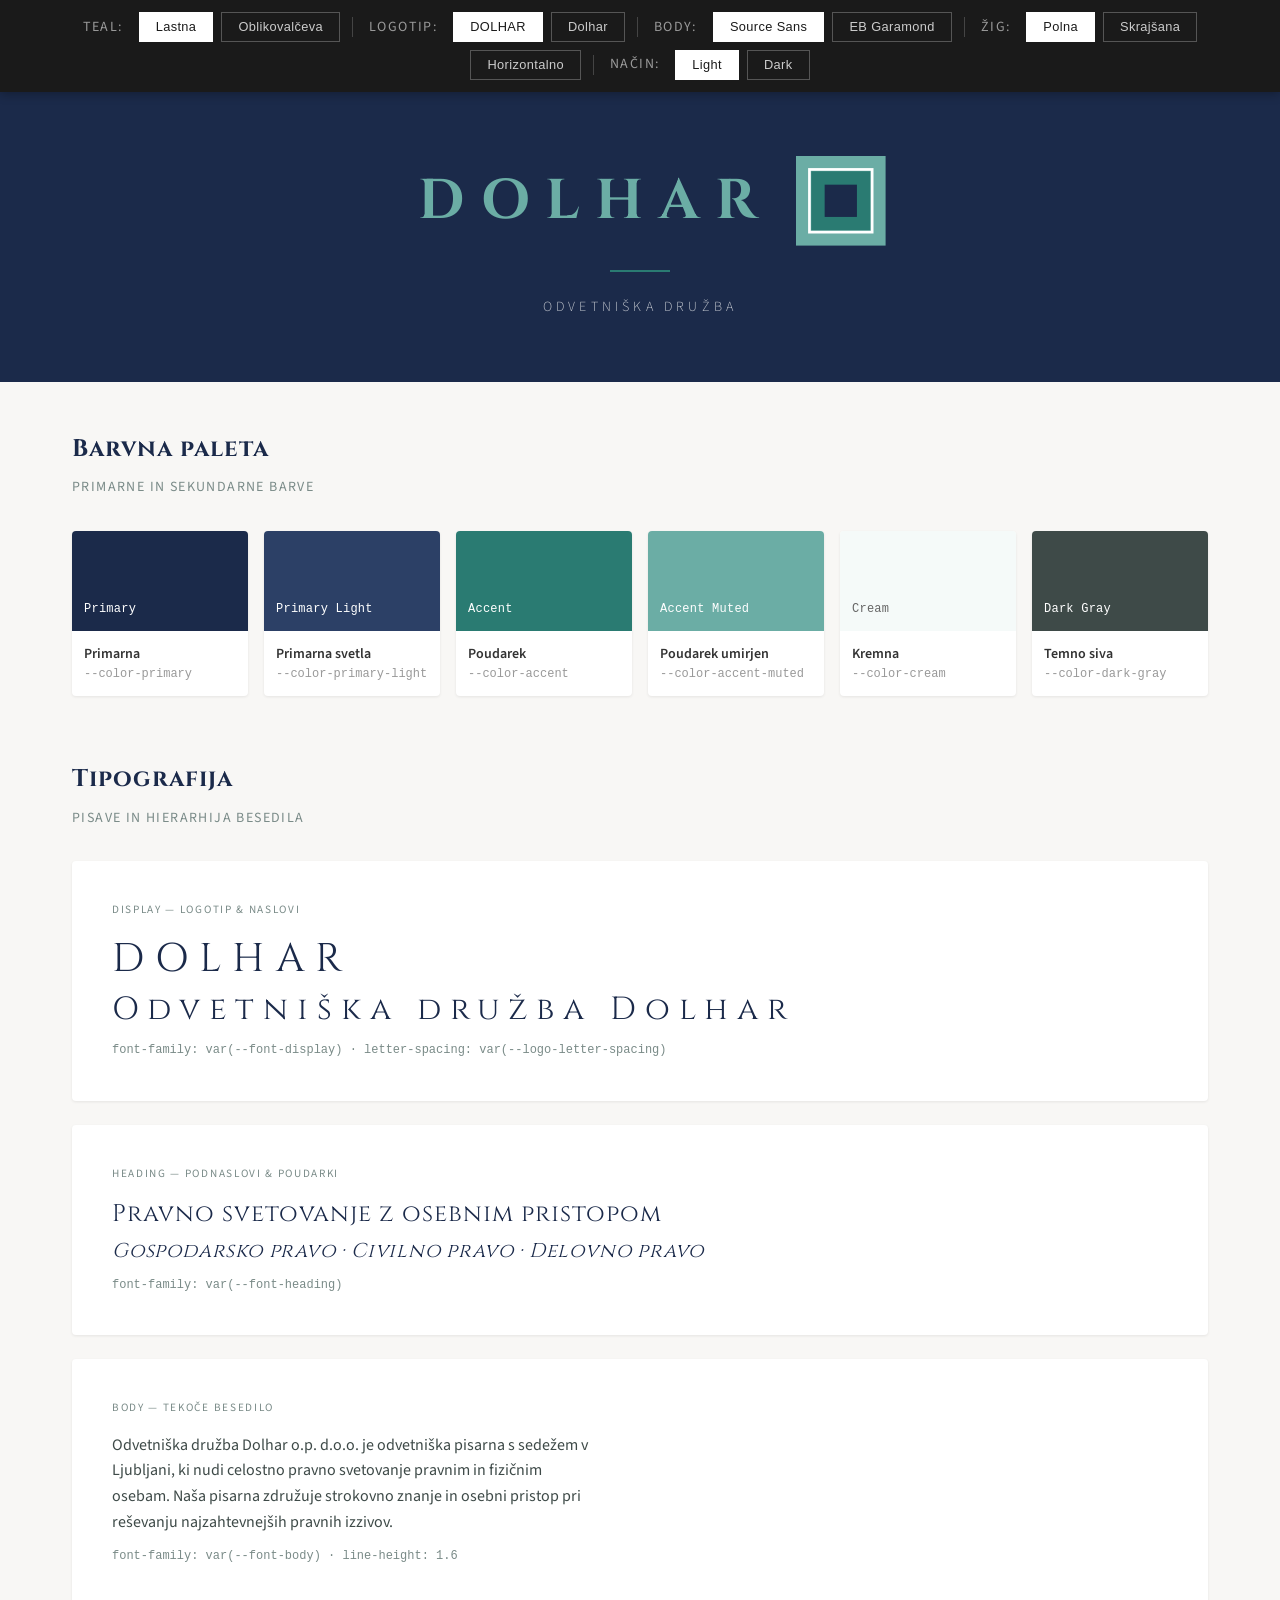
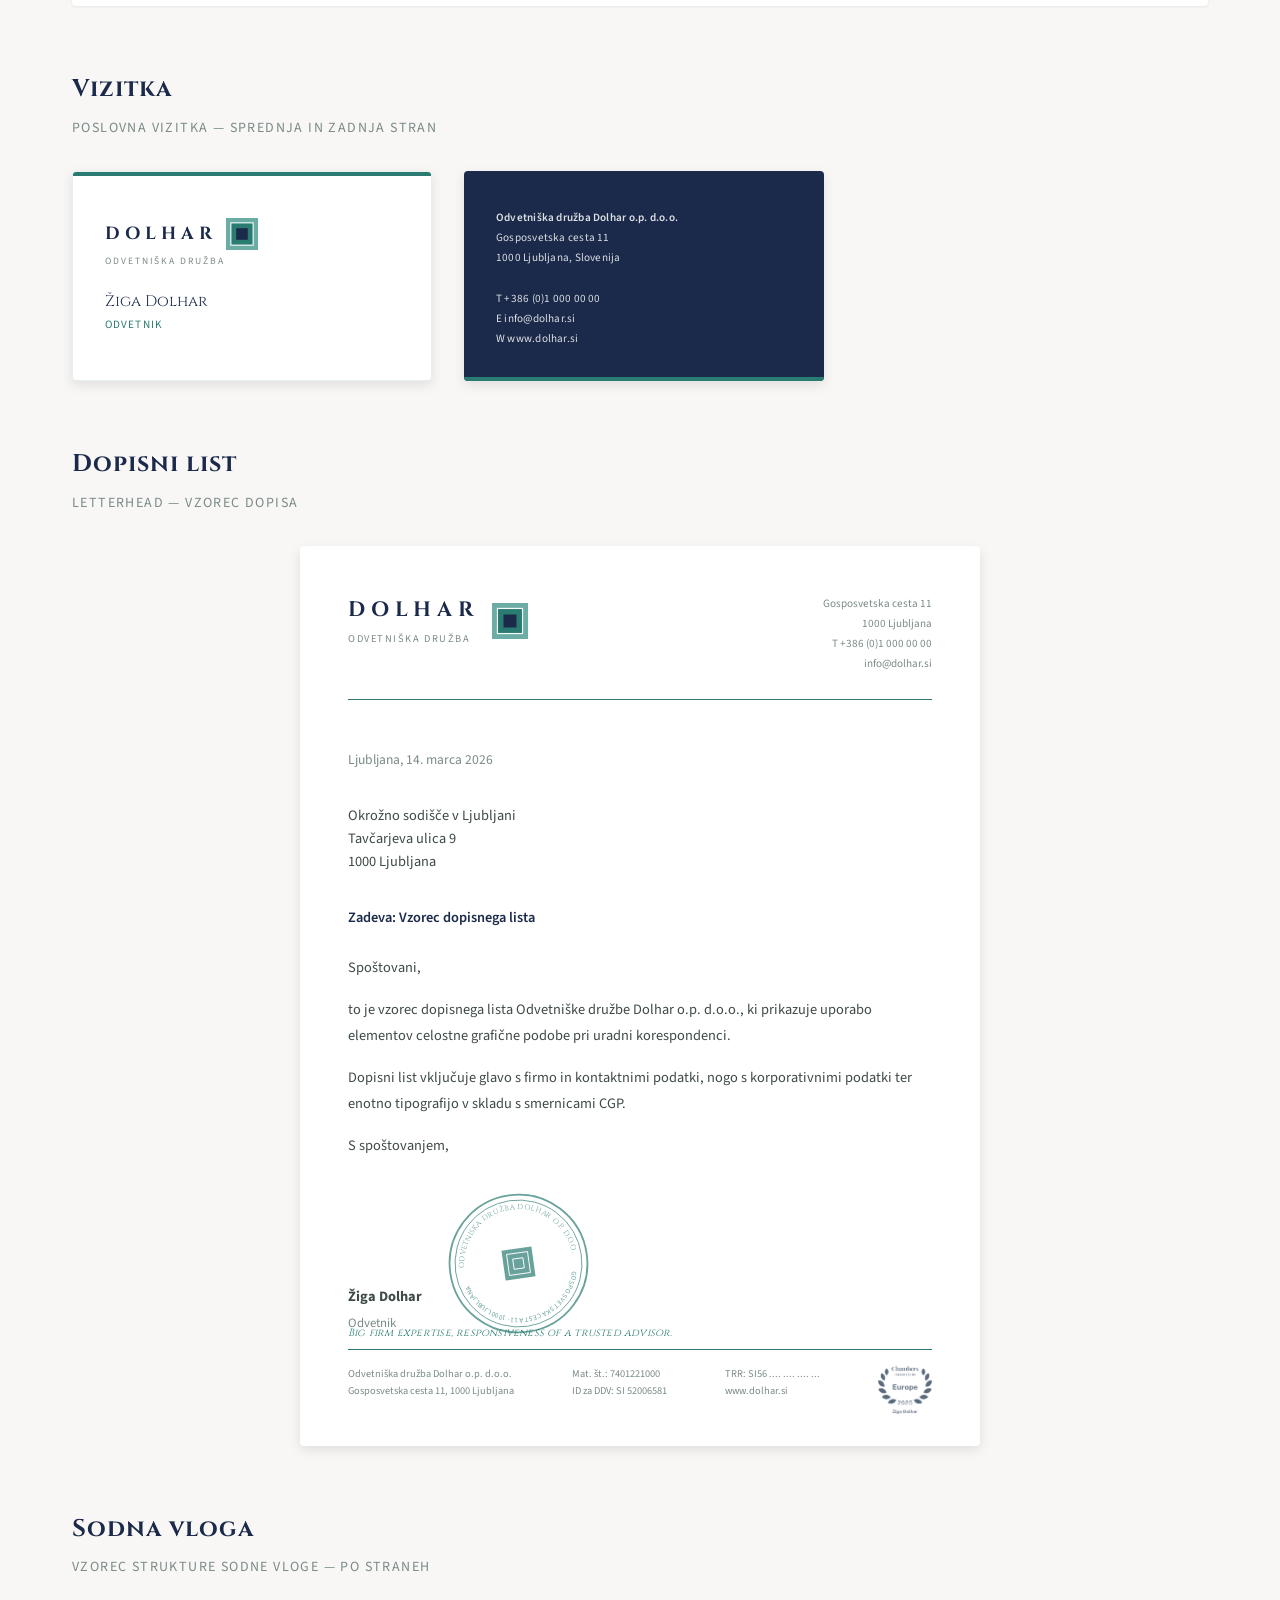
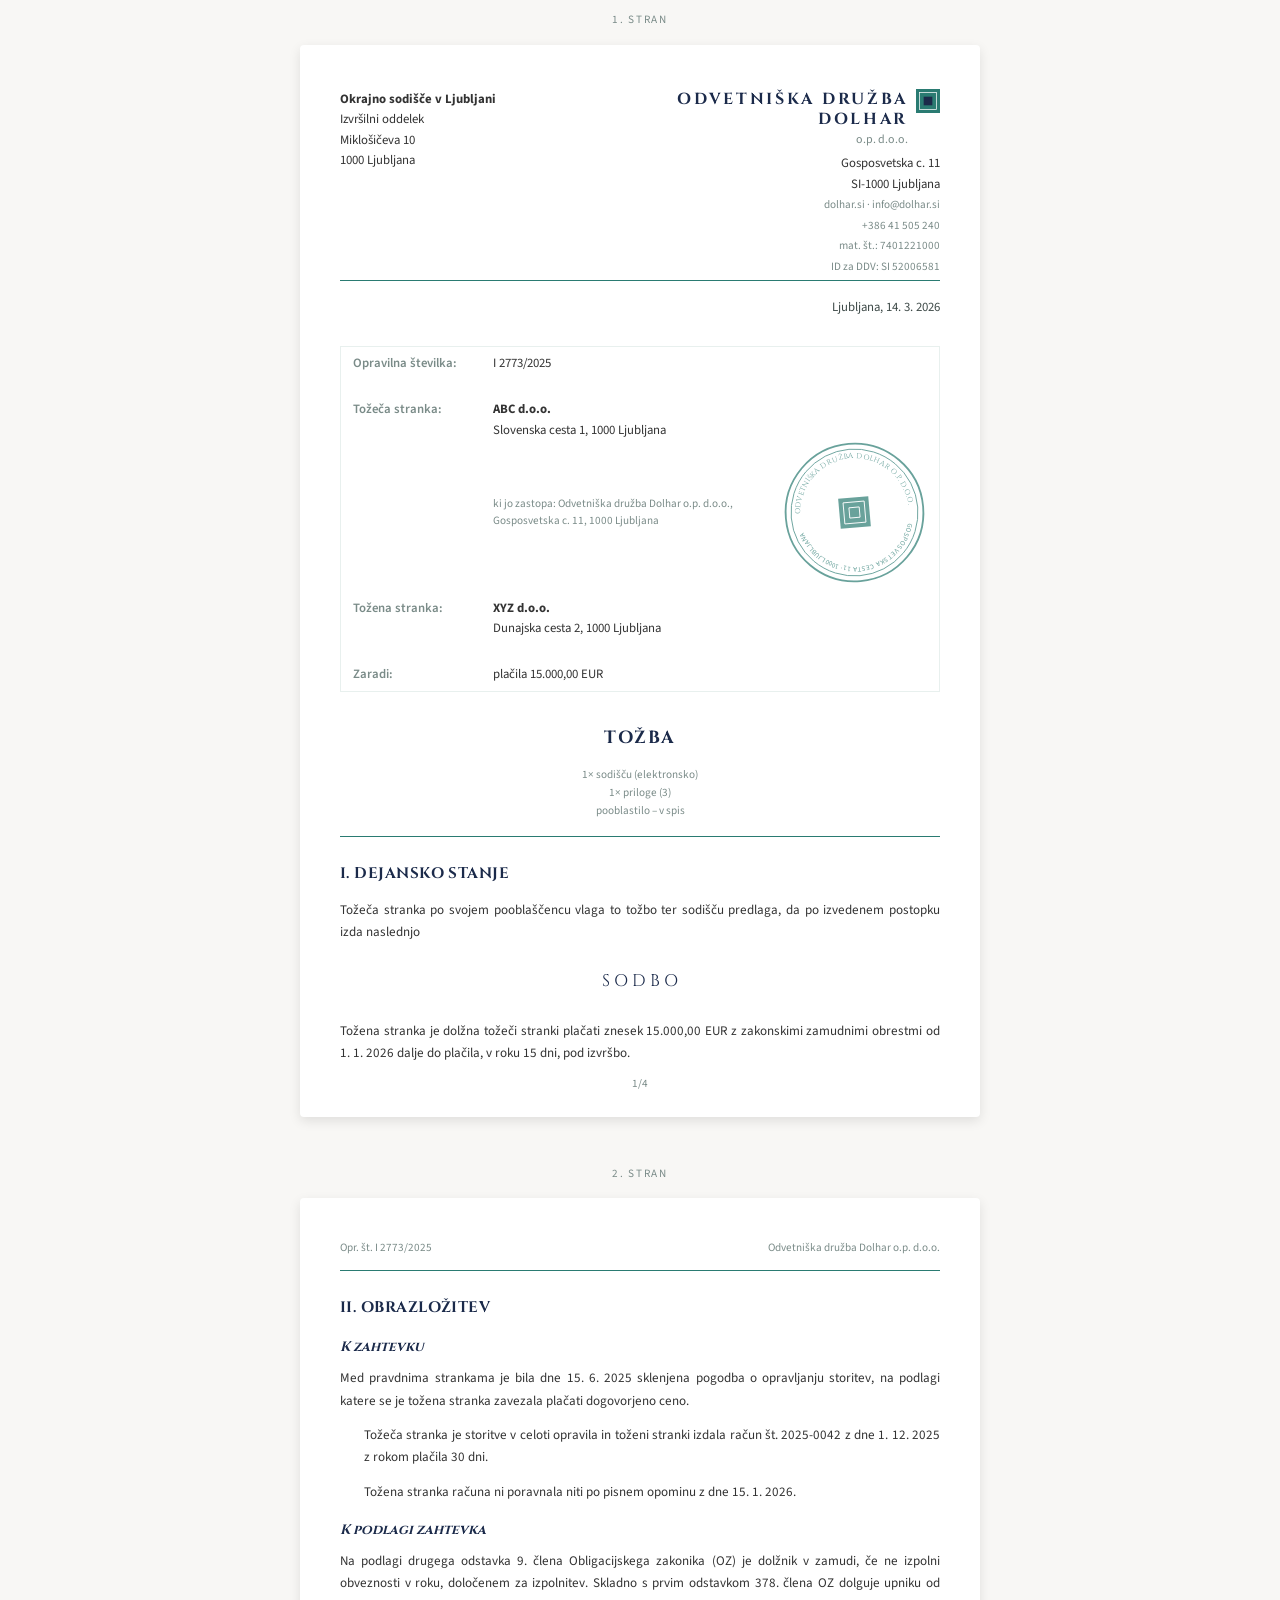
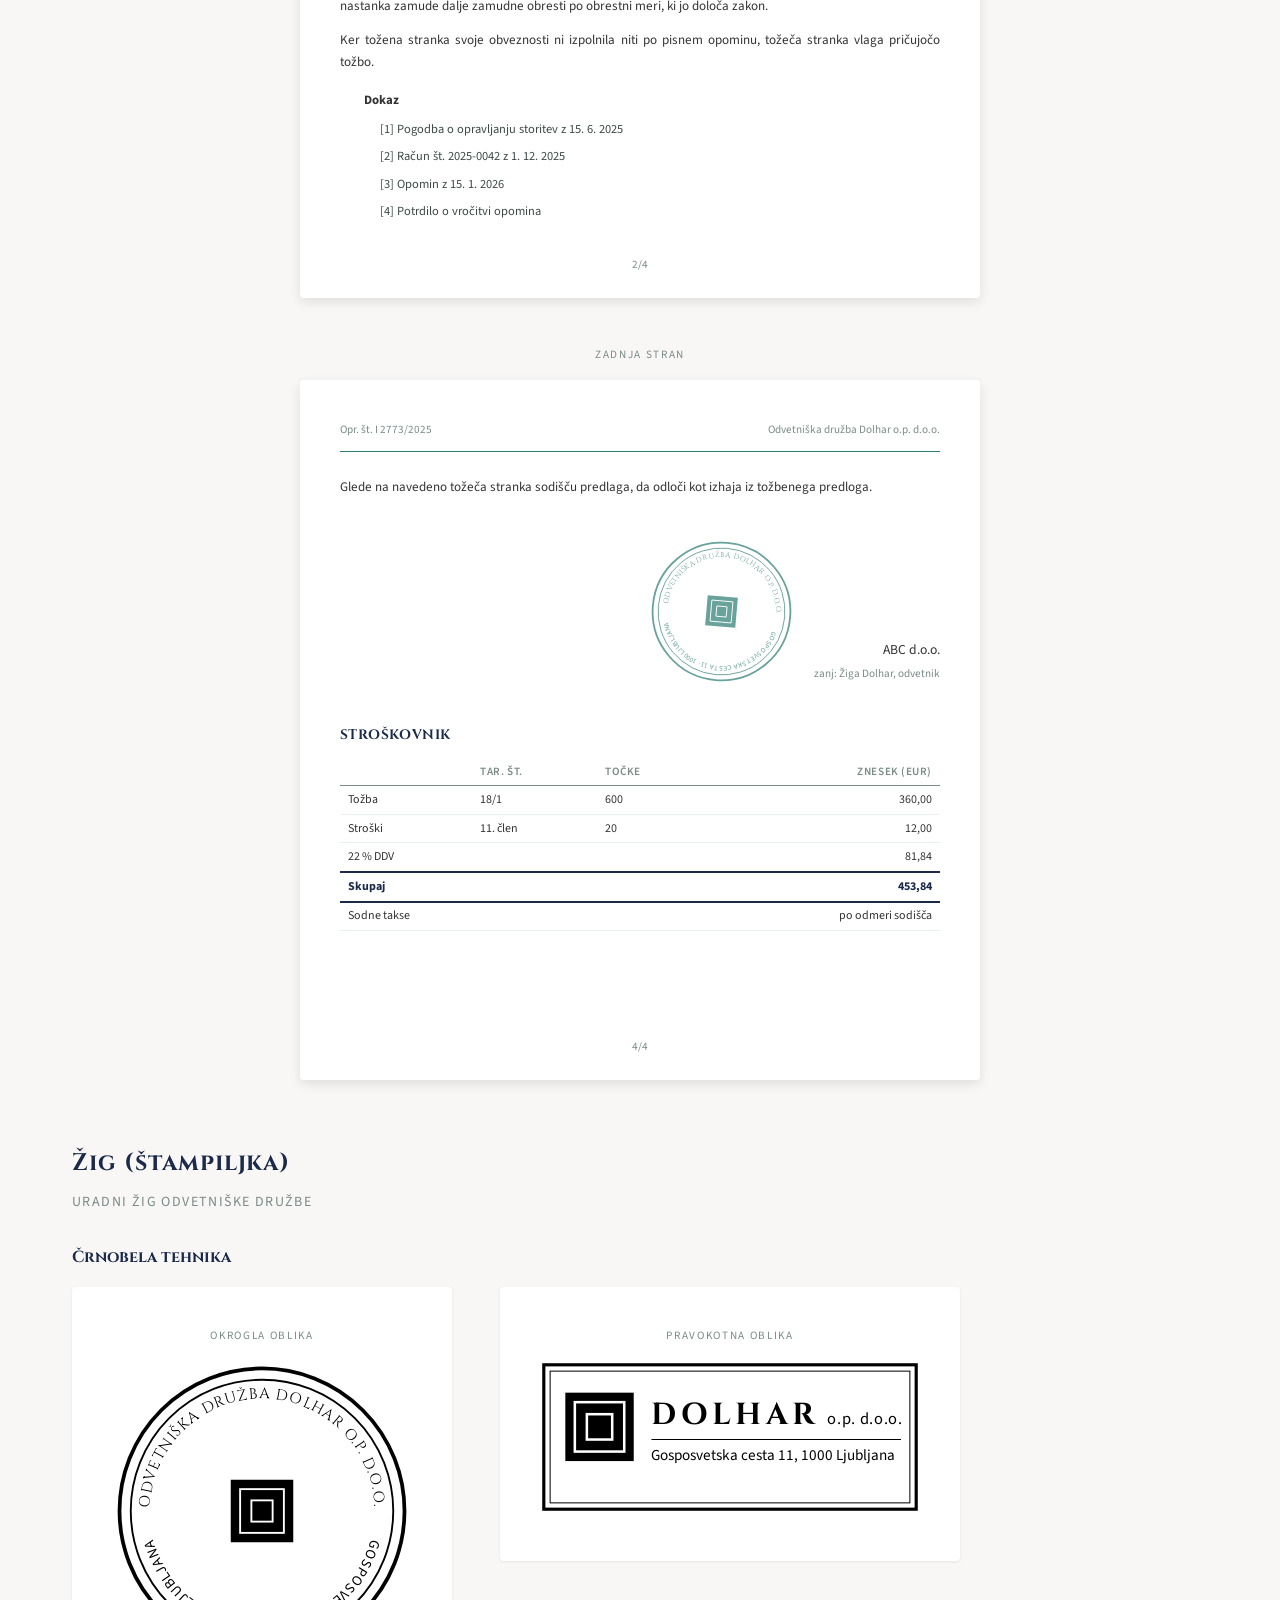
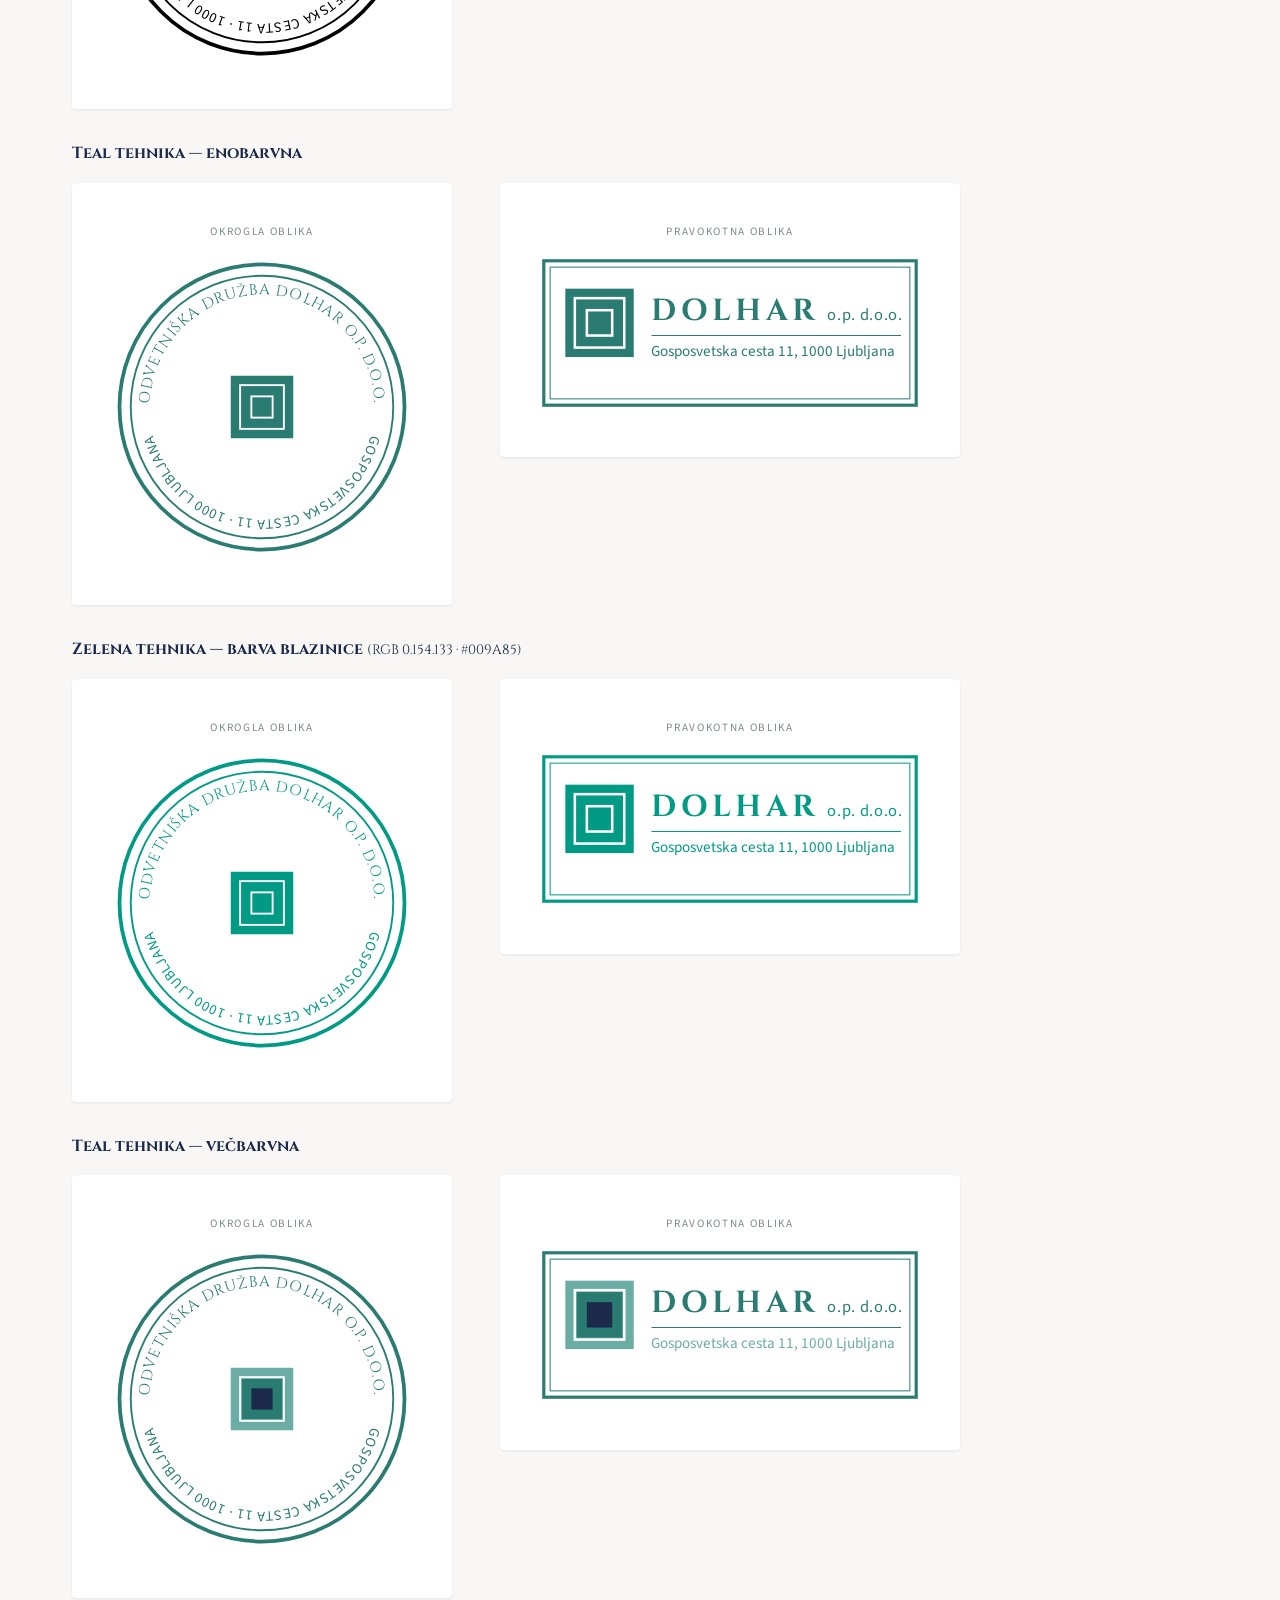
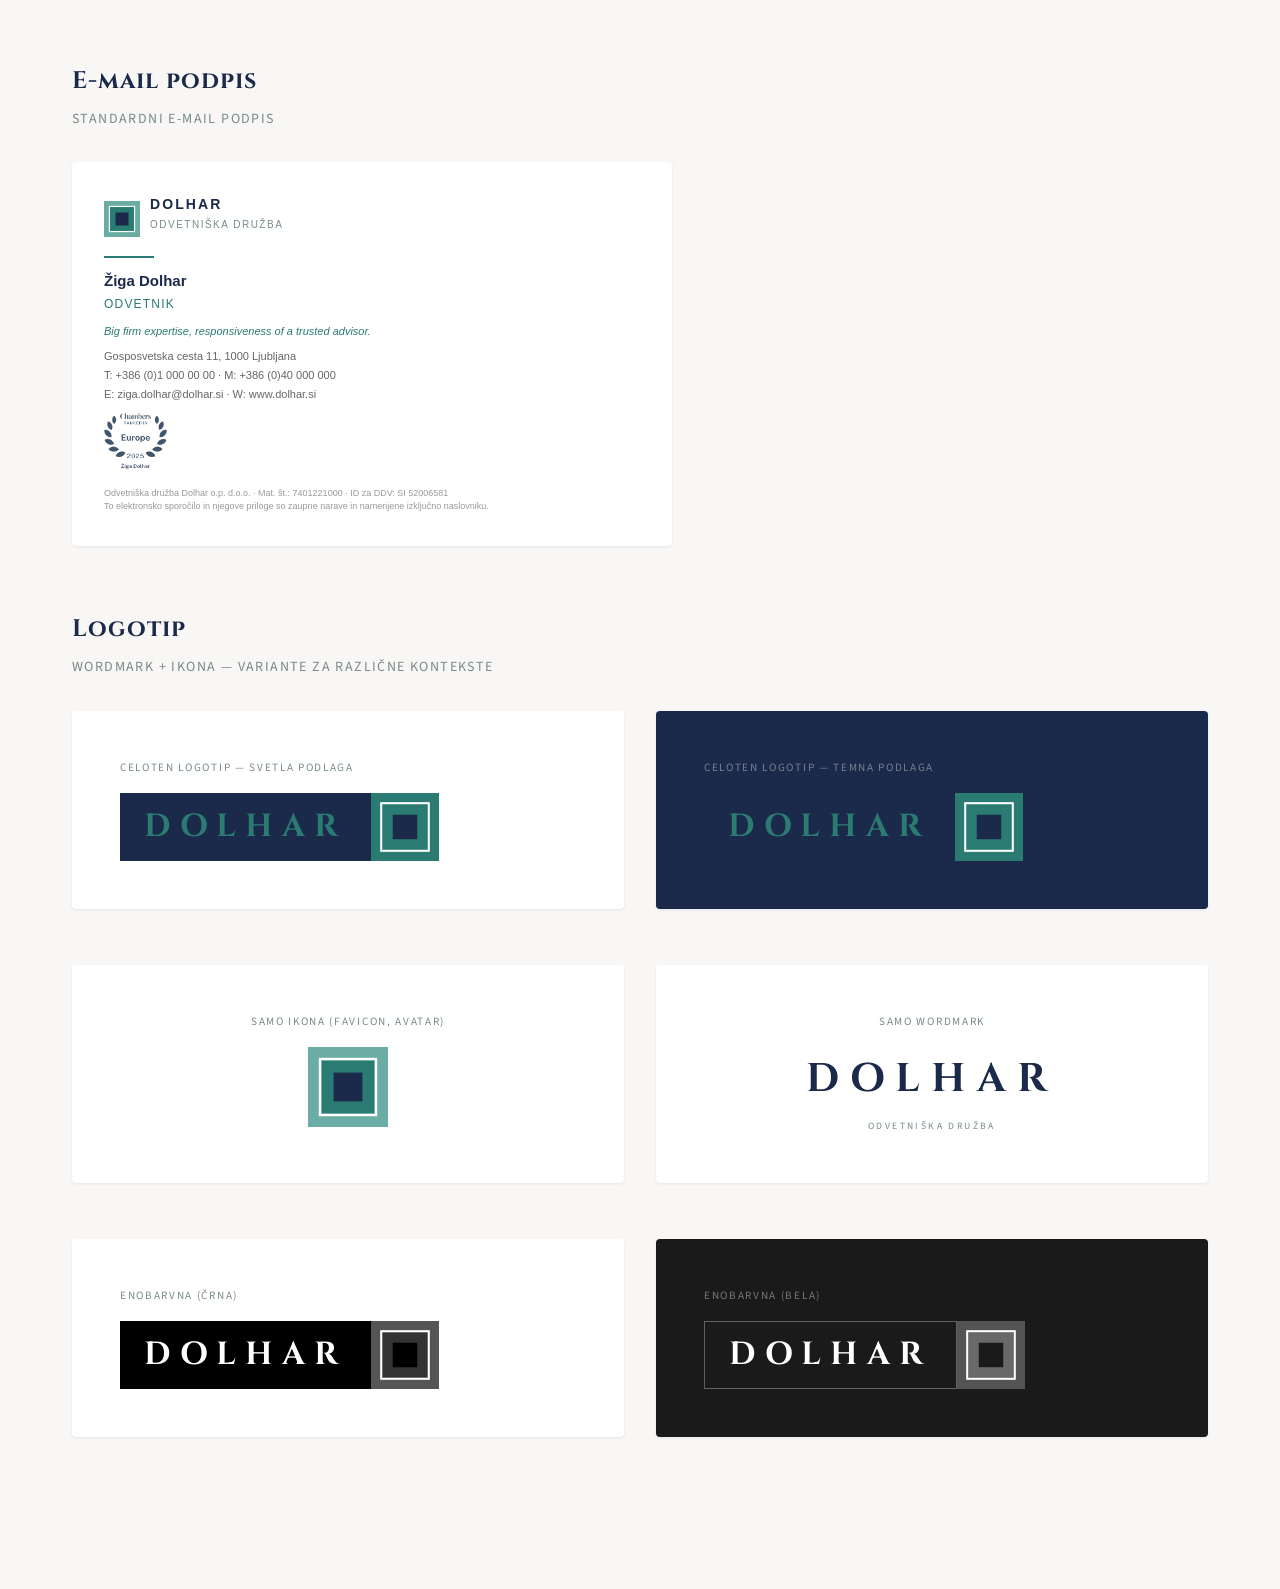
==== Sample7/website/index.html @ cb7139bb "Update stamps on document examples with inner square stroke Apply the same white stroke fix to stamp" ====
<!DOCTYPE html>
<html lang="sl" data-theme="classic-teal" data-teal="custom" data-mode="light" data-typo="cinzel" data-logocase="upper">
<head>
  <meta charset="UTF-8">
  <meta name="viewport" content="width=device-width, initial-scale=1.0">
  <title>Dolhar — Celostna grafična podoba</title>

  <!-- Google Fonts -->
  <link rel="preconnect" href="https://fonts.googleapis.com">
  <link rel="preconnect" href="https://fonts.gstatic.com" crossorigin>
  <link href="https://fonts.googleapis.com/css2?family=Cinzel:wght@400;500;600;700;900&family=EB+Garamond:ital,wght@0,400;0,500;0,600;0,700;1,400&family=Source+Sans+3:ital,wght@0,300;0,400;0,600;0,700;1,400&display=swap" rel="stylesheet">

  <link rel="icon" type="image/svg+xml" href="[data-uri]">
  <link rel="stylesheet" href="css/tokens.css">
  <link rel="stylesheet" href="css/style.css">
</head>
<body>

  <!-- Theme Switcher -->
  <nav class="theme-switcher">
    <span>Teal:</span>
    <button class="teal-btn active" data-teal="custom">Lastna</button>
    <button class="teal-btn" data-teal="designer">Oblikovalčeva</button>
    <span class="switcher-divider"></span>
    <span>Logotip:</span>
    <button class="logocase-btn active" data-logocase="upper">DOLHAR</button>
    <button class="logocase-btn" data-logocase="sentence">Dolhar</button>
    <span class="switcher-divider"></span>
    <span>Body:</span>
    <button class="bodyfont-btn active" data-bodyfont="sans">Source Sans</button>
    <button class="bodyfont-btn" data-bodyfont="serif">EB Garamond</button>
    <span class="switcher-divider"></span>
    <span>Žig:</span>
    <button class="stampfirm-btn active" data-stampfirm="full">Polna</button>
    <button class="stampfirm-btn" data-stampfirm="short">Skrajšana</button>
    <button class="stampfirm-btn" data-stampfirm="horiz">Horizontalno</button>
    <span class="switcher-divider"></span>
    <span>Način:</span>
    <button class="mode-btn active" data-mode="light">Light</button>
    <button class="mode-btn" data-mode="dark">Dark</button>
  </nav>

  <!-- ======================== HERO ======================== -->
  <!-- Varianta A: Širok banner (navy ozadje) -->
  <div class="hero hero-full">
    <div class="logo-lockup hero-logo">
      <div class="logo-wordmark-area">
        <div class="wordmark">Dolhar</div>
      </div>
      <div class="logo-icon-area">
        <svg class="logo-icon" viewBox="0 0 100 100" xmlns="http://www.w3.org/2000/svg">
          <rect width="100" height="100" fill="var(--color-accent-muted)"/>
          <rect x="17" y="17" width="66" height="66" fill="var(--color-accent)"/>
          <rect x="15" y="15" width="70" height="70" fill="none" stroke="#fff" stroke-width="3"/>
          <rect x="32" y="32" width="36" height="36" fill="var(--color-primary)"/>
        </svg>
      </div>
    </div>
    <div class="divider"></div>
    <div class="firm-type">Odvetniška družba</div>
  </div>

  <!-- Ozek banner — prikaže se ob scrollu -->
  <div class="hero hero-slim">
    <div class="hero-slim-inner">
      <svg class="hero-slim-icon" viewBox="0 0 100 100" xmlns="http://www.w3.org/2000/svg">
        <rect width="100" height="100" fill="var(--color-accent-muted)"/>
        <rect x="17" y="17" width="66" height="66" fill="var(--color-accent)"/>
        <rect x="15" y="15" width="70" height="70" fill="none" stroke="#fff" stroke-width="3"/>
        <rect x="32" y="32" width="36" height="36" fill="var(--color-primary)"/>
      </svg>
      <div class="hero-slim-text">
        <div class="hero-slim-wordmark logo-case">Dolhar</div>
        <div class="hero-slim-rule"></div>
        <div class="hero-slim-subtitle">Odvetniška družba</div>
      </div>
    </div>
  </div>

  <div class="page">

    <!-- ======================== BARVNA PALETA ======================== -->
    <section id="barve">
      <h2 class="section-title">Barvna paleta</h2>
      <p class="section-subtitle">Primarne in sekundarne barve</p>

      <div class="color-grid">
        <div class="color-swatch">
          <div class="swatch-color" style="background: var(--color-primary);">
            <span style="color: #fff;">Primary</span>
          </div>
          <div class="swatch-info">
            <div class="swatch-name">Primarna</div>
            <div class="swatch-var">--color-primary</div>
          </div>
        </div>

        <div class="color-swatch">
          <div class="swatch-color" style="background: var(--color-primary-light);">
            <span style="color: #fff;">Primary Light</span>
          </div>
          <div class="swatch-info">
            <div class="swatch-name">Primarna svetla</div>
            <div class="swatch-var">--color-primary-light</div>
          </div>
        </div>

        <div class="color-swatch">
          <div class="swatch-color" style="background: var(--color-accent);">
            <span style="color: #fff;">Accent</span>
          </div>
          <div class="swatch-info">
            <div class="swatch-name">Poudarek</div>
            <div class="swatch-var">--color-accent</div>
          </div>
        </div>

        <div class="color-swatch">
          <div class="swatch-color" style="background: var(--color-accent-muted);">
            <span style="color: #fff;">Accent Muted</span>
          </div>
          <div class="swatch-info">
            <div class="swatch-name">Poudarek umirjen</div>
            <div class="swatch-var">--color-accent-muted</div>
          </div>
        </div>

        <div class="color-swatch">
          <div class="swatch-color" style="background: var(--color-cream);">
            <span style="color: #666;">Cream</span>
          </div>
          <div class="swatch-info">
            <div class="swatch-name">Kremna</div>
            <div class="swatch-var">--color-cream</div>
          </div>
        </div>

        <div class="color-swatch">
          <div class="swatch-color" style="background: var(--color-dark-gray);">
            <span style="color: #fff;">Dark Gray</span>
          </div>
          <div class="swatch-info">
            <div class="swatch-name">Temno siva</div>
            <div class="swatch-var">--color-dark-gray</div>
          </div>
        </div>
      </div>
    </section>


    <!-- ======================== TIPOGRAFIJA ======================== -->
    <section id="tipografija">
      <h2 class="section-title">Tipografija</h2>
      <p class="section-subtitle">Pisave in hierarhija besedila</p>

      <div class="type-specimen">
        <div class="type-label">Display — Logotip & naslovi</div>
        <div class="type-sample-display logo-case">Dolhar</div>
        <div class="type-sample-display" style="font-size: var(--text-3xl); text-transform: none;">Odvetniška družba Dolhar</div>
        <div class="type-meta">font-family: var(--font-display) · letter-spacing: var(--logo-letter-spacing)</div>
      </div>

      <div class="type-specimen">
        <div class="type-label">Heading — Podnaslovi & poudarki</div>
        <div class="type-sample-heading">Pravno svetovanje z osebnim pristopom</div>
        <div class="type-sample-heading" style="font-style: italic; font-size: var(--text-xl);">Gospodarsko pravo · Civilno pravo · Delovno pravo</div>
        <div class="type-meta">font-family: var(--font-heading)</div>
      </div>

      <div class="type-specimen">
        <div class="type-label">Body — Tekoče besedilo</div>
        <div class="type-sample-body">
          Odvetniška družba Dolhar o.p. d.o.o. je odvetniška pisarna s sedežem v Ljubljani,
          ki nudi celostno pravno svetovanje pravnim in fizičnim osebam. Naša pisarna združuje
          strokovno znanje in osebni pristop pri reševanju najzahtevnejših pravnih izzivov.
        </div>
        <div class="type-meta">font-family: var(--font-body) · line-height: 1.6</div>
      </div>
    </section>


    <!-- ======================== VIZITKA ======================== -->
    <section id="vizitka">
      <h2 class="section-title">Vizitka</h2>
      <p class="section-subtitle">Poslovna vizitka — sprednja in zadnja stran</p>

      <div class="card-container">
        <div class="business-card front">
          <div class="card-logo-row">
            <div class="card-firm">Dolhar</div>
            <svg class="card-icon" viewBox="0 0 100 100" xmlns="http://www.w3.org/2000/svg">
              <rect width="100" height="100" fill="var(--color-accent-muted)"/>
              <rect x="17" y="17" width="66" height="66" fill="var(--color-accent)"/>
              <rect x="15" y="15" width="70" height="70" fill="none" stroke="#fff" stroke-width="3"/>
              <rect x="32" y="32" width="36" height="36" fill="var(--color-primary)"/>
            </svg>
          </div>
          <div class="card-type">Odvetniška družba</div>
          <div class="card-name">Žiga Dolhar</div>
          <div class="card-title">Odvetnik</div>
        </div>

        <div class="business-card back">
          <div class="card-detail">
            <strong>Odvetniška družba Dolhar o.p. d.o.o.</strong><br>
            Gosposvetska cesta 11<br>
            1000 Ljubljana, Slovenija<br><br>
            T +386 (0)1 000 00 00<br>
            E info@dolhar.si<br>
            W www.dolhar.si
          </div>
        </div>
      </div>
    </section>


    <!-- ======================== DOPISNI LIST ======================== -->
    <section id="dopisni-list">
      <h2 class="section-title">Dopisni list</h2>
      <p class="section-subtitle">Letterhead — vzorec dopisa</p>

      <div class="letterhead-mock">
        <div class="lh-header">
          <div class="lh-logo-row">
            <div>
              <div class="lh-firm">Dolhar</div>
              <div class="lh-firm-sub">Odvetniška družba</div>
            </div>
            <svg class="lh-icon" viewBox="0 0 100 100" xmlns="http://www.w3.org/2000/svg">
              <rect width="100" height="100" fill="var(--color-accent-muted)"/>
              <rect x="17" y="17" width="66" height="66" fill="var(--color-accent)"/>
              <rect x="15" y="15" width="70" height="70" fill="none" stroke="#fff" stroke-width="3"/>
              <rect x="32" y="32" width="36" height="36" fill="var(--color-primary)"/>
            </svg>
          </div>
          <div class="lh-contact">
            Gosposvetska cesta 11<br>
            1000 Ljubljana<br>
            T +386 (0)1 000 00 00<br>
            info@dolhar.si
          </div>
        </div>

        <div class="lh-body">
          <div class="lh-date">Ljubljana, 14. marca 2026</div>

          <div class="lh-recipient">
            Okrožno sodišče v Ljubljani<br>
            Tavčarjeva ulica 9<br>
            1000 Ljubljana
          </div>

          <div class="lh-subject">Zadeva: Vzorec dopisnega lista</div>

          <p>Spoštovani,</p>

          <p>
            to je vzorec dopisnega lista Odvetniške družbe Dolhar o.p. d.o.o.,
            ki prikazuje uporabo elementov celostne grafične podobe pri uradni
            korespondenci.
          </p>

          <p>
            Dopisni list vključuje glavo s firmo in kontaktnimi podatki,
            nogo s korporativnimi podatki ter enotno tipografijo v skladu
            s smernicami CGP.
          </p>

          <p>S spoštovanjem,</p>
          <div style="margin-top: 2rem; display: flex; align-items: flex-end; gap: 1.5rem;">
            <div>
              <strong>Žiga Dolhar</strong><br>
              <span style="font-size: 0.8rem; color: var(--color-mid-gray);">Odvetnik</span>
            </div>
            <svg viewBox="0 0 240 240" xmlns="http://www.w3.org/2000/svg" style="width: 145px; height: 145px; opacity: 0.7; transform: rotate(-8deg);">
              <circle cx="120" cy="120" r="114" fill="none" stroke="var(--color-accent)" stroke-width="3"/>
              <circle cx="120" cy="120" r="105" fill="none" stroke="var(--color-accent)" stroke-width="1.5"/>
              <defs>
                <path id="topArcLH" d="M 30,120 a 90,90 0 1,1 180,0" fill="none"/>
                <path id="bottomArcLH" d="M 210,120 a 90,90 0 1,1 -180,0" fill="none"/>
              </defs>
              <text class="stamp-firm-text" font-family="var(--font-body)" font-size="13" fill="var(--color-accent)" letter-spacing="0.1em">
                <textPath href="#topArcLH" startOffset="50%" text-anchor="middle">ODVETNIŠKA DRUŽBA DOLHAR O.P. D.O.O.</textPath>
              </text>
              <text class="stamp-firm-horiz" font-family="var(--font-body)" font-size="18" fill="var(--color-accent)" letter-spacing="0.1em" text-anchor="middle" x="120" y="80" display="none" class="stamp-wordmark">DOLHAR<tspan font-family="var(--font-body)" font-size="11" font-weight="400" letter-spacing="0.04em" dx="4">o.p. d.o.o.</tspan></text>
              <text font-family="var(--font-body)" font-size="11.5" fill="var(--color-accent)" letter-spacing="0.05em">
                <textPath href="#bottomArcLH" startOffset="50%" text-anchor="middle">GOSPOSVETSKA CESTA 11 · 1000 LJUBLJANA</textPath>
              </text>
              <rect x="95" y="95" width="50" height="50" fill="var(--color-accent)"/>
              <rect x="102.5" y="102.5" width="35" height="35" fill="none" stroke="#fff" stroke-width="1.5"/>
              <rect x="111.5" y="111.5" width="17" height="17" fill="var(--color-accent)" stroke="#fff" stroke-width="1.5"/>
            </svg>
          </div>
        </div>

        <div class="lh-motto">
          Big firm expertise, responsiveness of a trusted advisor.
        </div>

        <div class="lh-footer">
          <div>
            Odvetniška družba Dolhar o.p. d.o.o.<br>
            Gosposvetska cesta 11, 1000 Ljubljana
          </div>
          <div>
            Mat. št.: 7401221000<br>
            ID za DDV: SI 52006581
          </div>
          <div>
            TRR: SI56 .... .... .... ...<br>
            www.dolhar.si
          </div>
          <div class="lh-chambers">
            <img src="assets/images/Chambers-2025.png" alt="Chambers Ranked in Europe 2025" class="chambers-badge">
          </div>
        </div>
      </div>
    </section>


    <!-- ======================== SODNA VLOGA ======================== -->
    <section id="sodna-vloga">
      <h2 class="section-title">Sodna vloga</h2>
      <p class="section-subtitle">Vzorec strukture sodne vloge — po straneh</p>

      <div class="cf-pages">

        <!-- ——— 1. STRAN ——— -->
        <div class="cf-page-label">1. stran</div>
        <div class="court-filing-mock">
          <!-- Glava: tabela sodišče ↔ odvetnik -->
          <table class="cf-header-table">
            <tr>
              <td class="cf-court-cell">
                <strong>Okrajno sodišče v Ljubljani</strong><br>
                Izvršilni oddelek<br>
                Miklošičeva 10<br>
                1000 Ljubljana
              </td>
              <td class="cf-attorney-cell">
                <div class="cf-attorney-logo">
                  <div>
                    <div class="cf-firm">Odvetniška družba Dolhar</div>
                    <div class="cf-firm-detail">o.p. d.o.o.</div>
                  </div>
                  <svg class="cf-icon" viewBox="0 0 100 100" xmlns="http://www.w3.org/2000/svg">
                    <rect width="100" height="100" fill="var(--color-accent)"/>
                    <rect x="15" y="15" width="70" height="70" fill="none" stroke="#fff" stroke-width="3"/>
                    <rect x="32" y="32" width="36" height="36" fill="var(--color-primary)"/>
                  </svg>
                </div>
                Gosposvetska c. 11<br>
                SI-1000 Ljubljana<br>
                <span class="cf-small">
                  dolhar.si · info@dolhar.si<br>
                  +386 41 505 240<br>
                  mat. št.: 7401221000<br>
                  ID za DDV: SI 52006581
                </span>
              </td>
            </tr>
            <tr>
              <td class="cf-date-cell" colspan="2" style="text-align: right;">Ljubljana, 14. 3. 2026</td>
            </tr>
          </table>

          <!-- Podatki o zadevi -->
          <table class="cf-case-table">
            <tr>
              <td class="cf-label">Opravilna številka:</td>
              <td>I 2773/2025</td>
            </tr>
            <tr><td colspan="2" style="height: 0.5rem;"></td></tr>
            <tr>
              <td class="cf-label">Tožeča stranka:</td>
              <td>
                <strong>ABC d.o.o.</strong><br>
                Slovenska cesta 1, 1000 Ljubljana<br>
                <span class="cf-small" style="display: inline-flex; align-items: center; gap: 0.5rem;">
                  ki jo zastopa: Odvetniška družba Dolhar o.p. d.o.o., Gosposvetska c. 11, 1000 Ljubljana
                  <svg viewBox="0 0 240 240" xmlns="http://www.w3.org/2000/svg" style="width: 145px; height: 145px; opacity: 0.7; transform: rotate(-5deg); flex-shrink: 0;">
                    <circle cx="120" cy="120" r="114" fill="none" stroke="var(--color-accent)" stroke-width="3"/>
                    <circle cx="120" cy="120" r="105" fill="none" stroke="var(--color-accent)" stroke-width="1.5"/>
                    <defs><path id="topArcCF1" d="M 30,120 a 90,90 0 1,1 180,0" fill="none"/><path id="bottomArcCF1" d="M 210,120 a 90,90 0 1,1 -180,0" fill="none"/></defs>
                    <text class="stamp-firm-text" font-family="var(--font-body)" font-size="13" fill="var(--color-accent)" letter-spacing="0.1em"><textPath href="#topArcCF1" startOffset="50%" text-anchor="middle">ODVETNIŠKA DRUŽBA DOLHAR O.P. D.O.O.</textPath></text>
                    <text class="stamp-firm-horiz" font-family="var(--font-body)" font-size="18" fill="var(--color-accent)" letter-spacing="0.1em" text-anchor="middle" x="120" y="80" display="none" class="stamp-wordmark">DOLHAR<tspan font-family="var(--font-body)" font-size="11" font-weight="400" letter-spacing="0.04em" dx="4">o.p. d.o.o.</tspan></text>
                    <text font-family="var(--font-body)" font-size="11.5" fill="var(--color-accent)" letter-spacing="0.05em"><textPath href="#bottomArcCF1" startOffset="50%" text-anchor="middle">GOSPOSVETSKA CESTA 11 · 1000 LJUBLJANA</textPath></text>
                    <rect x="95" y="95" width="50" height="50" fill="var(--color-accent)"/>
                    <rect x="102.5" y="102.5" width="35" height="35" fill="none" stroke="#fff" stroke-width="1.5"/>
                    <rect x="111.5" y="111.5" width="17" height="17" fill="var(--color-accent)" stroke="#fff" stroke-width="1.5"/>
                  </svg>
                </span>
              </td>
            </tr>
            <tr>
              <td class="cf-label">Tožena stranka:</td>
              <td>
                <strong>XYZ d.o.o.</strong><br>
                Dunajska cesta 2, 1000 Ljubljana
              </td>
            </tr>
            <tr><td colspan="2" style="height: 0.5rem;"></td></tr>
            <tr>
              <td class="cf-label">Zaradi:</td>
              <td>plačila 15.000,00 EUR</td>
            </tr>
          </table>

          <!-- Naslov vloge -->
          <div class="cf-filing-title">
            Tožba<br>
            <span class="cf-filing-copies">1× sodišču (elektronsko)<br>1× priloge (3)<br>pooblastilo – v spis</span>
          </div>

          <!-- Začetek vsebine -->
          <div class="cf-body">
            <div class="cf-h1">I. Dejansko stanje</div>
            <p class="cf-l1">
              Tožeča stranka po svojem pooblaščencu vlaga to tožbo ter sodišču predlaga,
              da po izvedenem postopku izda naslednjo
            </p>
            <p style="text-align: center; font-family: var(--font-heading); font-size: 1.05rem; color: var(--color-primary); margin: 1.5rem 0;">
              S O D B O
            </p>
            <p class="cf-l1">
              Tožena stranka je dolžna tožeči stranki plačati znesek 15.000,00 EUR z zakonskimi
              zamudnimi obrestmi od 1. 1. 2026 dalje do plačila, v roku 15 dni, pod izvršbo.
            </p>
          </div>

          <div class="cf-page-number">1/4</div>
        </div>

        <!-- ——— 2. STRAN ——— -->
        <div class="cf-page-label">2. stran</div>
        <div class="court-filing-mock cf-continuation">
          <div class="cf-continuation-header">
            <span>Opr. št. I 2773/2025</span>
            <span>Odvetniška družba Dolhar o.p. d.o.o.</span>
          </div>

          <div class="cf-body">
            <div class="cf-h1">II. Obrazložitev</div>
            <div class="cf-h3">K zahtevku</div>
            <p class="cf-l1">
              Med pravdnima strankama je bila dne 15. 6. 2025 sklenjena pogodba o opravljanju
              storitev, na podlagi katere se je tožena stranka zavezala plačati dogovorjeno ceno.
            </p>
            <p class="cf-l2">
              Tožeča stranka je storitve v celoti opravila in toženi stranki izdala račun
              št. 2025-0042 z dne 1. 12. 2025 z rokom plačila 30 dni.
            </p>
            <p class="cf-l2">
              Tožena stranka računa ni poravnala niti po pisnem opominu z dne 15. 1. 2026.
            </p>

            <div class="cf-h3">K podlagi zahtevka</div>
            <p class="cf-l1">
              Na podlagi drugega odstavka 9. člena Obligacijskega zakonika (OZ) je dolžnik v zamudi,
              če ne izpolni obveznosti v roku, določenem za izpolnitev. Skladno s prvim odstavkom
              378. člena OZ dolguje upniku od nastanka zamude dalje zamudne obresti po obrestni meri,
              ki jo določa zakon.
            </p>
            <p class="cf-l1">
              Ker tožena stranka svoje obveznosti ni izpolnila niti po pisnem opominu, tožeča stranka
              vlaga pričujočo tožbo.
            </p>

            <!-- Dokazni predlog -->
            <div class="cf-evidence-title">Dokaz</div>
            <div class="cf-evidence-item">[1] Pogodba o opravljanju storitev z 15. 6. 2025</div>
            <div class="cf-evidence-item">[2] Račun št. 2025-0042 z 1. 12. 2025</div>
            <div class="cf-evidence-item">[3] Opomin z 15. 1. 2026</div>
            <div class="cf-evidence-item">[4] Potrdilo o vročitvi opomina</div>
          </div>

          <div class="cf-page-number">2/4</div>
        </div>

        <!-- ——— ZADNJA STRAN ——— -->
        <div class="cf-page-label">Zadnja stran</div>
        <div class="court-filing-mock cf-continuation">
          <div class="cf-continuation-header">
            <span>Opr. št. I 2773/2025</span>
            <span>Odvetniška družba Dolhar o.p. d.o.o.</span>
          </div>

          <div class="cf-body">
            <p class="cf-l1">
              Glede na navedeno tožeča stranka sodišču predlaga, da odloči kot izhaja iz tožbenega
              predloga.
            </p>
          </div>

          <!-- Podpis -->
          <div class="cf-signature" style="display: flex; align-items: flex-end; justify-content: flex-end; gap: 1.25rem;">
            <svg viewBox="0 0 240 240" xmlns="http://www.w3.org/2000/svg" style="width: 145px; height: 145px; opacity: 0.7; transform: rotate(5deg);">
              <circle cx="120" cy="120" r="114" fill="none" stroke="var(--color-accent)" stroke-width="3"/>
              <circle cx="120" cy="120" r="105" fill="none" stroke="var(--color-accent)" stroke-width="1.5"/>
              <defs>
                <path id="topArcCF" d="M 30,120 a 90,90 0 1,1 180,0" fill="none"/>
                <path id="bottomArcCF" d="M 210,120 a 90,90 0 1,1 -180,0" fill="none"/>
              </defs>
              <text class="stamp-firm-text" font-family="var(--font-body)" font-size="13" fill="var(--color-accent)" letter-spacing="0.1em">
                <textPath href="#topArcCF" startOffset="50%" text-anchor="middle">ODVETNIŠKA DRUŽBA DOLHAR O.P. D.O.O.</textPath>
              </text>
              <text class="stamp-firm-horiz" font-family="var(--font-body)" font-size="18" fill="var(--color-accent)" letter-spacing="0.1em" text-anchor="middle" x="120" y="80" display="none" class="stamp-wordmark">DOLHAR<tspan font-family="var(--font-body)" font-size="11" font-weight="400" letter-spacing="0.04em" dx="4">o.p. d.o.o.</tspan></text>
              <text font-family="var(--font-body)" font-size="11.5" fill="var(--color-accent)" letter-spacing="0.05em">
                <textPath href="#bottomArcCF" startOffset="50%" text-anchor="middle">GOSPOSVETSKA CESTA 11 · 1000 LJUBLJANA</textPath>
              </text>
              <rect x="95" y="95" width="50" height="50" fill="var(--color-accent)"/>
              <rect x="102.5" y="102.5" width="35" height="35" fill="none" stroke="#fff" stroke-width="1.5"/>
              <rect x="111.5" y="111.5" width="17" height="17" fill="var(--color-accent)" stroke="#fff" stroke-width="1.5"/>
            </svg>
            <div>
              ABC d.o.o.<br>
              <span class="cf-small">zanj: Žiga Dolhar, odvetnik</span>
            </div>
          </div>

          <!-- Stroškovnik -->
          <div class="cf-costs-title">Stroškovnik</div>
          <table class="cf-costs-table">
            <thead>
              <tr>
                <th></th>
                <th>Tar. št.</th>
                <th>Točke</th>
                <th>Znesek (EUR)</th>
              </tr>
            </thead>
            <tbody>
              <tr>
                <td>Tožba</td>
                <td>18/1</td>
                <td>600</td>
                <td>360,00</td>
              </tr>
              <tr>
                <td>Stroški</td>
                <td>11. člen</td>
                <td>20</td>
                <td>12,00</td>
              </tr>
              <tr>
                <td>22 % DDV</td>
                <td></td>
                <td></td>
                <td>81,84</td>
              </tr>
              <tr class="cf-costs-total">
                <td>Skupaj</td>
                <td></td>
                <td></td>
                <td>453,84</td>
              </tr>
              <tr>
                <td colspan="3">Sodne takse</td>
                <td>po odmeri sodišča</td>
              </tr>
            </tbody>
          </table>

          <div class="cf-page-number">4/4</div>
        </div>

      </div>
    </section>


    <!-- ======================== ŽIG / ŠTAMPILJKA ======================== -->
    <section id="zig">
      <h2 class="section-title">Žig (štampiljka)</h2>
      <p class="section-subtitle">Uradni žig odvetniške družbe</p>

      <!-- Črnobela tehnika -->
      <h3 class="stamp-group-title">Črnobela tehnika</h3>
      <div class="stamp-container">
        <div class="stamp-card">
          <div class="type-label">Okrogla oblika</div>
          <div class="stamp stamp-round">
            <svg viewBox="0 0 240 240" xmlns="http://www.w3.org/2000/svg" class="stamp-svg">
              <circle cx="120" cy="120" r="114" fill="none" stroke="#000" stroke-width="3"/>
              <circle cx="120" cy="120" r="105" fill="none" stroke="#000" stroke-width="1.5"/>
              <defs>
                <path id="topArcBW" d="M 30,120 a 90,90 0 1,1 180,0" fill="none"/>
                <path id="bottomArcBW" d="M 210,120 a 90,90 0 1,1 -180,0" fill="none"/>
              </defs>
              <text class="stamp-firm-text" font-family="var(--font-body)" font-size="13" fill="#000" letter-spacing="0.1em">
                <textPath href="#topArcBW" startOffset="50%" text-anchor="middle">ODVETNIŠKA DRUŽBA DOLHAR O.P. D.O.O.</textPath>
              </text>
              <text class="stamp-firm-horiz" font-family="var(--font-body)" font-size="18" fill="#000" letter-spacing="0.1em" text-anchor="middle" x="120" y="80" display="none" class="stamp-wordmark">DOLHAR<tspan font-family="var(--font-body)" font-size="11" font-weight="400" letter-spacing="0.04em" dx="4">o.p. d.o.o.</tspan></text>
              <text font-family="var(--font-body)" font-size="11.5" fill="#000" letter-spacing="0.05em">
                <textPath href="#bottomArcBW" startOffset="50%" text-anchor="middle">GOSPOSVETSKA CESTA 11 · 1000 LJUBLJANA</textPath>
              </text>
              <rect x="95" y="95" width="50" height="50" fill="#000"/>
              <rect x="102.5" y="102.5" width="35" height="35" fill="none" stroke="#fff" stroke-width="1.5"/>
              <rect x="111.5" y="111.5" width="17" height="17" fill="#000" stroke="#fff" stroke-width="1.5"/>
            </svg>
          </div>
        </div>

        <div class="stamp-card">
          <div class="type-label">Pravokotna oblika</div>
          <div class="stamp stamp-rect">
            <svg viewBox="0 0 300 120" xmlns="http://www.w3.org/2000/svg" class="stamp-svg">
              <rect x="3" y="3" width="294" height="114" fill="none" stroke="#000" stroke-width="2.5"/>
              <rect x="8" y="8" width="284" height="104" fill="none" stroke="#000" stroke-width="0.8"/>
              <rect x="20" y="25" width="54" height="54" fill="#000"/>
              <rect x="27.5" y="32.5" width="39" height="39" fill="none" stroke="#fff" stroke-width="2"/>
              <rect x="37" y="42" width="20" height="20" fill="#000" stroke="#fff" stroke-width="2"/>
              <text x="88" y="50" font-family="var(--font-display)" font-size="24" font-weight="700" fill="#000" letter-spacing="0.15em" class="stamp-wordmark">DOLHAR<tspan font-family="var(--font-body)" font-size="13" font-weight="400" letter-spacing="0.04em" dx="6">o.p. d.o.o.</tspan></text>
              <line x1="88" y1="62" x2="285" y2="62" stroke="#000" stroke-width="0.8"/>
              <text x="88" y="78" font-family="var(--font-body)" font-size="12" fill="#000">Gosposvetska cesta 11, 1000 Ljubljana</text>
            </svg>
          </div>
        </div>
      </div>

      <!-- Teal tehnika — enobarvna -->
      <h3 class="stamp-group-title">Teal tehnika — enobarvna</h3>
      <div class="stamp-container">
        <div class="stamp-card">
          <div class="type-label">Okrogla oblika</div>
          <div class="stamp stamp-round">
            <svg viewBox="0 0 240 240" xmlns="http://www.w3.org/2000/svg" class="stamp-svg">
              <circle cx="120" cy="120" r="114" fill="none" stroke="var(--color-accent)" stroke-width="3"/>
              <circle cx="120" cy="120" r="105" fill="none" stroke="var(--color-accent)" stroke-width="1.5"/>
              <defs>
                <path id="topArcTM" d="M 30,120 a 90,90 0 1,1 180,0" fill="none"/>
                <path id="bottomArcTM" d="M 210,120 a 90,90 0 1,1 -180,0" fill="none"/>
              </defs>
              <text class="stamp-firm-text" font-family="var(--font-body)" font-size="13" fill="var(--color-accent)" letter-spacing="0.1em">
                <textPath href="#topArcTM" startOffset="50%" text-anchor="middle">ODVETNIŠKA DRUŽBA DOLHAR O.P. D.O.O.</textPath>
              </text>
              <text class="stamp-firm-horiz" font-family="var(--font-body)" font-size="18" fill="var(--color-accent)" letter-spacing="0.1em" text-anchor="middle" x="120" y="80" display="none" class="stamp-wordmark">DOLHAR<tspan font-family="var(--font-body)" font-size="11" font-weight="400" letter-spacing="0.04em" dx="4">o.p. d.o.o.</tspan></text>
              <text font-family="var(--font-body)" font-size="11.5" fill="var(--color-accent)" letter-spacing="0.05em">
                <textPath href="#bottomArcTM" startOffset="50%" text-anchor="middle">GOSPOSVETSKA CESTA 11 · 1000 LJUBLJANA</textPath>
              </text>
              <rect x="95" y="95" width="50" height="50" fill="var(--color-accent)"/>
              <rect x="102.5" y="102.5" width="35" height="35" fill="none" stroke="#fff" stroke-width="1.5"/>
              <rect x="111.5" y="111.5" width="17" height="17" fill="var(--color-accent)" stroke="#fff" stroke-width="1.5"/>
            </svg>
          </div>
        </div>

        <div class="stamp-card">
          <div class="type-label">Pravokotna oblika</div>
          <div class="stamp stamp-rect">
            <svg viewBox="0 0 300 120" xmlns="http://www.w3.org/2000/svg" class="stamp-svg">
              <rect x="3" y="3" width="294" height="114" fill="none" stroke="var(--color-accent)" stroke-width="2.5"/>
              <rect x="8" y="8" width="284" height="104" fill="none" stroke="var(--color-accent)" stroke-width="0.8"/>
              <rect x="20" y="25" width="54" height="54" fill="var(--color-accent)"/>
              <rect x="27.5" y="32.5" width="39" height="39" fill="none" stroke="#fff" stroke-width="2"/>
              <rect x="37" y="42" width="20" height="20" fill="var(--color-accent)" stroke="#fff" stroke-width="2"/>
              <text x="88" y="50" font-family="var(--font-display)" font-size="24" font-weight="700" fill="var(--color-accent)" letter-spacing="0.15em" class="stamp-wordmark">DOLHAR<tspan font-family="var(--font-body)" font-size="13" font-weight="400" letter-spacing="0.04em" dx="6">o.p. d.o.o.</tspan></text>
              <line x1="88" y1="62" x2="285" y2="62" stroke="var(--color-accent)" stroke-width="0.8"/>
              <text x="88" y="78" font-family="var(--font-body)" font-size="12" fill="var(--color-accent)">Gosposvetska cesta 11, 1000 Ljubljana</text>
            </svg>
          </div>
        </div>
      </div>

      <!-- Zelena tehnika — barva blazinice #009A85 -->
      <h3 class="stamp-group-title">Zelena tehnika — barva blazinice <span style="font-weight:400; font-size:0.85em;">(RGB 0.154.133 · #009A85)</span></h3>
      <div class="stamp-container">
        <div class="stamp-card">
          <div class="type-label">Okrogla oblika</div>
          <div class="stamp stamp-round">
            <svg viewBox="0 0 240 240" xmlns="http://www.w3.org/2000/svg" class="stamp-svg">
              <circle cx="120" cy="120" r="114" fill="none" stroke="#009A85" stroke-width="3"/>
              <circle cx="120" cy="120" r="105" fill="none" stroke="#009A85" stroke-width="1.5"/>
              <defs>
                <path id="topArcINK" d="M 30,120 a 90,90 0 1,1 180,0" fill="none"/>
                <path id="bottomArcINK" d="M 210,120 a 90,90 0 1,1 -180,0" fill="none"/>
              </defs>
              <text class="stamp-firm-text" font-family="var(--font-body)" font-size="13" fill="#009A85" letter-spacing="0.1em">
                <textPath href="#topArcINK" startOffset="50%" text-anchor="middle">ODVETNIŠKA DRUŽBA DOLHAR O.P. D.O.O.</textPath>
              </text>
              <text class="stamp-firm-horiz" font-family="var(--font-body)" font-size="18" fill="#009A85" letter-spacing="0.1em" text-anchor="middle" x="120" y="80" display="none" class="stamp-wordmark">DOLHAR<tspan font-family="var(--font-body)" font-size="11" font-weight="400" letter-spacing="0.04em" dx="4">o.p. d.o.o.</tspan></text>
              <text font-family="var(--font-body)" font-size="11.5" fill="#009A85" letter-spacing="0.05em">
                <textPath href="#bottomArcINK" startOffset="50%" text-anchor="middle">GOSPOSVETSKA CESTA 11 · 1000 LJUBLJANA</textPath>
              </text>
              <rect x="95" y="95" width="50" height="50" fill="#009A85"/>
              <rect x="102.5" y="102.5" width="35" height="35" fill="none" stroke="#fff" stroke-width="1.5"/>
              <rect x="111.5" y="111.5" width="17" height="17" fill="#009A85" stroke="#fff" stroke-width="1.5"/>
            </svg>
          </div>
        </div>

        <div class="stamp-card">
          <div class="type-label">Pravokotna oblika</div>
          <div class="stamp stamp-rect">
            <svg viewBox="0 0 300 120" xmlns="http://www.w3.org/2000/svg" class="stamp-svg">
              <rect x="3" y="3" width="294" height="114" fill="none" stroke="#009A85" stroke-width="2.5"/>
              <rect x="8" y="8" width="284" height="104" fill="none" stroke="#009A85" stroke-width="0.8"/>
              <rect x="20" y="25" width="54" height="54" fill="#009A85"/>
              <rect x="27.5" y="32.5" width="39" height="39" fill="none" stroke="#fff" stroke-width="2"/>
              <rect x="37" y="42" width="20" height="20" fill="#009A85" stroke="#fff" stroke-width="2"/>
              <text x="88" y="50" font-family="var(--font-display)" font-size="24" font-weight="700" fill="#009A85" letter-spacing="0.15em" class="stamp-wordmark">DOLHAR<tspan font-family="var(--font-body)" font-size="13" font-weight="400" letter-spacing="0.04em" dx="6">o.p. d.o.o.</tspan></text>
              <line x1="88" y1="62" x2="285" y2="62" stroke="#009A85" stroke-width="0.8"/>
              <text x="88" y="78" font-family="var(--font-body)" font-size="12" fill="#009A85">Gosposvetska cesta 11, 1000 Ljubljana</text>
            </svg>
          </div>
        </div>
      </div>

      <!-- Teal tehnika — večbarvna -->
      <h3 class="stamp-group-title">Teal tehnika — večbarvna</h3>
      <div class="stamp-container">
        <div class="stamp-card">
          <div class="type-label">Okrogla oblika</div>
          <div class="stamp stamp-round">
            <svg viewBox="0 0 240 240" xmlns="http://www.w3.org/2000/svg" class="stamp-svg">
              <circle cx="120" cy="120" r="114" fill="none" stroke="var(--color-accent)" stroke-width="3"/>
              <circle cx="120" cy="120" r="105" fill="none" stroke="var(--color-accent)" stroke-width="1.5"/>
              <defs>
                <path id="topArcT" d="M 30,120 a 90,90 0 1,1 180,0" fill="none"/>
                <path id="bottomArcT" d="M 210,120 a 90,90 0 1,1 -180,0" fill="none"/>
              </defs>
              <text class="stamp-firm-text" font-family="var(--font-body)" font-size="13" fill="var(--color-accent)" letter-spacing="0.1em">
                <textPath href="#topArcT" startOffset="50%" text-anchor="middle">ODVETNIŠKA DRUŽBA DOLHAR O.P. D.O.O.</textPath>
              </text>
              <text class="stamp-firm-horiz" font-family="var(--font-body)" font-size="18" fill="var(--color-accent)" letter-spacing="0.1em" text-anchor="middle" x="120" y="80" display="none" class="stamp-wordmark">DOLHAR<tspan font-family="var(--font-body)" font-size="11" font-weight="400" letter-spacing="0.04em" dx="4">o.p. d.o.o.</tspan></text>
              <text font-family="var(--font-body)" font-size="11.5" fill="var(--color-accent)" letter-spacing="0.05em">
                <textPath href="#bottomArcT" startOffset="50%" text-anchor="middle">GOSPOSVETSKA CESTA 11 · 1000 LJUBLJANA</textPath>
              </text>
              <rect x="95" y="95" width="50" height="50" fill="var(--color-accent-muted)"/>
              <rect x="104" y="104" width="32" height="32" fill="var(--color-accent)"/>
              <rect x="102.5" y="102.5" width="35" height="35" fill="none" stroke="#fff" stroke-width="1.5"/>
              <rect x="111.5" y="111.5" width="17" height="17" fill="var(--color-primary)"/>
            </svg>
          </div>
        </div>

        <div class="stamp-card">
          <div class="type-label">Pravokotna oblika</div>
          <div class="stamp stamp-rect">
            <svg viewBox="0 0 300 120" xmlns="http://www.w3.org/2000/svg" class="stamp-svg">
              <rect x="3" y="3" width="294" height="114" fill="none" stroke="var(--color-accent)" stroke-width="2.5"/>
              <rect x="8" y="8" width="284" height="104" fill="none" stroke="var(--color-accent)" stroke-width="0.8"/>
              <rect x="20" y="25" width="54" height="54" fill="var(--color-accent-muted)"/>
              <rect x="29" y="34" width="36" height="36" fill="var(--color-accent)"/>
              <rect x="27.5" y="32.5" width="39" height="39" fill="none" stroke="#fff" stroke-width="2"/>
              <rect x="37" y="42" width="20" height="20" fill="var(--color-primary)"/>
              <text x="88" y="50" font-family="var(--font-display)" font-size="24" font-weight="700" fill="var(--color-accent)" letter-spacing="0.15em" class="stamp-wordmark">DOLHAR<tspan font-family="var(--font-body)" font-size="13" font-weight="400" letter-spacing="0.04em" dx="6">o.p. d.o.o.</tspan></text>
              <line x1="88" y1="62" x2="285" y2="62" stroke="var(--color-accent)" stroke-width="0.8"/>
              <text x="88" y="78" font-family="var(--font-body)" font-size="12" fill="var(--color-accent-muted)">Gosposvetska cesta 11, 1000 Ljubljana</text>
            </svg>
          </div>
        </div>
      </div>
    </section>


    <!-- ======================== E-MAIL PODPIS ======================== -->
    <section id="email-podpis">
      <h2 class="section-title">E-mail podpis</h2>
      <p class="section-subtitle">Standardni e-mail podpis</p>

      <div class="email-sig-container">
        <div class="email-sig">
          <div class="sig-logo-row">
            <svg class="sig-icon" viewBox="0 0 100 100" xmlns="http://www.w3.org/2000/svg">
              <rect width="100" height="100" fill="var(--color-accent-muted)"/>
              <rect x="17" y="17" width="66" height="66" fill="var(--color-accent)"/>
              <rect x="15" y="15" width="70" height="70" fill="none" stroke="#fff" stroke-width="3"/>
              <rect x="32" y="32" width="36" height="36" fill="var(--color-primary)"/>
            </svg>
            <div>
              <div class="sig-firm" style="color: var(--wordmark-color, var(--color-primary));">Dolhar</div>
              <div class="sig-firm-sub" style="color: var(--color-mid-gray);">Odvetniška družba</div>
            </div>
          </div>
          <div class="sig-divider" style="background: var(--color-accent);"></div>
          <div class="sig-name" style="color: var(--color-primary);">Žiga Dolhar</div>
          <div class="sig-title" style="color: var(--color-accent);">Odvetnik</div>
          <div class="sig-motto" style="color: var(--color-accent); font-style: italic; font-size: 11px; margin-bottom: 8px;">
            Big firm expertise, responsiveness of a trusted advisor.
          </div>
          <div class="sig-details" style="color: #666;">
            Gosposvetska cesta 11, 1000 Ljubljana<br>
            T: +386 (0)1 000 00 00 · M: +386 (0)40 000 000<br>
            E: ziga.dolhar@dolhar.si · W: www.dolhar.si
          </div>
          <div class="sig-chambers">
            <img src="assets/images/Chambers-2025.png" alt="Chambers Ranked in Europe 2025" class="chambers-badge-sig">
          </div>
          <div class="sig-legal" style="color: #999;">
            Odvetniška družba Dolhar o.p. d.o.o. · Mat. št.: 7401221000 · ID za DDV: SI 52006581<br>
            To elektronsko sporočilo in njegove priloge so zaupne narave in namenjene izključno naslovniku.
          </div>
        </div>
      </div>
    </section>


    <!-- ======================== LOGOTIP VARIANTE ======================== -->
    <section id="logotip">
      <h2 class="section-title">Logotip</h2>
      <p class="section-subtitle">Wordmark + ikona — variante za različne kontekste</p>

      <div class="grid-2">
        <!-- Full lockup light bg -->
        <div class="type-specimen" style="padding: 3rem;">
          <div class="type-label">Celoten logotip — svetla podlaga</div>
          <div class="logo-lockup logo-variant">
            <div class="logo-wordmark-area" style="background: var(--color-primary);">
              <div class="wordmark" style="color: var(--color-accent);">Dolhar</div>
            </div>
            <div class="logo-icon-area">
              <svg class="logo-icon" viewBox="0 0 100 100" xmlns="http://www.w3.org/2000/svg">
                <rect width="100" height="100" fill="var(--color-accent)"/>
                <rect x="15" y="15" width="70" height="70" fill="none" stroke="#fff" stroke-width="3"/>
                <rect x="32" y="32" width="36" height="36" fill="var(--color-primary)"/>
              </svg>
            </div>
          </div>
        </div>

        <!-- Full lockup dark bg -->
        <div class="type-specimen" style="padding: 3rem; background: var(--color-primary);">
          <div class="type-label" style="color: rgba(255,255,255,0.4);">Celoten logotip — temna podlaga</div>
          <div class="logo-lockup logo-variant">
            <div class="logo-wordmark-area" style="background: transparent;">
              <div class="wordmark" style="color: var(--color-accent);">Dolhar</div>
            </div>
            <div class="logo-icon-area">
              <svg class="logo-icon" viewBox="0 0 100 100" xmlns="http://www.w3.org/2000/svg">
                <rect width="100" height="100" fill="var(--color-accent)"/>
                <rect x="15" y="15" width="70" height="70" fill="none" stroke="#fff" stroke-width="3"/>
                <rect x="32" y="32" width="36" height="36" fill="var(--color-primary)"/>
              </svg>
            </div>
          </div>
        </div>

        <!-- Icon only -->
        <div class="type-specimen" style="text-align: center; padding: 3rem;">
          <div class="type-label">Samo ikona (favicon, avatar)</div>
          <svg style="width: 80px; height: 80px;" viewBox="0 0 100 100" xmlns="http://www.w3.org/2000/svg">
            <rect width="100" height="100" fill="var(--color-accent-muted)"/>
            <rect x="17" y="17" width="66" height="66" fill="var(--color-accent)"/>
            <rect x="15" y="15" width="70" height="70" fill="none" stroke="#fff" stroke-width="3"/>
            <rect x="32" y="32" width="36" height="36" fill="var(--color-primary)"/>
          </svg>
        </div>

        <!-- Wordmark only -->
        <div class="type-specimen" style="text-align: center; padding: 3rem;">
          <div class="type-label">Samo wordmark</div>
          <div class="logo-case" style="font-family: var(--font-display); font-size: 2.5rem; font-weight: 700; color: var(--color-primary); letter-spacing: var(--logo-letter-spacing);">Dolhar</div>
          <div style="font-family: var(--font-body); font-size: 0.6rem; color: var(--color-mid-gray); letter-spacing: 0.25em; text-transform: uppercase; margin-top: 0.5rem;">Odvetniška družba</div>
        </div>

        <!-- Monochrome -->
        <div class="type-specimen" style="padding: 3rem; background: #fff;">
          <div class="type-label">Enobarvna (črna)</div>
          <div class="logo-lockup logo-variant">
            <div class="logo-wordmark-area" style="background: #000;">
              <div class="wordmark" style="color: #fff;">Dolhar</div>
            </div>
            <div class="logo-icon-area">
              <svg class="logo-icon" viewBox="0 0 100 100" xmlns="http://www.w3.org/2000/svg">
                <rect width="100" height="100" fill="#555"/>
                <rect x="17" y="17" width="66" height="66" fill="#333"/>
                <rect x="15" y="15" width="70" height="70" fill="none" stroke="#fff" stroke-width="3"/>
                <rect x="32" y="32" width="36" height="36" fill="#000"/>
              </svg>
            </div>
          </div>
        </div>

        <!-- White on dark -->
        <div class="type-specimen" style="padding: 3rem; background: #1a1a1a;">
          <div class="type-label" style="color: rgba(255,255,255,0.4);">Enobarvna (bela)</div>
          <div class="logo-lockup logo-variant">
            <div class="logo-wordmark-area" style="background: transparent; border: 1px solid rgba(255,255,255,0.3);">
              <div class="wordmark" style="color: #fff;">Dolhar</div>
            </div>
            <div class="logo-icon-area">
              <svg class="logo-icon" viewBox="0 0 100 100" xmlns="http://www.w3.org/2000/svg">
                <rect width="100" height="100" fill="rgba(255,255,255,0.25)"/>
                <rect x="17" y="17" width="66" height="66" fill="rgba(255,255,255,0.12)"/>
                <rect x="15" y="15" width="70" height="70" fill="none" stroke="#fff" stroke-width="3"/>
                <rect x="32" y="32" width="36" height="36" fill="#1a1a1a"/>
              </svg>
            </div>
          </div>
        </div>
      </div>
    </section>

  </div>

  <script src="js/main.js"></script>
</body>
</html>
---- Sample7/website/css/tokens.css ----
/*
 * Dolhar o.p. d.o.o. — Brand Design Tokens
 * Three style variants for comparison
 */

/* ============================================
   VARIANT A: Klasičen & konservativen
   Inspired by heritage law firm branding
   (old Freshfields, classic Burberry)
   ============================================ */
[data-theme="classic"] {
  /* Primary palette */
  --color-primary:       #1B2A4A;  /* Deep navy */
  --color-primary-light: #2C4066;
  --color-primary-dark:  #111D33;
  --color-accent:        #B8860B;  /* Dark goldenrod */
  --color-accent-light:  #D4A017;
  --color-accent-muted:  #C9B06B;

  /* Neutrals */
  --color-white:         #FFFFFF;
  --color-cream:         #FAF7F2;
  --color-light-gray:    #F0ECE4;
  --color-mid-gray:      #8C8578;
  --color-dark-gray:     #4A4540;
  --color-black:         #1A1714;

  /* Typography */
  --font-display:        'Playfair Display', 'Georgia', serif;
  --font-heading:        'Libre Baskerville', 'Georgia', serif;
  --font-body:           'Source Sans 3', 'Helvetica Neue', sans-serif;
  --font-mono:           'JetBrains Mono', monospace;

  /* Spacing & sizing */
  --logo-letter-spacing: 0.25em;
  --heading-letter-spacing: 0.02em;
  --border-style:        2px solid var(--color-primary);
  --border-accent:       1px solid var(--color-accent);
}

/* ============================================
   VARIANT A-T: Klasičen & konservativen — Teal
   Heritage serif branding with teal accent
   ============================================ */
[data-theme="classic-teal"] {
  --color-primary:       #1B2A4A;  /* Deep navy */
  --color-primary-light: #2C4066;
  --color-primary-dark:  #111D33;
  --color-accent:        #2A7B72;  /* Deep teal */
  --color-accent-light:  #3A9E93;
  --color-accent-muted:  #6BADA5;

  --color-white:         #FFFFFF;
  --color-cream:         #F5FAF9;
  --color-light-gray:    #E8F0EE;
  --color-mid-gray:      #7A8B88;
  --color-dark-gray:     #3E4A48;
  --color-black:         #1A1F1E;

  --font-display:        'Playfair Display', 'Georgia', serif;
  --font-heading:        'Libre Baskerville', 'Georgia', serif;
  --font-body:           'Source Sans 3', 'Helvetica Neue', sans-serif;
  --font-mono:           'JetBrains Mono', monospace;

  --logo-letter-spacing: 0.25em;
  --heading-letter-spacing: 0.02em;
  --border-style:        2px solid var(--color-primary);
  --border-accent:       1px solid var(--color-accent);
}

/* ============================================
   VARIANT B: Moderen & minimalen
   Clean lines, contemporary sans-serif
   ============================================ */
[data-theme="modern"] {
  --color-primary:       #2D2D2D;  /* Anthracite */
  --color-primary-light: #484848;
  --color-primary-dark:  #1A1A1A;
  --color-accent:        #1A3A5C;  /* Steel blue */
  --color-accent-light:  #2A5580;
  --color-accent-muted:  #6B8FAD;

  --color-white:         #FFFFFF;
  --color-cream:         #FAFAFA;
  --color-light-gray:    #F5F5F5;
  --color-mid-gray:      #9E9E9E;
  --color-dark-gray:     #616161;
  --color-black:         #212121;

  --font-display:        'DM Sans', 'Helvetica Neue', sans-serif;
  --font-heading:        'DM Sans', 'Helvetica Neue', sans-serif;
  --font-body:           'DM Sans', 'Helvetica Neue', sans-serif;
  --font-mono:           'JetBrains Mono', monospace;

  --logo-letter-spacing: 0.35em;
  --heading-letter-spacing: 0.01em;
  --border-style:        1px solid var(--color-primary);
  --border-accent:       1px solid var(--color-accent);
}

/* ============================================
   VARIANT B-T: Moderen & minimalen — Teal
   Contemporary sans-serif with teal accent
   ============================================ */
[data-theme="modern-teal"] {
  --color-primary:       #2D2D2D;  /* Anthracite */
  --color-primary-light: #484848;
  --color-primary-dark:  #1A1A1A;
  --color-accent:        #1A7B72;  /* Vivid teal */
  --color-accent-light:  #24A196;
  --color-accent-muted:  #5BB8B0;

  --color-white:         #FFFFFF;
  --color-cream:         #F7FCFB;
  --color-light-gray:    #F0F7F6;
  --color-mid-gray:      #9E9E9E;
  --color-dark-gray:     #616161;
  --color-black:         #212121;

  --font-display:        'DM Sans', 'Helvetica Neue', sans-serif;
  --font-heading:        'DM Sans', 'Helvetica Neue', sans-serif;
  --font-body:           'DM Sans', 'Helvetica Neue', sans-serif;
  --font-mono:           'JetBrains Mono', monospace;

  --logo-letter-spacing: 0.35em;
  --heading-letter-spacing: 0.01em;
  --border-style:        1px solid var(--color-primary);
  --border-accent:       1px solid var(--color-accent);
}

/* ============================================
   VARIANT C: Eleganten & sofisticiran
   Refined serif + sans-serif pairing
   ============================================ */
[data-theme="elegant"] {
  --color-primary:       #1C2951;  /* Deep royal blue */
  --color-primary-light: #2A3D6B;
  --color-primary-dark:  #121B38;
  --color-accent:        #6B2D3E;  /* Burgundy */
  --color-accent-light:  #8B3D52;
  --color-accent-muted:  #9E7080;

  --color-white:         #FFFFFF;
  --color-cream:         #FAF8F5;
  --color-light-gray:    #F0EDE8;
  --color-mid-gray:      #8A8480;
  --color-dark-gray:     #4A4644;
  --color-black:         #1C1A18;

  --font-display:        'Cormorant Garamond', 'Garamond', serif;
  --font-heading:        'Cormorant Garamond', 'Garamond', serif;
  --font-body:           'Source Sans 3', 'Helvetica Neue', sans-serif;
  --font-mono:           'JetBrains Mono', monospace;

  --logo-letter-spacing: 0.30em;
  --heading-letter-spacing: 0.03em;
  --border-style:        1px solid var(--color-primary);
  --border-accent:       1px solid var(--color-accent);
}

/* ============================================
   VARIANT C-T: Eleganten & sofisticiran — Teal
   Refined serif + sans-serif with teal accent
   ============================================ */
[data-theme="elegant-teal"] {
  --color-primary:       #1C2951;  /* Deep royal blue */
  --color-primary-light: #2A3D6B;
  --color-primary-dark:  #121B38;
  --color-accent:        #1F6B6B;  /* Dark teal */
  --color-accent-light:  #2D8A8A;
  --color-accent-muted:  #6BAAAA;

  --color-white:         #FFFFFF;
  --color-cream:         #F5FAF9;
  --color-light-gray:    #ECF2F0;
  --color-mid-gray:      #8A8E8D;
  --color-dark-gray:     #4A4E4D;
  --color-black:         #1C1E1D;

  --font-display:        'Cormorant Garamond', 'Garamond', serif;
  --font-heading:        'Cormorant Garamond', 'Garamond', serif;
  --font-body:           'Source Sans 3', 'Helvetica Neue', sans-serif;
  --font-mono:           'JetBrains Mono', monospace;

  --logo-letter-spacing: 0.30em;
  --heading-letter-spacing: 0.03em;
  --border-style:        1px solid var(--color-primary);
  --border-accent:       1px solid var(--color-accent);
}

/* ============================================
   TYPOGRAPHY OVERRIDES (data-typo)
   "auto" = inherit from theme; others override
   ============================================ */

/* Playfair — bold classic serif (Playfair Display + Libre Baskerville + Source Sans 3) */
[data-typo="playfair"] {
  --font-display:        'Playfair Display', 'Georgia', serif;
  --font-heading:        'Libre Baskerville', 'Georgia', serif;
  --font-body:           'Source Sans 3', 'Helvetica Neue', sans-serif;
  --logo-letter-spacing: 0.25em;
  --heading-letter-spacing: 0.02em;
}

/* Cormorant — refined European serif (Cormorant Garamond + Source Sans 3) */
[data-typo="cormorant"] {
  --font-display:        'Cormorant Garamond', 'Garamond', serif;
  --font-heading:        'Cormorant Garamond', 'Garamond', serif;
  --font-body:           'Source Sans 3', 'Helvetica Neue', sans-serif;
  --logo-letter-spacing: 0.30em;
  --heading-letter-spacing: 0.03em;
}

/* DM Sans — clean minimalist sans-serif */
[data-typo="dmsans"] {
  --font-display:        'DM Sans', 'Helvetica Neue', sans-serif;
  --font-heading:        'DM Sans', 'Helvetica Neue', sans-serif;
  --font-body:           'DM Sans', 'Helvetica Neue', sans-serif;
  --logo-letter-spacing: 0.35em;
  --heading-letter-spacing: 0.01em;
}

/* EB Garamond — traditional legal serif (EB Garamond + Inter) */
[data-typo="ebgaramond"] {
  --font-display:        'EB Garamond', 'Garamond', serif;
  --font-heading:        'EB Garamond', 'Garamond', serif;
  --font-body:           'Inter', 'Helvetica Neue', sans-serif;
  --logo-letter-spacing: 0.20em;
  --heading-letter-spacing: 0.02em;
}

/* Lora — warm, readable transitional serif (Lora + Source Sans 3) */
[data-typo="lora"] {
  --font-display:        'Lora', 'Georgia', serif;
  --font-heading:        'Lora', 'Georgia', serif;
  --font-body:           'Source Sans 3', 'Helvetica Neue', sans-serif;
  --logo-letter-spacing: 0.22em;
  --heading-letter-spacing: 0.02em;
}

/* Cinzel — monumental all-caps serif (Cinzel + Source Sans 3) */
[data-typo="cinzel"] {
  --font-display:        'Cinzel', 'Georgia', serif;
  --font-heading:        'Cinzel', 'Georgia', serif;
  --font-body:           'Source Sans 3', 'Helvetica Neue', sans-serif;
  --logo-letter-spacing: 0.28em;
  --heading-letter-spacing: 0.04em;
}

/* ============================================
   LOGO CASE (data-logocase)
   ============================================ */
[data-logocase="upper"]   { --logo-text-transform: uppercase; }
[data-logocase="sentence"]{ --logo-text-transform: none; }

/* Helper class for elements not covered by CSS selectors (e.g. type specimens) */
.logo-case { text-transform: var(--logo-text-transform, uppercase); }

/* ============================================
   BODY FONT (data-bodyfont)
   ============================================ */
[data-bodyfont="serif"] {
  --font-body: 'EB Garamond', 'Georgia', serif;
}

/* ============================================
   Common tokens (all themes)
   ============================================ */
:root {
  --space-xs:   0.25rem;
  --space-sm:   0.5rem;
  --space-md:   1rem;
  --space-lg:   2rem;
  --space-xl:   4rem;
  --space-2xl:  6rem;

  --text-xs:    0.75rem;
  --text-sm:    0.875rem;
  --text-base:  1rem;
  --text-lg:    1.125rem;
  --text-xl:    1.25rem;
  --text-2xl:   1.5rem;
  --text-3xl:   2rem;
  --text-4xl:   2.5rem;
  --text-5xl:   3.5rem;

  --line-height-tight:   1.2;
  --line-height-normal:  1.6;
  --line-height-loose:   1.8;

  --radius-sm:  2px;
  --radius-md:  4px;

  --shadow-sm:  0 1px 3px rgba(0,0,0,0.08);
  --shadow-md:  0 4px 12px rgba(0,0,0,0.1);
  --shadow-lg:  0 8px 30px rgba(0,0,0,0.12);

  --page-max-width: 1200px;
}

/* ============================================
   Designer's teal palette override
   Source: Dolhar-elementi.ai (Dec 2025)
   Navy #081D31, Teal #0CA69E
   ============================================ */

/* Classic-teal → designer colors */
[data-teal="designer"][data-theme="classic-teal"] {
  --color-primary:       #081D31;
  --color-primary-light: #0F2E4A;
  --color-primary-dark:  #041220;
  --color-accent:        #0CA69E;
  --color-accent-light:  #14BFB6;
  --color-accent-muted:  #5DC9C3;
  --color-cream:         #F5FAFA;
  --color-light-gray:    #E6F2F1;
  --color-mid-gray:      #6E8A88;
  --color-dark-gray:     #354543;
  --color-black:         #0A1A18;
}

/* Modern-teal → designer teal, keep anthracite primary */
[data-teal="designer"][data-theme="modern-teal"] {
  --color-accent:        #0CA69E;
  --color-accent-light:  #14BFB6;
  --color-accent-muted:  #5DC9C3;
}

/* Elegant-teal → designer colors */
[data-teal="designer"][data-theme="elegant-teal"] {
  --color-primary:       #081D31;
  --color-primary-light: #0F2E4A;
  --color-primary-dark:  #041220;
  --color-accent:        #0CA69E;
  --color-accent-light:  #14BFB6;
  --color-accent-muted:  #5DC9C3;
  --color-cream:         #F5FAFA;
  --color-light-gray:    #E6F2F1;
  --color-mid-gray:      #6E8A88;
  --color-dark-gray:     #354543;
  --color-black:         #0A1A18;
}
---- Sample7/website/css/style.css ----
/*
 * Dolhar o.p. d.o.o. — Corporate Design Comparison
 */

/* === Reset & Base === */
*, *::before, *::after {
  box-sizing: border-box;
  margin: 0;
  padding: 0;
}

html {
  font-size: 16px;
  -webkit-font-smoothing: antialiased;
  -moz-osx-font-smoothing: grayscale;
}

body {
  font-family: 'Source Sans 3', 'Helvetica Neue', sans-serif;
  color: #333;
  background: #F8F7F5;
  line-height: 1.6;
}

/* === Theme Switcher === */
.theme-switcher {
  position: fixed;
  top: 0;
  left: 0;
  right: 0;
  z-index: 100;
  background: #1a1a1a;
  padding: 0.75rem 2rem;
  display: flex;
  align-items: center;
  justify-content: center;
  gap: 0.5rem;
  flex-wrap: wrap;
  box-shadow: 0 2px 10px rgba(0,0,0,0.3);
}

.theme-switcher span {
  color: #999;
  font-size: 0.875rem;
  text-transform: uppercase;
  letter-spacing: 0.1em;
  margin-right: 0.5rem;
}

.theme-btn {
  padding: 0.4rem 1rem;
  border: 1px solid #555;
  background: transparent;
  color: #ccc;
  font-size: 0.8rem;
  cursor: pointer;
  transition: all 0.3s ease;
  letter-spacing: 0.03em;
}

.theme-btn:hover {
  border-color: #fff;
  color: #fff;
}

.theme-btn.active {
  background: #fff;
  color: #1a1a1a;
  border-color: #fff;
}

.switcher-divider {
  width: 1px;
  height: 20px;
  background: #444;
  margin: 0 0.25rem;
}

.teal-btn {
  padding: 0.4rem 1rem;
  border: 1px solid #555;
  background: transparent;
  color: #ccc;
  font-size: 0.8rem;
  cursor: pointer;
  transition: all 0.3s ease;
  letter-spacing: 0.03em;
}

.teal-btn:hover {
  border-color: #fff;
  color: #fff;
}

.teal-btn.active {
  background: #fff;
  color: #1a1a1a;
  border-color: #fff;
}

.logocase-btn {
  padding: 0.4rem 1rem;
  border: 1px solid #555;
  background: transparent;
  color: #ccc;
  font-size: 0.8rem;
  cursor: pointer;
  transition: all 0.3s ease;
  letter-spacing: 0.03em;
}

.logocase-btn:hover {
  border-color: #fff;
  color: #fff;
}

.logocase-btn.active {
  background: #fff;
  color: #1a1a1a;
  border-color: #fff;
}

.bodyfont-btn {
  padding: 0.4rem 1rem;
  border: 1px solid #555;
  background: transparent;
  color: #ccc;
  font-size: 0.8rem;
  cursor: pointer;
  transition: all 0.3s ease;
  letter-spacing: 0.03em;
}

.bodyfont-btn:hover {
  border-color: #fff;
  color: #fff;
}

.bodyfont-btn.active {
  background: #fff;
  color: #1a1a1a;
  border-color: #fff;
}

.stampfirm-btn {
  padding: 0.4rem 1rem;
  border: 1px solid #555;
  background: transparent;
  color: #ccc;
  font-size: 0.8rem;
  cursor: pointer;
  transition: all 0.3s ease;
  letter-spacing: 0.03em;
}

.stampfirm-btn:hover {
  border-color: #fff;
  color: #fff;
}

.stampfirm-btn.active {
  background: #fff;
  color: #1a1a1a;
  border-color: #fff;
}

.mode-btn {
  padding: 0.4rem 1rem;
  border: 1px solid #555;
  background: transparent;
  color: #ccc;
  font-size: 0.8rem;
  cursor: pointer;
  transition: all 0.3s ease;
  letter-spacing: 0.03em;
}

.mode-btn:hover {
  border-color: #fff;
  color: #fff;
}

.mode-btn.active {
  background: #fff;
  color: #1a1a1a;
  border-color: #fff;
}

/* === Layout === */
.page {
  max-width: var(--page-max-width, 1200px);
  margin: 0 auto;
  padding: 0 2rem 4rem;
}

section {
  margin-bottom: 4rem;
}

/* === Logo Lockup === */
.logo-lockup {
  display: inline-flex;
  align-items: stretch;
  overflow: hidden;
}

.logo-wordmark-area {
  background: var(--color-primary);
  display: flex;
  align-items: center;
  padding: 0 1.5em;
}

.logo-lockup .wordmark {
  font-family: var(--font-display);
  font-weight: 700;
  letter-spacing: var(--logo-letter-spacing);
  color: var(--wordmark-color, var(--color-accent));
  line-height: 1;
  white-space: nowrap;
  text-transform: var(--logo-text-transform, uppercase);
}

.logo-icon-area {
  display: flex;
  align-items: center;
}

.logo-icon {
  display: block;
}

/* Hero logo */
.hero-logo .wordmark {
  font-size: var(--text-5xl);
}

.hero-logo .logo-icon {
  width: calc(var(--text-5xl) * 1.6);
  height: calc(var(--text-5xl) * 1.6);
}

/* Variant logos (in grid) */
.logo-variant .wordmark {
  font-size: 2rem;
}

.logo-variant .logo-icon {
  width: 68px;
  height: 68px;
}

/* === Hero / Header === */

/* Full (wide) hero — navy background */
.hero-full {
  text-align: center;
  padding: 4rem 2rem;
  background: var(--color-primary);
  color: var(--color-white);
  margin-bottom: 3rem;
  display: flex;
  flex-direction: column;
  align-items: center;
  gap: 1.5rem;
}

.hero-full .logo-wordmark-area {
  background: transparent;
}

.hero-full .wordmark {
  color: var(--color-accent-muted);
}

.hero-full .divider {
  width: 60px;
  height: 2px;
  background: var(--color-accent);
}

.hero-full .firm-type {
  font-family: var(--font-body);
  font-size: var(--text-sm);
  letter-spacing: 0.3em;
  text-transform: uppercase;
  opacity: 0.7;
  font-weight: 300;
}

/* Slim hero — fixed, hidden by default, appears on scroll */
.hero-slim {
  position: fixed;
  top: 0; /* JS overrides with actual nav height */
  left: 0;
  right: 0;
  width: 100%;
  z-index: 90;
  background: #FFFFFF;
  border-bottom: 1px solid var(--color-light-gray, #E8F0EE);
  opacity: 0;
  transform: translateY(-100%);
  transition: opacity 0.3s ease, transform 0.3s ease;
  pointer-events: none;
}

.hero-slim.visible {
  opacity: 1;
  transform: translateY(0);
  pointer-events: auto;
}

.hero-slim-inner {
  max-width: var(--page-max-width, 1200px);
  margin: 0 auto;
  padding: 1.5rem 2rem;
  display: flex;
  align-items: center;
  gap: 1.25rem;
}

.hero-slim-icon {
  width: 40px;
  height: 40px;
  flex-shrink: 0;
}

.hero-slim-text {
  display: flex;
  align-items: baseline;
  gap: 1.25rem;
}

.hero-slim-wordmark {
  font-family: var(--font-display);
  font-weight: 700;
  font-size: 1.75rem;
  color: var(--color-primary);
  letter-spacing: var(--logo-letter-spacing);
  line-height: 1;
  white-space: nowrap;
}

.hero-slim-rule {
  width: 1px;
  height: 1.25rem;
  background: var(--color-mid-gray);
  opacity: 0.4;
  flex-shrink: 0;
  align-self: center;
}

.hero-slim-subtitle {
  font-family: var(--font-body);
  font-size: 0.7rem;
  letter-spacing: 0.25em;
  text-transform: uppercase;
  color: var(--color-mid-gray);
  white-space: nowrap;
}

/* === Section headers === */
.section-title {
  font-family: var(--font-heading);
  font-size: var(--text-2xl);
  color: var(--color-primary);
  letter-spacing: var(--heading-letter-spacing);
  margin-bottom: 0.5rem;
}

.section-subtitle {
  font-family: var(--font-body);
  font-size: var(--text-sm);
  color: var(--color-mid-gray);
  margin-bottom: 2rem;
  text-transform: uppercase;
  letter-spacing: 0.1em;
}

/* === Color Palette === */
.color-grid {
  display: grid;
  grid-template-columns: repeat(auto-fill, minmax(160px, 1fr));
  gap: 1rem;
}

.color-swatch {
  border-radius: var(--radius-md);
  overflow: hidden;
  box-shadow: var(--shadow-sm);
  background: #fff;
}

.color-swatch .swatch-color {
  height: 100px;
  display: flex;
  align-items: flex-end;
  padding: 0.75rem;
}

.color-swatch .swatch-color span {
  font-size: 0.75rem;
  font-family: var(--font-mono, monospace);
  letter-spacing: 0.02em;
}

.color-swatch .swatch-info {
  padding: 0.75rem;
}

.color-swatch .swatch-name {
  font-size: 0.875rem;
  font-weight: 600;
  color: #333;
}

.color-swatch .swatch-var {
  font-size: 0.75rem;
  color: #999;
  font-family: monospace;
}

/* === Typography === */
.type-specimen {
  background: #fff;
  padding: 2.5rem;
  border-radius: var(--radius-md);
  box-shadow: var(--shadow-sm);
  margin-bottom: 1.5rem;
}

.type-specimen .type-label {
  font-size: 0.7rem;
  text-transform: uppercase;
  letter-spacing: 0.15em;
  color: var(--color-mid-gray);
  margin-bottom: 1rem;
  font-family: var(--font-body);
}

.type-specimen .type-sample-display {
  font-family: var(--font-display);
  font-size: var(--text-4xl);
  color: var(--color-primary);
  letter-spacing: var(--logo-letter-spacing);
  line-height: 1.2;
  margin-bottom: 0.5rem;
}

.type-specimen .type-sample-heading {
  font-family: var(--font-heading);
  font-size: var(--text-2xl);
  color: var(--color-primary);
  letter-spacing: var(--heading-letter-spacing);
  line-height: 1.3;
  margin-bottom: 0.5rem;
}

.type-specimen .type-sample-body {
  font-family: var(--font-body);
  font-size: var(--text-base);
  color: var(--color-dark-gray);
  line-height: var(--line-height-normal);
  max-width: 60ch;
}

.type-specimen .type-meta {
  font-size: 0.75rem;
  color: var(--color-mid-gray);
  margin-top: 0.75rem;
  font-family: monospace;
}

/* === Business Card Mock === */
.card-container {
  display: flex;
  gap: 2rem;
  flex-wrap: wrap;
}

.business-card {
  width: 360px;
  height: 210px;
  border-radius: var(--radius-md);
  box-shadow: var(--shadow-md);
  overflow: hidden;
  flex-shrink: 0;
}

.business-card.front {
  background: var(--color-white);
  border: 1px solid var(--color-light-gray);
  display: flex;
  flex-direction: column;
  justify-content: center;
  padding: 2rem;
  position: relative;
}

.business-card.front::before {
  content: '';
  position: absolute;
  top: 0;
  left: 0;
  right: 0;
  height: 4px;
  background: var(--color-accent);
}

.card-logo-row {
  display: flex;
  align-items: center;
  gap: 0.6rem;
  margin-bottom: 0.25rem;
}

.card-icon {
  width: 32px;
  height: 32px;
  flex-shrink: 0;
}

.business-card.front .card-firm {
  font-family: var(--font-display);
  font-size: 1.1rem;
  color: var(--wordmark-color, var(--color-primary));
  letter-spacing: var(--logo-letter-spacing);
  font-weight: 700;
  text-transform: var(--logo-text-transform, uppercase);
}

.business-card.front .card-type {
  font-family: var(--font-body);
  font-size: 0.6rem;
  letter-spacing: 0.2em;
  text-transform: uppercase;
  color: var(--color-mid-gray);
  margin-bottom: 1.25rem;
}

.business-card.front .card-name {
  font-family: var(--font-heading);
  font-size: 0.95rem;
  color: var(--color-primary);
  margin-bottom: 0.15rem;
}

.business-card.front .card-title {
  font-family: var(--font-body);
  font-size: 0.7rem;
  color: var(--color-accent);
  text-transform: uppercase;
  letter-spacing: 0.1em;
}

.business-card.back {
  background: var(--color-primary);
  color: var(--color-white);
  display: flex;
  flex-direction: column;
  justify-content: flex-end;
  padding: 2rem;
  position: relative;
}

.business-card.back::before {
  content: '';
  position: absolute;
  bottom: 0;
  left: 0;
  right: 0;
  height: 4px;
  background: var(--color-accent);
}

.business-card.back .card-detail {
  font-family: var(--font-body);
  font-size: 0.7rem;
  line-height: 1.8;
  opacity: 0.85;
  letter-spacing: 0.02em;
}

.business-card.back .card-detail strong {
  font-weight: 600;
  opacity: 1;
}

/* === Letterhead Mock === */
.letterhead-mock {
  background: #fff;
  width: 100%;
  max-width: 680px;
  min-height: 900px;
  padding: 3rem;
  box-shadow: var(--shadow-md);
  border-radius: var(--radius-md);
  position: relative;
  margin: 0 auto;
}

.letterhead-mock .lh-header {
  display: flex;
  justify-content: space-between;
  align-items: flex-start;
  margin-bottom: 3rem;
  padding-bottom: 1.5rem;
  border-bottom: var(--border-accent);
}

.lh-logo-row {
  display: flex;
  align-items: center;
  gap: 0.75rem;
}

.lh-icon {
  width: 36px;
  height: 36px;
  flex-shrink: 0;
}

.letterhead-mock .lh-firm {
  font-family: var(--font-display);
  font-size: 1.3rem;
  color: var(--wordmark-color, var(--color-primary));
  letter-spacing: var(--logo-letter-spacing);
  font-weight: 700;
  text-transform: var(--logo-text-transform, uppercase);
}

.letterhead-mock .lh-firm-sub {
  font-family: var(--font-body);
  font-size: 0.65rem;
  color: var(--color-mid-gray);
  letter-spacing: 0.15em;
  text-transform: uppercase;
  margin-top: 0.25rem;
}

.letterhead-mock .lh-contact {
  text-align: right;
  font-family: var(--font-body);
  font-size: 0.7rem;
  color: var(--color-mid-gray);
  line-height: 1.8;
}

.letterhead-mock .lh-body {
  font-family: var(--font-body);
  font-size: 0.9rem;
  color: var(--color-dark-gray);
  line-height: 1.8;
}

.letterhead-mock .lh-body .lh-date {
  margin-bottom: 2rem;
  color: var(--color-mid-gray);
  font-size: 0.85rem;
}

.letterhead-mock .lh-body .lh-recipient {
  margin-bottom: 2rem;
  line-height: 1.6;
}

.letterhead-mock .lh-body .lh-subject {
  font-weight: 600;
  color: var(--color-primary);
  margin-bottom: 1.5rem;
}

.letterhead-mock .lh-body p {
  margin-bottom: 1rem;
}

.letterhead-mock .lh-motto {
  position: absolute;
  bottom: 6.5rem;
  left: 3rem;
  right: 3rem;
  font-family: var(--font-heading);
  font-size: 0.65rem;
  font-style: italic;
  color: var(--color-accent);
  letter-spacing: 0.02em;
}

.chambers-badge {
  height: 48px;
  width: auto;
  opacity: 0.7;
}

.lh-chambers {
  display: flex;
  align-items: center;
}

.letterhead-mock .lh-footer {
  position: absolute;
  bottom: 2rem;
  left: 3rem;
  right: 3rem;
  border-top: var(--border-accent);
  padding-top: 1rem;
  font-family: var(--font-body);
  font-size: 0.65rem;
  color: var(--color-mid-gray);
  display: flex;
  justify-content: space-between;
  gap: 2rem;
}

.letterhead-mock .lh-footer div {
  line-height: 1.6;
}

/* === Email Signature === */
.email-sig-container {
  background: #fff;
  padding: 2rem;
  border-radius: var(--radius-md);
  box-shadow: var(--shadow-sm);
  max-width: 600px;
}

.email-sig {
  font-family: Arial, Helvetica, sans-serif; /* Email-safe */
  font-size: 13px;
  color: #333;
  line-height: 1.5;
}

.sig-logo-row {
  display: flex;
  align-items: center;
  gap: 10px;
  margin-bottom: 12px;
}

.sig-icon {
  width: 36px;
  height: 36px;
  flex-shrink: 0;
}

.sig-logo-row .sig-firm {
  margin-bottom: 0;
}

.sig-logo-row .sig-firm-sub {
  margin-bottom: 0;
}

.email-sig .sig-divider {
  width: 50px;
  height: 2px;
  margin-bottom: 12px;
}

.email-sig .sig-name {
  font-size: 15px;
  font-weight: 700;
  margin-bottom: 2px;
}

.email-sig .sig-title {
  font-size: 12px;
  text-transform: uppercase;
  letter-spacing: 0.1em;
  margin-bottom: 10px;
}

.email-sig .sig-firm {
  font-size: 14px;
  font-weight: 700;
  letter-spacing: 0.15em;
  text-transform: var(--logo-text-transform, uppercase);
  margin-bottom: 2px;
}

.email-sig .sig-firm-sub {
  font-size: 10px;
  text-transform: uppercase;
  letter-spacing: 0.15em;
  margin-bottom: 12px;
}

.email-sig .sig-details {
  font-size: 11px;
  line-height: 1.7;
}

.sig-chambers {
  margin: 10px 0;
}

.chambers-badge-sig {
  height: 56px;
  width: auto;
  opacity: 0.8;
}

.email-sig .sig-legal {
  margin-top: 12px;
  font-size: 9px;
  line-height: 1.5;
}

/* === Court Filing Mock === */
.cf-pages {
  display: flex;
  flex-direction: column;
  align-items: center;
  gap: 1rem;
}

.cf-page-label {
  font-family: var(--font-body);
  font-size: 0.7rem;
  text-transform: uppercase;
  letter-spacing: 0.15em;
  color: var(--color-mid-gray);
  margin-top: 2rem;
}

.cf-page-label:first-child {
  margin-top: 0;
}

.court-filing-mock {
  background: #fff;
  width: 100%;
  max-width: 680px;
  min-height: 700px;
  padding: 2.5rem;
  box-shadow: var(--shadow-md);
  border-radius: var(--radius-md);
  margin: 0 auto;
  font-family: var(--font-body);
  font-size: 0.82rem;
  color: #333;
  line-height: 1.7;
  position: relative;
}

.cf-page-number {
  position: absolute;
  bottom: 1.5rem;
  left: 0;
  right: 0;
  text-align: center;
  font-family: var(--font-body);
  font-size: 0.7rem;
  color: var(--color-mid-gray);
}

.cf-continuation-header {
  display: flex;
  justify-content: space-between;
  font-size: 0.7rem;
  color: var(--color-mid-gray);
  padding-bottom: 0.75rem;
  margin-bottom: 1.5rem;
  border-bottom: var(--border-accent);
}

/* Header table: court ↔ attorney */
.cf-header-table {
  width: 100%;
  border-collapse: collapse;
  margin-bottom: 1.5rem;
  font-size: 0.8rem;
  line-height: 1.6;
}

.cf-header-table td {
  vertical-align: top;
  padding: 0.25rem 0;
}

.cf-court-cell {
  width: 50%;
}

.cf-attorney-cell {
  text-align: right;
}

.cf-attorney-logo {
  display: flex;
  align-items: flex-start;
  justify-content: flex-end;
  gap: 0.5rem;
}

.cf-icon {
  width: 24px;
  height: 24px;
  flex-shrink: 0;
}

.court-filing-mock .cf-firm {
  font-family: var(--font-display);
  font-size: 1rem;
  color: var(--wordmark-color, var(--color-primary));
  letter-spacing: calc(var(--logo-letter-spacing) * 0.6);
  text-transform: var(--logo-text-transform, uppercase);
  font-weight: 700;
  line-height: 1.3;
}

.court-filing-mock .cf-firm-detail {
  font-family: var(--font-body);
  font-size: 0.75rem;
  color: var(--color-mid-gray);
  margin-bottom: 0.25rem;
}

.cf-small {
  font-size: 0.7rem;
  color: var(--color-mid-gray);
  line-height: 1.5;
}

.cf-date-cell {
  padding-top: 1rem !important;
  font-size: 0.8rem;
  color: var(--color-dark-gray);
  border-top: var(--border-accent);
}

/* Case info table */
.cf-case-table {
  width: 100%;
  border-collapse: collapse;
  margin-bottom: 1.5rem;
  font-size: 0.8rem;
  line-height: 1.6;
  border: 1px solid var(--color-light-gray);
}

.cf-case-table td {
  padding: 0.4rem 0.75rem;
  vertical-align: top;
}

.cf-case-table .cf-label {
  width: 140px;
  color: var(--color-mid-gray);
  font-weight: 600;
  white-space: nowrap;
}

/* Filing title */
.cf-filing-title {
  text-align: center;
  font-family: var(--font-heading);
  font-size: 1.1rem;
  font-weight: 700;
  color: var(--color-primary);
  text-transform: uppercase;
  letter-spacing: 0.08em;
  margin: 2rem 0 1rem;
  padding-bottom: 1rem;
  border-bottom: var(--border-accent);
}

.cf-filing-copies {
  font-family: var(--font-body);
  font-size: 0.7rem;
  font-weight: 400;
  color: var(--color-mid-gray);
  text-transform: none;
  letter-spacing: 0;
  display: block;
  margin-top: 0.75rem;
  line-height: 1.6;
}

/* Body hierarchy */
.cf-body {
  margin-top: 1.5rem;
}

.cf-h1 {
  font-family: var(--font-heading);
  font-size: 0.95rem;
  font-weight: 700;
  color: var(--color-primary);
  margin: 1.5rem 0 0.75rem;
  text-transform: uppercase;
  letter-spacing: 0.03em;
}

.cf-h3 {
  font-family: var(--font-heading);
  font-size: 0.85rem;
  font-weight: 700;
  color: var(--color-primary);
  margin: 1rem 0 0.5rem;
  font-style: italic;
}

.cf-l1 {
  margin-bottom: 0.75rem;
  text-align: justify;
}

.cf-l2 {
  margin-bottom: 0.75rem;
  margin-left: 1.5rem;
  text-align: justify;
}

.cf-l3 {
  margin-bottom: 0.5rem;
  margin-left: 3rem;
  text-align: justify;
}

/* Evidence */
.cf-evidence-title {
  font-weight: 700;
  font-size: 0.8rem;
  margin-top: 1rem;
  margin-bottom: 0.25rem;
  text-indent: 1.5rem;
}

.cf-evidence-item {
  font-size: 0.78rem;
  padding: 0.2rem 0 0.2rem 2.5rem;
  color: var(--color-dark-gray);
}

/* Signature */
.cf-signature {
  margin-top: 2.5rem;
  font-size: 0.85rem;
  text-align: right;
}

/* Cost table */
.cf-costs-title {
  font-family: var(--font-heading);
  font-weight: 700;
  font-size: 0.85rem;
  color: var(--color-primary);
  margin-top: 2.5rem;
  margin-bottom: 0.75rem;
  text-transform: uppercase;
  letter-spacing: 0.03em;
}

.cf-costs-table {
  width: 100%;
  border-collapse: collapse;
  font-size: 0.75rem;
  line-height: 1.5;
}

.cf-costs-table th {
  text-align: left;
  font-weight: 600;
  color: var(--color-mid-gray);
  border-bottom: 1px solid var(--color-mid-gray);
  padding: 0.3rem 0.5rem;
  font-size: 0.7rem;
  text-transform: uppercase;
  letter-spacing: 0.05em;
}

.cf-costs-table th:last-child,
.cf-costs-table td:last-child {
  text-align: right;
}

.cf-costs-table td {
  padding: 0.3rem 0.5rem;
  border-bottom: 1px solid var(--color-light-gray);
}

.cf-costs-total td {
  font-weight: 700;
  border-top: 2px solid var(--color-primary);
  border-bottom: 2px solid var(--color-primary);
  color: var(--color-primary);
}

/* === Stamp / Žig === */
.stamp-container {
  display: flex;
  gap: 3rem;
  flex-wrap: wrap;
  align-items: flex-start;
}

.stamp-card {
  background: #fff;
  padding: 2.5rem;
  border-radius: var(--radius-md);
  box-shadow: var(--shadow-sm);
  display: flex;
  flex-direction: column;
  align-items: center;
  gap: 1rem;
}

.stamp-group-title {
  font-family: var(--font-heading);
  font-size: 1rem;
  color: var(--color-primary);
  margin-top: 2rem;
  margin-bottom: 1rem;
}

.stamp-group-title:first-of-type {
  margin-top: 0;
}

.stamp-card .type-label {
  font-size: 0.7rem;
  text-transform: uppercase;
  letter-spacing: 0.15em;
  color: var(--color-mid-gray);
  font-family: var(--font-body);
}

.stamp-round .stamp-svg {
  width: 300px;
  height: 300px;
}

.stamp-rect .stamp-svg {
  width: 380px;
  height: auto;
}

/* === Utility === */
.grid-2 {
  display: grid;
  grid-template-columns: 1fr 1fr;
  gap: 2rem;
}

@media (max-width: 768px) {
  .grid-2 {
    grid-template-columns: 1fr;
  }
  .card-container {
    justify-content: center;
  }
  .letterhead-mock {
    min-height: auto;
  }
  .letterhead-mock .lh-footer {
    position: static;
    margin-top: 3rem;
  }
}

/* ============================================
   DARK MODE
   ============================================ */
[data-mode="dark"] body {
  background: #111;
  color: #ddd;
}

[data-mode="dark"] .section-title {
  color: var(--color-accent);
}

[data-mode="dark"] .section-subtitle {
  color: #888;
}

/* Typography specimens & cards */
[data-mode="dark"] .type-specimen {
  background: #1a1a1a;
  box-shadow: 0 2px 8px rgba(0,0,0,0.3);
}

[data-mode="dark"] .type-specimen .type-label {
  color: #666;
}

[data-mode="dark"] .type-specimen .type-sample-body {
  color: #bbb;
}

[data-mode="dark"] .type-specimen .type-meta {
  color: #666;
}

/* Color swatches */
[data-mode="dark"] .color-swatch {
  background: #1a1a1a;
}

[data-mode="dark"] .color-swatch .swatch-name {
  color: #ddd;
}

[data-mode="dark"] .color-swatch .swatch-var {
  color: #777;
}

/* Business cards */
[data-mode="dark"] .business-card.front {
  background: #1a1a1a;
  border-color: #333;
}

[data-mode="dark"] .business-card.front .card-type {
  color: #777;
}

/* Letterhead — ostane bel (papir) */

/* Court filing — ostane bel (papir) */

/* Stamps */
[data-mode="dark"] .stamp-card {
  background: #1a1a1a;
  box-shadow: 0 2px 8px rgba(0,0,0,0.3);
}

[data-mode="dark"] .stamp-group-title {
  color: var(--color-accent);
}

/* Email sig */
[data-mode="dark"] .email-sig-container {
  background: #1a1a1a;
  box-shadow: 0 2px 8px rgba(0,0,0,0.3);
}

[data-mode="dark"] .email-sig {
  color: #ccc;
}

[data-mode="dark"] .email-sig .sig-details {
  color: #999 !important;
}

[data-mode="dark"] .email-sig .sig-legal {
  color: #666 !important;
}

/* Logo variants — adjust text-only specimens */
[data-mode="dark"] .type-specimen .type-sample-display {
  color: var(--color-accent);
}

[data-mode="dark"] .type-specimen .type-sample-heading {
  color: var(--color-accent);
}

/* Page label */
[data-mode="dark"] .cf-page-label {
  color: #666;
}
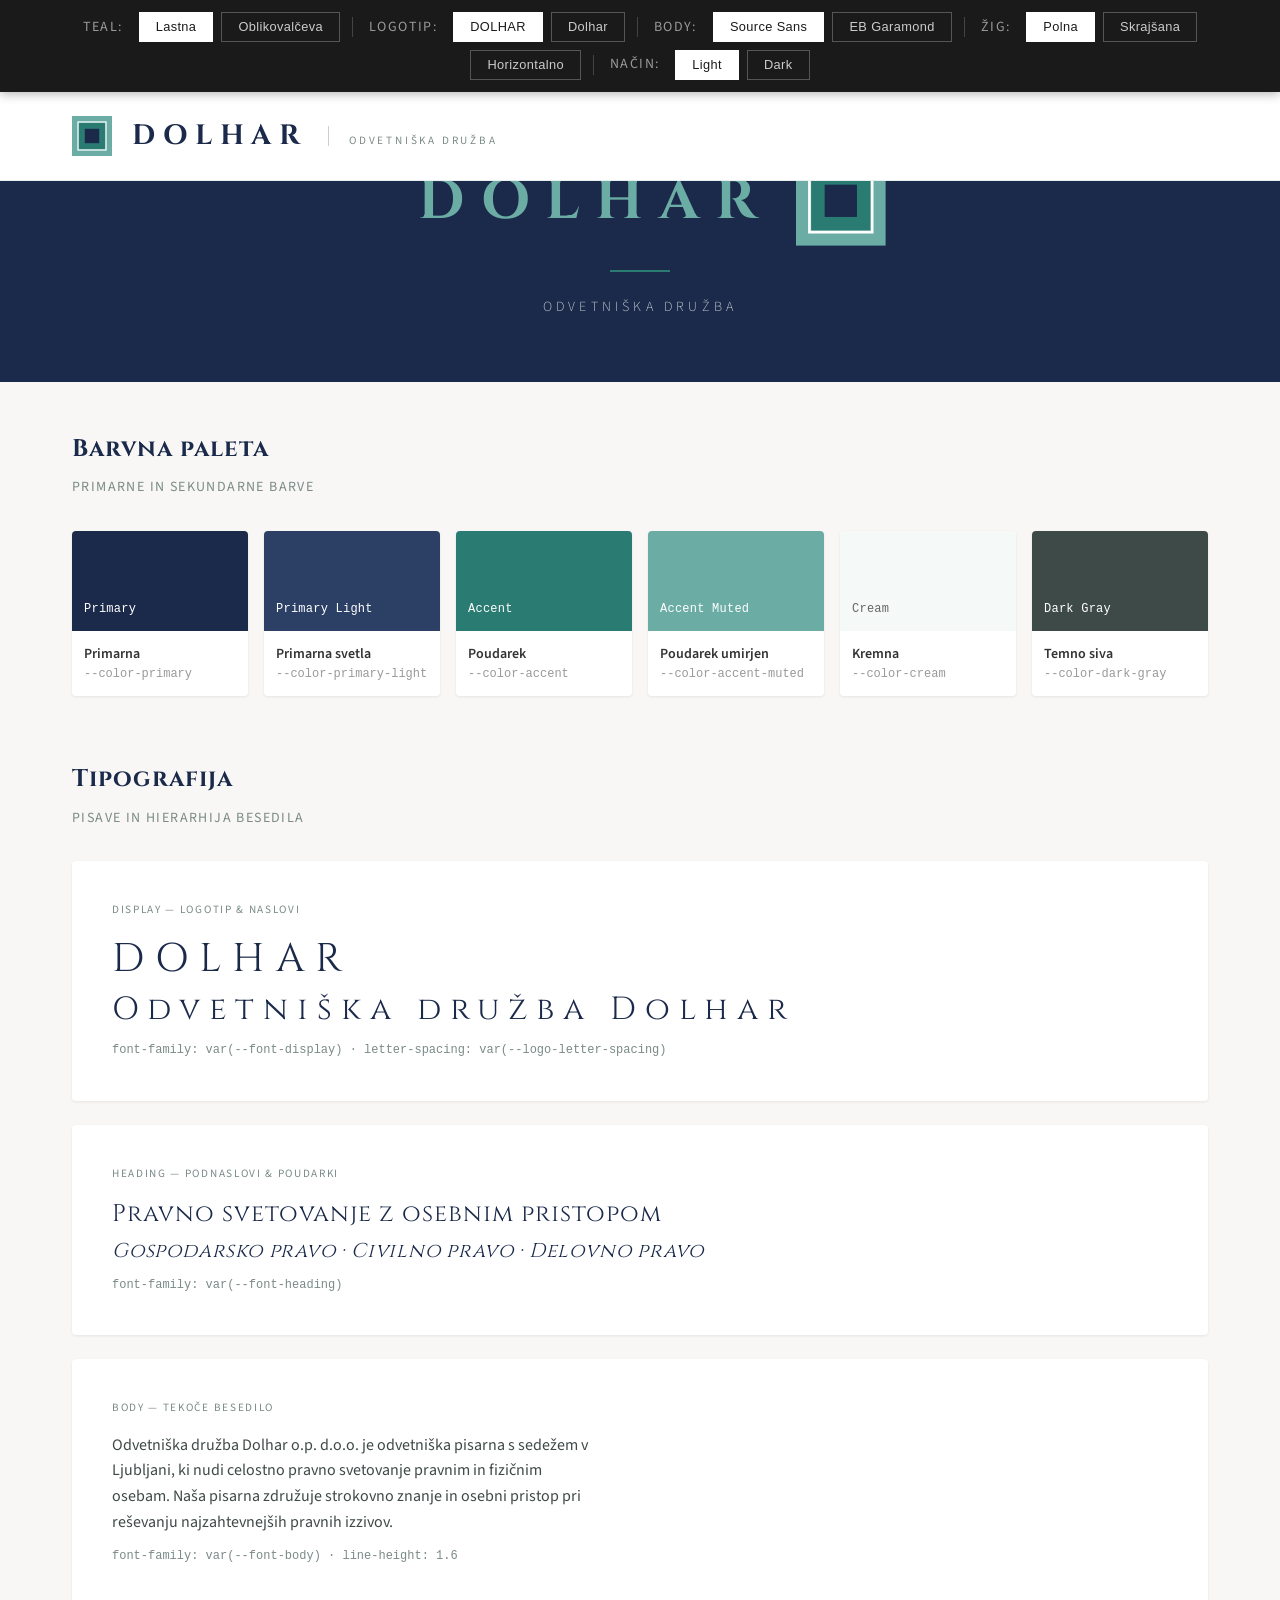
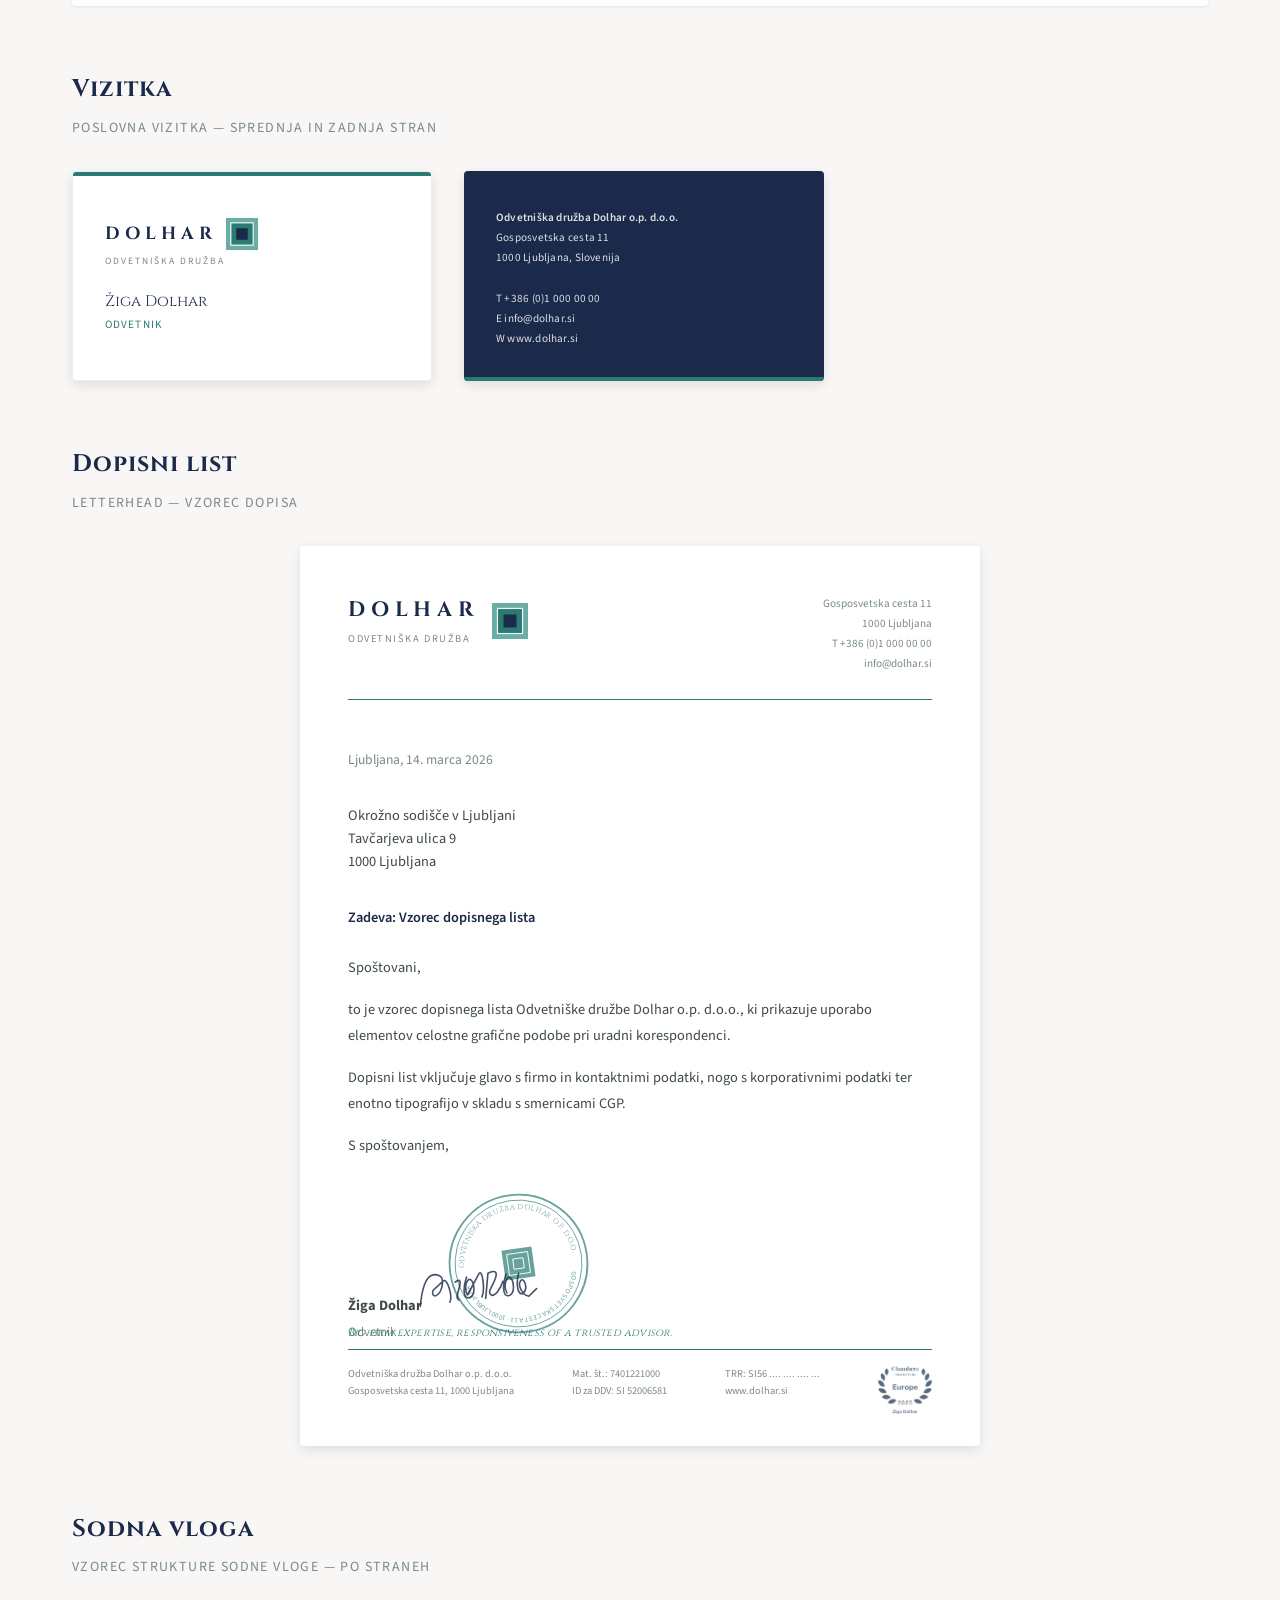
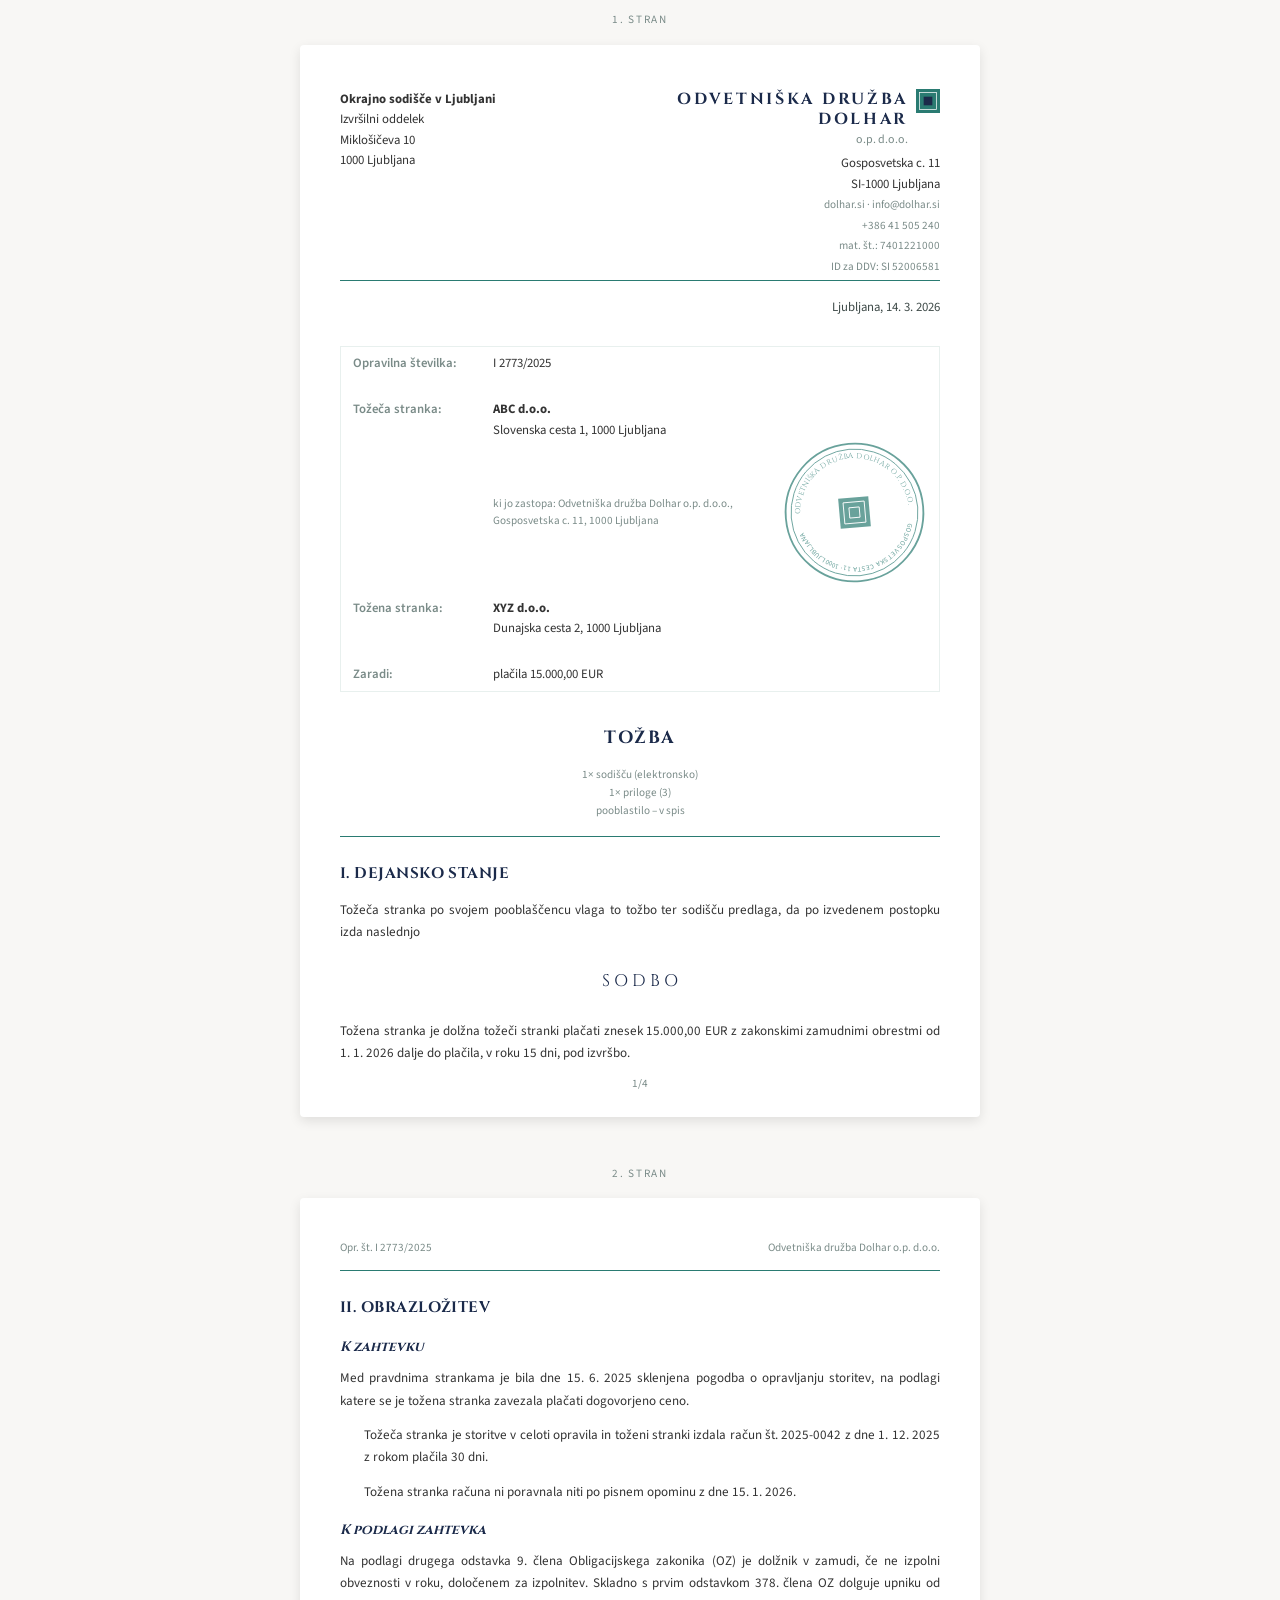
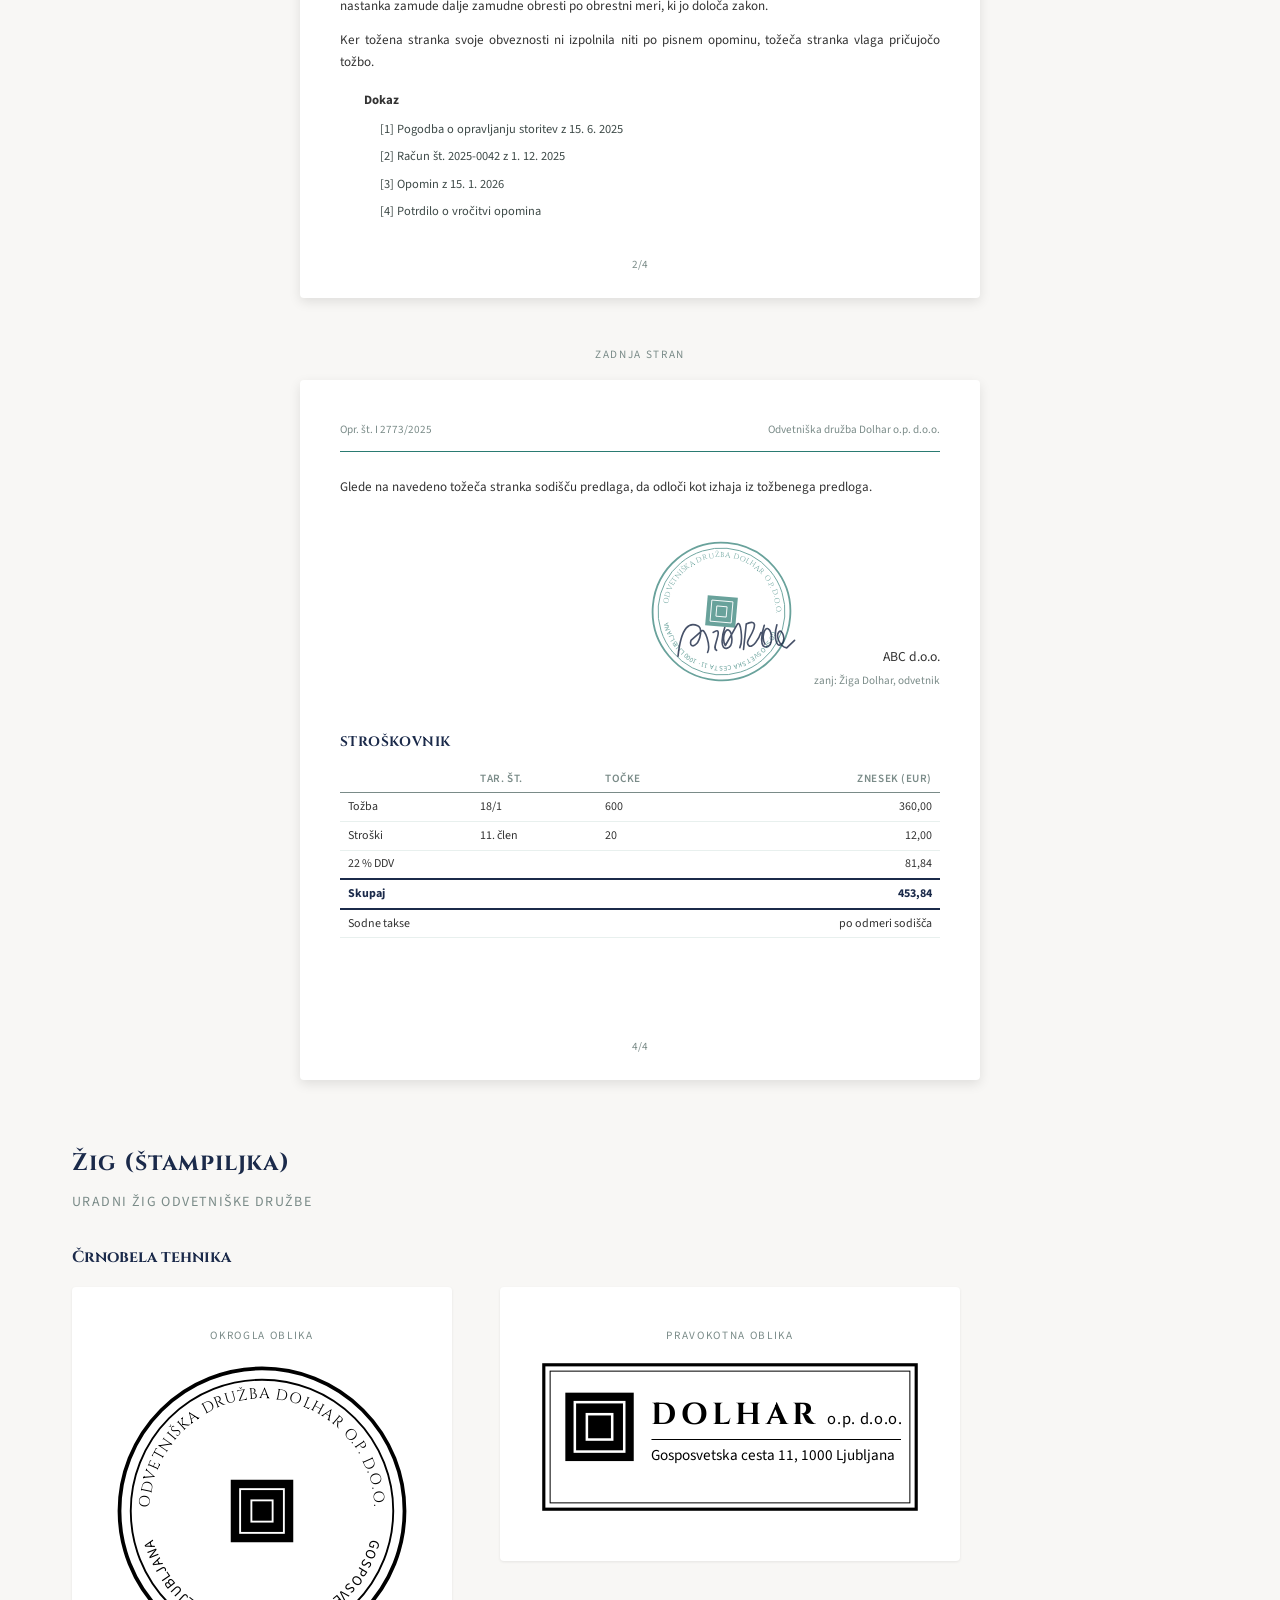
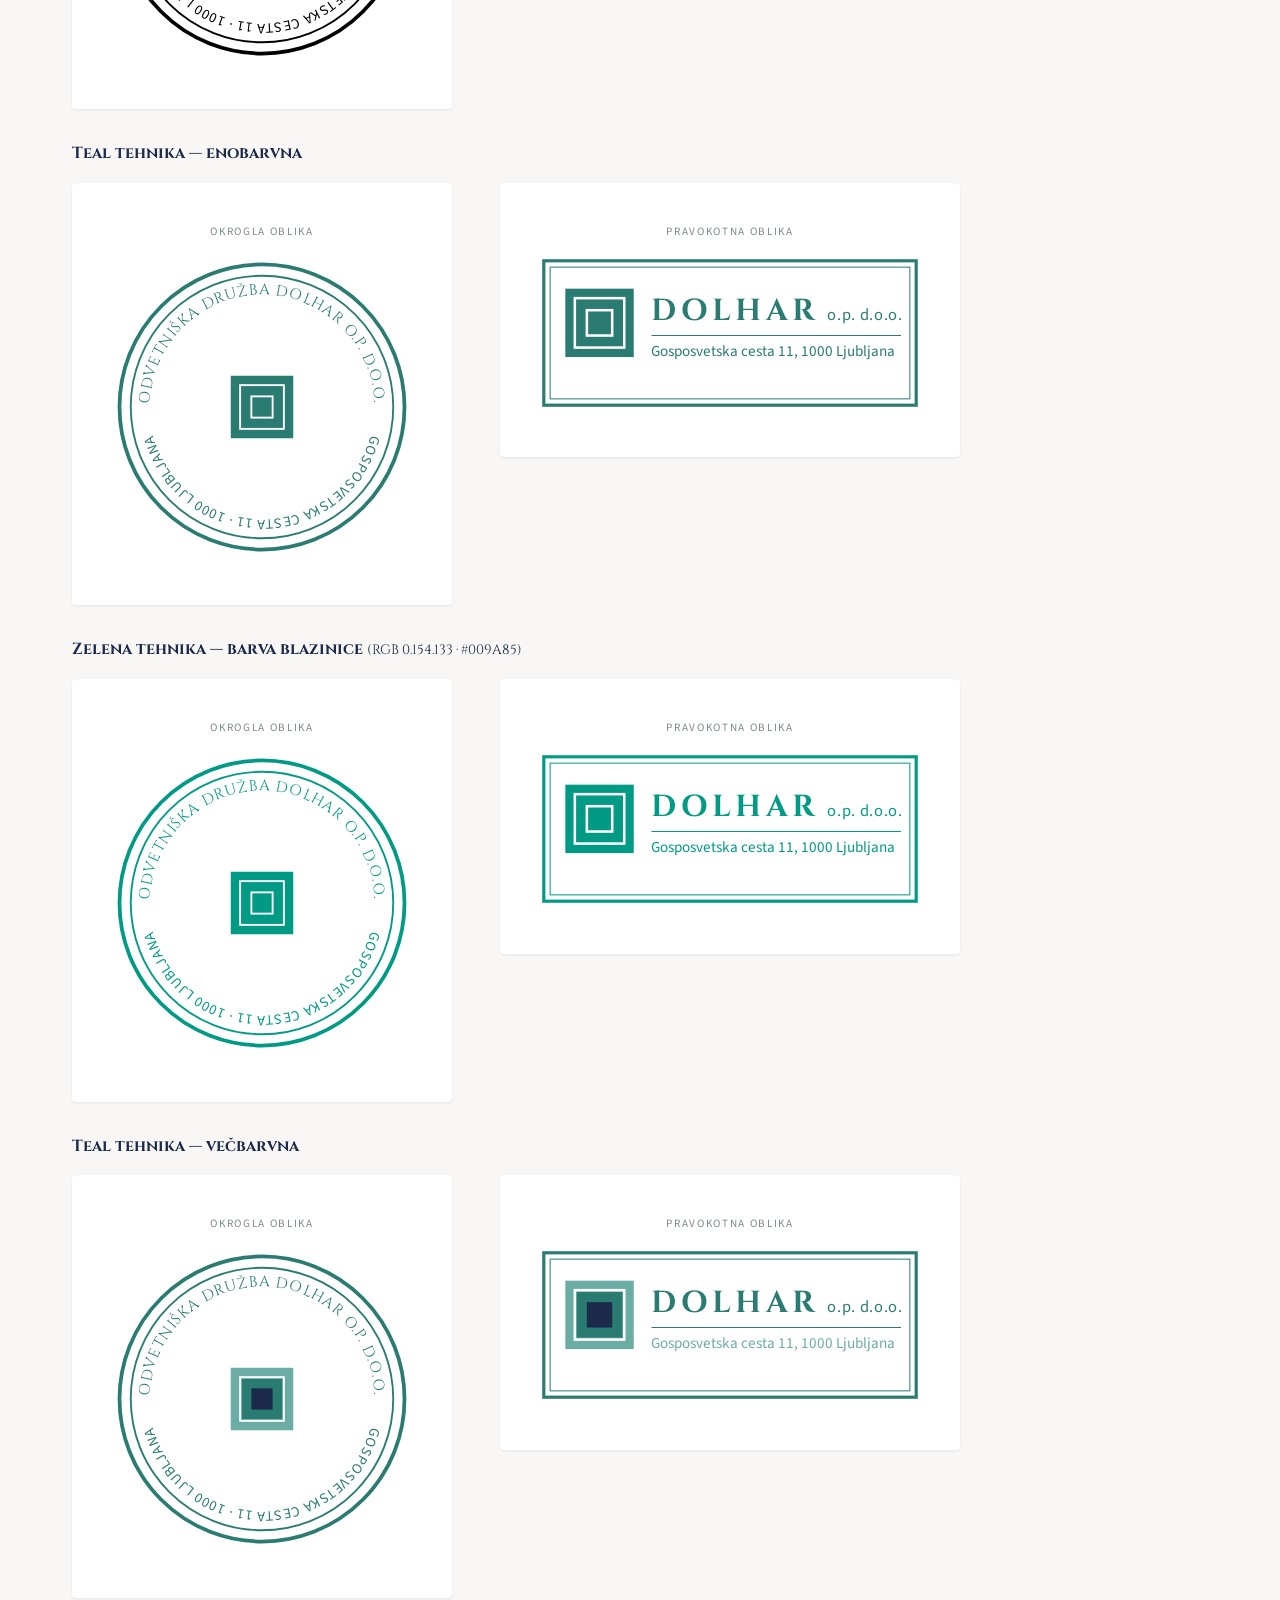
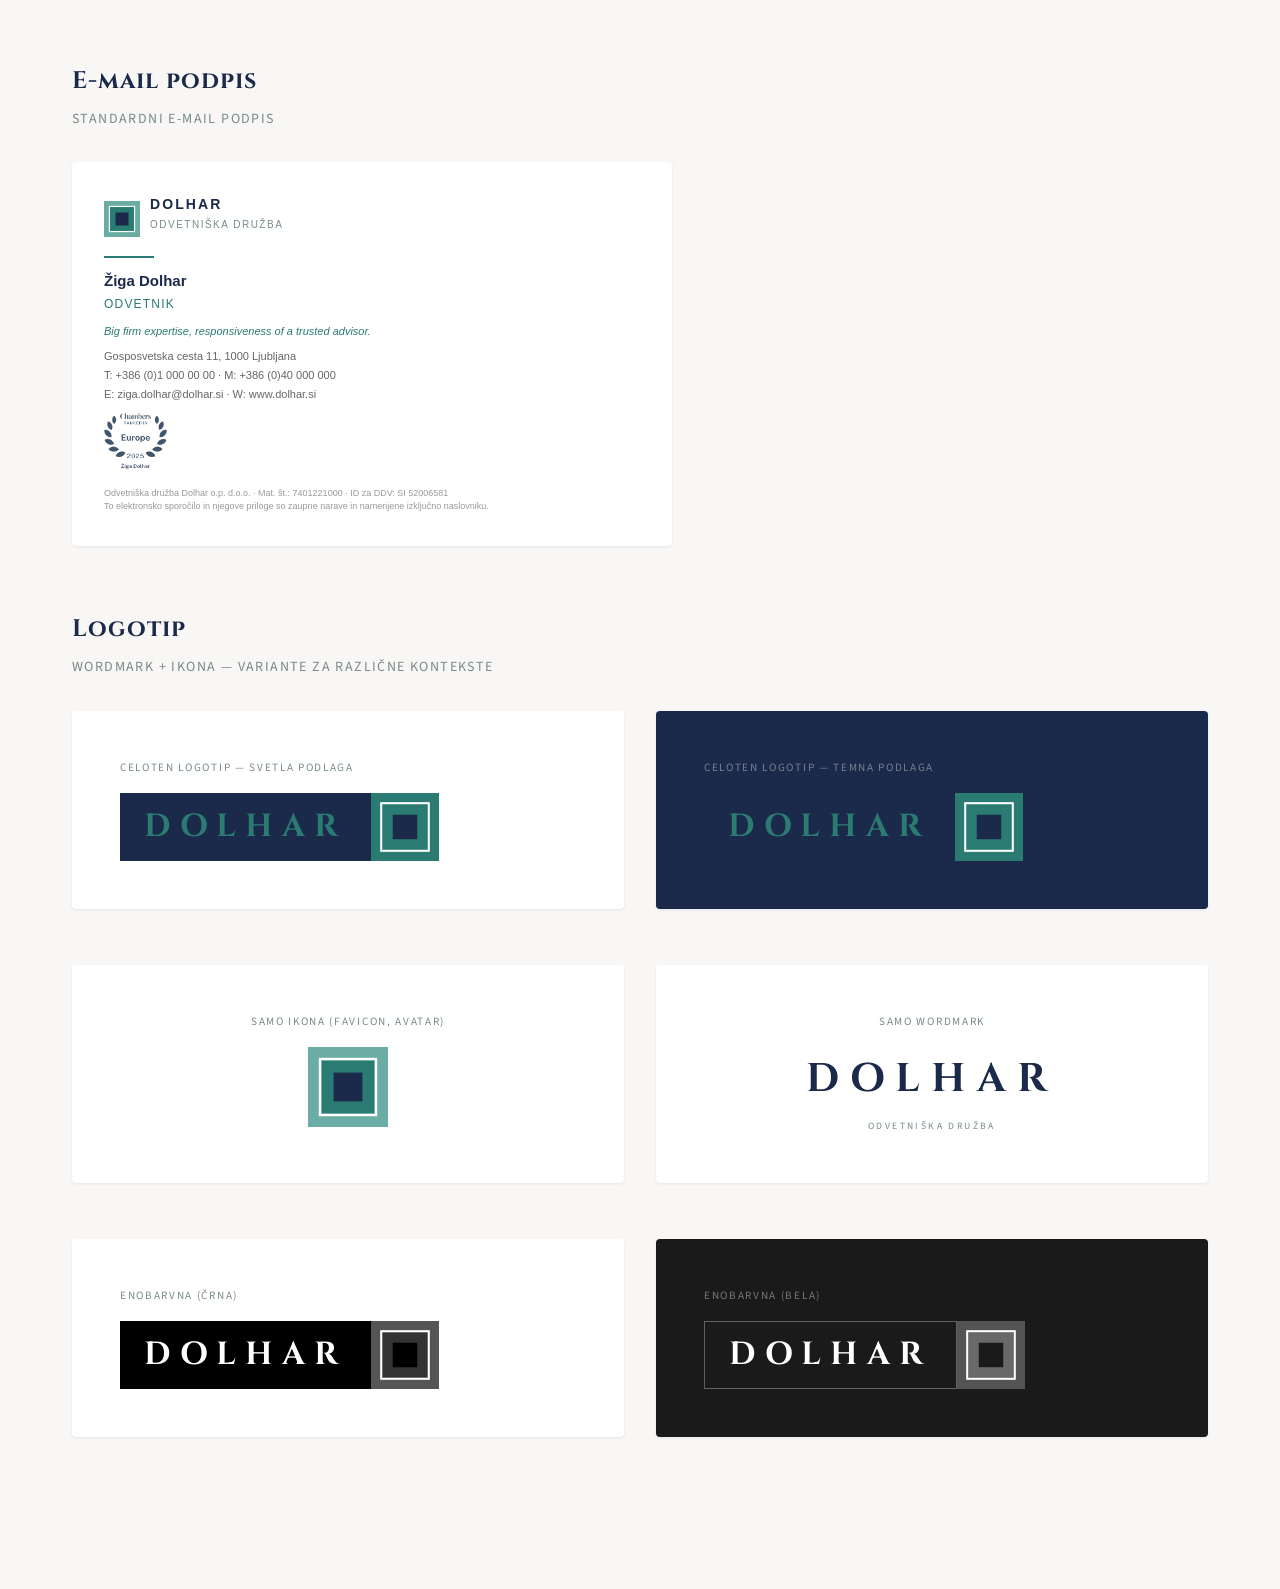
==== commit 0b5f21ab: "Add fake facsimile signature overlapping stamps on documents Adds a mock handwritten signature SVG o" ====
--- a/Sample7/website/index.html
+++ b/Sample7/website/index.html
@@ -272,24 +272,30 @@
               <strong>Žiga Dolhar</strong><br>
               <span style="font-size: 0.8rem; color: var(--color-mid-gray);">Odvetnik</span>
             </div>
-            <svg viewBox="0 0 240 240" xmlns="http://www.w3.org/2000/svg" style="width: 145px; height: 145px; opacity: 0.7; transform: rotate(-8deg);">
-              <circle cx="120" cy="120" r="114" fill="none" stroke="var(--color-accent)" stroke-width="3"/>
-              <circle cx="120" cy="120" r="105" fill="none" stroke="var(--color-accent)" stroke-width="1.5"/>
-              <defs>
-                <path id="topArcLH" d="M 30,120 a 90,90 0 1,1 180,0" fill="none"/>
-                <path id="bottomArcLH" d="M 210,120 a 90,90 0 1,1 -180,0" fill="none"/>
-              </defs>
-              <text class="stamp-firm-text" font-family="var(--font-body)" font-size="13" fill="var(--color-accent)" letter-spacing="0.1em">
-                <textPath href="#topArcLH" startOffset="50%" text-anchor="middle">ODVETNIŠKA DRUŽBA DOLHAR O.P. D.O.O.</textPath>
-              </text>
-              <text class="stamp-firm-horiz" font-family="var(--font-body)" font-size="18" fill="var(--color-accent)" letter-spacing="0.1em" text-anchor="middle" x="120" y="80" display="none" class="stamp-wordmark">DOLHAR<tspan font-family="var(--font-body)" font-size="11" font-weight="400" letter-spacing="0.04em" dx="4">o.p. d.o.o.</tspan></text>
-              <text font-family="var(--font-body)" font-size="11.5" fill="var(--color-accent)" letter-spacing="0.05em">
-                <textPath href="#bottomArcLH" startOffset="50%" text-anchor="middle">GOSPOSVETSKA CESTA 11 · 1000 LJUBLJANA</textPath>
-              </text>
-              <rect x="95" y="95" width="50" height="50" fill="var(--color-accent)"/>
-              <rect x="102.5" y="102.5" width="35" height="35" fill="none" stroke="#fff" stroke-width="1.5"/>
-              <rect x="111.5" y="111.5" width="17" height="17" fill="var(--color-accent)" stroke="#fff" stroke-width="1.5"/>
-            </svg>
+            <div style="position: relative;">
+              <svg viewBox="0 0 240 240" xmlns="http://www.w3.org/2000/svg" style="width: 145px; height: 145px; opacity: 0.7; transform: rotate(-8deg);">
+                <circle cx="120" cy="120" r="114" fill="none" stroke="var(--color-accent)" stroke-width="3"/>
+                <circle cx="120" cy="120" r="105" fill="none" stroke="var(--color-accent)" stroke-width="1.5"/>
+                <defs>
+                  <path id="topArcLH" d="M 30,120 a 90,90 0 1,1 180,0" fill="none"/>
+                  <path id="bottomArcLH" d="M 210,120 a 90,90 0 1,1 -180,0" fill="none"/>
+                </defs>
+                <text class="stamp-firm-text" font-family="var(--font-body)" font-size="13" fill="var(--color-accent)" letter-spacing="0.1em">
+                  <textPath href="#topArcLH" startOffset="50%" text-anchor="middle">ODVETNIŠKA DRUŽBA DOLHAR O.P. D.O.O.</textPath>
+                </text>
+                <text class="stamp-firm-horiz" font-family="var(--font-body)" font-size="18" fill="var(--color-accent)" letter-spacing="0.1em" text-anchor="middle" x="120" y="80" display="none" class="stamp-wordmark">DOLHAR<tspan font-family="var(--font-body)" font-size="11" font-weight="400" letter-spacing="0.04em" dx="4">o.p. d.o.o.</tspan></text>
+                <text font-family="var(--font-body)" font-size="11.5" fill="var(--color-accent)" letter-spacing="0.05em">
+                  <textPath href="#bottomArcLH" startOffset="50%" text-anchor="middle">GOSPOSVETSKA CESTA 11 · 1000 LJUBLJANA</textPath>
+                </text>
+                <rect x="95" y="95" width="50" height="50" fill="var(--color-accent)"/>
+                <rect x="102.5" y="102.5" width="35" height="35" fill="none" stroke="#fff" stroke-width="1.5"/>
+                <rect x="111.5" y="111.5" width="17" height="17" fill="var(--color-accent)" stroke="#fff" stroke-width="1.5"/>
+              </svg>
+              <!-- Faksimile podpisa -->
+              <svg viewBox="0 0 200 80" xmlns="http://www.w3.org/2000/svg" style="position: absolute; bottom: 20px; left: -40px; width: 180px; opacity: 0.8; transform: rotate(-3deg); pointer-events: none;">
+                <path d="M 15,55 C 20,20 30,18 38,22 C 44,25 40,38 36,42 C 32,46 28,44 30,38 L 42,28 C 46,24 52,45 48,52 M 55,30 C 58,28 62,26 60,34 C 58,42 54,48 58,50 M 68,25 C 64,35 62,50 70,48 C 78,46 76,30 72,28 C 68,26 64,38 68,45 L 82,22 C 86,16 88,40 84,48 M 92,22 L 88,50 M 92,22 C 96,20 104,18 100,28 C 96,38 90,42 94,46 C 98,50 106,38 108,32 M 112,24 C 108,34 106,50 114,48 C 122,46 120,30 116,28 C 112,26 108,38 112,45 M 126,24 C 122,36 124,50 130,46 C 136,42 132,28 128,32 C 124,36 128,48 136,50 L 145,42" fill="none" stroke="#1a2744" stroke-width="1.8" stroke-linecap="round" stroke-linejoin="round"/>
+              </svg>
+            </div>
           </div>
         </div>
 
@@ -494,24 +500,30 @@
 
           <!-- Podpis -->
           <div class="cf-signature" style="display: flex; align-items: flex-end; justify-content: flex-end; gap: 1.25rem;">
-            <svg viewBox="0 0 240 240" xmlns="http://www.w3.org/2000/svg" style="width: 145px; height: 145px; opacity: 0.7; transform: rotate(5deg);">
-              <circle cx="120" cy="120" r="114" fill="none" stroke="var(--color-accent)" stroke-width="3"/>
-              <circle cx="120" cy="120" r="105" fill="none" stroke="var(--color-accent)" stroke-width="1.5"/>
-              <defs>
-                <path id="topArcCF" d="M 30,120 a 90,90 0 1,1 180,0" fill="none"/>
-                <path id="bottomArcCF" d="M 210,120 a 90,90 0 1,1 -180,0" fill="none"/>
-              </defs>
-              <text class="stamp-firm-text" font-family="var(--font-body)" font-size="13" fill="var(--color-accent)" letter-spacing="0.1em">
-                <textPath href="#topArcCF" startOffset="50%" text-anchor="middle">ODVETNIŠKA DRUŽBA DOLHAR O.P. D.O.O.</textPath>
-              </text>
-              <text class="stamp-firm-horiz" font-family="var(--font-body)" font-size="18" fill="var(--color-accent)" letter-spacing="0.1em" text-anchor="middle" x="120" y="80" display="none" class="stamp-wordmark">DOLHAR<tspan font-family="var(--font-body)" font-size="11" font-weight="400" letter-spacing="0.04em" dx="4">o.p. d.o.o.</tspan></text>
-              <text font-family="var(--font-body)" font-size="11.5" fill="var(--color-accent)" letter-spacing="0.05em">
-                <textPath href="#bottomArcCF" startOffset="50%" text-anchor="middle">GOSPOSVETSKA CESTA 11 · 1000 LJUBLJANA</textPath>
-              </text>
-              <rect x="95" y="95" width="50" height="50" fill="var(--color-accent)"/>
-              <rect x="102.5" y="102.5" width="35" height="35" fill="none" stroke="#fff" stroke-width="1.5"/>
-              <rect x="111.5" y="111.5" width="17" height="17" fill="var(--color-accent)" stroke="#fff" stroke-width="1.5"/>
-            </svg>
+            <div style="position: relative;">
+              <svg viewBox="0 0 240 240" xmlns="http://www.w3.org/2000/svg" style="width: 145px; height: 145px; opacity: 0.7; transform: rotate(5deg);">
+                <circle cx="120" cy="120" r="114" fill="none" stroke="var(--color-accent)" stroke-width="3"/>
+                <circle cx="120" cy="120" r="105" fill="none" stroke="var(--color-accent)" stroke-width="1.5"/>
+                <defs>
+                  <path id="topArcCF" d="M 30,120 a 90,90 0 1,1 180,0" fill="none"/>
+                  <path id="bottomArcCF" d="M 210,120 a 90,90 0 1,1 -180,0" fill="none"/>
+                </defs>
+                <text class="stamp-firm-text" font-family="var(--font-body)" font-size="13" fill="var(--color-accent)" letter-spacing="0.1em">
+                  <textPath href="#topArcCF" startOffset="50%" text-anchor="middle">ODVETNIŠKA DRUŽBA DOLHAR O.P. D.O.O.</textPath>
+                </text>
+                <text class="stamp-firm-horiz" font-family="var(--font-body)" font-size="18" fill="var(--color-accent)" letter-spacing="0.1em" text-anchor="middle" x="120" y="80" display="none" class="stamp-wordmark">DOLHAR<tspan font-family="var(--font-body)" font-size="11" font-weight="400" letter-spacing="0.04em" dx="4">o.p. d.o.o.</tspan></text>
+                <text font-family="var(--font-body)" font-size="11.5" fill="var(--color-accent)" letter-spacing="0.05em">
+                  <textPath href="#bottomArcCF" startOffset="50%" text-anchor="middle">GOSPOSVETSKA CESTA 11 · 1000 LJUBLJANA</textPath>
+                </text>
+                <rect x="95" y="95" width="50" height="50" fill="var(--color-accent)"/>
+                <rect x="102.5" y="102.5" width="35" height="35" fill="none" stroke="#fff" stroke-width="1.5"/>
+                <rect x="111.5" y="111.5" width="17" height="17" fill="var(--color-accent)" stroke="#fff" stroke-width="1.5"/>
+              </svg>
+              <!-- Faksimile podpisa -->
+              <svg viewBox="0 0 200 80" xmlns="http://www.w3.org/2000/svg" style="position: absolute; bottom: 15px; right: -50px; width: 180px; opacity: 0.8; transform: rotate(-2deg); pointer-events: none;">
+                <path d="M 15,55 C 20,20 30,18 38,22 C 44,25 40,38 36,42 C 32,46 28,44 30,38 L 42,28 C 46,24 52,45 48,52 M 55,30 C 58,28 62,26 60,34 C 58,42 54,48 58,50 M 68,25 C 64,35 62,50 70,48 C 78,46 76,30 72,28 C 68,26 64,38 68,45 L 82,22 C 86,16 88,40 84,48 M 92,22 L 88,50 M 92,22 C 96,20 104,18 100,28 C 96,38 90,42 94,46 C 98,50 106,38 108,32 M 112,24 C 108,34 106,50 114,48 C 122,46 120,30 116,28 C 112,26 108,38 112,45 M 126,24 C 122,36 124,50 130,46 C 136,42 132,28 128,32 C 124,36 128,48 136,50 L 145,42" fill="none" stroke="#1a2744" stroke-width="1.8" stroke-linecap="round" stroke-linejoin="round"/>
+              </svg>
+            </div>
             <div>
               ABC d.o.o.<br>
               <span class="cf-small">zanj: Žiga Dolhar, odvetnik</span>
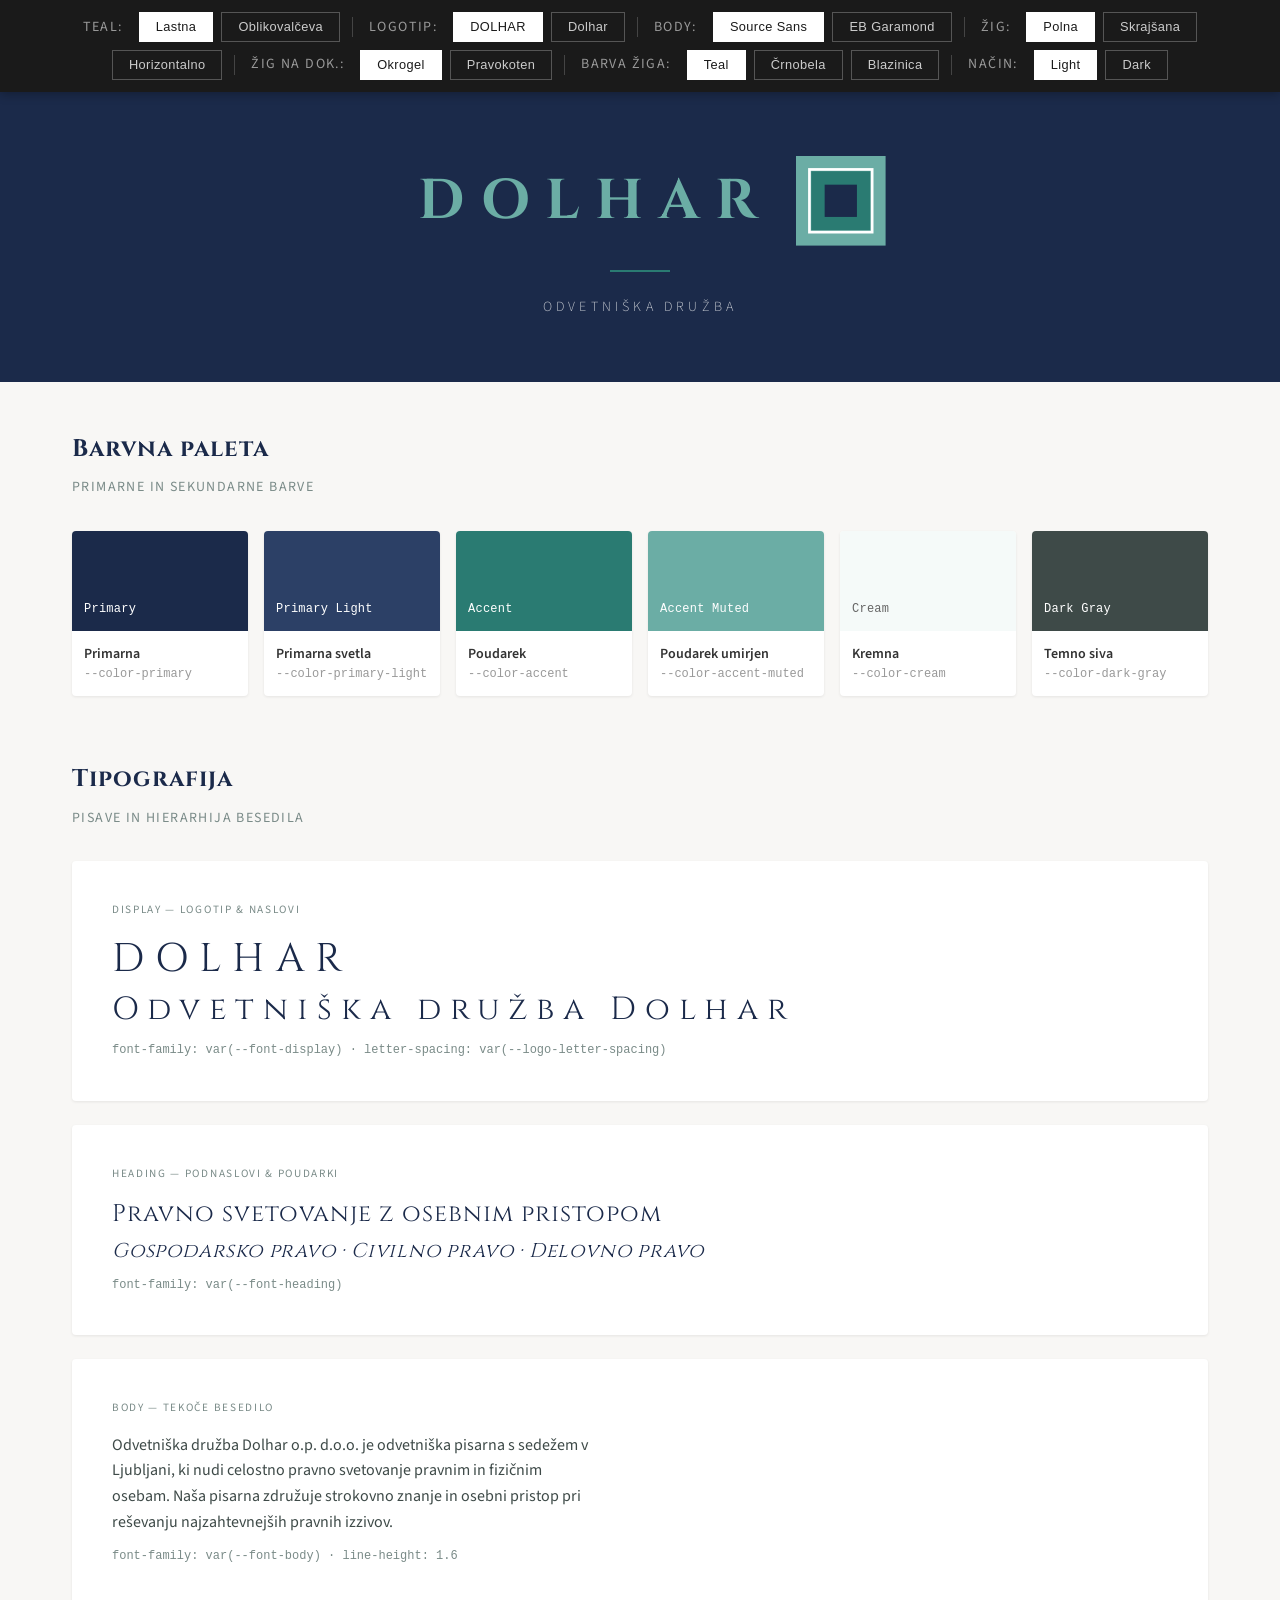
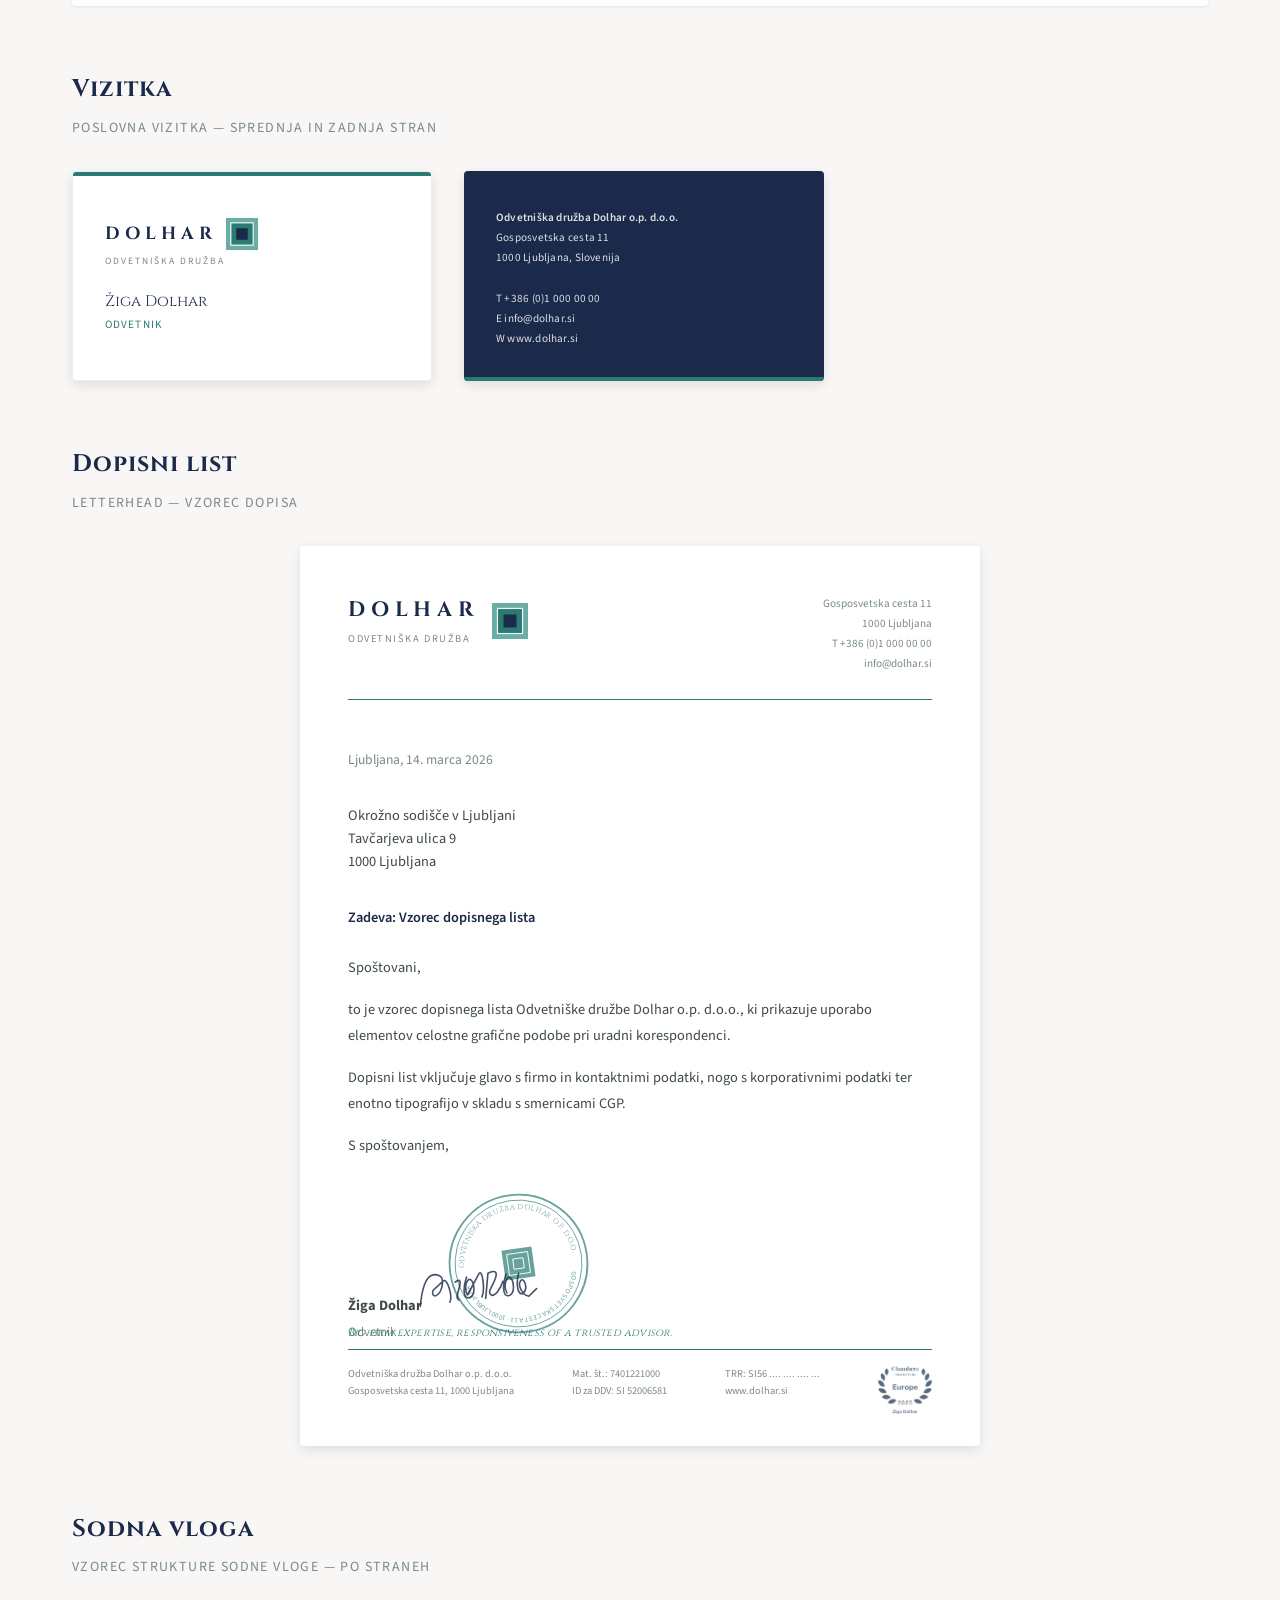
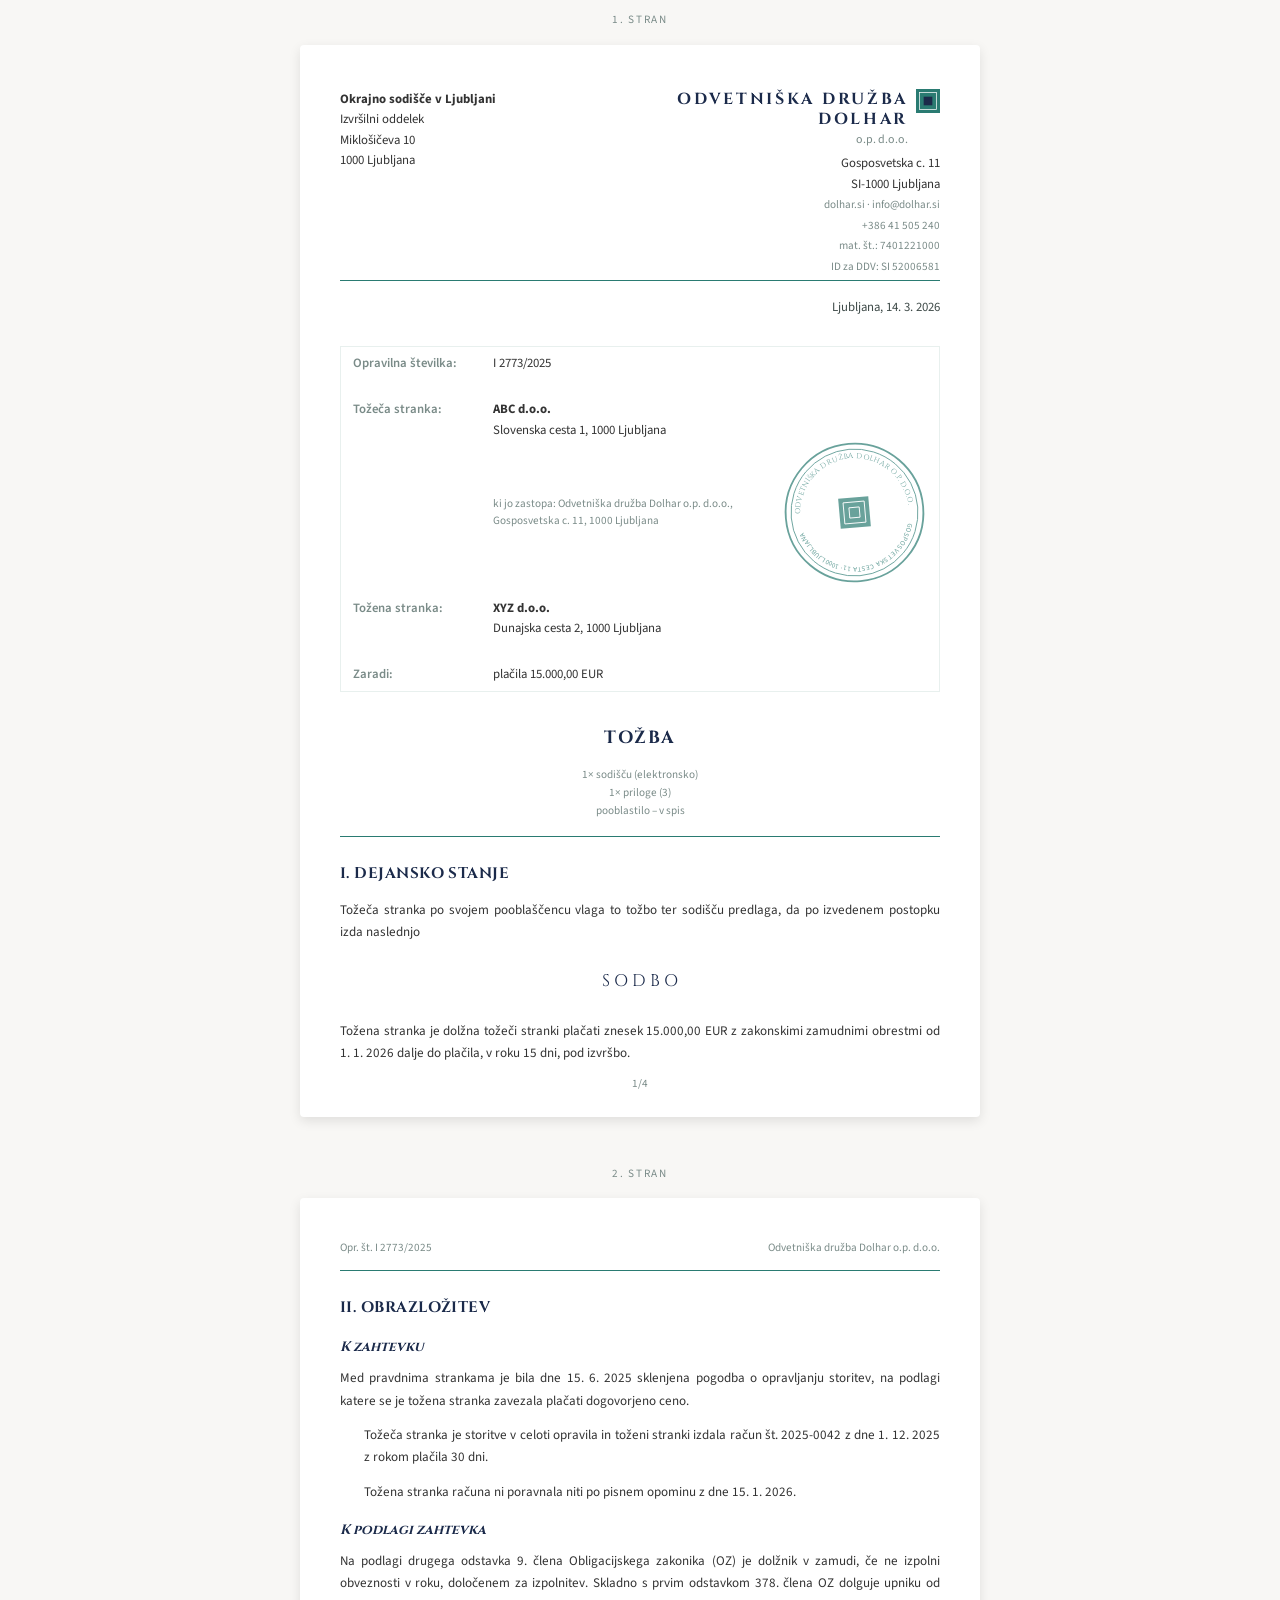
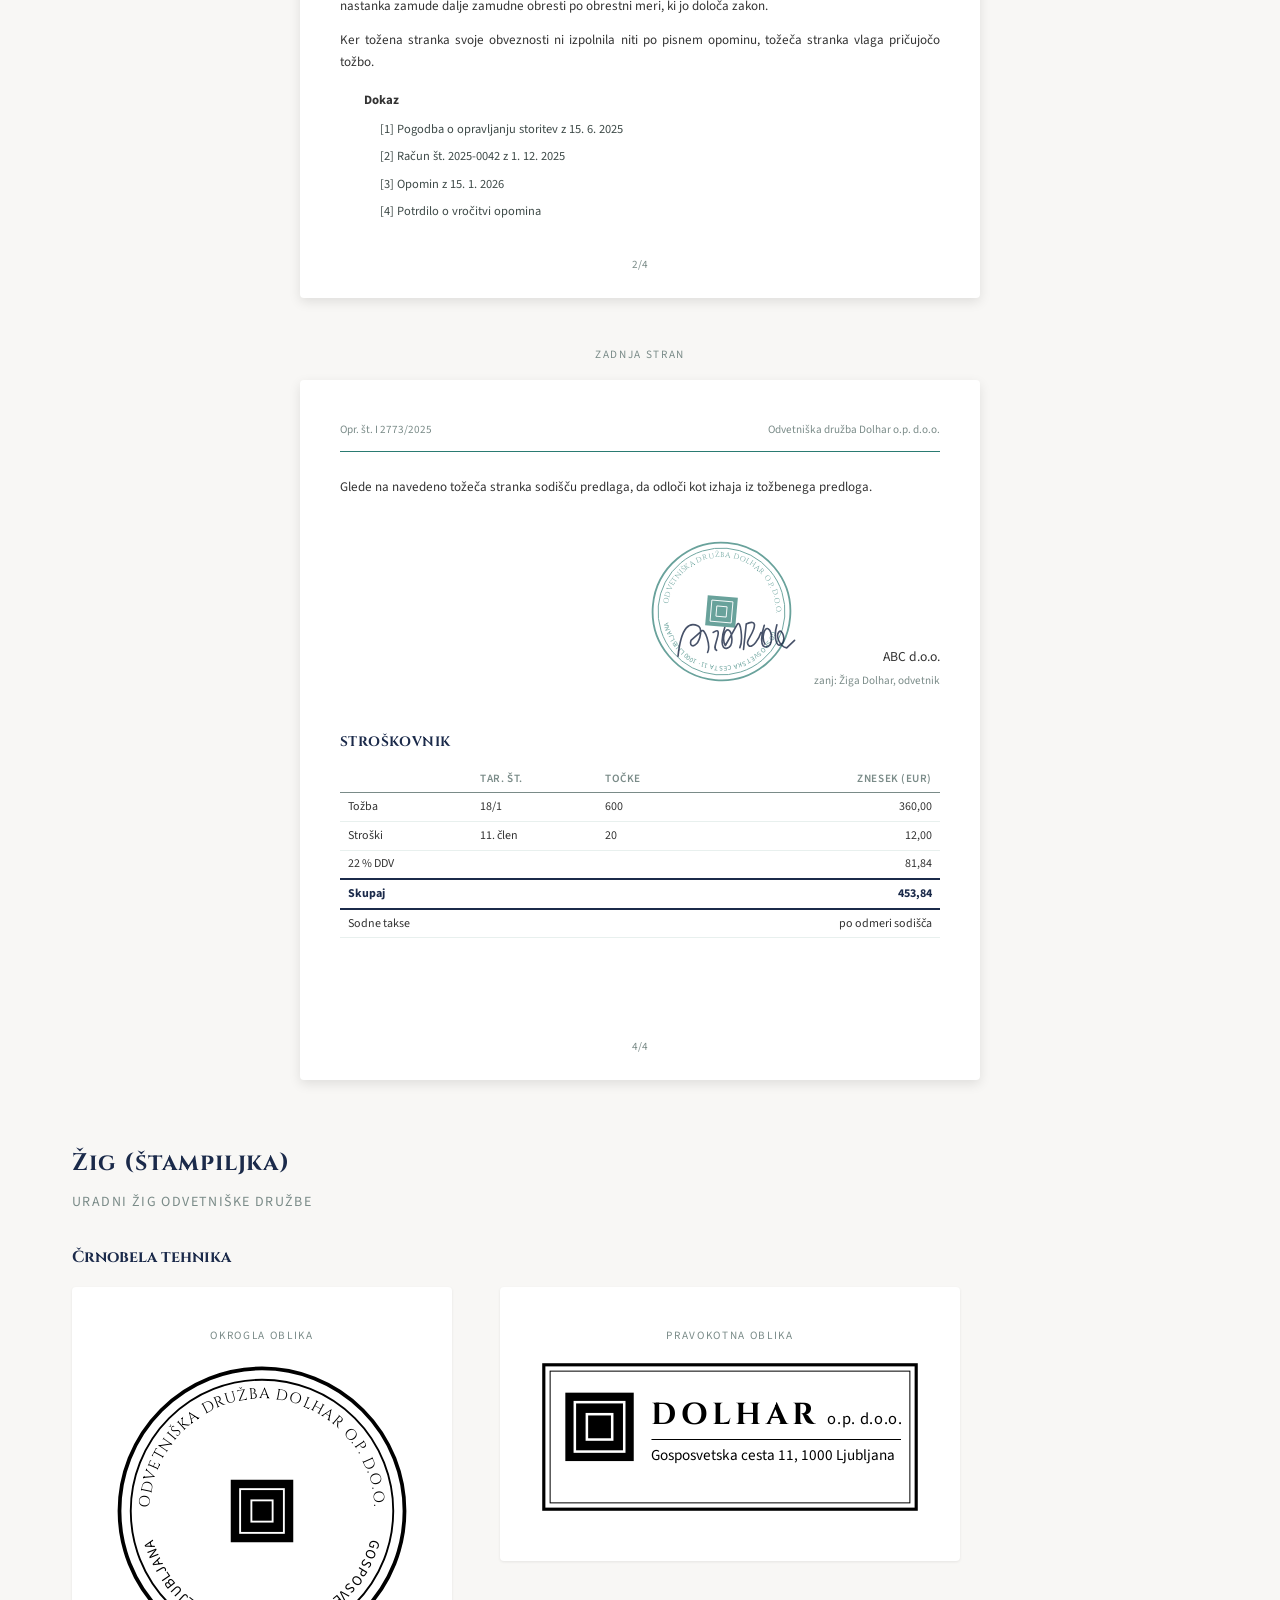
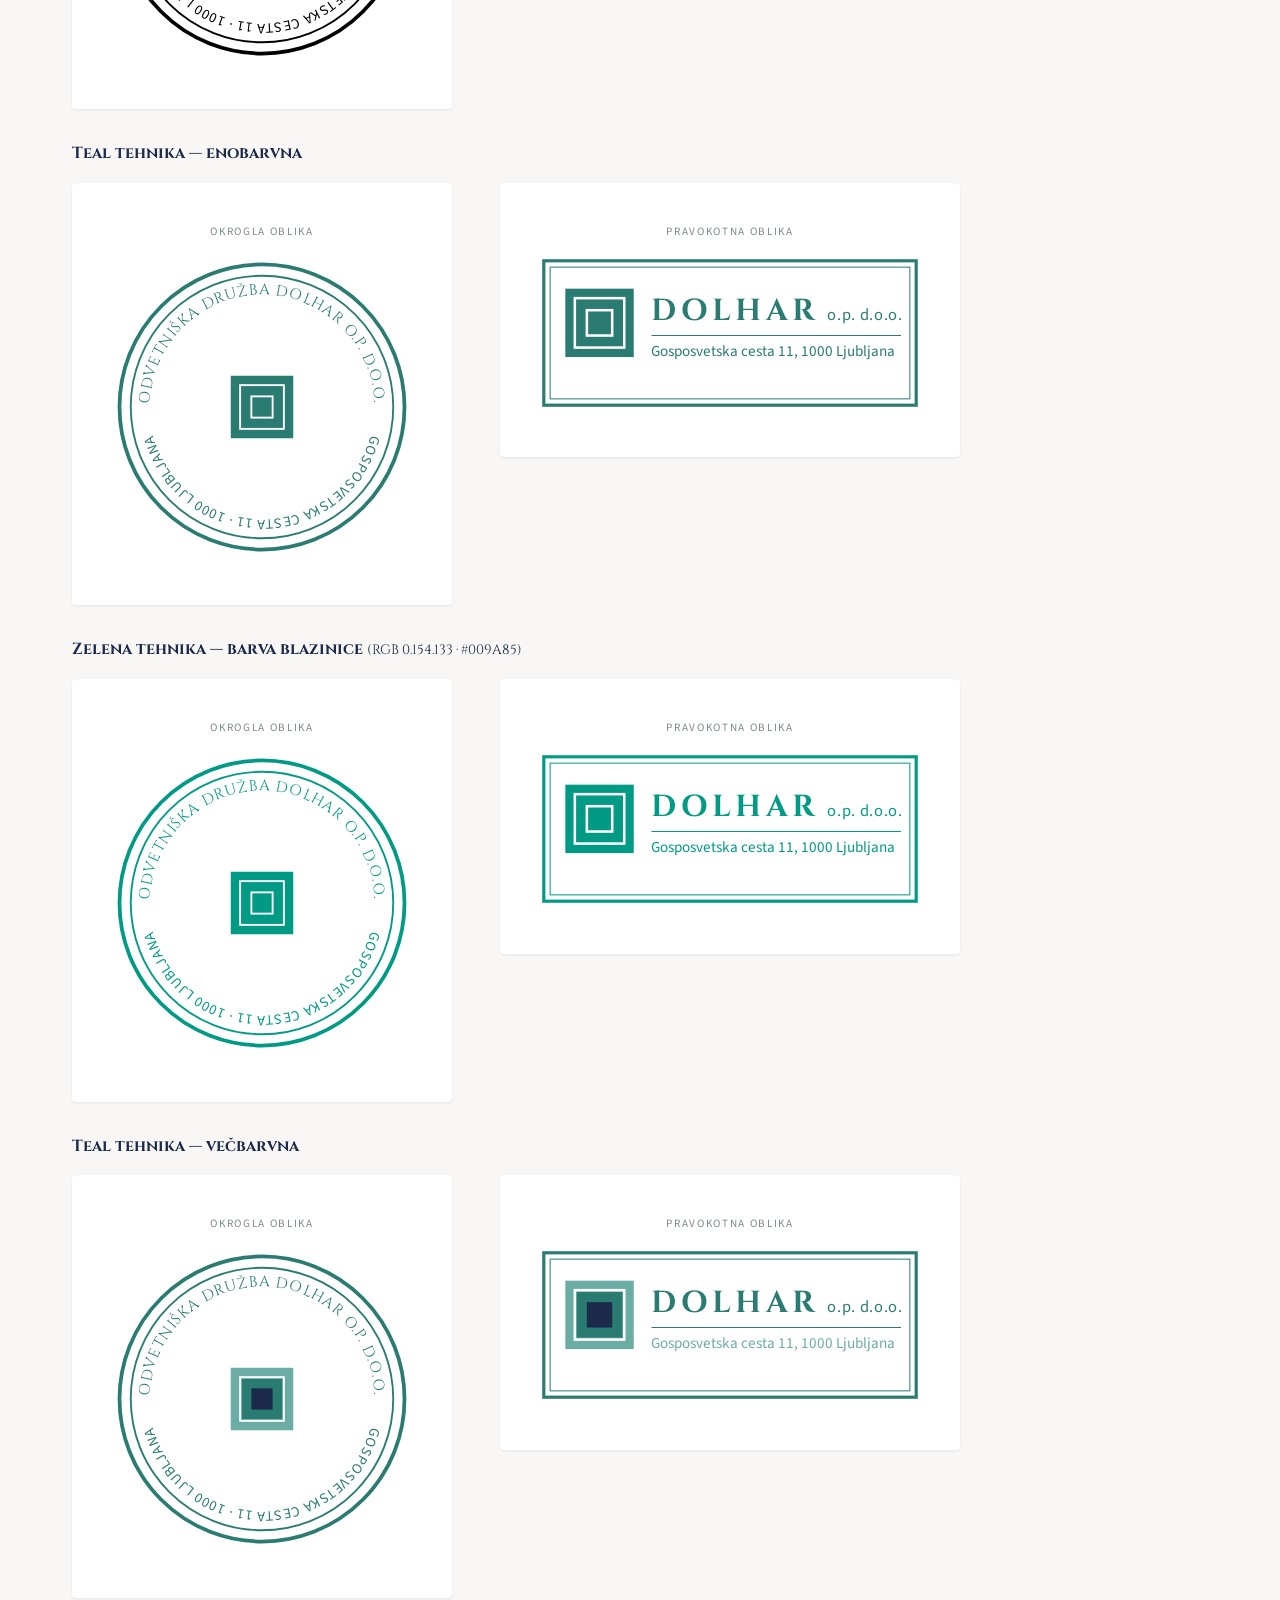
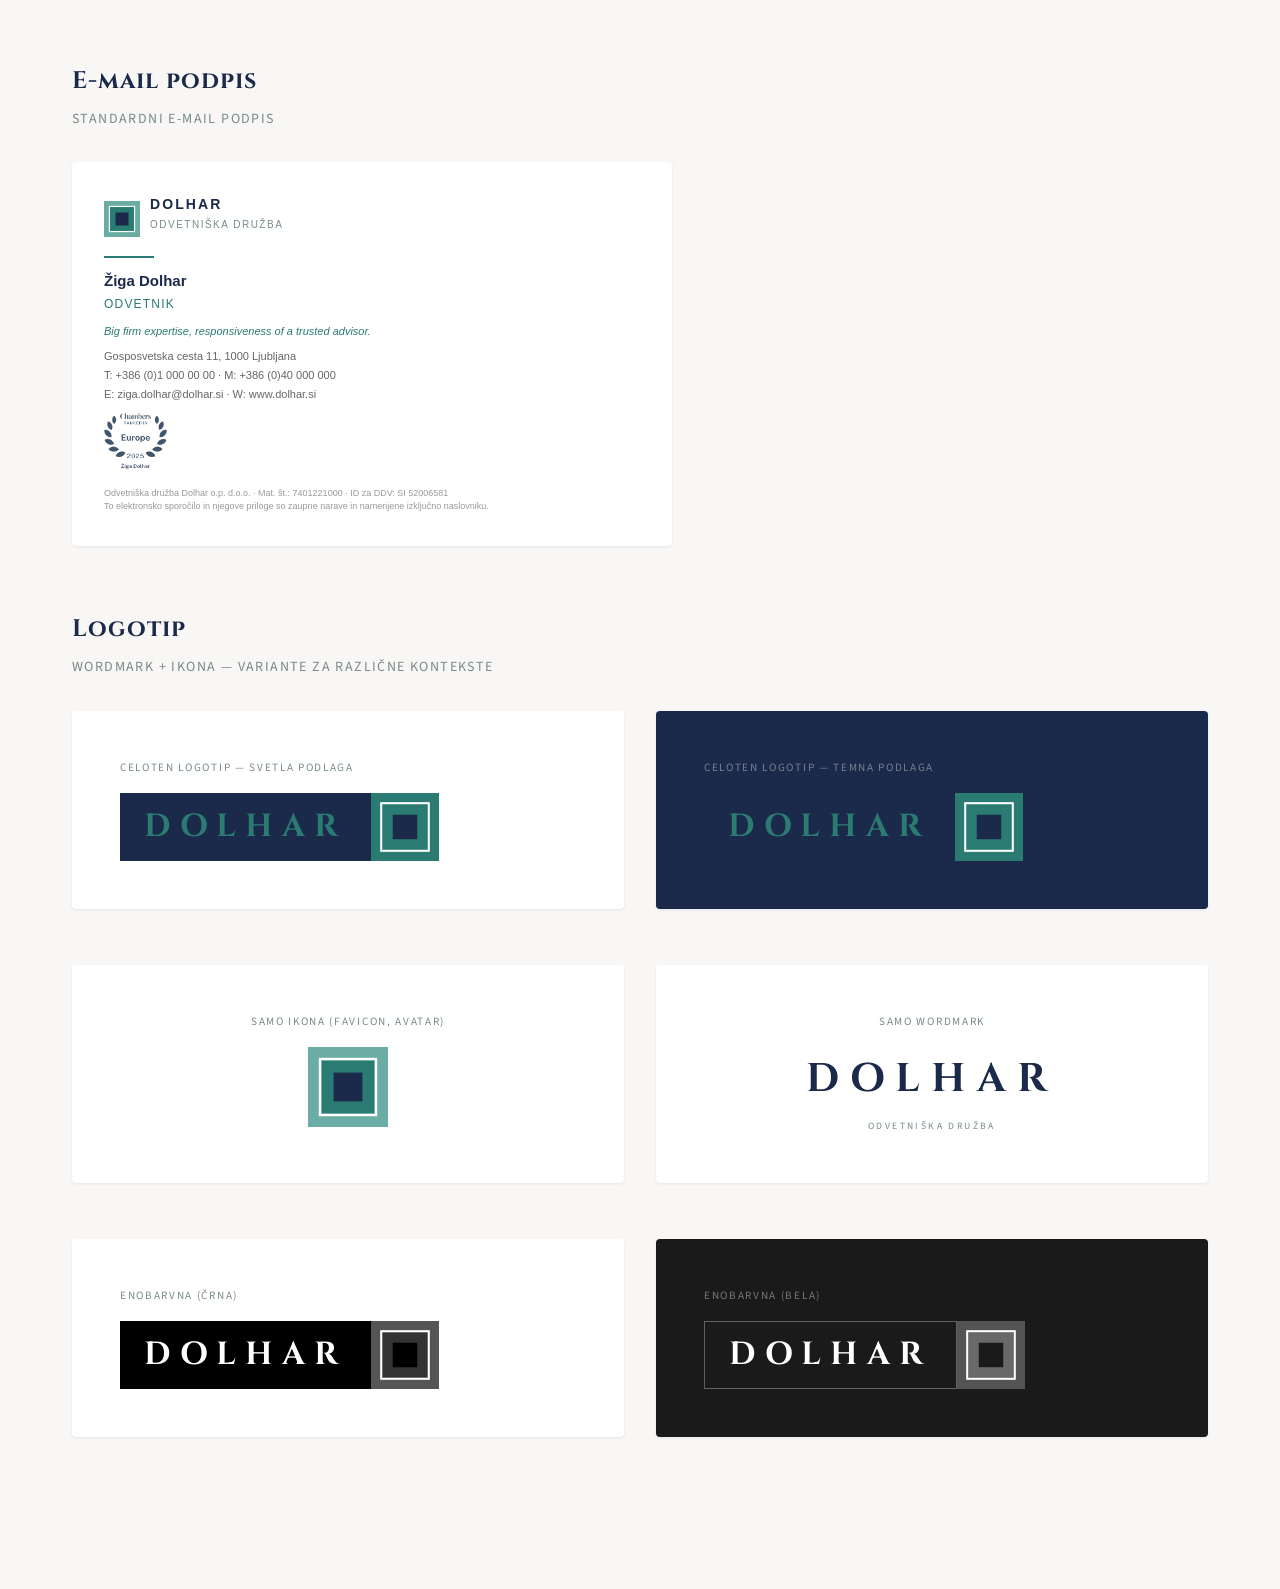
==== commit 539577fe: "Add document stamp shape and color toggles New menu controls: - "Žig na dok." toggles round vs recta" ====
--- a/Sample7/website/index.html
+++ b/Sample7/website/index.html
@@ -1,5 +1,5 @@
 <!DOCTYPE html>
-<html lang="sl" data-theme="classic-teal" data-teal="custom" data-mode="light" data-typo="cinzel" data-logocase="upper">
+<html lang="sl" data-theme="classic-teal" data-teal="custom" data-mode="light" data-typo="cinzel" data-logocase="upper" data-docstampshape="round" data-docstampcolor="teal">
 <head>
   <meta charset="UTF-8">
   <meta name="viewport" content="width=device-width, initial-scale=1.0">
@@ -35,6 +35,15 @@
     <button class="stampfirm-btn" data-stampfirm="short">Skrajšana</button>
     <button class="stampfirm-btn" data-stampfirm="horiz">Horizontalno</button>
     <span class="switcher-divider"></span>
+    <span>Žig na dok.:</span>
+    <button class="docstampshape-btn active" data-docstampshape="round">Okrogel</button>
+    <button class="docstampshape-btn" data-docstampshape="rect">Pravokoten</button>
+    <span class="switcher-divider"></span>
+    <span>Barva žiga:</span>
+    <button class="docstampcolor-btn active" data-docstampcolor="teal">Teal</button>
+    <button class="docstampcolor-btn" data-docstampcolor="bw">Črnobela</button>
+    <button class="docstampcolor-btn" data-docstampcolor="ink">Blazinica</button>
+    <span class="switcher-divider"></span>
     <span>Način:</span>
     <button class="mode-btn active" data-mode="light">Light</button>
     <button class="mode-btn" data-mode="dark">Dark</button>
@@ -273,23 +282,35 @@
               <span style="font-size: 0.8rem; color: var(--color-mid-gray);">Odvetnik</span>
             </div>
             <div style="position: relative;">
-              <svg viewBox="0 0 240 240" xmlns="http://www.w3.org/2000/svg" style="width: 145px; height: 145px; opacity: 0.7; transform: rotate(-8deg);">
-                <circle cx="120" cy="120" r="114" fill="none" stroke="var(--color-accent)" stroke-width="3"/>
-                <circle cx="120" cy="120" r="105" fill="none" stroke="var(--color-accent)" stroke-width="1.5"/>
+              <!-- Okrogel žig -->
+              <svg class="doc-stamp-round" viewBox="0 0 240 240" xmlns="http://www.w3.org/2000/svg" style="width: 145px; height: 145px; opacity: 0.7; transform: rotate(-8deg);">
+                <circle cx="120" cy="120" r="114" fill="none" stroke="var(--doc-stamp-color)" stroke-width="3"/>
+                <circle cx="120" cy="120" r="105" fill="none" stroke="var(--doc-stamp-color)" stroke-width="1.5"/>
                 <defs>
                   <path id="topArcLH" d="M 30,120 a 90,90 0 1,1 180,0" fill="none"/>
                   <path id="bottomArcLH" d="M 210,120 a 90,90 0 1,1 -180,0" fill="none"/>
                 </defs>
-                <text class="stamp-firm-text" font-family="var(--font-body)" font-size="13" fill="var(--color-accent)" letter-spacing="0.1em">
+                <text class="stamp-firm-text" font-family="var(--font-body)" font-size="13" fill="var(--doc-stamp-color)" letter-spacing="0.1em">
                   <textPath href="#topArcLH" startOffset="50%" text-anchor="middle">ODVETNIŠKA DRUŽBA DOLHAR O.P. D.O.O.</textPath>
                 </text>
-                <text class="stamp-firm-horiz" font-family="var(--font-body)" font-size="18" fill="var(--color-accent)" letter-spacing="0.1em" text-anchor="middle" x="120" y="80" display="none" class="stamp-wordmark">DOLHAR<tspan font-family="var(--font-body)" font-size="11" font-weight="400" letter-spacing="0.04em" dx="4">o.p. d.o.o.</tspan></text>
-                <text font-family="var(--font-body)" font-size="11.5" fill="var(--color-accent)" letter-spacing="0.05em">
+                <text class="stamp-firm-horiz" font-family="var(--font-body)" font-size="18" fill="var(--doc-stamp-color)" letter-spacing="0.1em" text-anchor="middle" x="120" y="80" display="none" class="stamp-wordmark">DOLHAR<tspan font-family="var(--font-body)" font-size="11" font-weight="400" letter-spacing="0.04em" dx="4">o.p. d.o.o.</tspan></text>
+                <text font-family="var(--font-body)" font-size="11.5" fill="var(--doc-stamp-color)" letter-spacing="0.05em">
                   <textPath href="#bottomArcLH" startOffset="50%" text-anchor="middle">GOSPOSVETSKA CESTA 11 · 1000 LJUBLJANA</textPath>
                 </text>
-                <rect x="95" y="95" width="50" height="50" fill="var(--color-accent)"/>
+                <rect x="95" y="95" width="50" height="50" fill="var(--doc-stamp-color)"/>
                 <rect x="102.5" y="102.5" width="35" height="35" fill="none" stroke="#fff" stroke-width="1.5"/>
-                <rect x="111.5" y="111.5" width="17" height="17" fill="var(--color-accent)" stroke="#fff" stroke-width="1.5"/>
+                <rect x="111.5" y="111.5" width="17" height="17" fill="var(--doc-stamp-color)" stroke="#fff" stroke-width="1.5"/>
+              </svg>
+              <!-- Pravokoten žig -->
+              <svg class="doc-stamp-rect" viewBox="0 0 300 120" xmlns="http://www.w3.org/2000/svg" style="width: 180px; opacity: 0.7; transform: rotate(-5deg);">
+                <rect x="3" y="3" width="294" height="114" fill="none" stroke="var(--doc-stamp-color)" stroke-width="2.5"/>
+                <rect x="8" y="8" width="284" height="104" fill="none" stroke="var(--doc-stamp-color)" stroke-width="0.8"/>
+                <rect x="20" y="25" width="54" height="54" fill="var(--doc-stamp-color)"/>
+                <rect x="27.5" y="32.5" width="39" height="39" fill="none" stroke="#fff" stroke-width="2"/>
+                <rect x="37" y="42" width="20" height="20" fill="var(--doc-stamp-color)" stroke="#fff" stroke-width="2"/>
+                <text x="88" y="50" font-family="var(--font-display)" font-size="24" font-weight="700" fill="var(--doc-stamp-color)" letter-spacing="0.15em" class="stamp-wordmark">DOLHAR<tspan font-family="var(--font-body)" font-size="13" font-weight="400" letter-spacing="0.04em" dx="6">o.p. d.o.o.</tspan></text>
+                <line x1="88" y1="62" x2="285" y2="62" stroke="var(--doc-stamp-color)" stroke-width="0.8"/>
+                <text x="88" y="78" font-family="var(--font-body)" font-size="12" fill="var(--doc-stamp-color)">Gosposvetska cesta 11, 1000 Ljubljana</text>
               </svg>
               <!-- Faksimile podpisa -->
               <svg viewBox="0 0 200 80" xmlns="http://www.w3.org/2000/svg" style="position: absolute; bottom: 20px; left: -40px; width: 180px; opacity: 0.8; transform: rotate(-3deg); pointer-events: none;">
@@ -384,16 +405,28 @@
                 Slovenska cesta 1, 1000 Ljubljana<br>
                 <span class="cf-small" style="display: inline-flex; align-items: center; gap: 0.5rem;">
                   ki jo zastopa: Odvetniška družba Dolhar o.p. d.o.o., Gosposvetska c. 11, 1000 Ljubljana
-                  <svg viewBox="0 0 240 240" xmlns="http://www.w3.org/2000/svg" style="width: 145px; height: 145px; opacity: 0.7; transform: rotate(-5deg); flex-shrink: 0;">
-                    <circle cx="120" cy="120" r="114" fill="none" stroke="var(--color-accent)" stroke-width="3"/>
-                    <circle cx="120" cy="120" r="105" fill="none" stroke="var(--color-accent)" stroke-width="1.5"/>
+                  <!-- Okrogel žig -->
+                  <svg class="doc-stamp-round" viewBox="0 0 240 240" xmlns="http://www.w3.org/2000/svg" style="width: 145px; height: 145px; opacity: 0.7; transform: rotate(-5deg); flex-shrink: 0;">
+                    <circle cx="120" cy="120" r="114" fill="none" stroke="var(--doc-stamp-color)" stroke-width="3"/>
+                    <circle cx="120" cy="120" r="105" fill="none" stroke="var(--doc-stamp-color)" stroke-width="1.5"/>
                     <defs><path id="topArcCF1" d="M 30,120 a 90,90 0 1,1 180,0" fill="none"/><path id="bottomArcCF1" d="M 210,120 a 90,90 0 1,1 -180,0" fill="none"/></defs>
-                    <text class="stamp-firm-text" font-family="var(--font-body)" font-size="13" fill="var(--color-accent)" letter-spacing="0.1em"><textPath href="#topArcCF1" startOffset="50%" text-anchor="middle">ODVETNIŠKA DRUŽBA DOLHAR O.P. D.O.O.</textPath></text>
-                    <text class="stamp-firm-horiz" font-family="var(--font-body)" font-size="18" fill="var(--color-accent)" letter-spacing="0.1em" text-anchor="middle" x="120" y="80" display="none" class="stamp-wordmark">DOLHAR<tspan font-family="var(--font-body)" font-size="11" font-weight="400" letter-spacing="0.04em" dx="4">o.p. d.o.o.</tspan></text>
-                    <text font-family="var(--font-body)" font-size="11.5" fill="var(--color-accent)" letter-spacing="0.05em"><textPath href="#bottomArcCF1" startOffset="50%" text-anchor="middle">GOSPOSVETSKA CESTA 11 · 1000 LJUBLJANA</textPath></text>
-                    <rect x="95" y="95" width="50" height="50" fill="var(--color-accent)"/>
+                    <text class="stamp-firm-text" font-family="var(--font-body)" font-size="13" fill="var(--doc-stamp-color)" letter-spacing="0.1em"><textPath href="#topArcCF1" startOffset="50%" text-anchor="middle">ODVETNIŠKA DRUŽBA DOLHAR O.P. D.O.O.</textPath></text>
+                    <text class="stamp-firm-horiz" font-family="var(--font-body)" font-size="18" fill="var(--doc-stamp-color)" letter-spacing="0.1em" text-anchor="middle" x="120" y="80" display="none" class="stamp-wordmark">DOLHAR<tspan font-family="var(--font-body)" font-size="11" font-weight="400" letter-spacing="0.04em" dx="4">o.p. d.o.o.</tspan></text>
+                    <text font-family="var(--font-body)" font-size="11.5" fill="var(--doc-stamp-color)" letter-spacing="0.05em"><textPath href="#bottomArcCF1" startOffset="50%" text-anchor="middle">GOSPOSVETSKA CESTA 11 · 1000 LJUBLJANA</textPath></text>
+                    <rect x="95" y="95" width="50" height="50" fill="var(--doc-stamp-color)"/>
                     <rect x="102.5" y="102.5" width="35" height="35" fill="none" stroke="#fff" stroke-width="1.5"/>
-                    <rect x="111.5" y="111.5" width="17" height="17" fill="var(--color-accent)" stroke="#fff" stroke-width="1.5"/>
+                    <rect x="111.5" y="111.5" width="17" height="17" fill="var(--doc-stamp-color)" stroke="#fff" stroke-width="1.5"/>
+                  </svg>
+                  <!-- Pravokoten žig -->
+                  <svg class="doc-stamp-rect" viewBox="0 0 300 120" xmlns="http://www.w3.org/2000/svg" style="width: 160px; opacity: 0.7; transform: rotate(-3deg); flex-shrink: 0;">
+                    <rect x="3" y="3" width="294" height="114" fill="none" stroke="var(--doc-stamp-color)" stroke-width="2.5"/>
+                    <rect x="8" y="8" width="284" height="104" fill="none" stroke="var(--doc-stamp-color)" stroke-width="0.8"/>
+                    <rect x="20" y="25" width="54" height="54" fill="var(--doc-stamp-color)"/>
+                    <rect x="27.5" y="32.5" width="39" height="39" fill="none" stroke="#fff" stroke-width="2"/>
+                    <rect x="37" y="42" width="20" height="20" fill="var(--doc-stamp-color)" stroke="#fff" stroke-width="2"/>
+                    <text x="88" y="50" font-family="var(--font-display)" font-size="24" font-weight="700" fill="var(--doc-stamp-color)" letter-spacing="0.15em" class="stamp-wordmark">DOLHAR<tspan font-family="var(--font-body)" font-size="13" font-weight="400" letter-spacing="0.04em" dx="6">o.p. d.o.o.</tspan></text>
+                    <line x1="88" y1="62" x2="285" y2="62" stroke="var(--doc-stamp-color)" stroke-width="0.8"/>
+                    <text x="88" y="78" font-family="var(--font-body)" font-size="12" fill="var(--doc-stamp-color)">Gosposvetska cesta 11, 1000 Ljubljana</text>
                   </svg>
                 </span>
               </td>
@@ -501,23 +534,35 @@
           <!-- Podpis -->
           <div class="cf-signature" style="display: flex; align-items: flex-end; justify-content: flex-end; gap: 1.25rem;">
             <div style="position: relative;">
-              <svg viewBox="0 0 240 240" xmlns="http://www.w3.org/2000/svg" style="width: 145px; height: 145px; opacity: 0.7; transform: rotate(5deg);">
-                <circle cx="120" cy="120" r="114" fill="none" stroke="var(--color-accent)" stroke-width="3"/>
-                <circle cx="120" cy="120" r="105" fill="none" stroke="var(--color-accent)" stroke-width="1.5"/>
+              <!-- Okrogel žig -->
+              <svg class="doc-stamp-round" viewBox="0 0 240 240" xmlns="http://www.w3.org/2000/svg" style="width: 145px; height: 145px; opacity: 0.7; transform: rotate(5deg);">
+                <circle cx="120" cy="120" r="114" fill="none" stroke="var(--doc-stamp-color)" stroke-width="3"/>
+                <circle cx="120" cy="120" r="105" fill="none" stroke="var(--doc-stamp-color)" stroke-width="1.5"/>
                 <defs>
                   <path id="topArcCF" d="M 30,120 a 90,90 0 1,1 180,0" fill="none"/>
                   <path id="bottomArcCF" d="M 210,120 a 90,90 0 1,1 -180,0" fill="none"/>
                 </defs>
-                <text class="stamp-firm-text" font-family="var(--font-body)" font-size="13" fill="var(--color-accent)" letter-spacing="0.1em">
+                <text class="stamp-firm-text" font-family="var(--font-body)" font-size="13" fill="var(--doc-stamp-color)" letter-spacing="0.1em">
                   <textPath href="#topArcCF" startOffset="50%" text-anchor="middle">ODVETNIŠKA DRUŽBA DOLHAR O.P. D.O.O.</textPath>
                 </text>
-                <text class="stamp-firm-horiz" font-family="var(--font-body)" font-size="18" fill="var(--color-accent)" letter-spacing="0.1em" text-anchor="middle" x="120" y="80" display="none" class="stamp-wordmark">DOLHAR<tspan font-family="var(--font-body)" font-size="11" font-weight="400" letter-spacing="0.04em" dx="4">o.p. d.o.o.</tspan></text>
-                <text font-family="var(--font-body)" font-size="11.5" fill="var(--color-accent)" letter-spacing="0.05em">
+                <text class="stamp-firm-horiz" font-family="var(--font-body)" font-size="18" fill="var(--doc-stamp-color)" letter-spacing="0.1em" text-anchor="middle" x="120" y="80" display="none" class="stamp-wordmark">DOLHAR<tspan font-family="var(--font-body)" font-size="11" font-weight="400" letter-spacing="0.04em" dx="4">o.p. d.o.o.</tspan></text>
+                <text font-family="var(--font-body)" font-size="11.5" fill="var(--doc-stamp-color)" letter-spacing="0.05em">
                   <textPath href="#bottomArcCF" startOffset="50%" text-anchor="middle">GOSPOSVETSKA CESTA 11 · 1000 LJUBLJANA</textPath>
                 </text>
-                <rect x="95" y="95" width="50" height="50" fill="var(--color-accent)"/>
+                <rect x="95" y="95" width="50" height="50" fill="var(--doc-stamp-color)"/>
                 <rect x="102.5" y="102.5" width="35" height="35" fill="none" stroke="#fff" stroke-width="1.5"/>
-                <rect x="111.5" y="111.5" width="17" height="17" fill="var(--color-accent)" stroke="#fff" stroke-width="1.5"/>
+                <rect x="111.5" y="111.5" width="17" height="17" fill="var(--doc-stamp-color)" stroke="#fff" stroke-width="1.5"/>
+              </svg>
+              <!-- Pravokoten žig -->
+              <svg class="doc-stamp-rect" viewBox="0 0 300 120" xmlns="http://www.w3.org/2000/svg" style="width: 180px; opacity: 0.7; transform: rotate(3deg);">
+                <rect x="3" y="3" width="294" height="114" fill="none" stroke="var(--doc-stamp-color)" stroke-width="2.5"/>
+                <rect x="8" y="8" width="284" height="104" fill="none" stroke="var(--doc-stamp-color)" stroke-width="0.8"/>
+                <rect x="20" y="25" width="54" height="54" fill="var(--doc-stamp-color)"/>
+                <rect x="27.5" y="32.5" width="39" height="39" fill="none" stroke="#fff" stroke-width="2"/>
+                <rect x="37" y="42" width="20" height="20" fill="var(--doc-stamp-color)" stroke="#fff" stroke-width="2"/>
+                <text x="88" y="50" font-family="var(--font-display)" font-size="24" font-weight="700" fill="var(--doc-stamp-color)" letter-spacing="0.15em" class="stamp-wordmark">DOLHAR<tspan font-family="var(--font-body)" font-size="13" font-weight="400" letter-spacing="0.04em" dx="6">o.p. d.o.o.</tspan></text>
+                <line x1="88" y1="62" x2="285" y2="62" stroke="var(--doc-stamp-color)" stroke-width="0.8"/>
+                <text x="88" y="78" font-family="var(--font-body)" font-size="12" fill="var(--doc-stamp-color)">Gosposvetska cesta 11, 1000 Ljubljana</text>
               </svg>
               <!-- Faksimile podpisa -->
               <svg viewBox="0 0 200 80" xmlns="http://www.w3.org/2000/svg" style="position: absolute; bottom: 15px; right: -50px; width: 180px; opacity: 0.8; transform: rotate(-2deg); pointer-events: none;">
--- a/Sample7/website/css/style.css
+++ b/Sample7/website/css/style.css
@@ -164,6 +164,31 @@
   border-color: #fff;
 }
 
+.docstampshape-btn,
+.docstampcolor-btn {
+  padding: 0.4rem 1rem;
+  border: 1px solid #555;
+  background: transparent;
+  color: #ccc;
+  font-size: 0.8rem;
+  cursor: pointer;
+  transition: all 0.3s ease;
+  letter-spacing: 0.03em;
+}
+
+.docstampshape-btn:hover,
+.docstampcolor-btn:hover {
+  border-color: #fff;
+  color: #fff;
+}
+
+.docstampshape-btn.active,
+.docstampcolor-btn.active {
+  background: #fff;
+  color: #1a1a1a;
+  border-color: #fff;
+}
+
 .mode-btn {
   padding: 0.4rem 1rem;
   border: 1px solid #555;
@@ -185,6 +210,15 @@
   color: #1a1a1a;
   border-color: #fff;
 }
+
+/* Document stamp shape toggle */
+[data-docstampshape="round"] .doc-stamp-rect { display: none !important; }
+[data-docstampshape="rect"] .doc-stamp-round { display: none !important; }
+
+/* Document stamp color */
+[data-docstampcolor="teal"] { --doc-stamp-color: var(--color-accent); }
+[data-docstampcolor="bw"] { --doc-stamp-color: #000; }
+[data-docstampcolor="ink"] { --doc-stamp-color: #009A85; }
 
 /* === Layout === */
 .page {
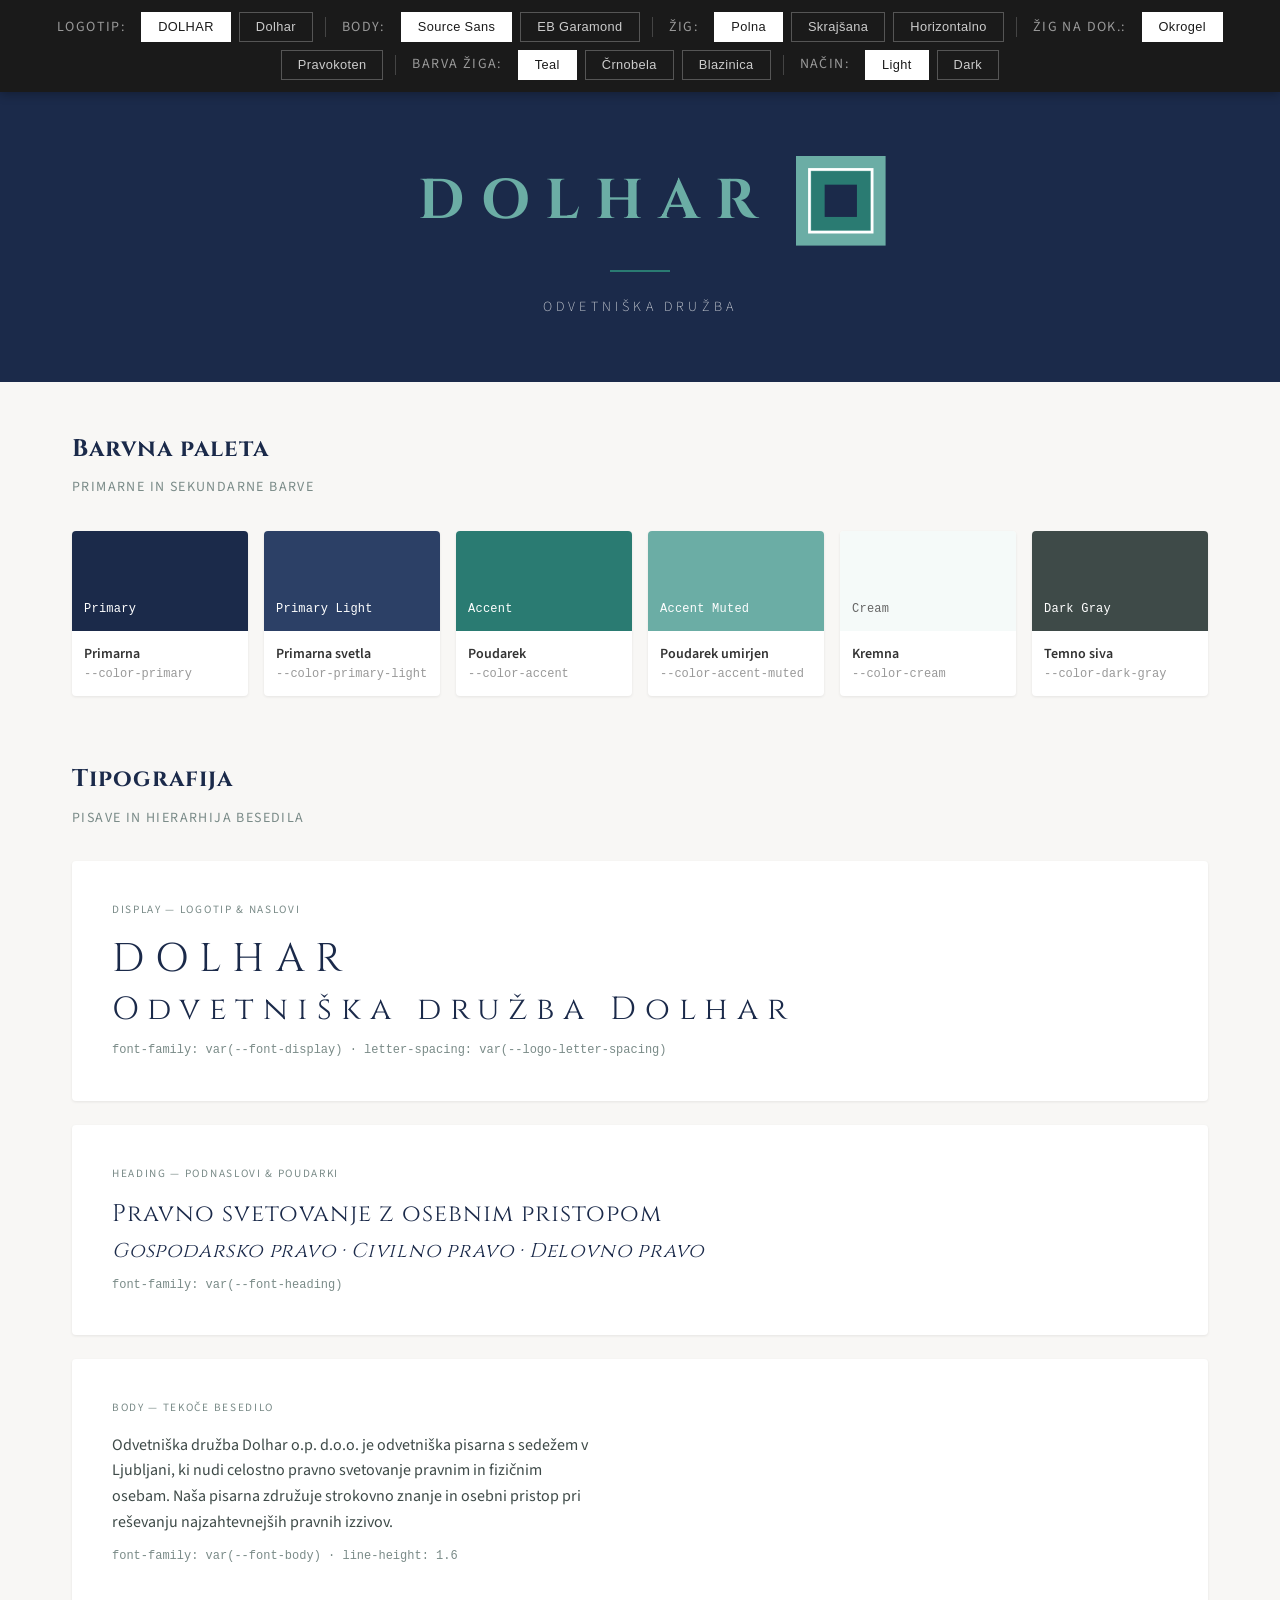
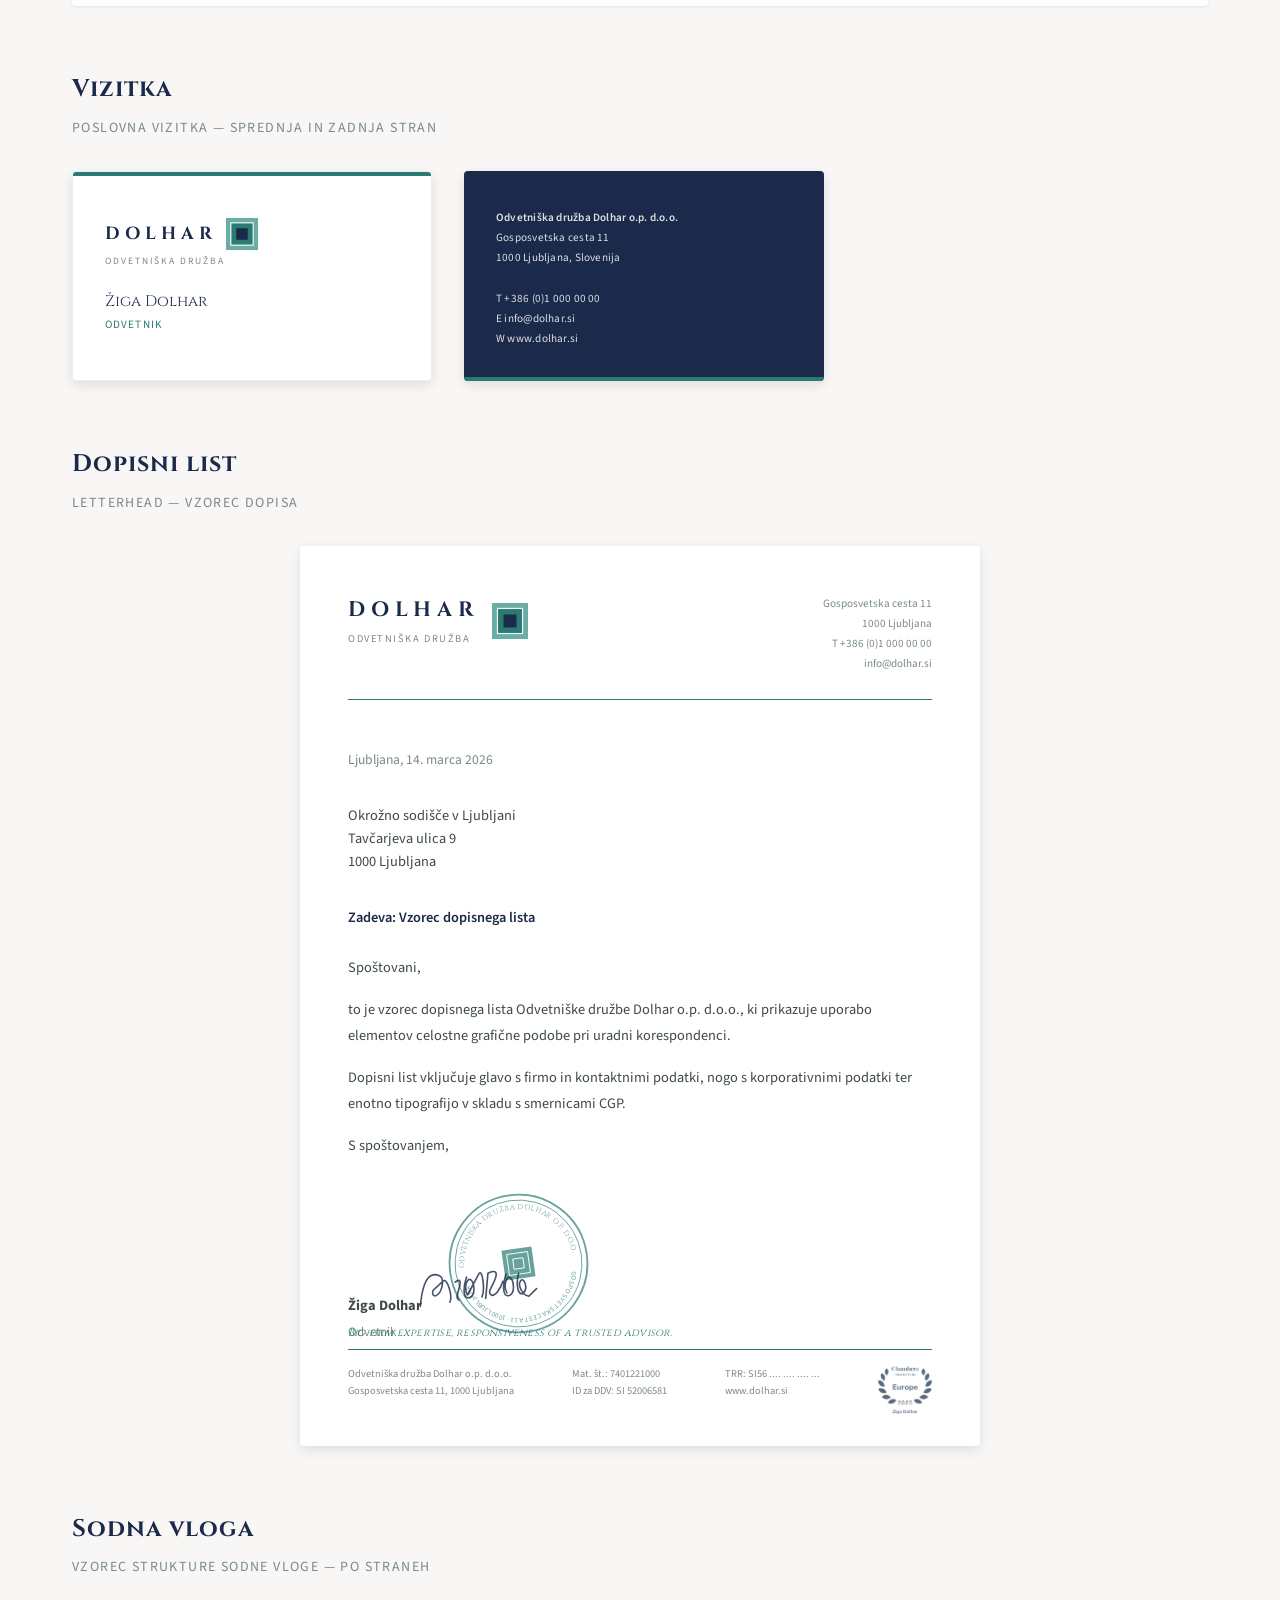
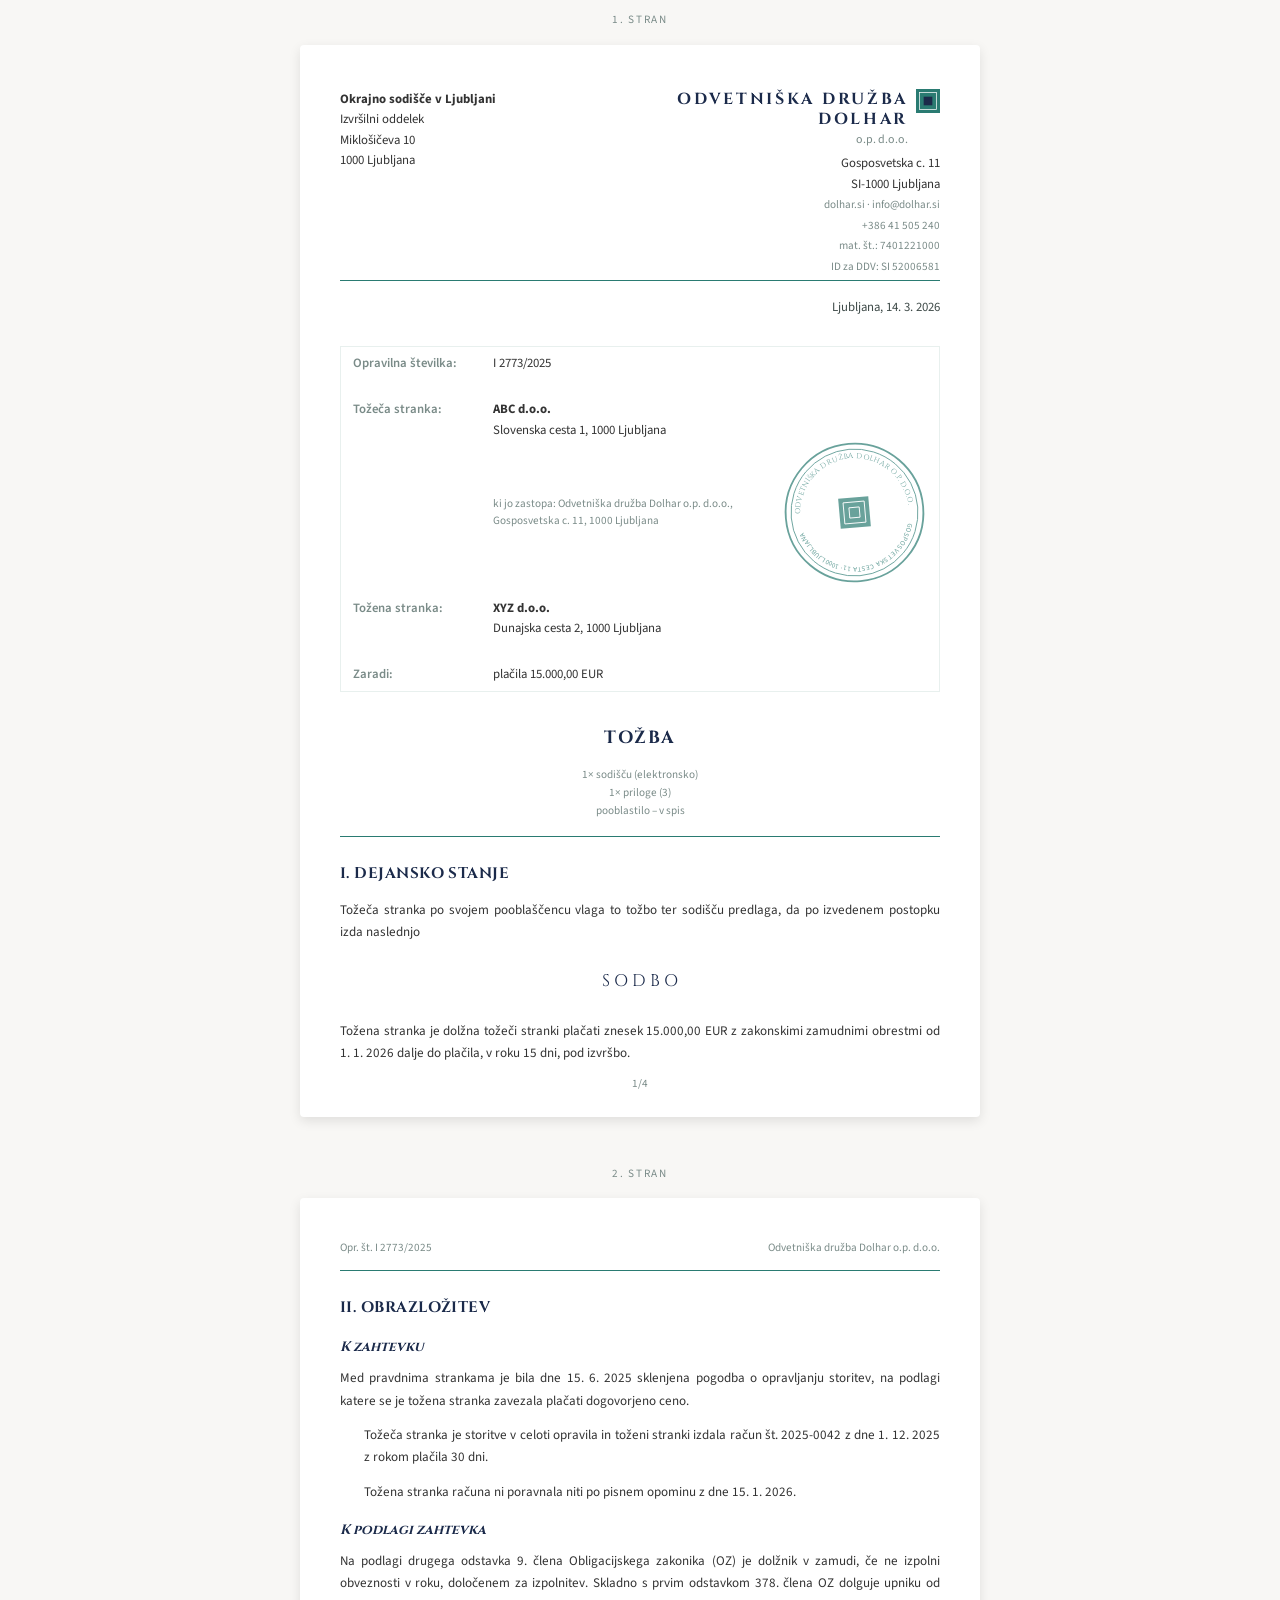
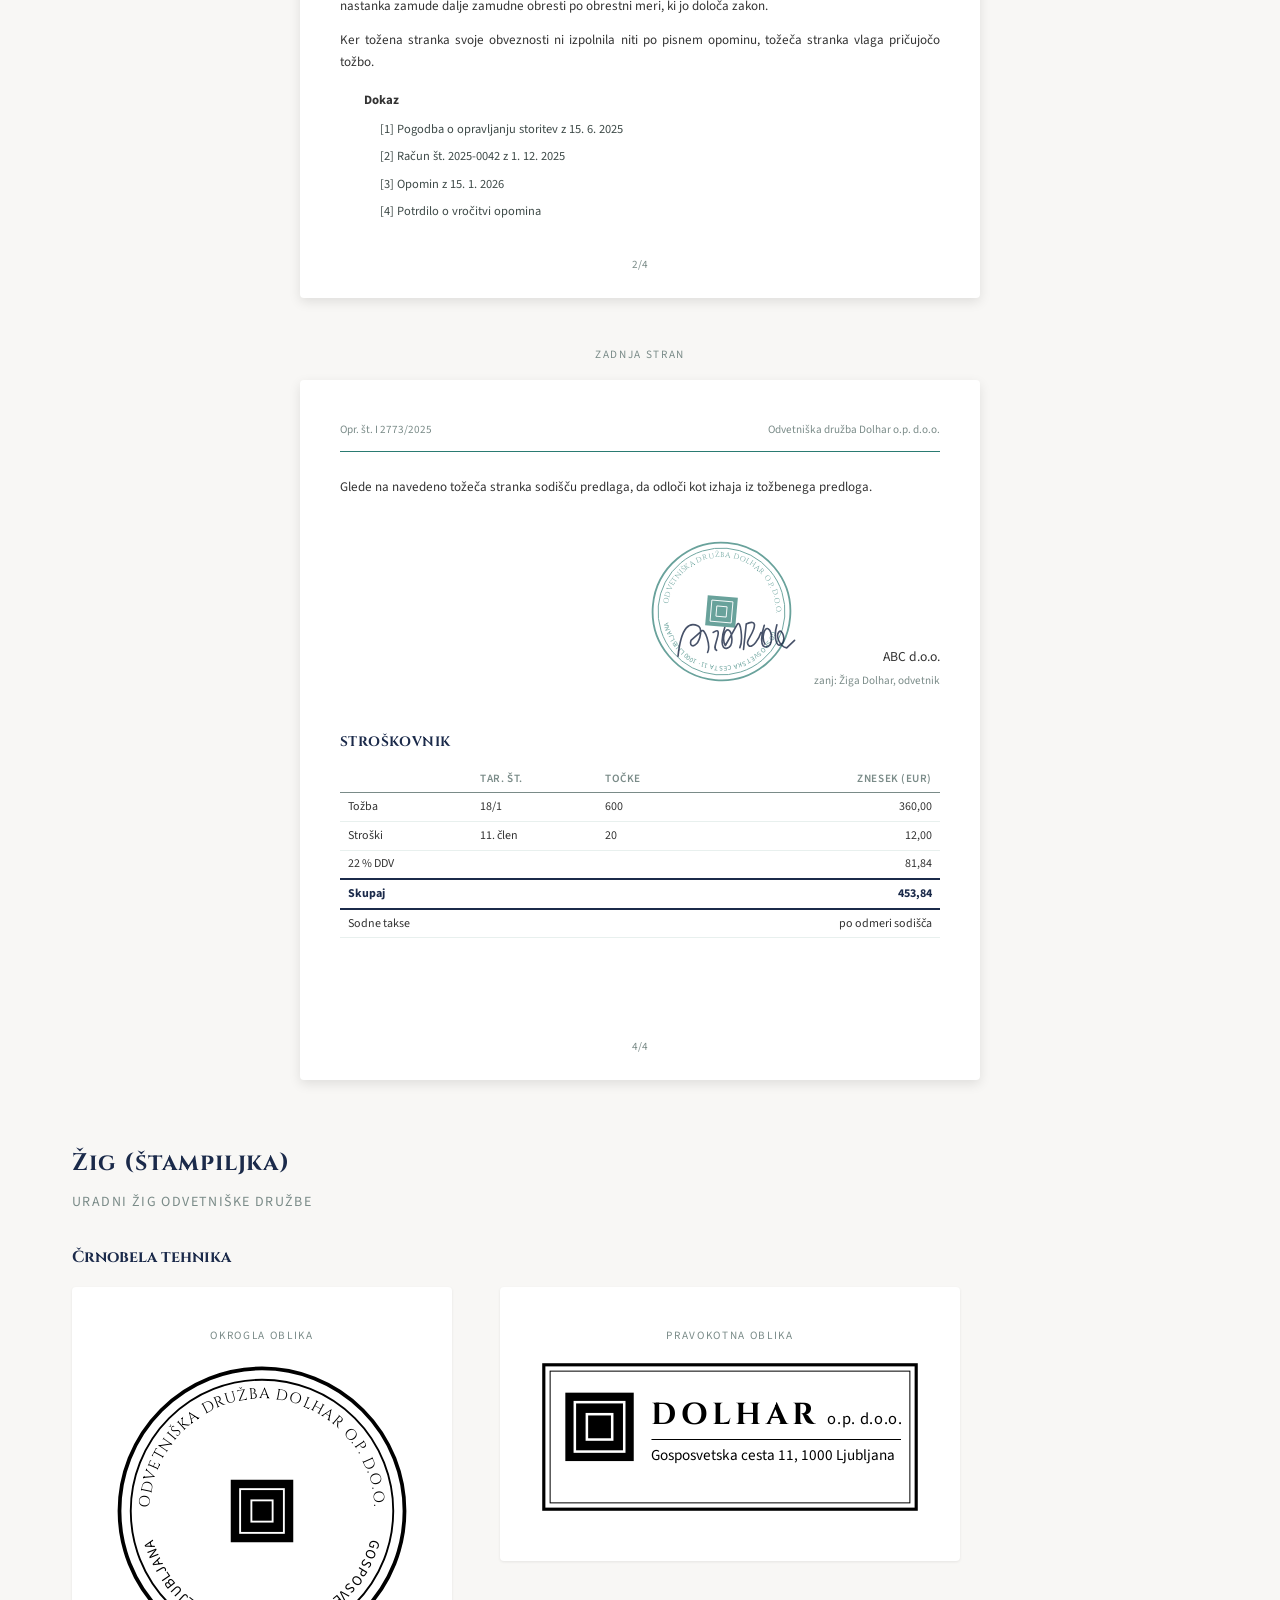
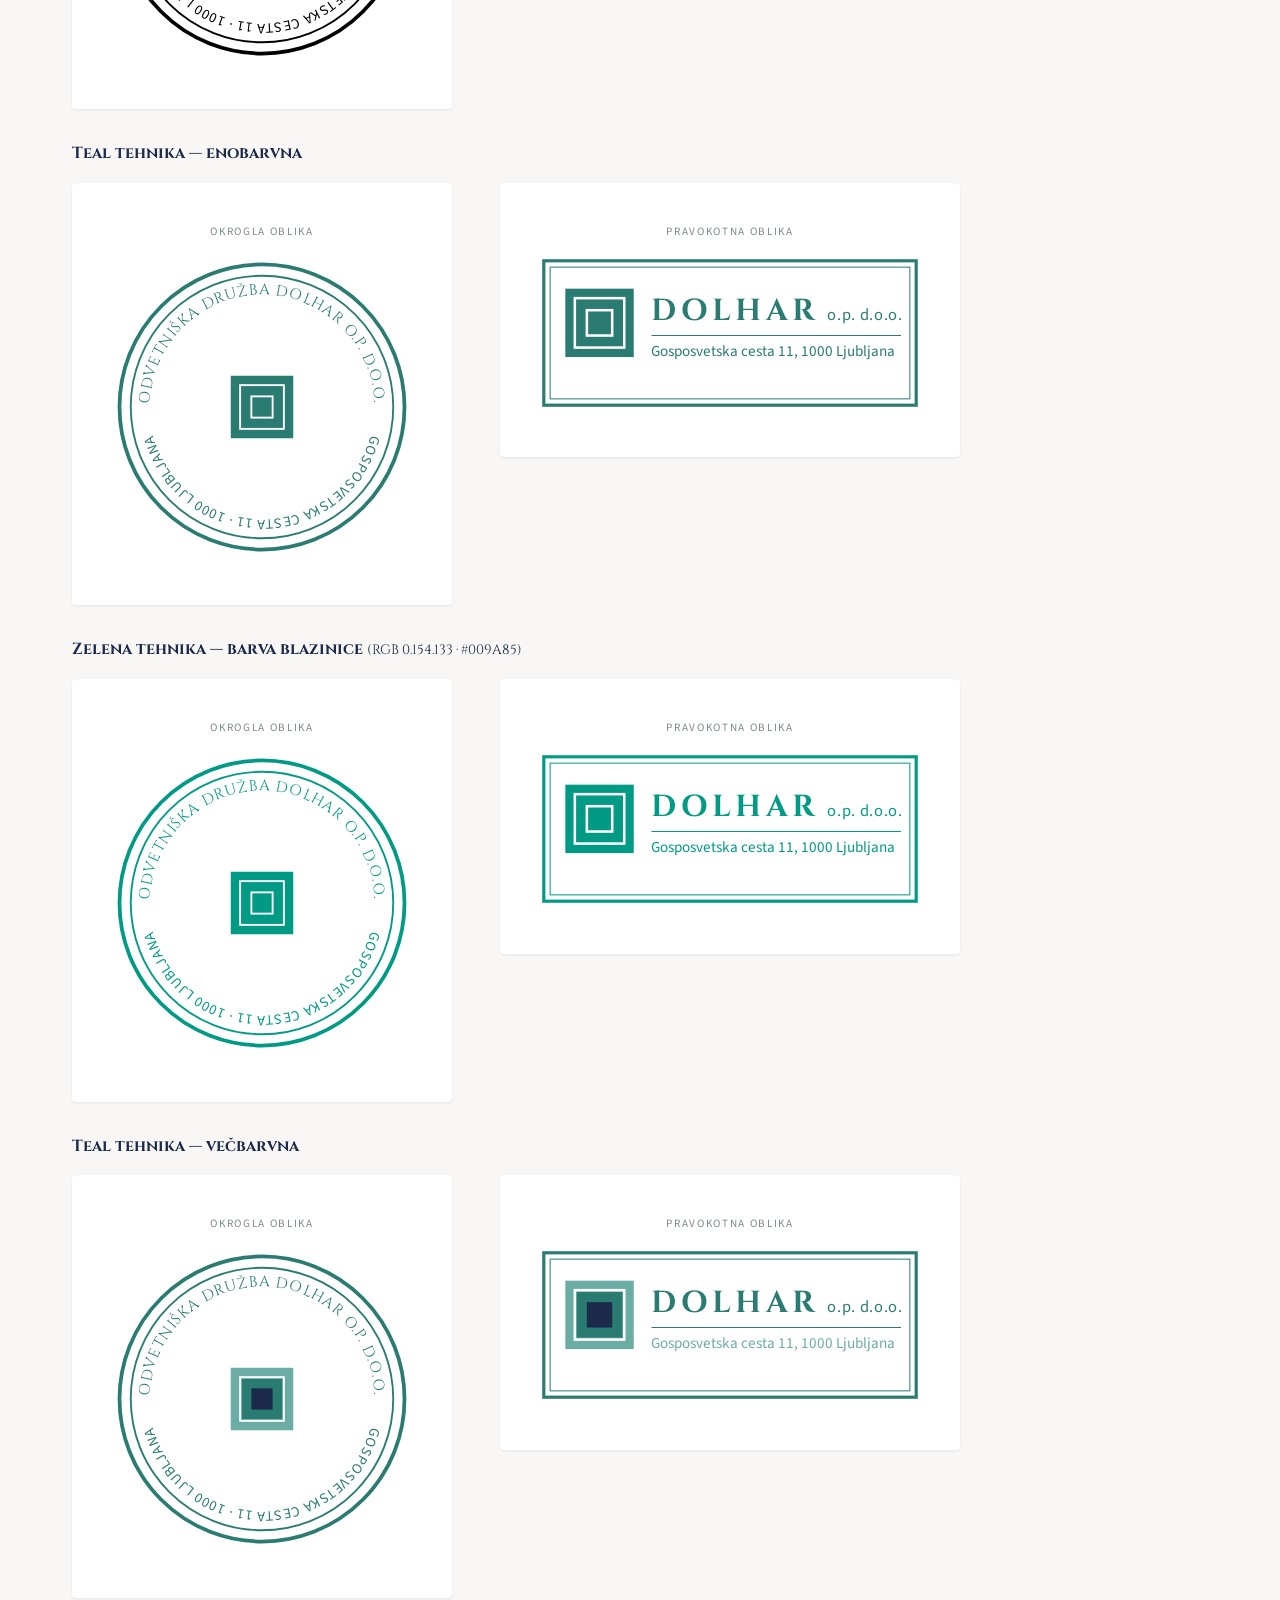
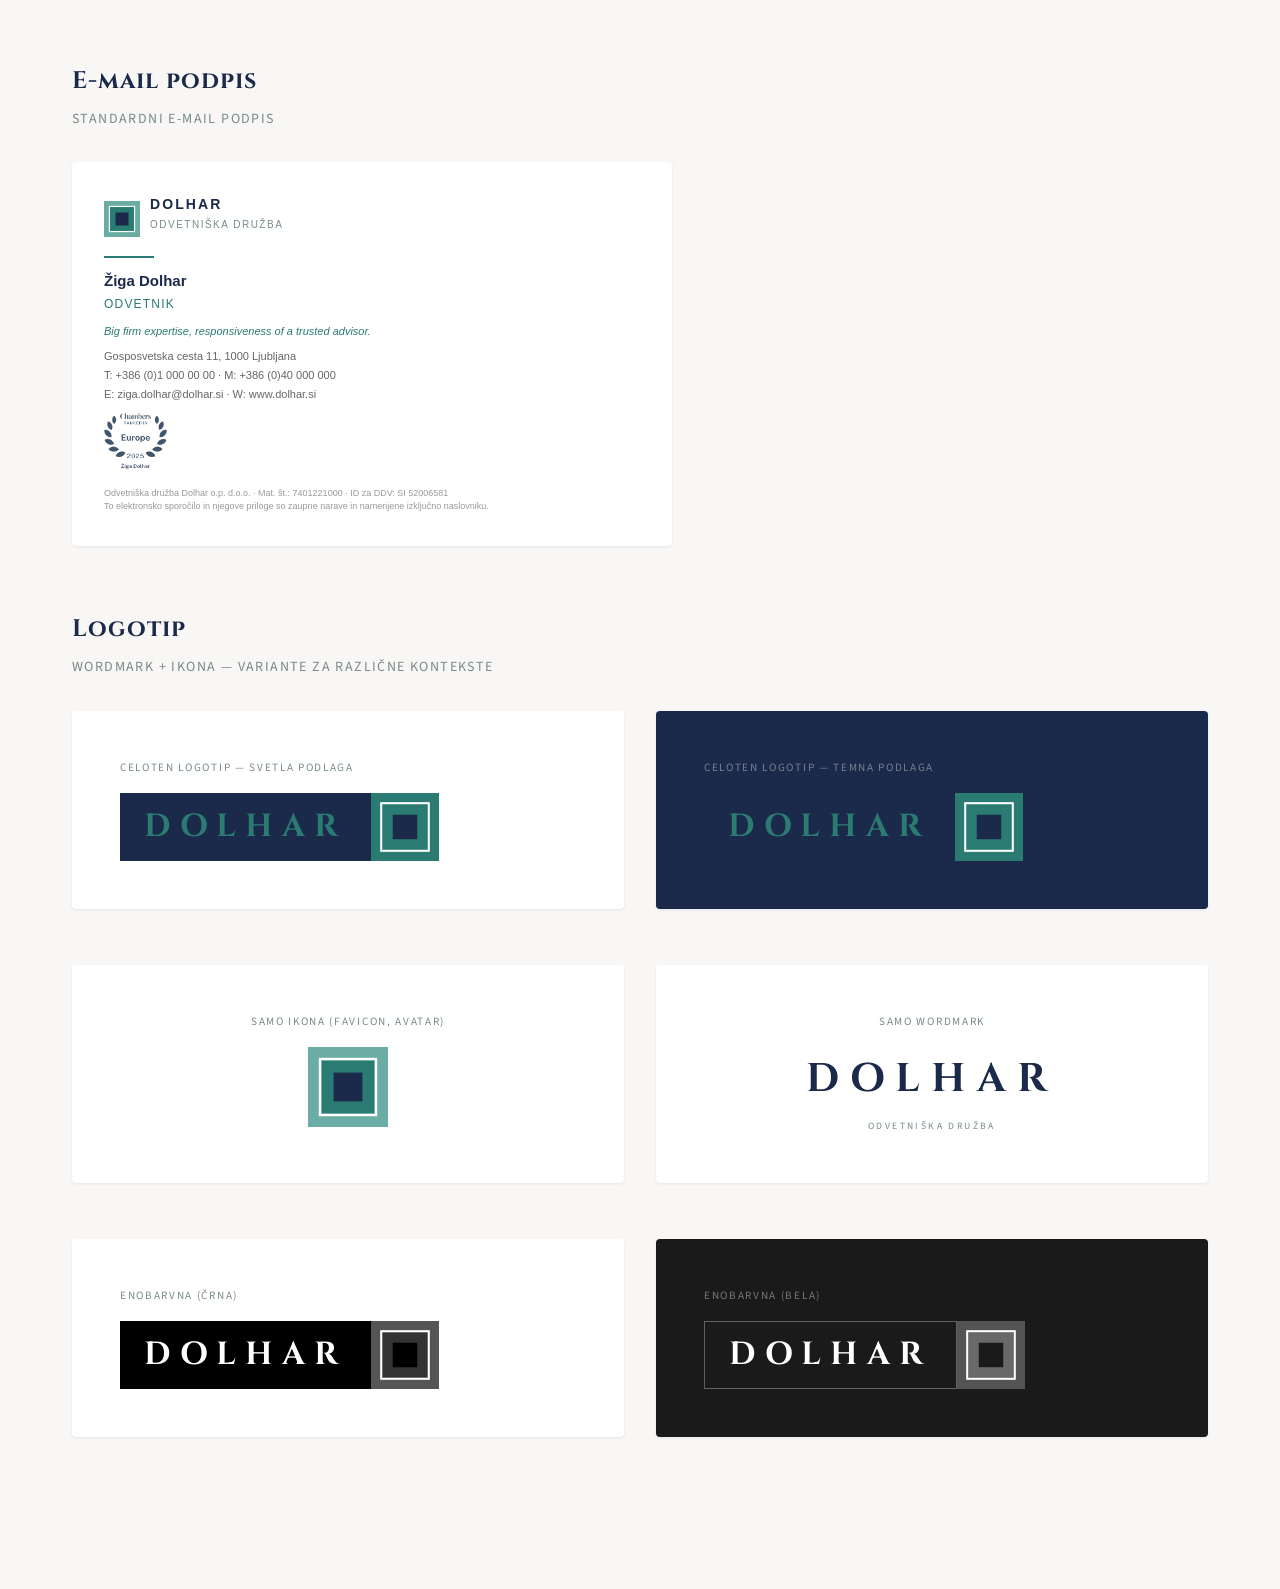
==== commit 82516bb6: "Remove teal variant toggle, keep custom only Co-Authored-By: Claude Opus 4.6 (1M context) <noreply@a" ====
--- a/Sample7/website/index.html
+++ b/Sample7/website/index.html
@@ -18,10 +18,6 @@
 
   <!-- Theme Switcher -->
   <nav class="theme-switcher">
-    <span>Teal:</span>
-    <button class="teal-btn active" data-teal="custom">Lastna</button>
-    <button class="teal-btn" data-teal="designer">Oblikovalčeva</button>
-    <span class="switcher-divider"></span>
     <span>Logotip:</span>
     <button class="logocase-btn active" data-logocase="upper">DOLHAR</button>
     <button class="logocase-btn" data-logocase="sentence">Dolhar</button>
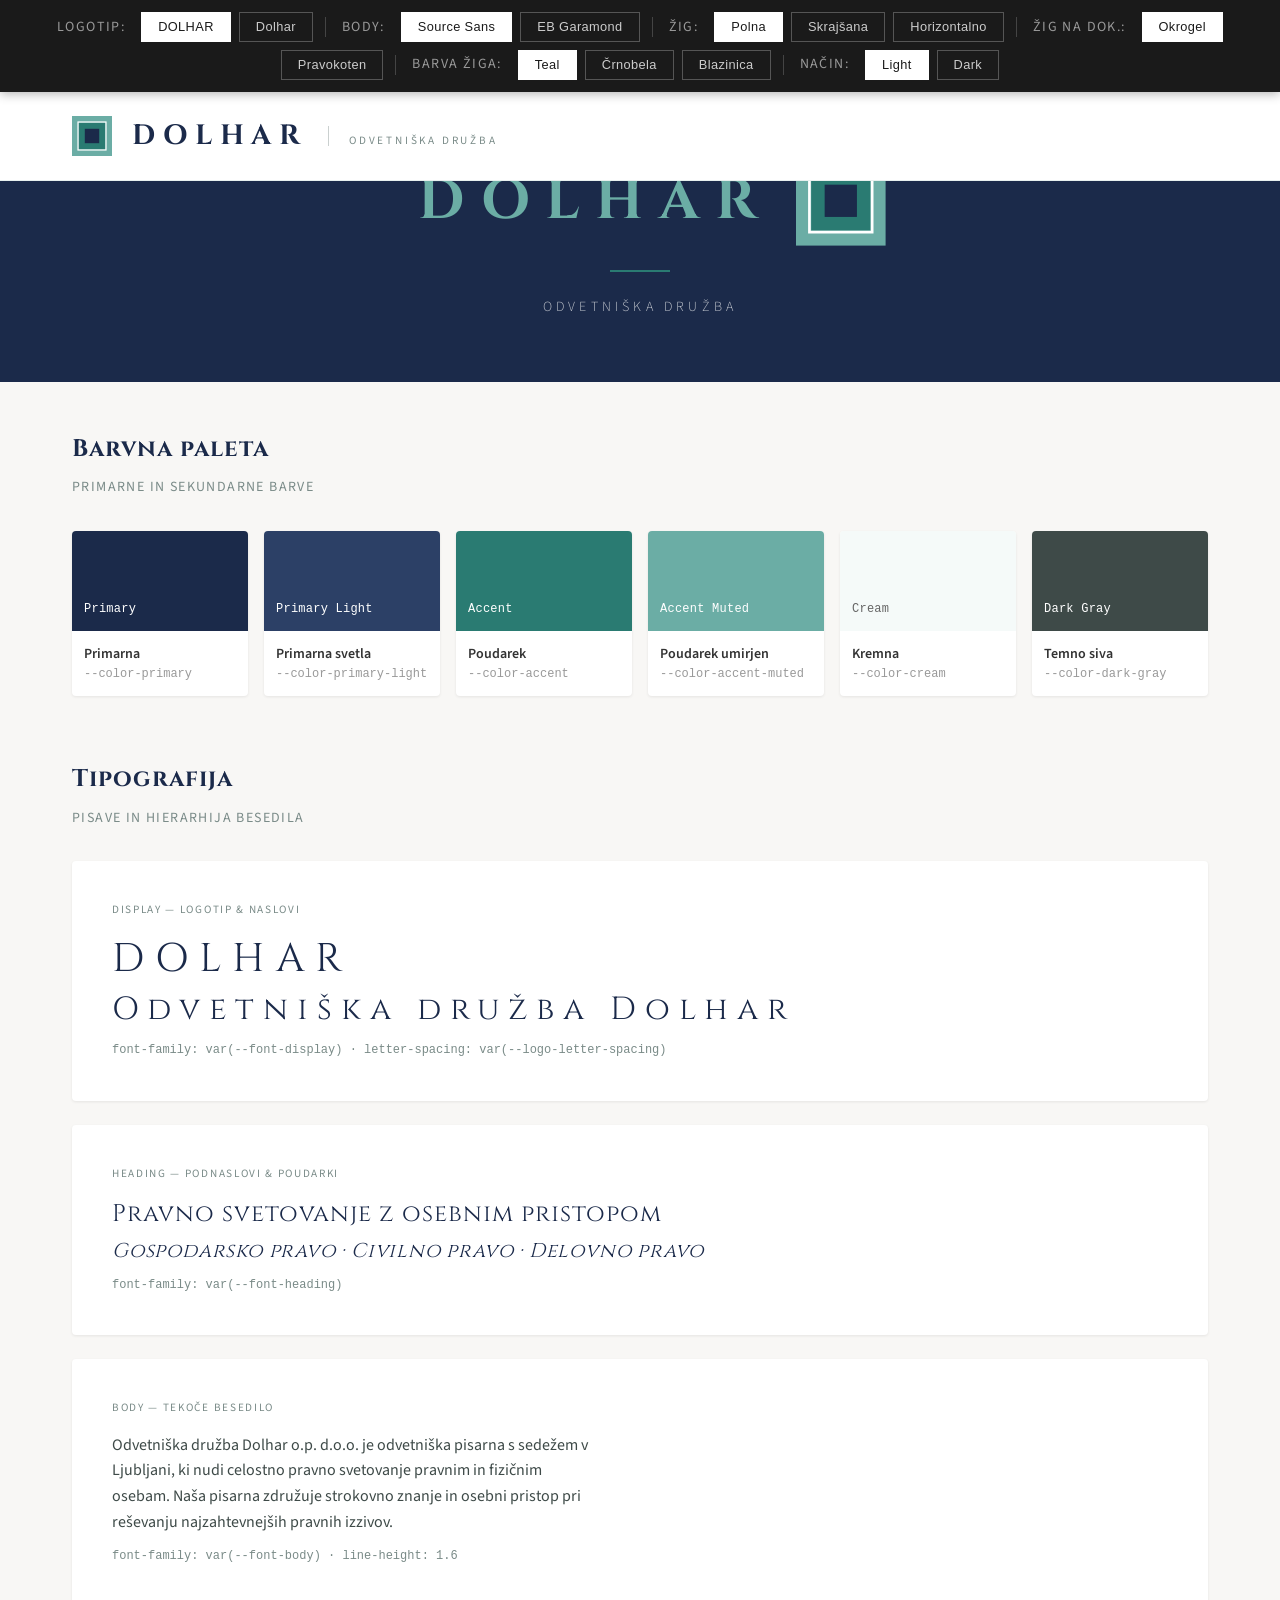
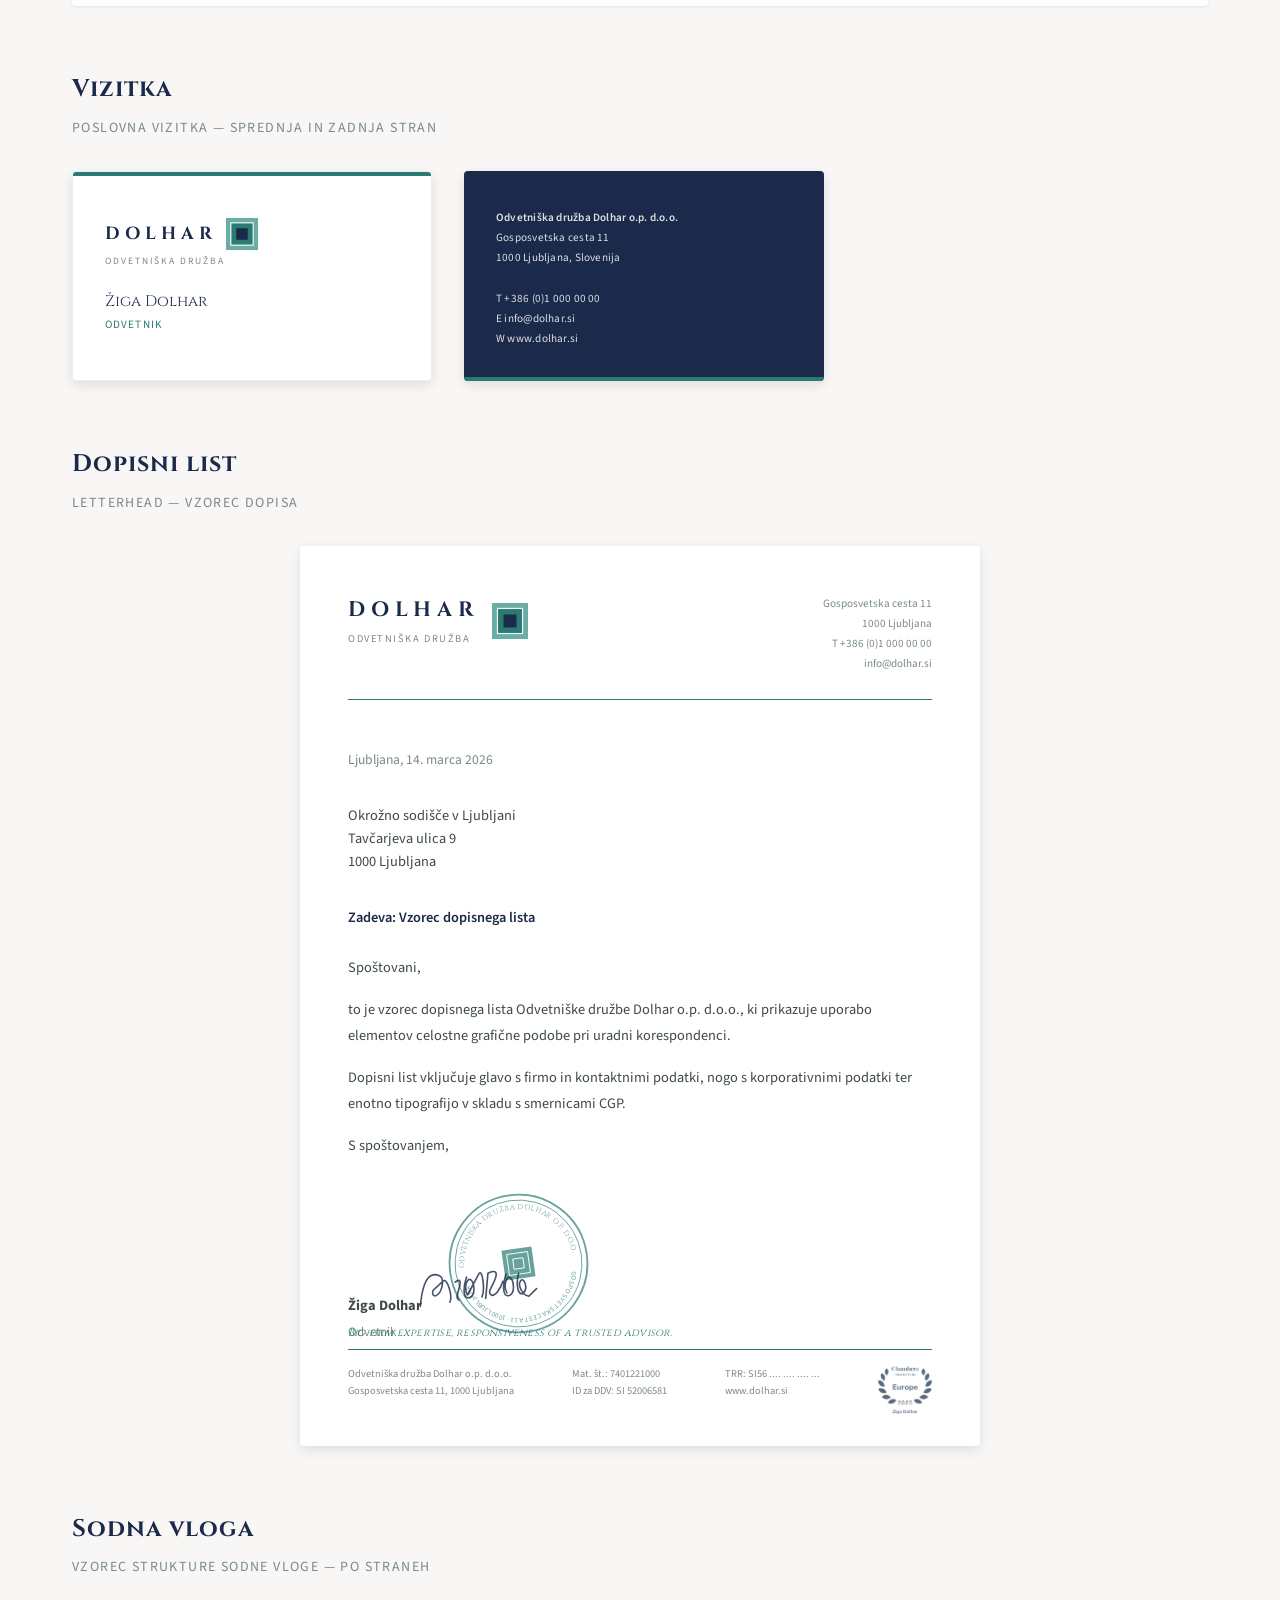
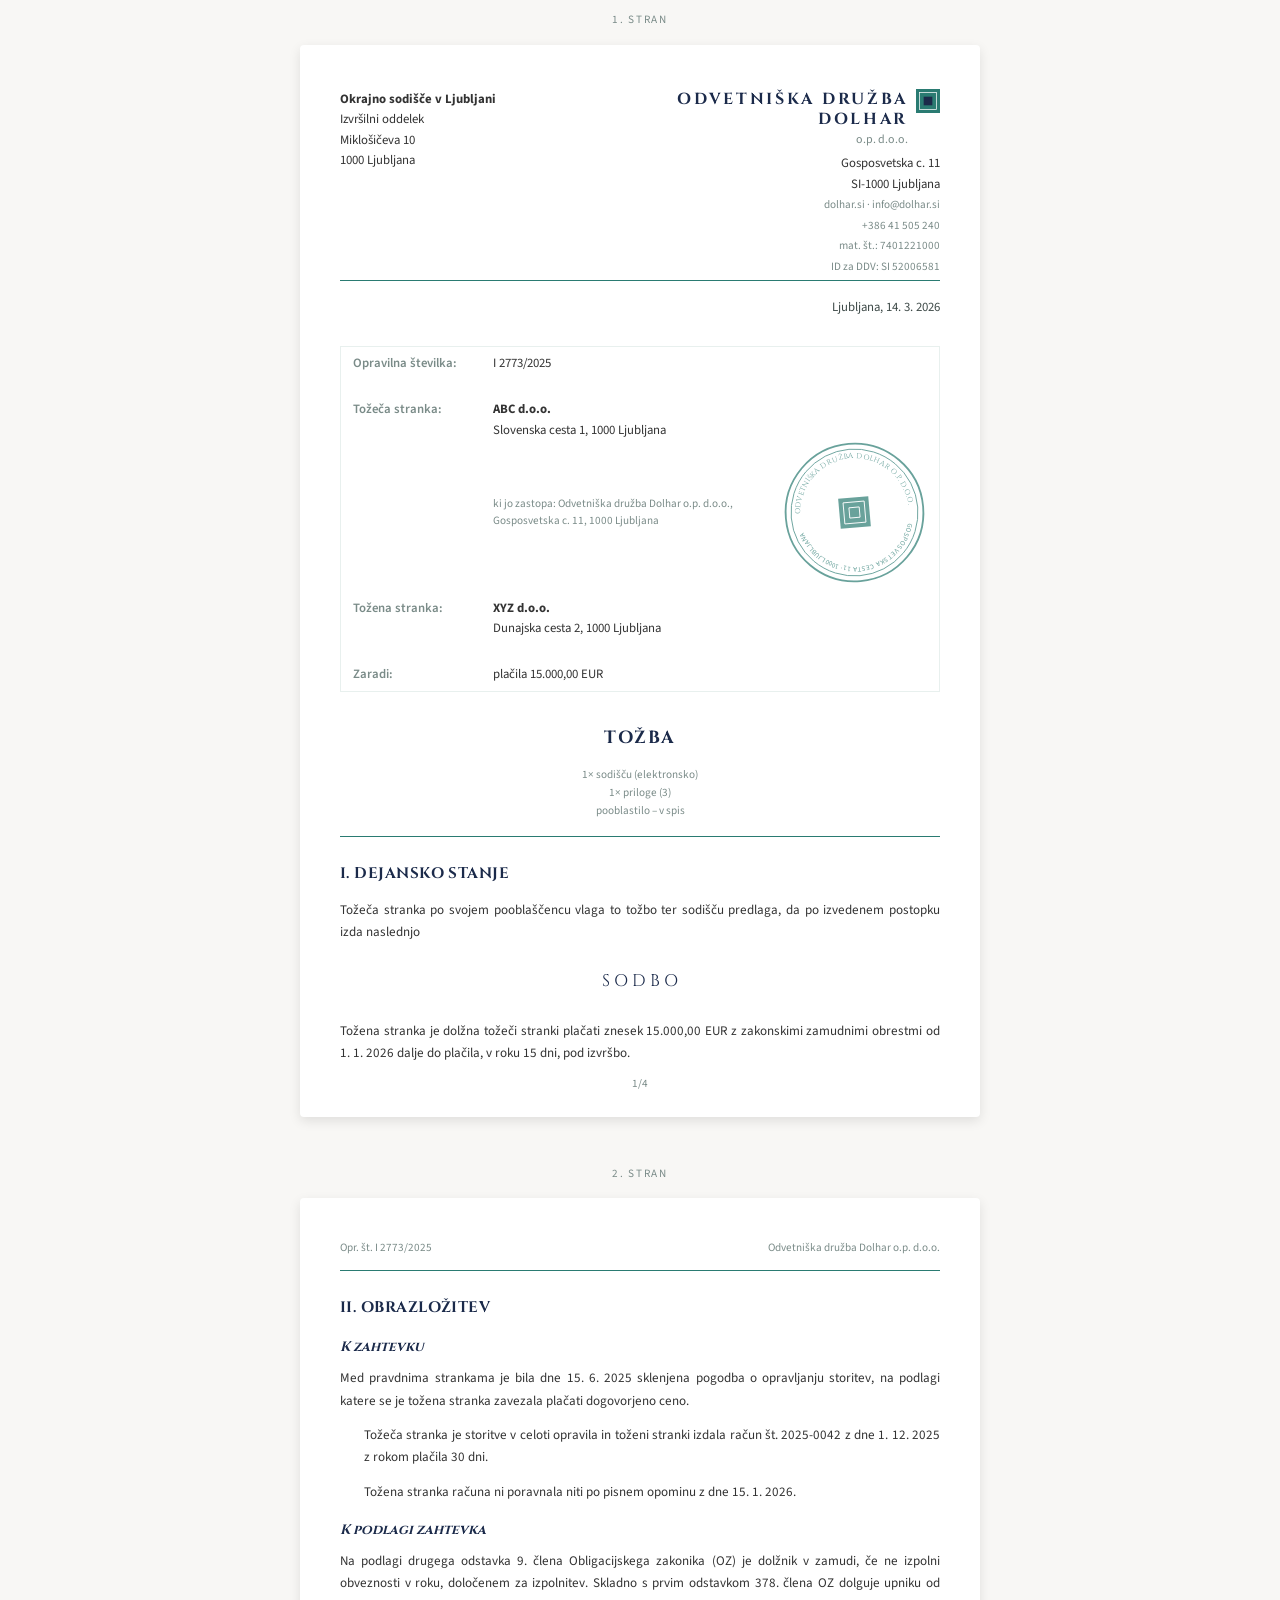
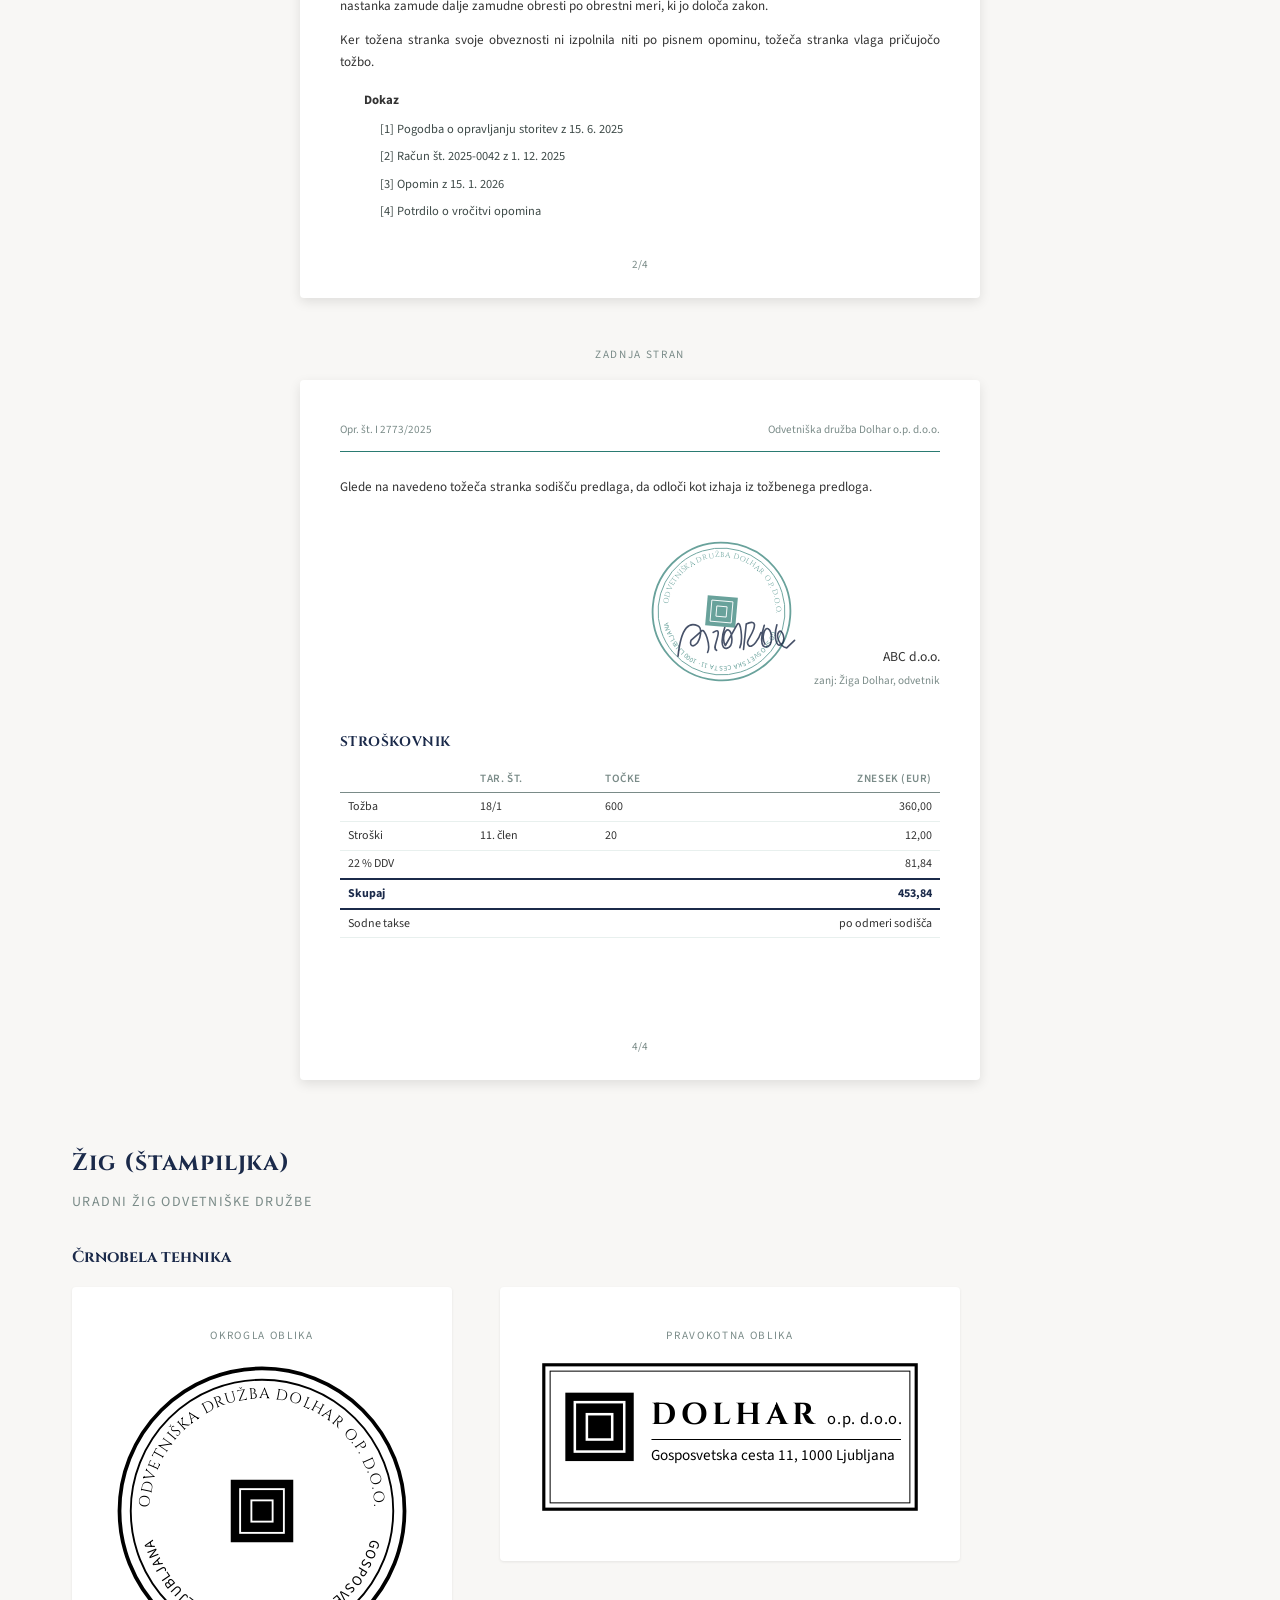
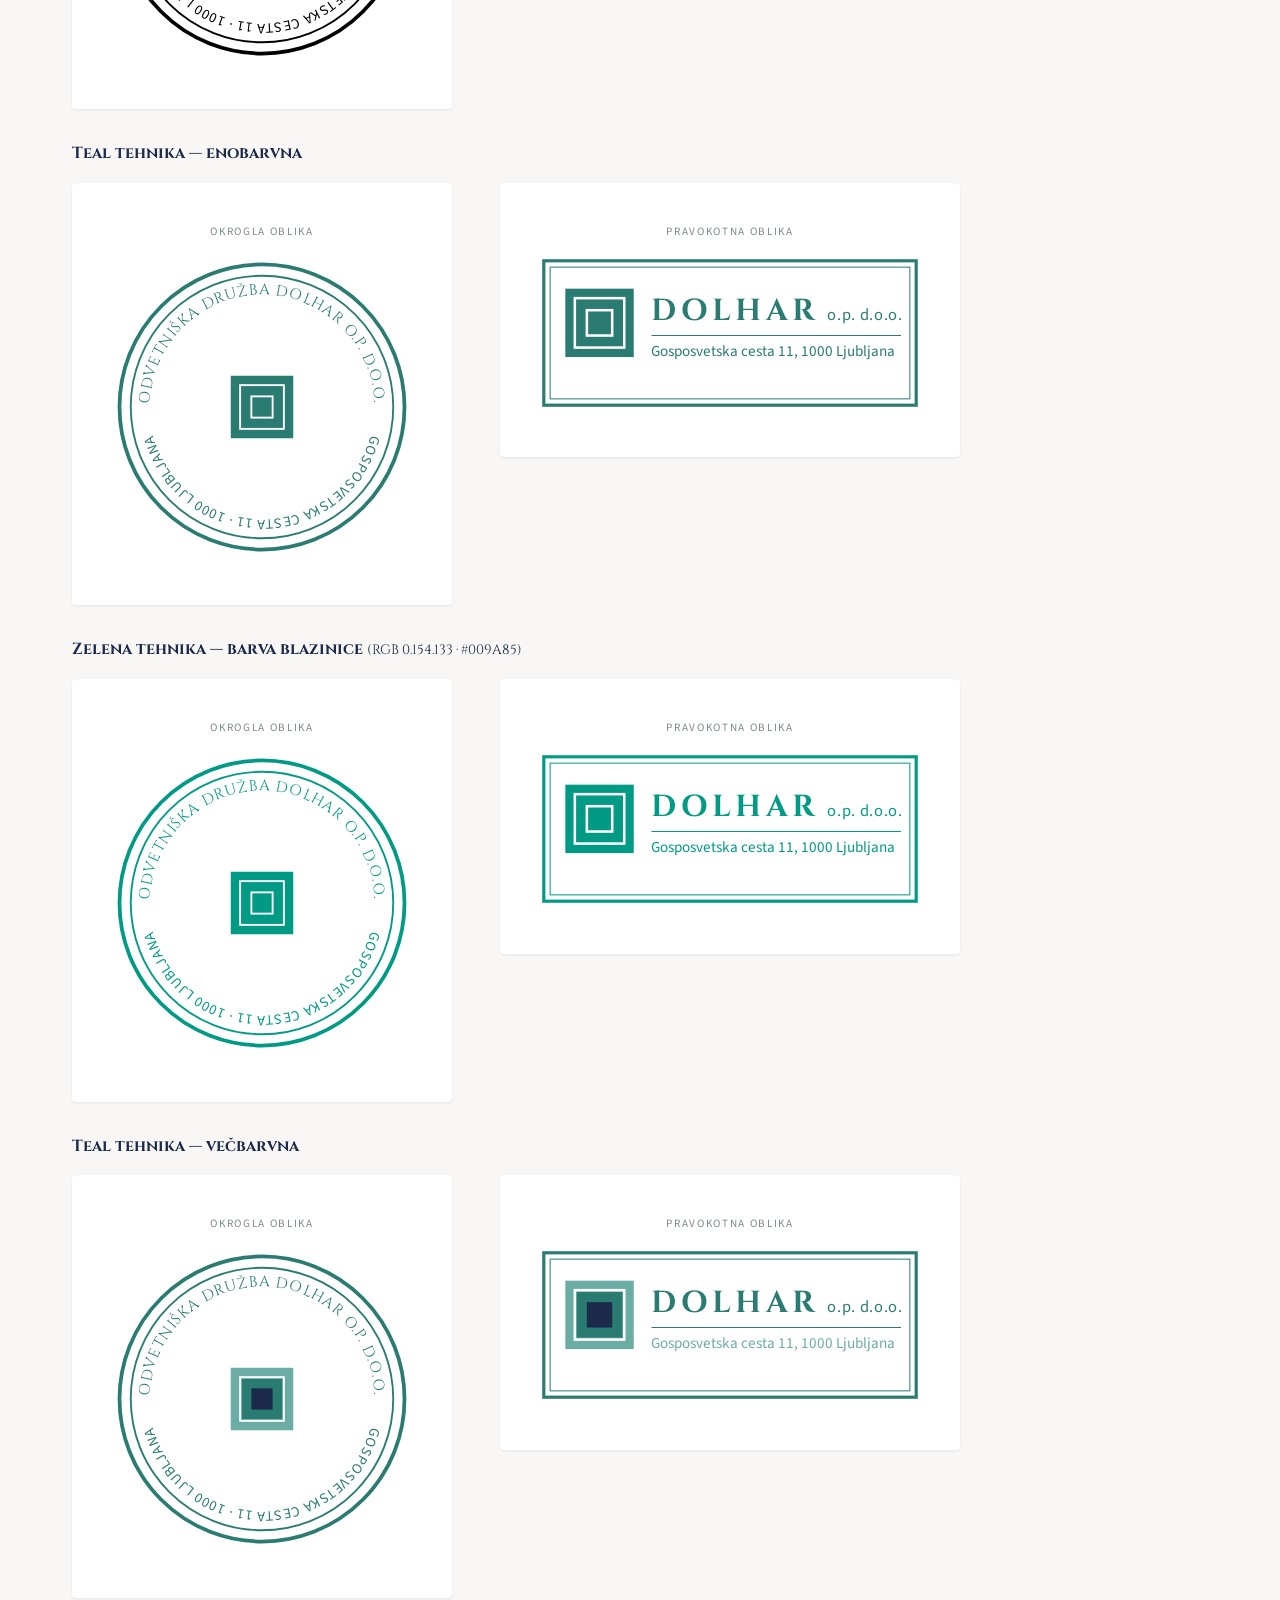
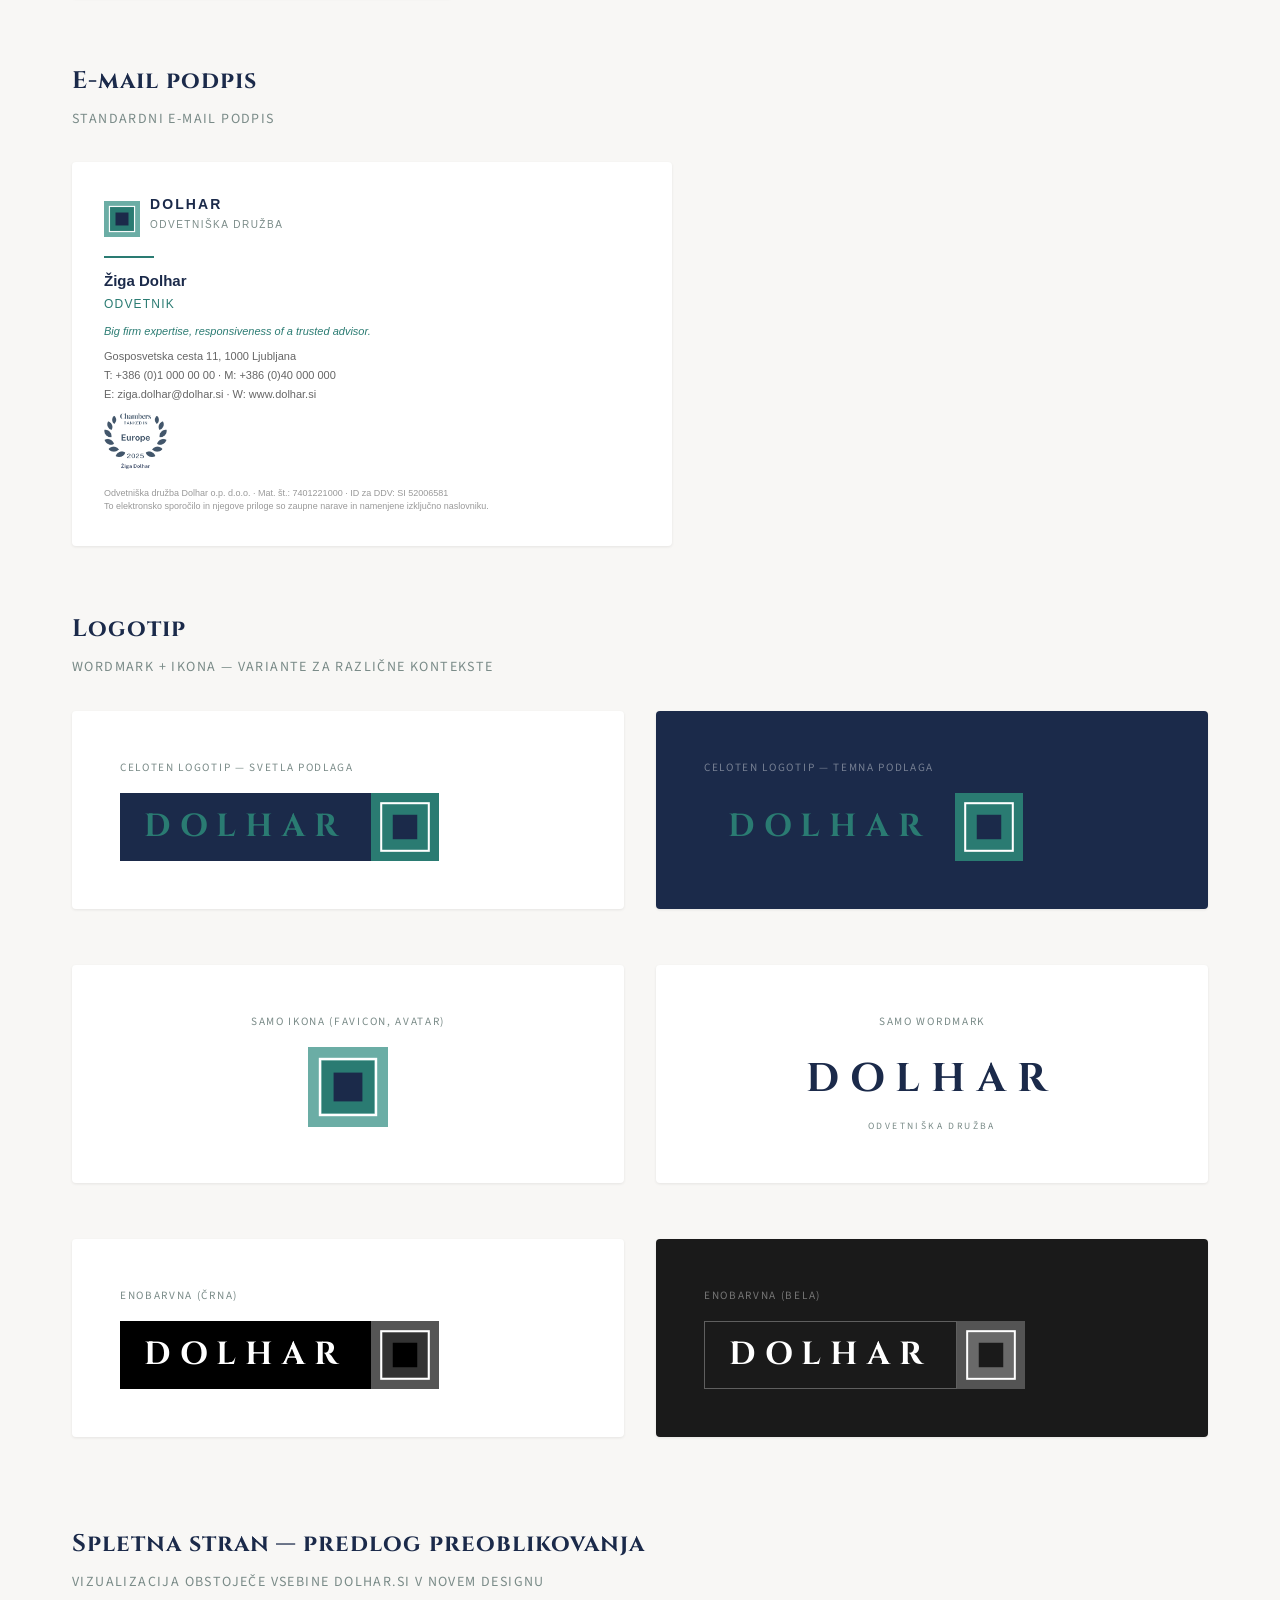
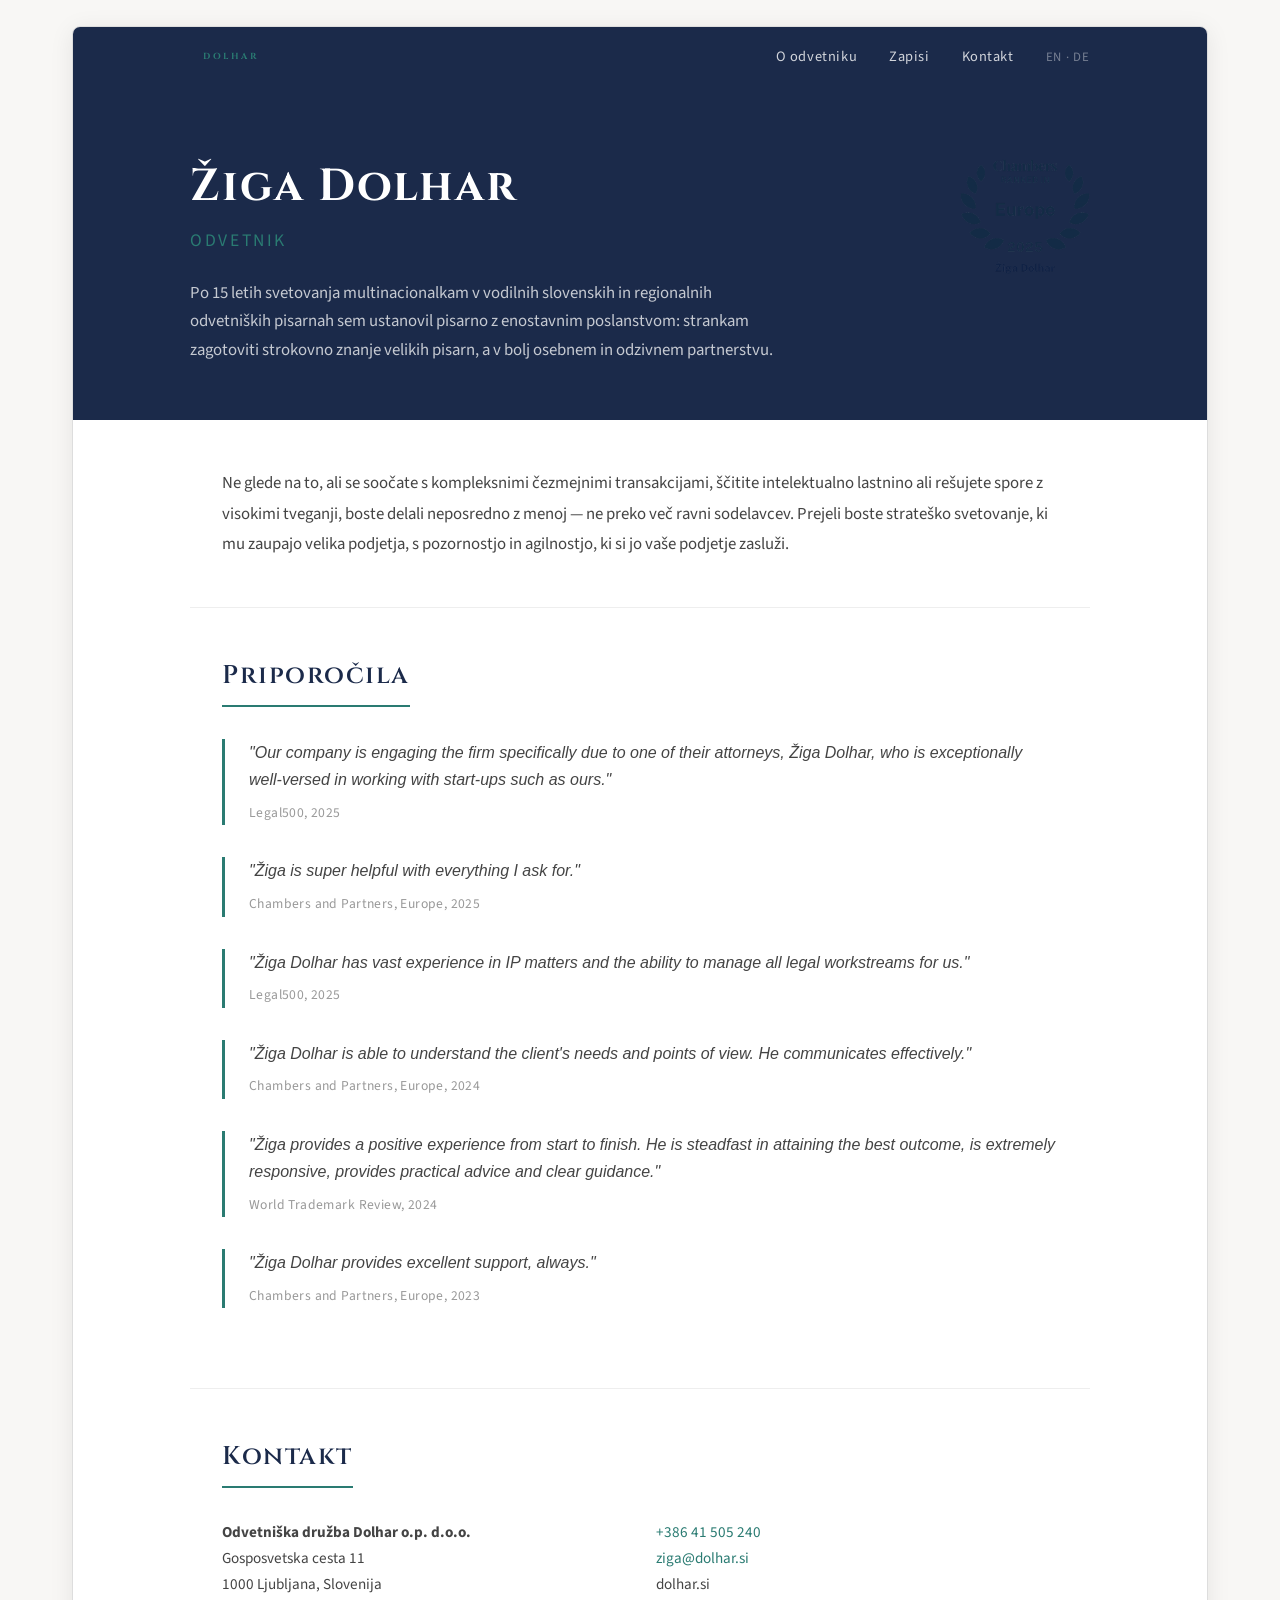
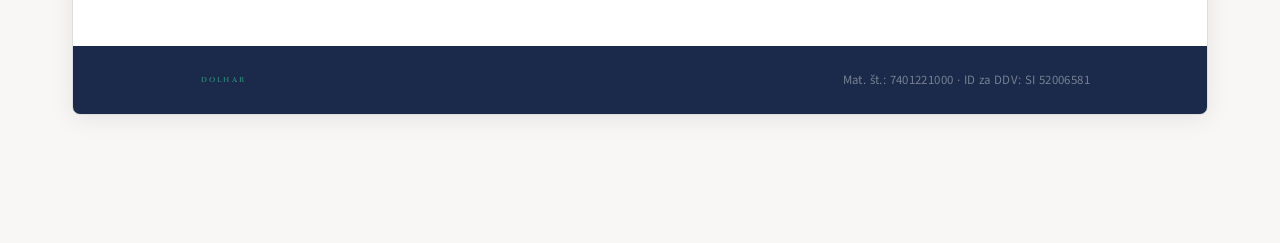
==== commit 67a000ef: "Add website redesign preview section Shows how existing dolhar.si content would look in the new corp" ====
--- a/Sample7/website/index.html
+++ b/Sample7/website/index.html
@@ -944,6 +944,142 @@
       </div>
     </section>
 
+
+    <!-- ======================== SPLETNA STRAN — REDESIGN ======================== -->
+    <section id="spletna-stran">
+      <h2 class="section-title">Spletna stran — predlog preoblikovanja</h2>
+      <p class="section-subtitle">Vizualizacija obstoječe vsebine dolhar.si v novem designu</p>
+
+      <div class="web-redesign">
+        <!-- NAV -->
+        <nav class="wr-nav">
+          <div class="wr-nav-inner">
+            <div class="wr-nav-logo">
+              <div class="logo-lockup" style="transform: scale(0.55); transform-origin: left center;">
+                <div class="logo-wordmark-area" style="background: transparent;">
+                  <div class="wordmark" style="color: var(--color-accent);">Dolhar</div>
+                </div>
+                <div class="logo-icon-area">
+                  <svg class="logo-icon" viewBox="0 0 100 100" xmlns="http://www.w3.org/2000/svg">
+                    <rect width="100" height="100" fill="var(--color-accent)"/>
+                    <rect x="15" y="15" width="70" height="70" fill="none" stroke="#fff" stroke-width="3"/>
+                    <rect x="32" y="32" width="36" height="36" fill="var(--color-primary)"/>
+                  </svg>
+                </div>
+              </div>
+            </div>
+            <div class="wr-nav-links">
+              <a href="#">O odvetniku</a>
+              <a href="#">Zapisi</a>
+              <a href="#">Kontakt</a>
+              <span class="wr-nav-lang">EN · DE</span>
+            </div>
+          </div>
+        </nav>
+
+        <!-- HERO -->
+        <div class="wr-hero">
+          <div class="wr-hero-inner">
+            <div class="wr-hero-text">
+              <h1 class="wr-hero-title">Žiga Dolhar</h1>
+              <p class="wr-hero-subtitle">Odvetnik</p>
+              <p class="wr-hero-lead">
+                Po 15 letih svetovanja multinacionalkam v vodilnih slovenskih in regionalnih odvetniških pisarnah
+                sem ustanovil pisarno z enostavnim poslanstvom: strankam zagotoviti strokovno znanje velikih pisarn,
+                a v bolj osebnem in odzivnem partnerstvu.
+              </p>
+            </div>
+            <div class="wr-hero-badge">
+              <img src="assets/images/Chambers-2025.png" alt="Chambers Ranked in Europe 2025" style="width: 130px; opacity: 0.9;">
+            </div>
+          </div>
+        </div>
+
+        <!-- O MENI -->
+        <div class="wr-section">
+          <p class="wr-body">
+            Ne glede na to, ali se soočate s kompleksnimi čezmejnimi transakcijami, ščitite intelektualno lastnino ali
+            rešujete spore z visokimi tveganji, boste delali neposredno z menoj — ne preko več ravni sodelavcev.
+            Prejeli boste strateško svetovanje, ki mu zaupajo velika podjetja, s pozornostjo in agilnostjo, ki si
+            jo vaše podjetje zasluži.
+          </p>
+        </div>
+
+        <!-- PRIPOROČILA -->
+        <div class="wr-section wr-testimonials">
+          <h2 class="wr-section-title">Priporočila</h2>
+
+          <blockquote class="wr-quote">
+            <p>"Our company is engaging the firm specifically due to one of their attorneys, Žiga Dolhar, who is exceptionally well-versed in working with start-ups such as ours."</p>
+            <cite>Legal500, 2025</cite>
+          </blockquote>
+
+          <blockquote class="wr-quote">
+            <p>"Žiga is super helpful with everything I ask for."</p>
+            <cite>Chambers and Partners, Europe, 2025</cite>
+          </blockquote>
+
+          <blockquote class="wr-quote">
+            <p>"Žiga Dolhar has vast experience in IP matters and the ability to manage all legal workstreams for us."</p>
+            <cite>Legal500, 2025</cite>
+          </blockquote>
+
+          <blockquote class="wr-quote">
+            <p>"Žiga Dolhar is able to understand the client's needs and points of view. He communicates effectively."</p>
+            <cite>Chambers and Partners, Europe, 2024</cite>
+          </blockquote>
+
+          <blockquote class="wr-quote">
+            <p>"Žiga provides a positive experience from start to finish. He is steadfast in attaining the best outcome, is extremely responsive, provides practical advice and clear guidance."</p>
+            <cite>World Trademark Review, 2024</cite>
+          </blockquote>
+
+          <blockquote class="wr-quote">
+            <p>"Žiga Dolhar provides excellent support, always."</p>
+            <cite>Chambers and Partners, Europe, 2023</cite>
+          </blockquote>
+        </div>
+
+        <!-- KONTAKT -->
+        <div class="wr-section wr-contact">
+          <h2 class="wr-section-title">Kontakt</h2>
+          <div class="wr-contact-grid">
+            <div>
+              <strong>Odvetniška družba Dolhar o.p. d.o.o.</strong><br>
+              Gosposvetska cesta 11<br>
+              1000 Ljubljana, Slovenija
+            </div>
+            <div>
+              <a href="tel:+38641505240">+386 41 505 240</a><br>
+              <a href="mailto:ziga@dolhar.si">ziga@dolhar.si</a><br>
+              dolhar.si
+            </div>
+          </div>
+        </div>
+
+        <!-- FOOTER -->
+        <div class="wr-footer">
+          <div class="wr-footer-inner">
+            <div class="logo-lockup" style="transform: scale(0.45); transform-origin: left center;">
+              <div class="logo-wordmark-area" style="background: transparent;">
+                <div class="wordmark" style="color: var(--color-accent);">Dolhar</div>
+              </div>
+              <div class="logo-icon-area">
+                <svg class="logo-icon" viewBox="0 0 100 100" xmlns="http://www.w3.org/2000/svg">
+                  <rect width="100" height="100" fill="var(--color-accent)"/>
+                  <rect x="15" y="15" width="70" height="70" fill="none" stroke="#fff" stroke-width="3"/>
+                  <rect x="32" y="32" width="36" height="36" fill="var(--color-primary)"/>
+                </svg>
+              </div>
+            </div>
+            <div class="wr-footer-legal">
+              Mat. št.: 7401221000 · ID za DDV: SI 52006581
+            </div>
+          </div>
+        </div>
+      </div>
+    </section>
+
   </div>
 
   <script src="js/main.js"></script>
--- a/Sample7/website/css/style.css
+++ b/Sample7/website/css/style.css
@@ -1297,3 +1297,197 @@
 [data-mode="dark"] .cf-page-label {
   color: #666;
 }
+
+/* ======================== WEB REDESIGN ======================== */
+.web-redesign {
+  border: 1px solid #ddd;
+  border-radius: 8px;
+  overflow: hidden;
+  background: #fff;
+  box-shadow: 0 4px 24px rgba(0,0,0,0.08);
+}
+
+/* Nav */
+.wr-nav {
+  background: var(--color-primary);
+  padding: 0 2rem;
+}
+
+.wr-nav-inner {
+  max-width: 900px;
+  margin: 0 auto;
+  display: flex;
+  align-items: center;
+  justify-content: space-between;
+  height: 60px;
+}
+
+.wr-nav-links {
+  display: flex;
+  align-items: center;
+  gap: 2rem;
+}
+
+.wr-nav-links a {
+  color: rgba(255,255,255,0.8);
+  text-decoration: none;
+  font-family: var(--font-body);
+  font-size: 0.9rem;
+  letter-spacing: 0.04em;
+  transition: color 0.2s;
+}
+
+.wr-nav-links a:hover {
+  color: var(--color-accent);
+}
+
+.wr-nav-lang {
+  color: rgba(255,255,255,0.4);
+  font-size: 0.8rem;
+  letter-spacing: 0.06em;
+}
+
+/* Hero */
+.wr-hero {
+  background: var(--color-primary);
+  padding: 4rem 2rem 3.5rem;
+}
+
+.wr-hero-inner {
+  max-width: 900px;
+  margin: 0 auto;
+  display: flex;
+  align-items: flex-start;
+  justify-content: space-between;
+  gap: 3rem;
+}
+
+.wr-hero-title {
+  font-family: var(--font-display);
+  font-size: 2.8rem;
+  font-weight: 700;
+  color: #fff;
+  letter-spacing: 0.04em;
+  margin-bottom: 0.25rem;
+}
+
+.wr-hero-subtitle {
+  font-family: var(--font-body);
+  font-size: 1.1rem;
+  color: var(--color-accent);
+  letter-spacing: 0.15em;
+  text-transform: uppercase;
+  margin-bottom: 1.5rem;
+}
+
+.wr-hero-lead {
+  font-family: var(--font-body);
+  font-size: 1.05rem;
+  color: rgba(255,255,255,0.75);
+  line-height: 1.7;
+  max-width: 600px;
+}
+
+.wr-hero-badge {
+  flex-shrink: 0;
+  padding-top: 0.5rem;
+}
+
+/* Sections */
+.wr-section {
+  max-width: 900px;
+  margin: 0 auto;
+  padding: 3rem 2rem;
+}
+
+.wr-section-title {
+  font-family: var(--font-display);
+  font-size: 1.6rem;
+  font-weight: 600;
+  color: var(--color-primary);
+  letter-spacing: 0.06em;
+  margin-bottom: 2rem;
+  padding-bottom: 0.5rem;
+  border-bottom: 2px solid var(--color-accent);
+  display: inline-block;
+}
+
+.wr-body {
+  font-family: var(--font-body);
+  font-size: 1.05rem;
+  color: #444;
+  line-height: 1.8;
+}
+
+/* Testimonials */
+.wr-testimonials {
+  border-top: 1px solid #eee;
+}
+
+.wr-quote {
+  margin: 0 0 2rem 0;
+  padding-left: 1.5rem;
+  border-left: 3px solid var(--color-accent);
+}
+
+.wr-quote p {
+  font-family: var(--font-body);
+  font-size: 1rem;
+  color: #444;
+  line-height: 1.7;
+  font-style: italic;
+  margin-bottom: 0.4rem;
+}
+
+.wr-quote cite {
+  font-family: var(--font-body);
+  font-size: 0.85rem;
+  color: #999;
+  font-style: normal;
+  letter-spacing: 0.03em;
+}
+
+/* Contact */
+.wr-contact {
+  border-top: 1px solid #eee;
+}
+
+.wr-contact-grid {
+  display: grid;
+  grid-template-columns: 1fr 1fr;
+  gap: 2rem;
+  font-family: var(--font-body);
+  font-size: 0.95rem;
+  color: #444;
+  line-height: 1.7;
+}
+
+.wr-contact-grid a {
+  color: var(--color-accent);
+  text-decoration: none;
+}
+
+.wr-contact-grid a:hover {
+  text-decoration: underline;
+}
+
+/* Footer */
+.wr-footer {
+  background: var(--color-primary);
+  padding: 1.5rem 2rem;
+}
+
+.wr-footer-inner {
+  max-width: 900px;
+  margin: 0 auto;
+  display: flex;
+  align-items: center;
+  justify-content: space-between;
+}
+
+.wr-footer-legal {
+  font-family: var(--font-body);
+  font-size: 0.8rem;
+  color: rgba(255,255,255,0.4);
+  letter-spacing: 0.03em;
+}
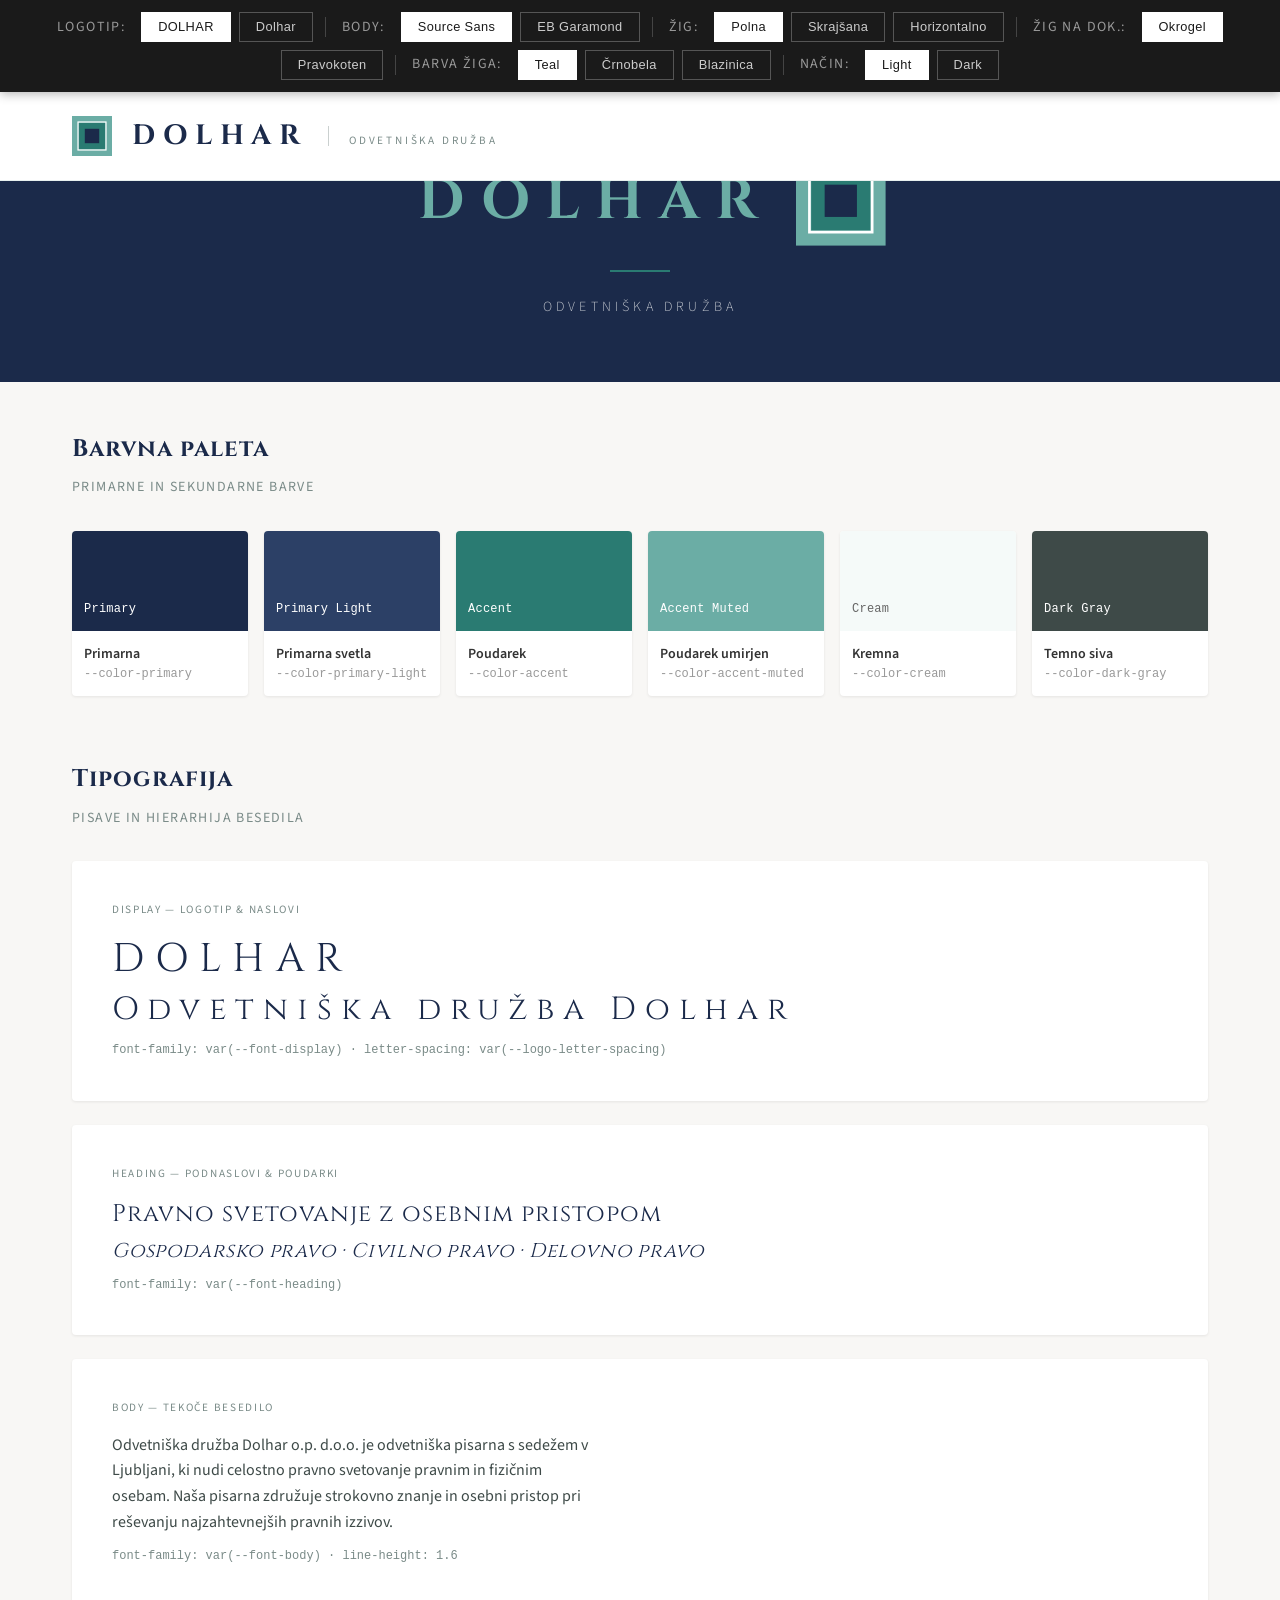
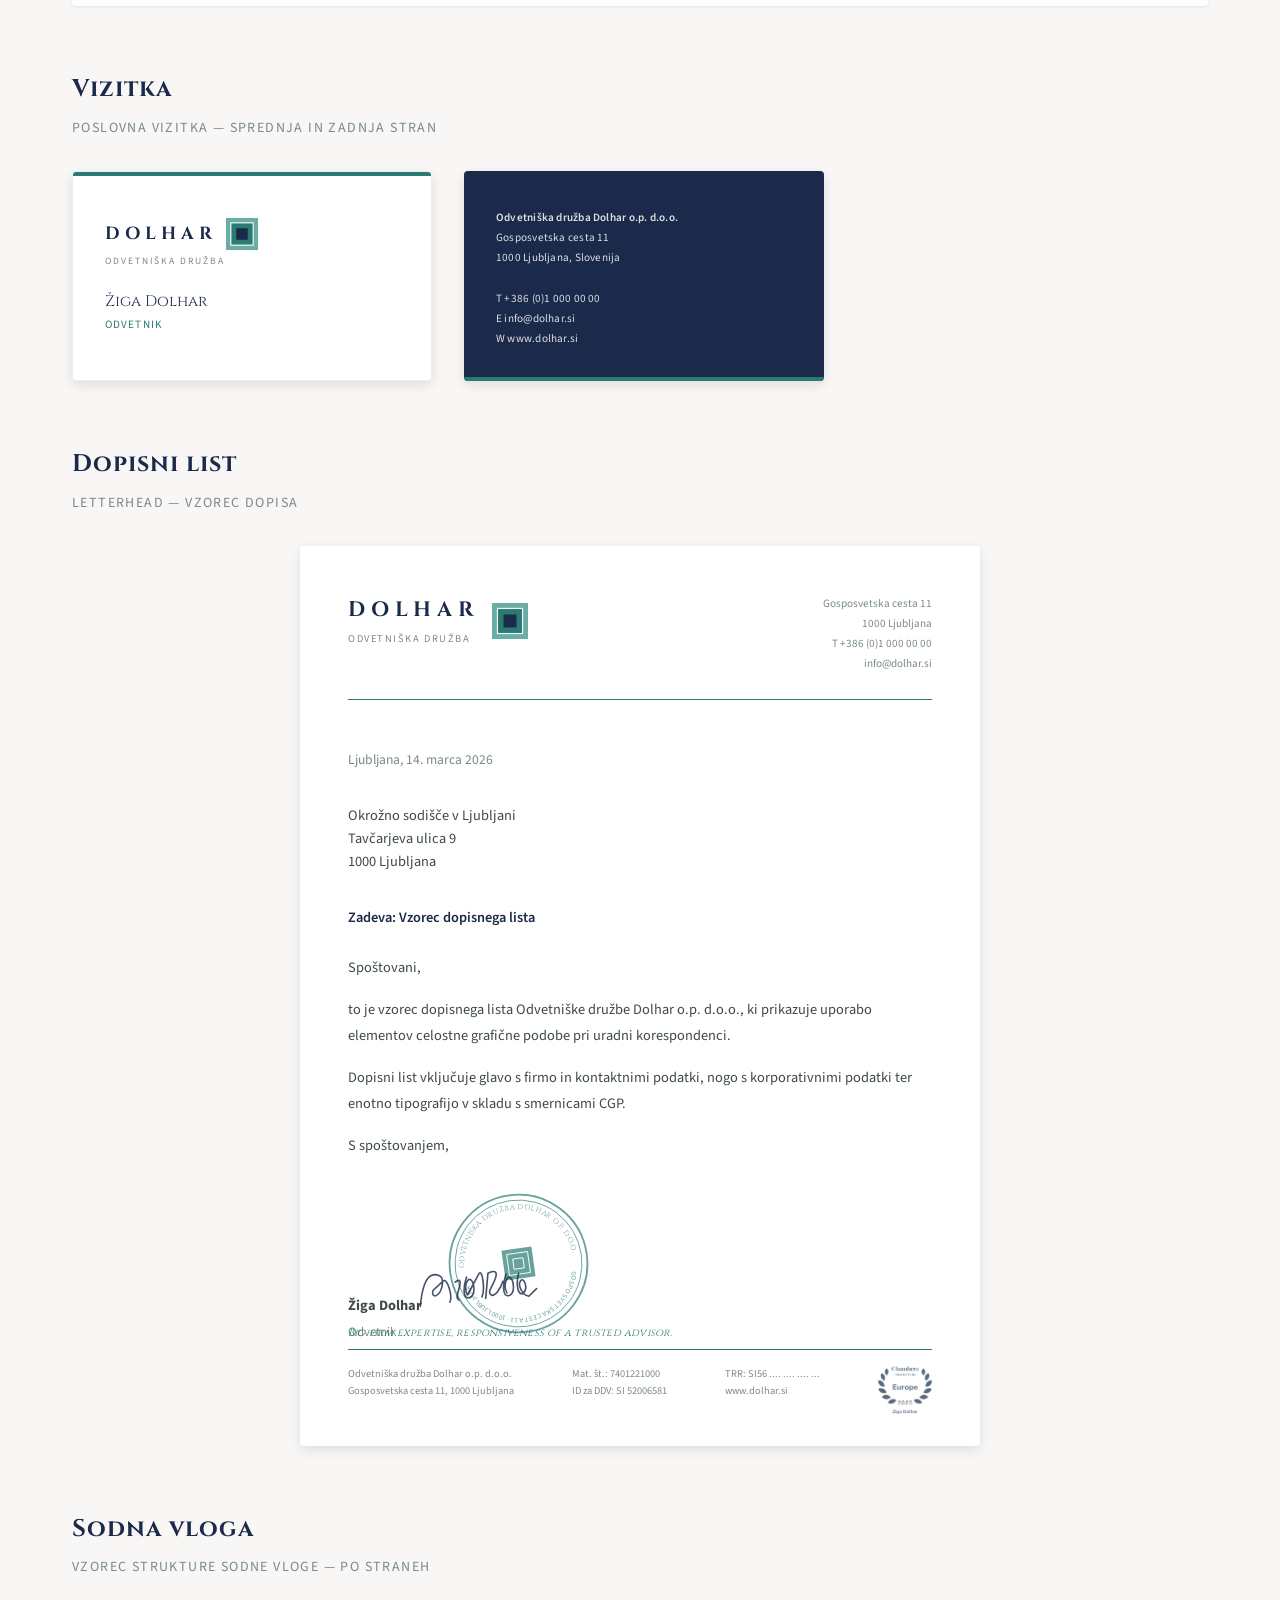
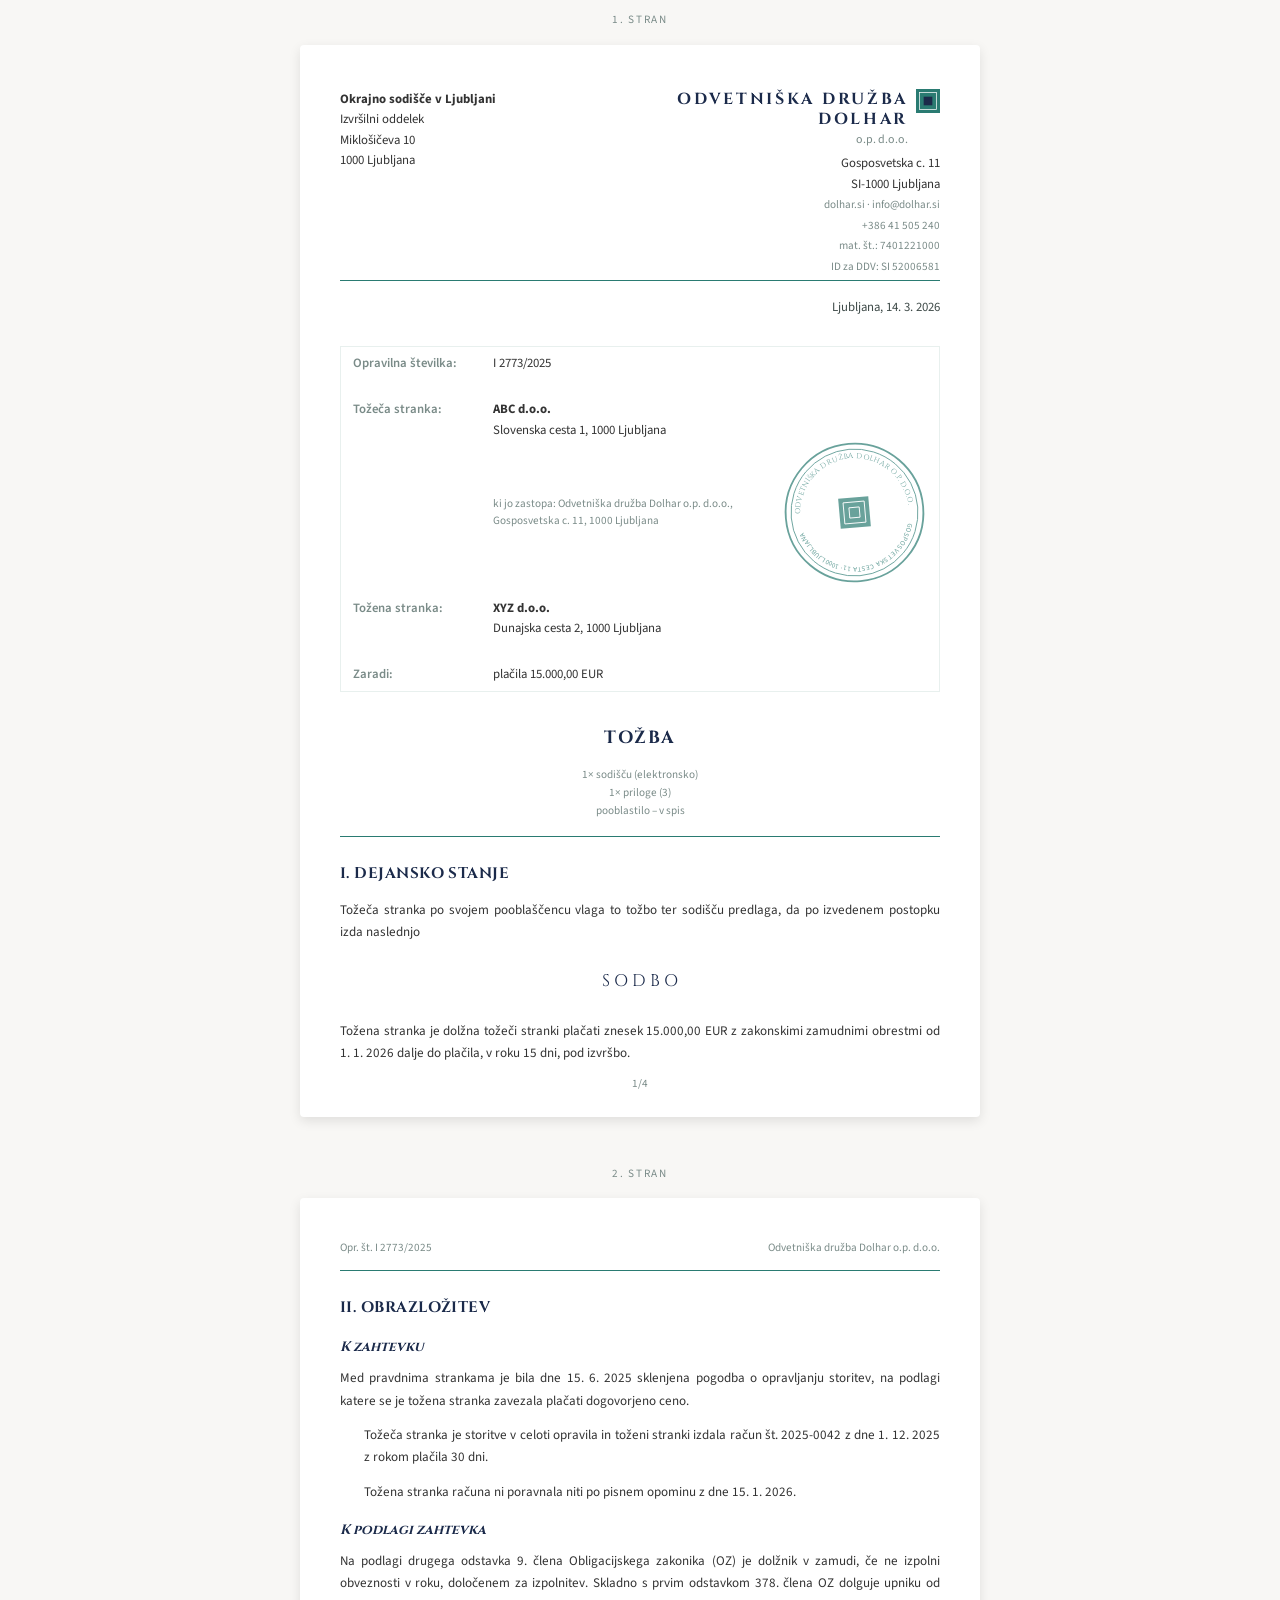
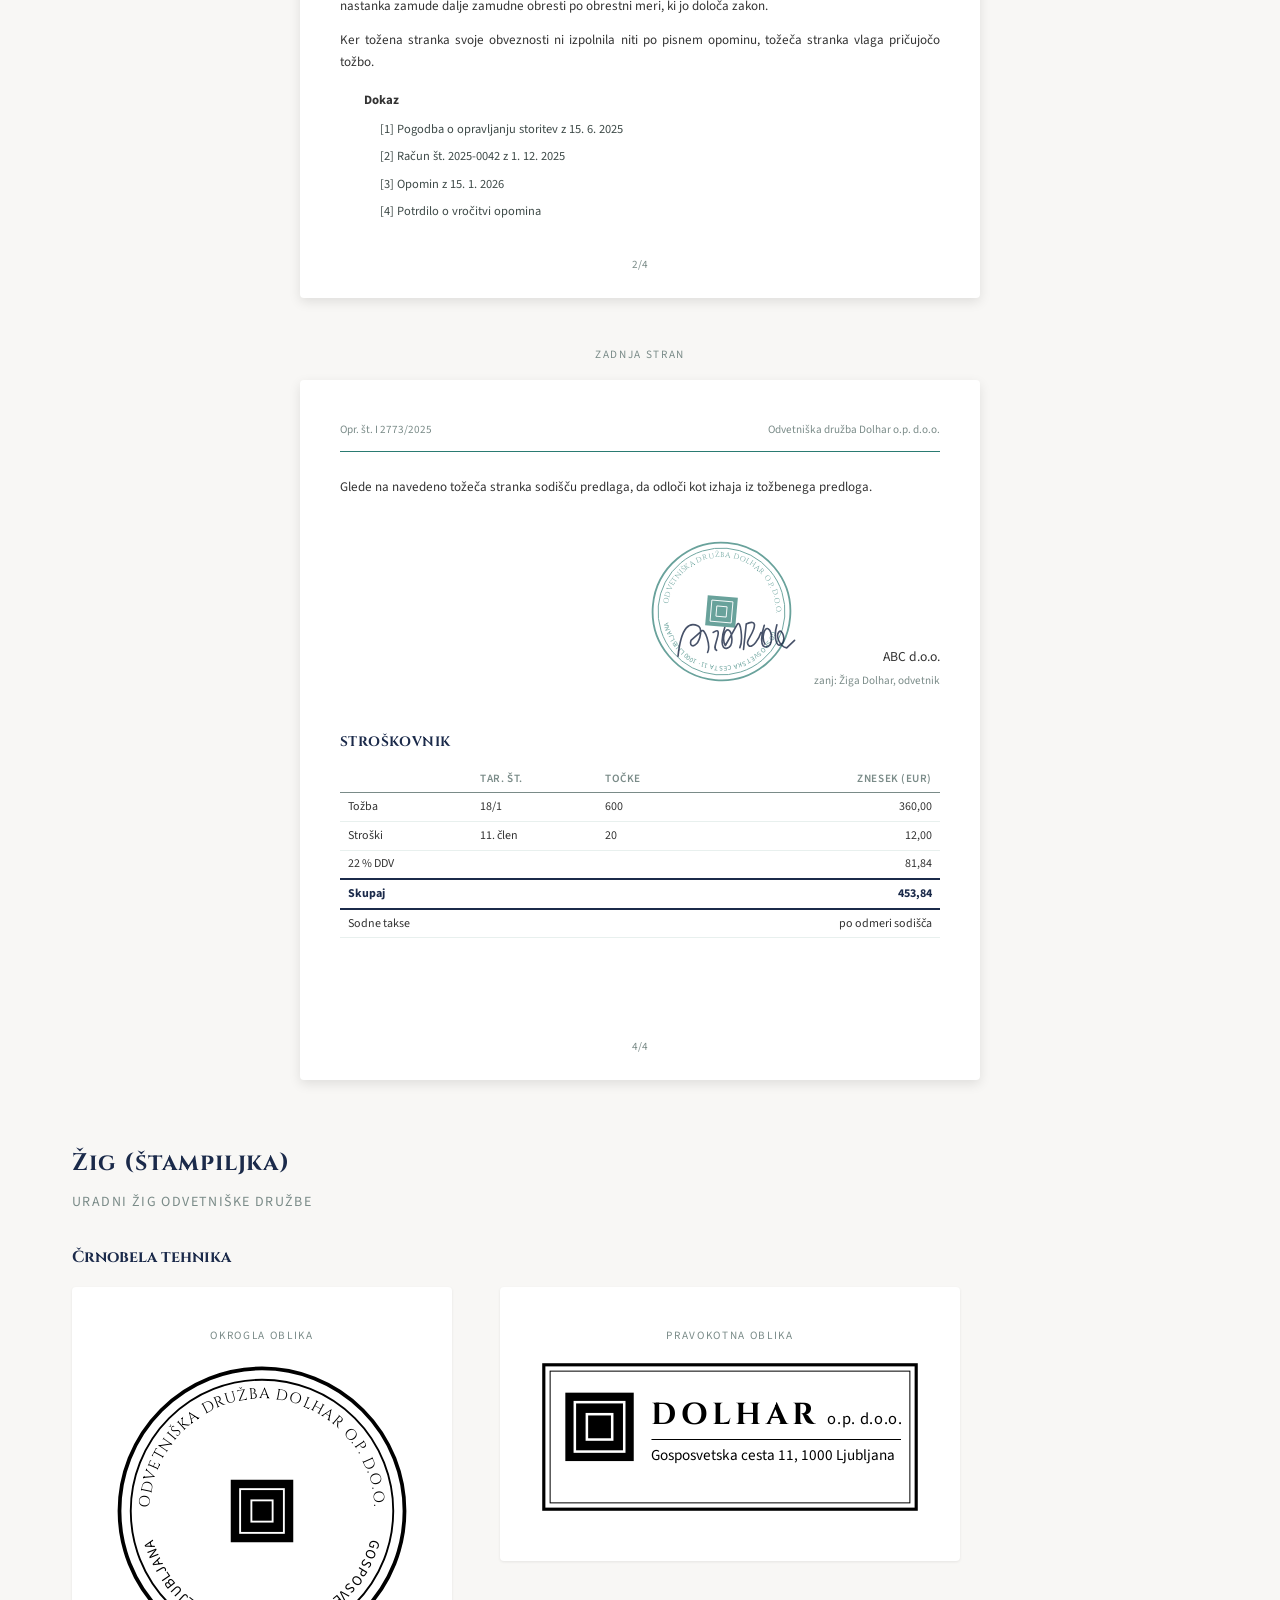
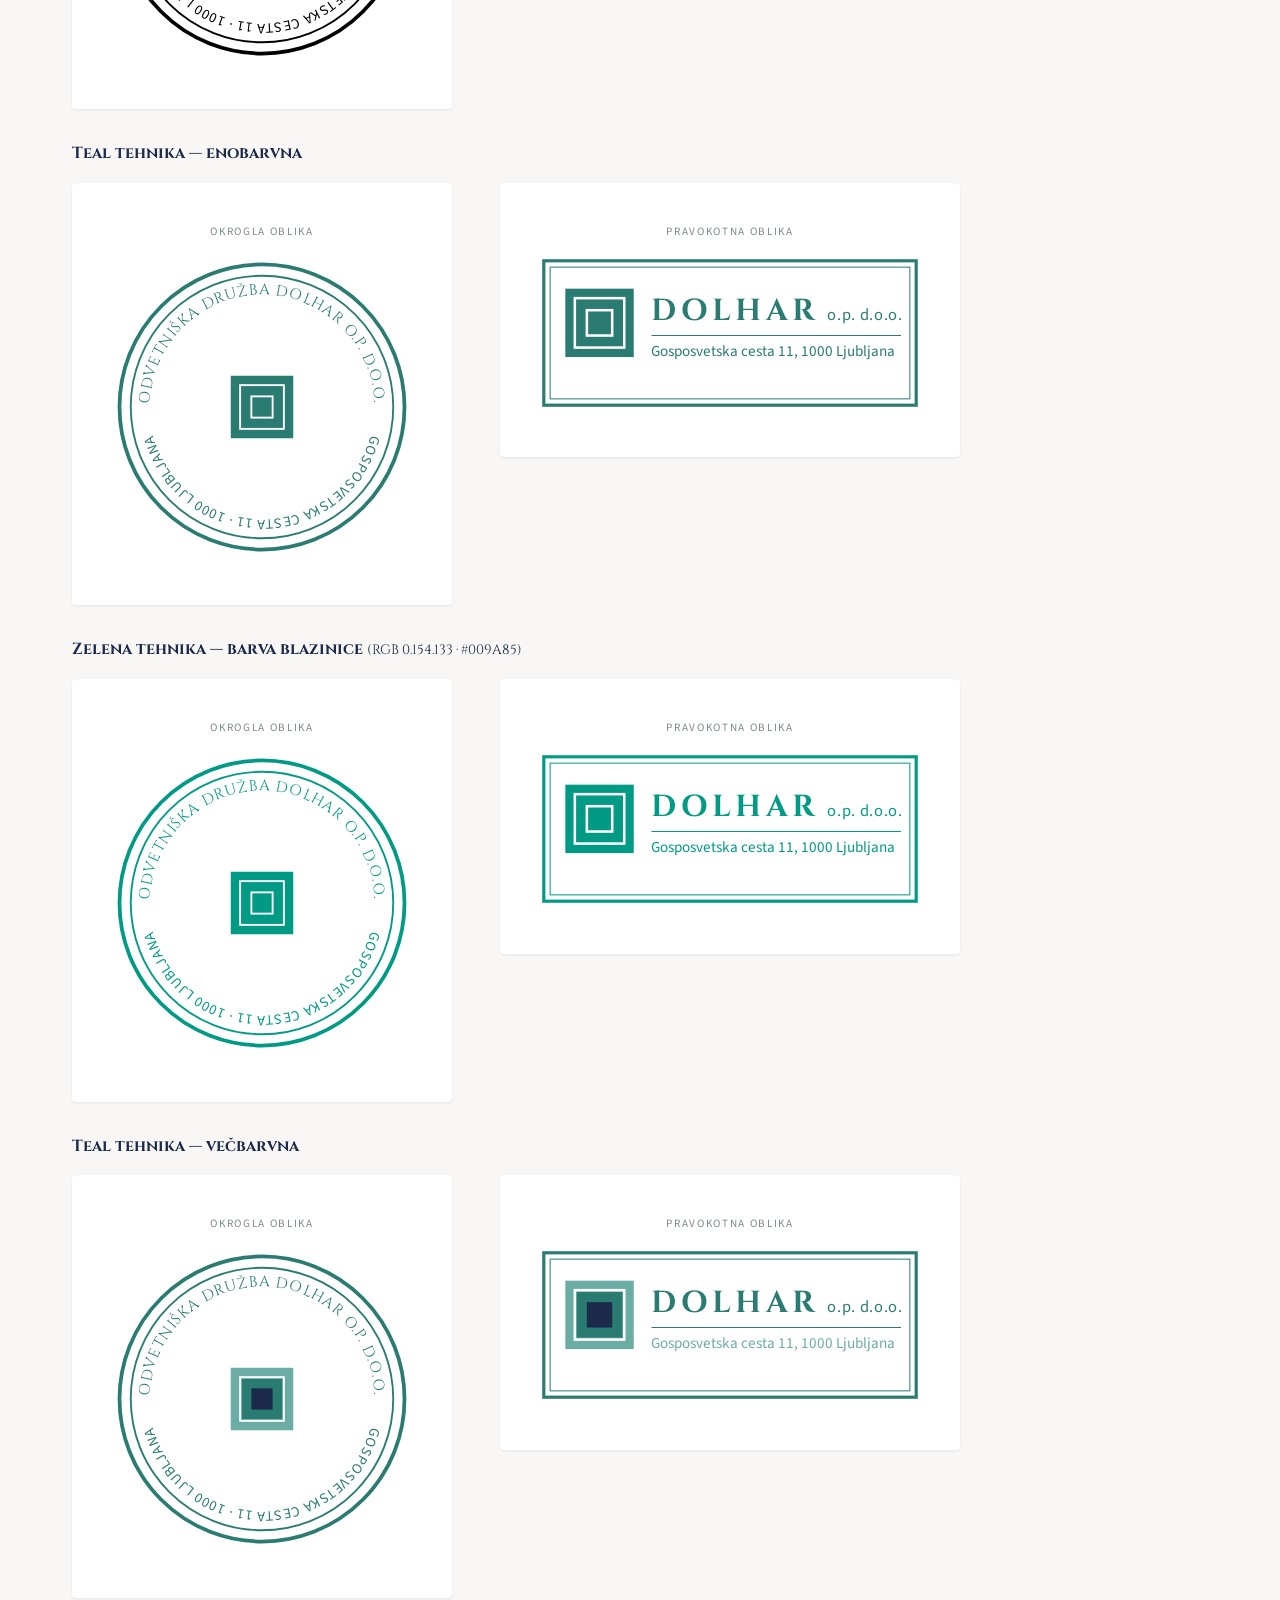
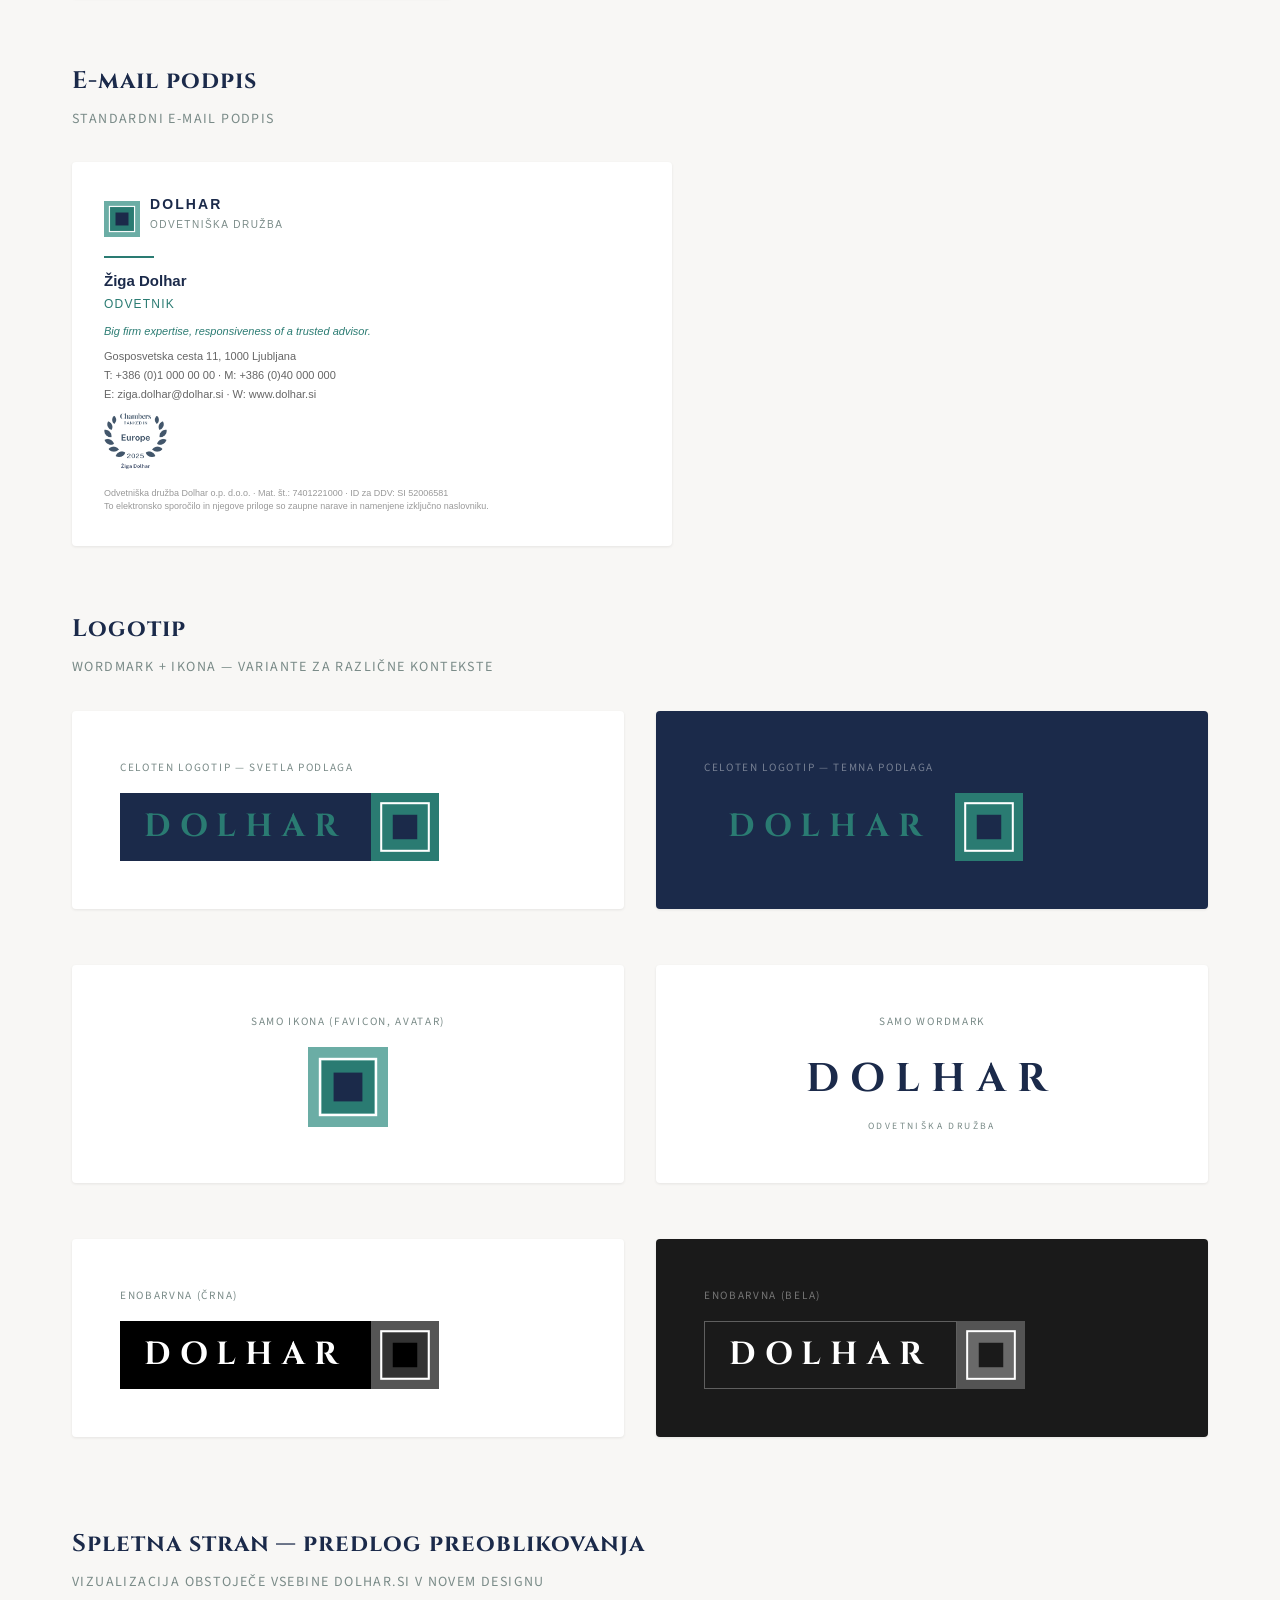
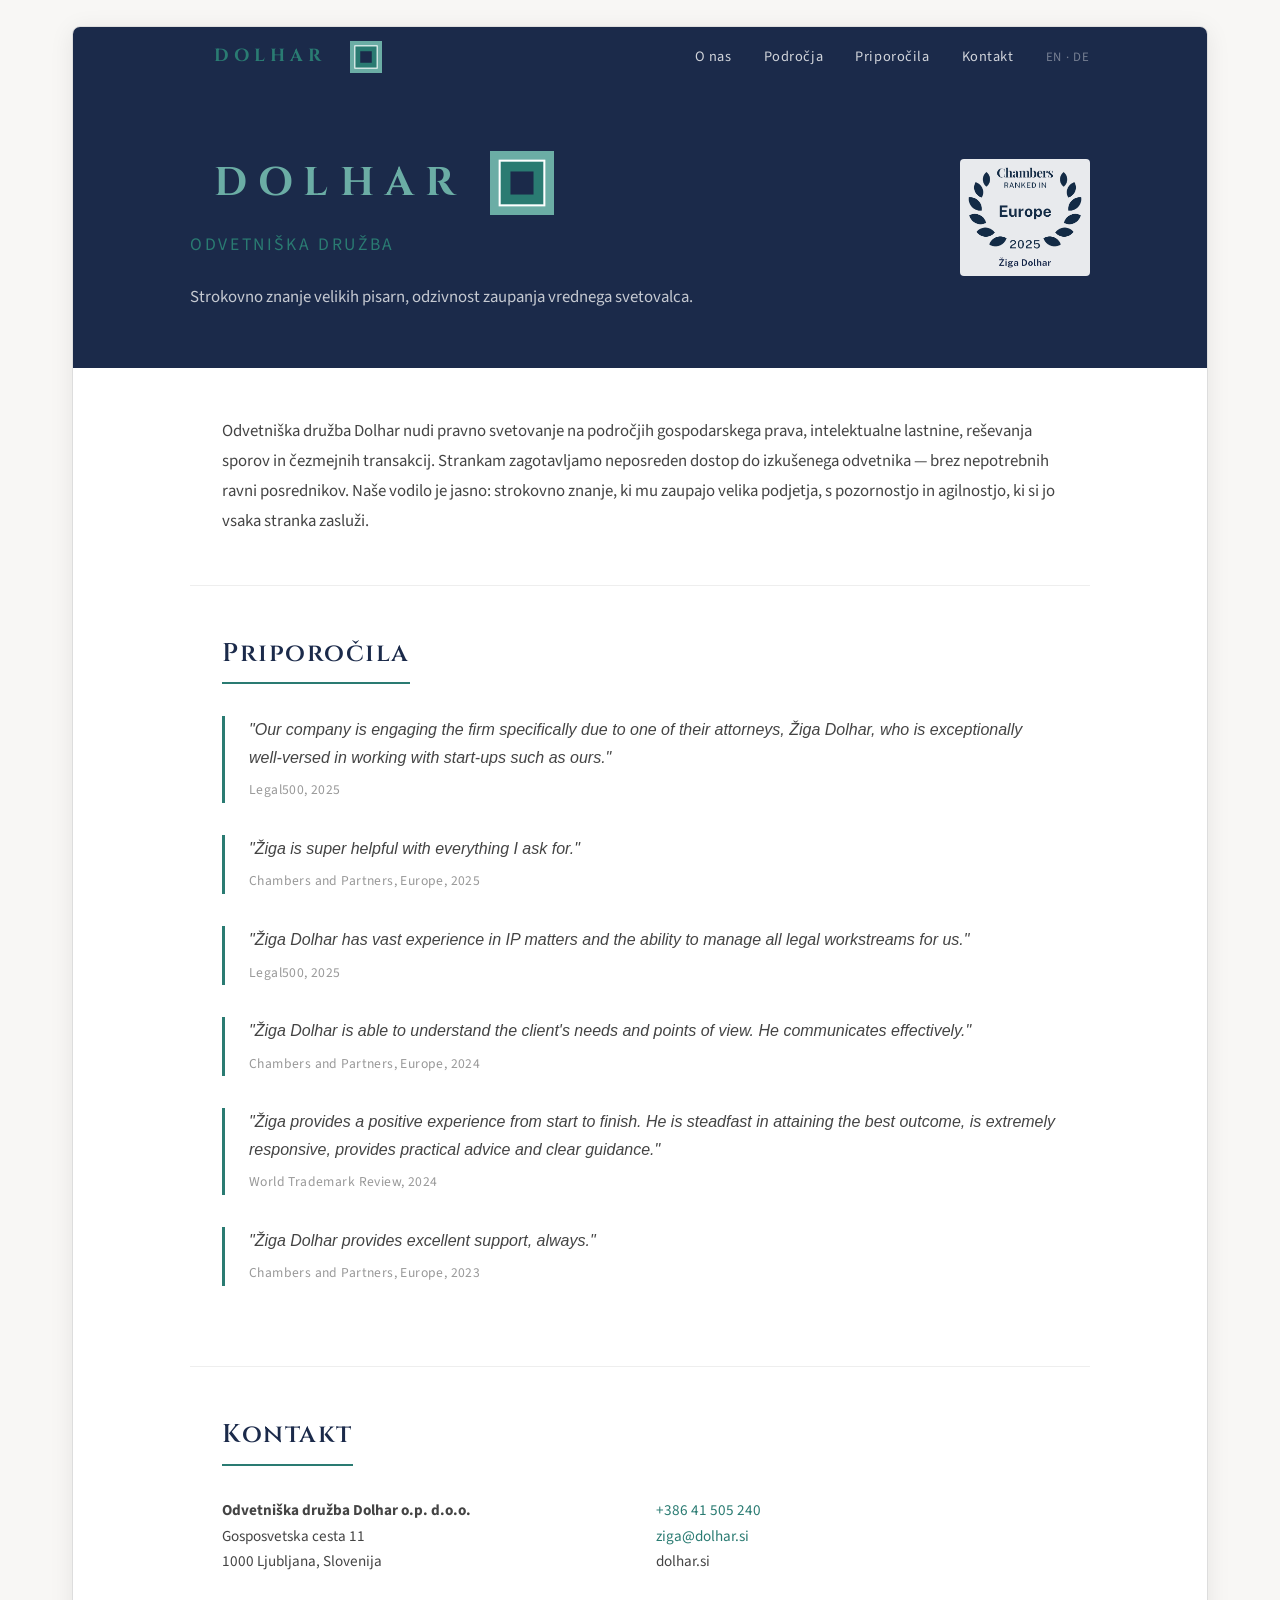
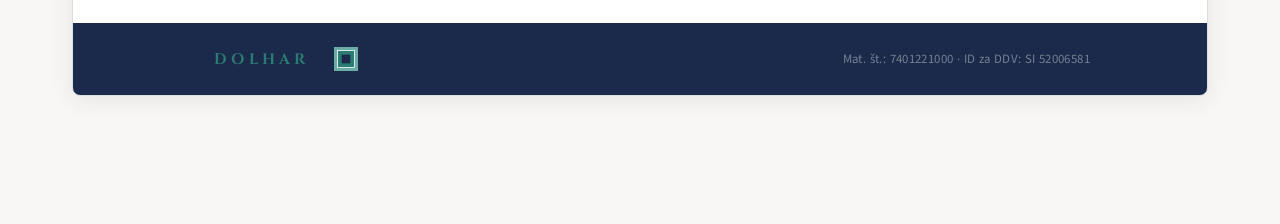
==== commit b43dce98: "Redesign website preview as law firm page with visible logo Rewrite website preview from personal at" ====
--- a/Sample7/website/index.html
+++ b/Sample7/website/index.html
@@ -955,13 +955,14 @@
         <nav class="wr-nav">
           <div class="wr-nav-inner">
             <div class="wr-nav-logo">
-              <div class="logo-lockup" style="transform: scale(0.55); transform-origin: left center;">
+              <div class="logo-lockup">
                 <div class="logo-wordmark-area" style="background: transparent;">
                   <div class="wordmark" style="color: var(--color-accent);">Dolhar</div>
                 </div>
                 <div class="logo-icon-area">
                   <svg class="logo-icon" viewBox="0 0 100 100" xmlns="http://www.w3.org/2000/svg">
-                    <rect width="100" height="100" fill="var(--color-accent)"/>
+                    <rect width="100" height="100" fill="var(--color-accent-muted)"/>
+                    <rect x="17" y="17" width="66" height="66" fill="var(--color-accent)"/>
                     <rect x="15" y="15" width="70" height="70" fill="none" stroke="#fff" stroke-width="3"/>
                     <rect x="32" y="32" width="36" height="36" fill="var(--color-primary)"/>
                   </svg>
@@ -969,8 +970,9 @@
               </div>
             </div>
             <div class="wr-nav-links">
-              <a href="#">O odvetniku</a>
-              <a href="#">Zapisi</a>
+              <a href="#">O nas</a>
+              <a href="#">Področja</a>
+              <a href="#">Priporočila</a>
               <a href="#">Kontakt</a>
               <span class="wr-nav-lang">EN · DE</span>
             </div>
@@ -981,12 +983,24 @@
         <div class="wr-hero">
           <div class="wr-hero-inner">
             <div class="wr-hero-text">
-              <h1 class="wr-hero-title">Žiga Dolhar</h1>
-              <p class="wr-hero-subtitle">Odvetnik</p>
+              <div class="wr-hero-logo">
+                <div class="logo-lockup" style="transform-origin: left center;">
+                  <div class="logo-wordmark-area" style="background: transparent;">
+                    <div class="wordmark" style="color: var(--color-accent-muted);">Dolhar</div>
+                  </div>
+                  <div class="logo-icon-area">
+                    <svg class="logo-icon" viewBox="0 0 100 100" xmlns="http://www.w3.org/2000/svg">
+                      <rect width="100" height="100" fill="var(--color-accent-muted)"/>
+                      <rect x="17" y="17" width="66" height="66" fill="var(--color-accent)"/>
+                      <rect x="15" y="15" width="70" height="70" fill="none" stroke="#fff" stroke-width="3"/>
+                      <rect x="32" y="32" width="36" height="36" fill="var(--color-primary)"/>
+                    </svg>
+                  </div>
+                </div>
+              </div>
+              <p class="wr-hero-subtitle">Odvetniška družba</p>
               <p class="wr-hero-lead">
-                Po 15 letih svetovanja multinacionalkam v vodilnih slovenskih in regionalnih odvetniških pisarnah
-                sem ustanovil pisarno z enostavnim poslanstvom: strankam zagotoviti strokovno znanje velikih pisarn,
-                a v bolj osebnem in odzivnem partnerstvu.
+                Strokovno znanje velikih pisarn, odzivnost zaupanja vrednega svetovalca.
               </p>
             </div>
             <div class="wr-hero-badge">
@@ -995,13 +1009,14 @@
           </div>
         </div>
 
-        <!-- O MENI -->
+        <!-- O NAS -->
         <div class="wr-section">
           <p class="wr-body">
-            Ne glede na to, ali se soočate s kompleksnimi čezmejnimi transakcijami, ščitite intelektualno lastnino ali
-            rešujete spore z visokimi tveganji, boste delali neposredno z menoj — ne preko več ravni sodelavcev.
-            Prejeli boste strateško svetovanje, ki mu zaupajo velika podjetja, s pozornostjo in agilnostjo, ki si
-            jo vaše podjetje zasluži.
+            Odvetniška družba Dolhar nudi pravno svetovanje na področjih gospodarskega prava,
+            intelektualne lastnine, reševanja sporov in čezmejnih transakcij. Strankam zagotavljamo
+            neposreden dostop do izkušenega odvetnika — brez nepotrebnih ravni posrednikov.
+            Naše vodilo je jasno: strokovno znanje, ki mu zaupajo velika podjetja, s pozornostjo
+            in agilnostjo, ki si jo vsaka stranka zasluži.
           </p>
         </div>
 
@@ -1060,13 +1075,14 @@
         <!-- FOOTER -->
         <div class="wr-footer">
           <div class="wr-footer-inner">
-            <div class="logo-lockup" style="transform: scale(0.45); transform-origin: left center;">
+            <div class="logo-lockup">
               <div class="logo-wordmark-area" style="background: transparent;">
                 <div class="wordmark" style="color: var(--color-accent);">Dolhar</div>
               </div>
               <div class="logo-icon-area">
                 <svg class="logo-icon" viewBox="0 0 100 100" xmlns="http://www.w3.org/2000/svg">
-                  <rect width="100" height="100" fill="var(--color-accent)"/>
+                  <rect width="100" height="100" fill="var(--color-accent-muted)"/>
+                  <rect x="17" y="17" width="66" height="66" fill="var(--color-accent)"/>
                   <rect x="15" y="15" width="70" height="70" fill="none" stroke="#fff" stroke-width="3"/>
                   <rect x="32" y="32" width="36" height="36" fill="var(--color-primary)"/>
                 </svg>
--- a/Sample7/website/css/style.css
+++ b/Sample7/website/css/style.css
@@ -1388,9 +1388,46 @@
   max-width: 600px;
 }
 
+.wr-hero-logo {
+  margin-bottom: 1rem;
+}
+
+.wr-hero-logo .wordmark {
+  font-size: var(--text-4xl);
+}
+
+.wr-hero-logo .logo-icon {
+  width: calc(var(--text-4xl) * 1.6);
+  height: calc(var(--text-4xl) * 1.6);
+}
+
+.wr-nav-logo .logo-icon {
+  width: 32px;
+  height: 32px;
+}
+
+.wr-nav-logo .wordmark {
+  font-size: 1.1rem;
+}
+
+.wr-footer .logo-icon {
+  width: 24px;
+  height: 24px;
+}
+
+.wr-footer .wordmark {
+  font-size: 0.95rem;
+}
+
 .wr-hero-badge {
   flex-shrink: 0;
   padding-top: 0.5rem;
+}
+
+.wr-hero-badge img {
+  background: #fff;
+  border-radius: 4px;
+  padding: 8px;
 }
 
 /* Sections */
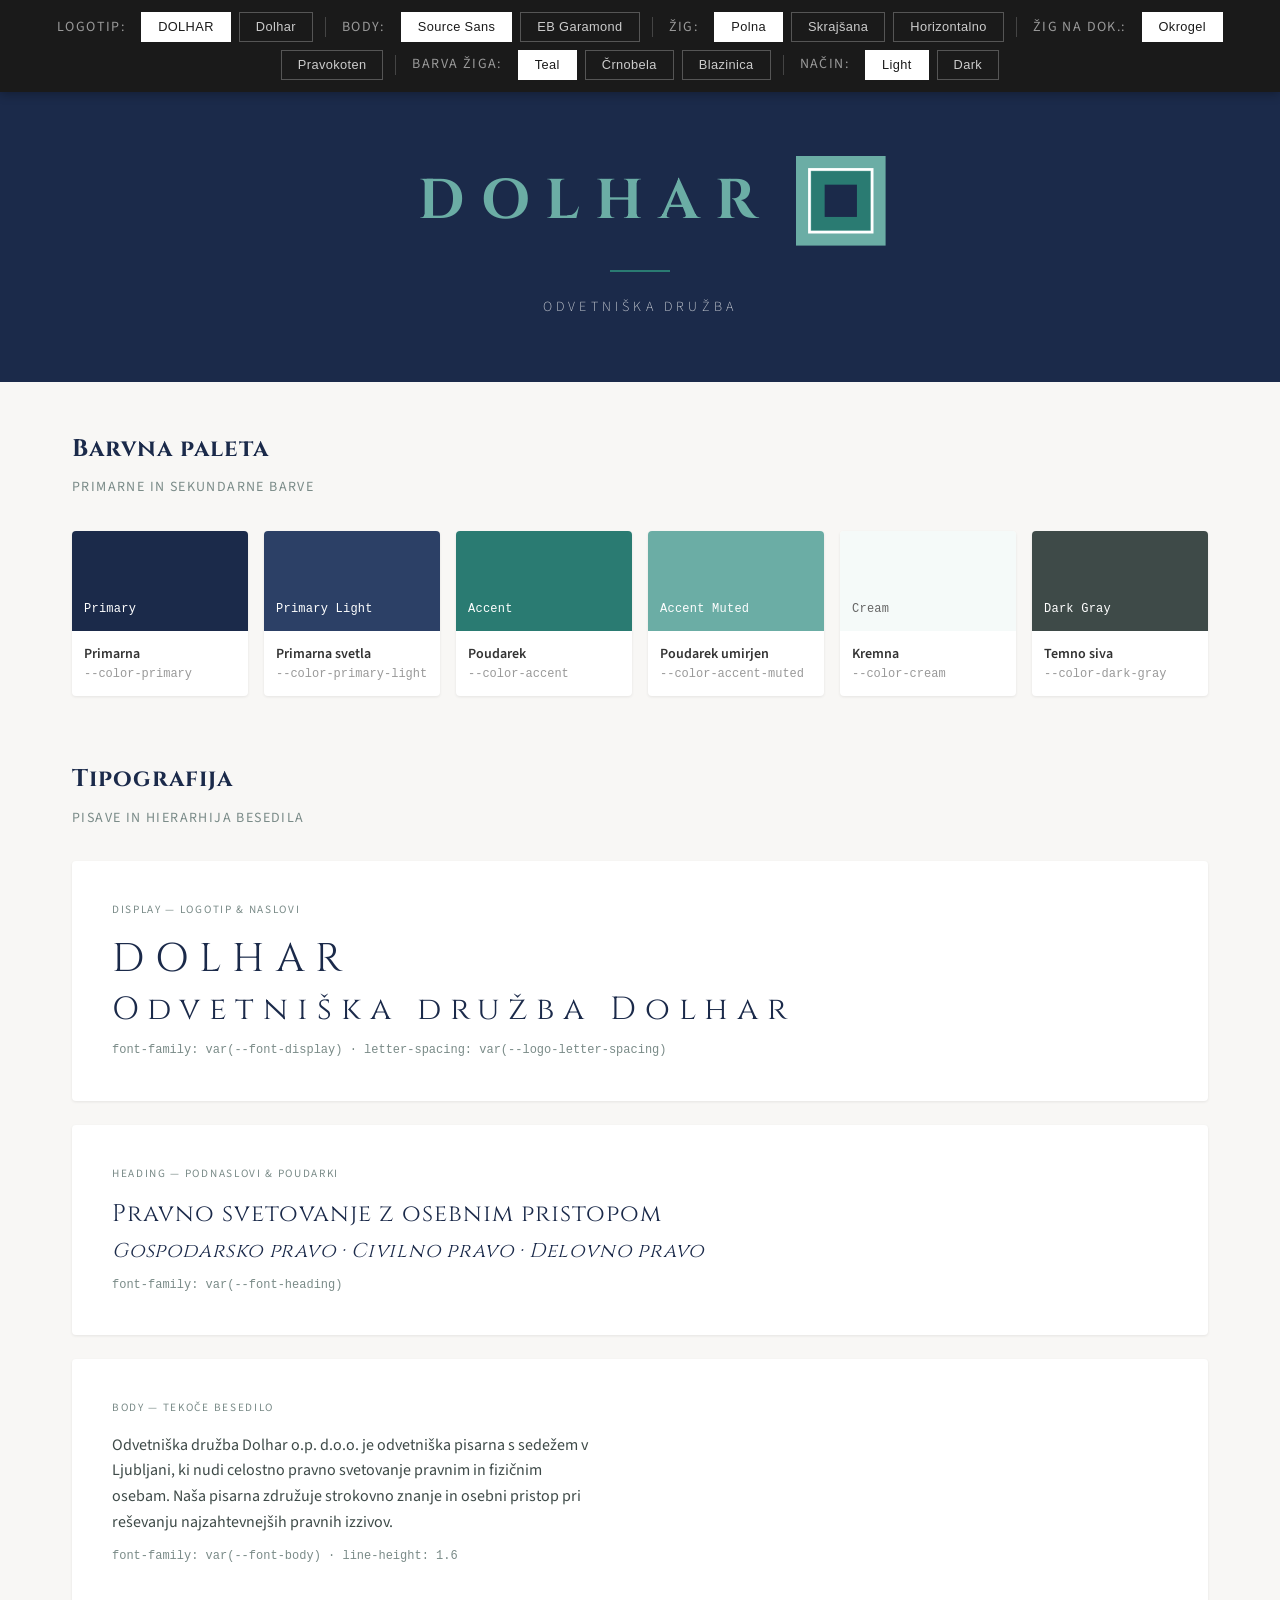
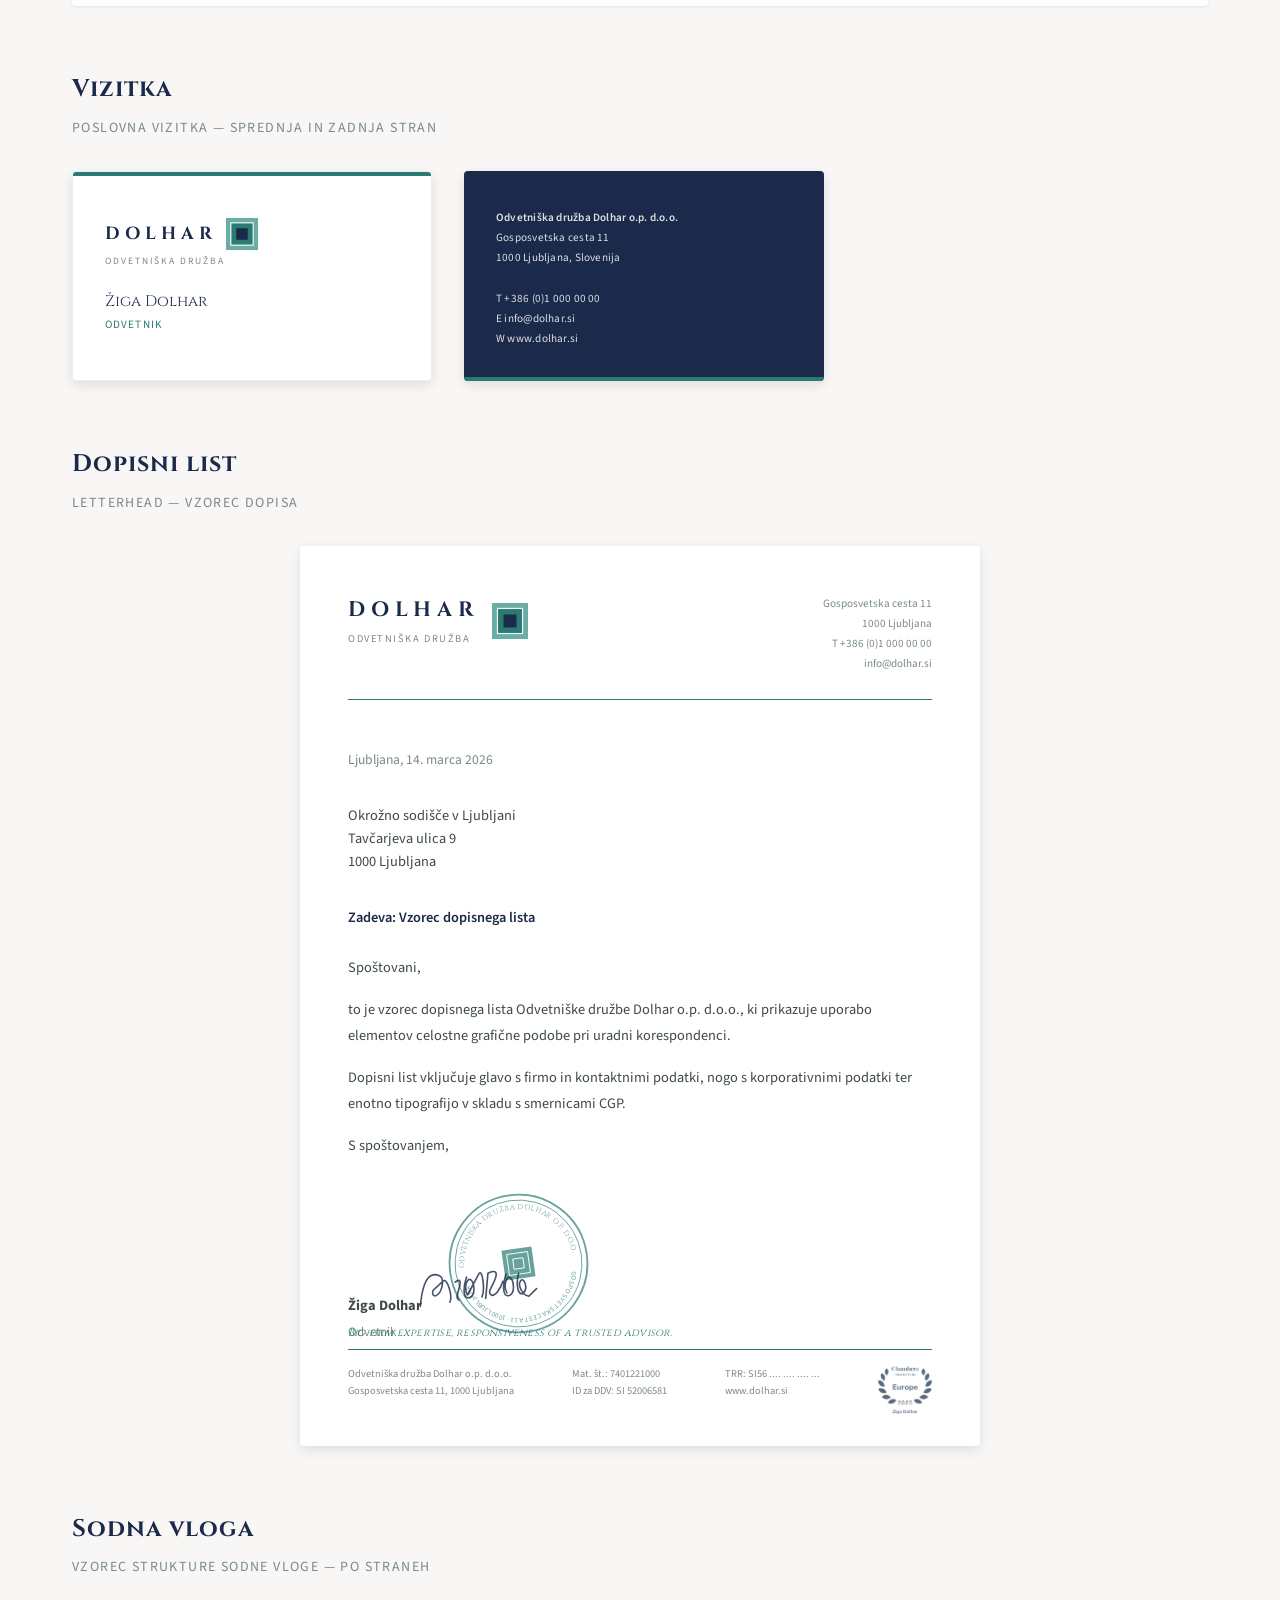
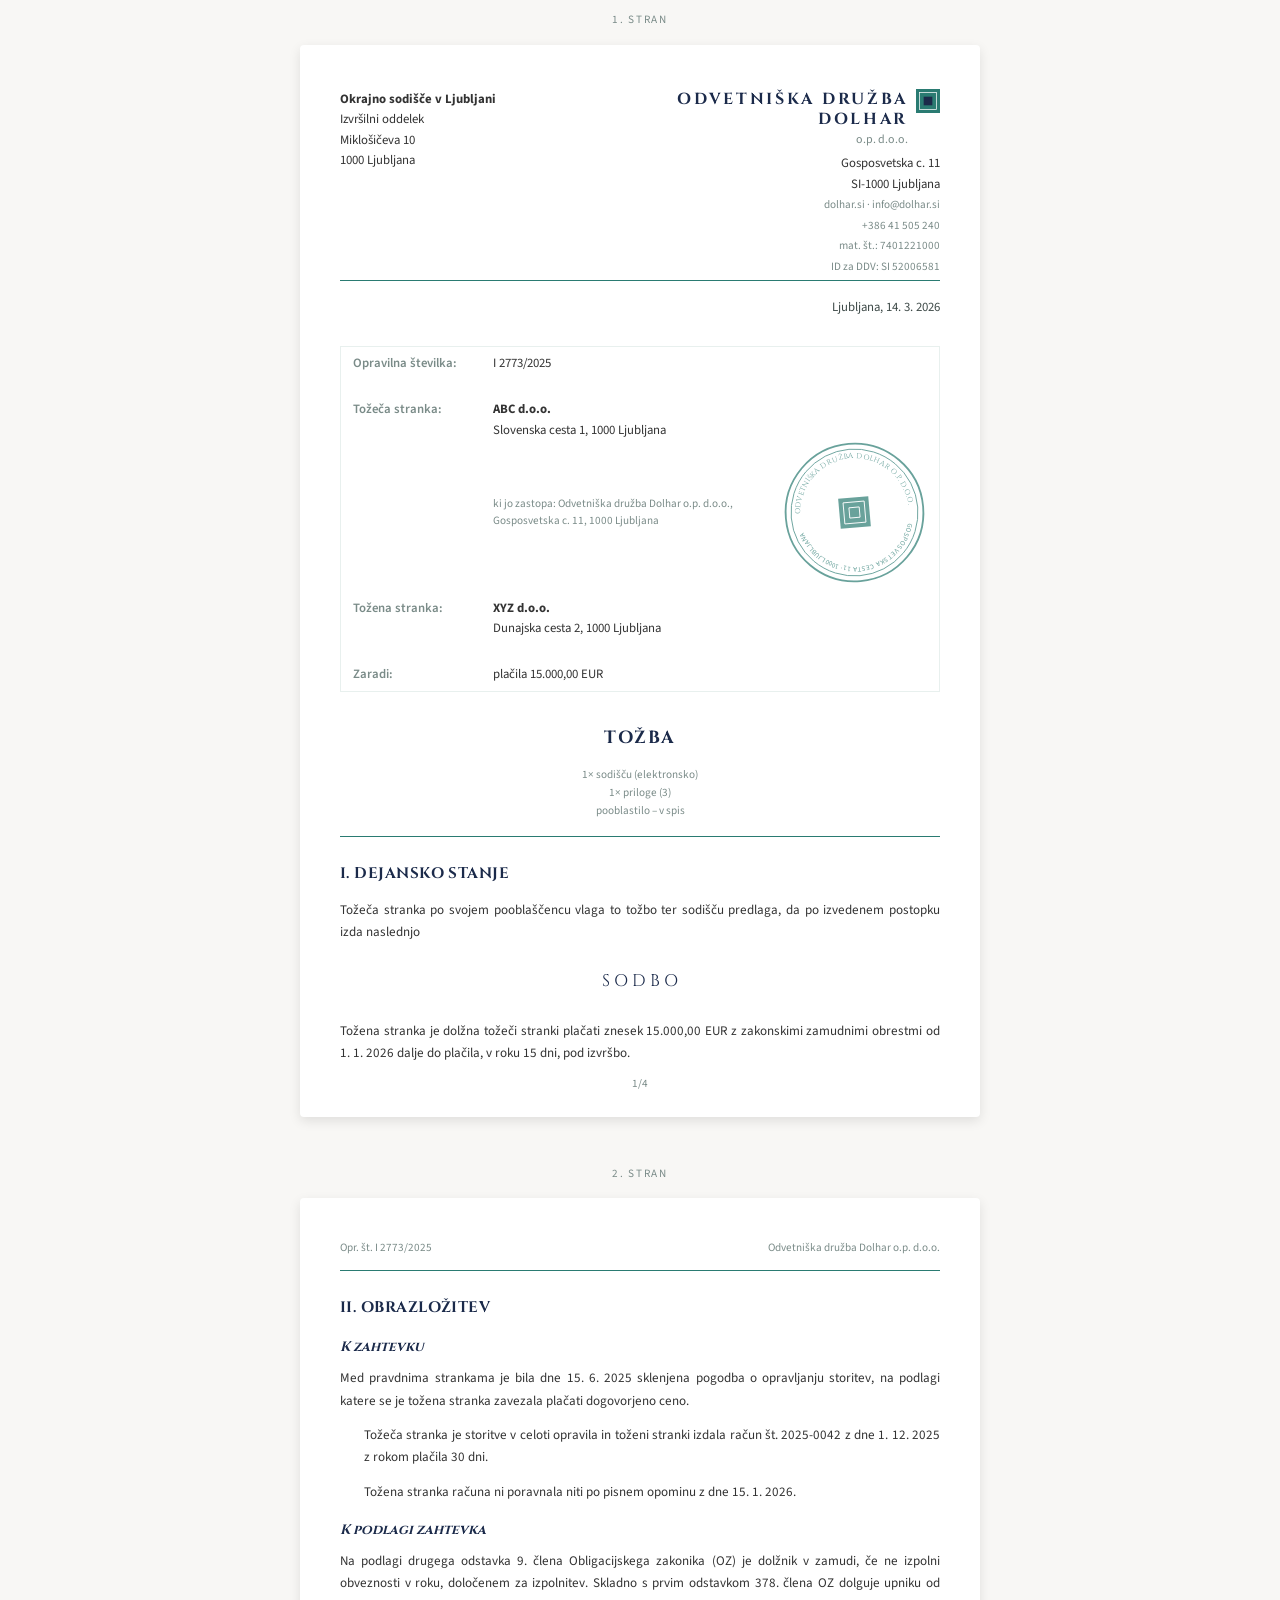
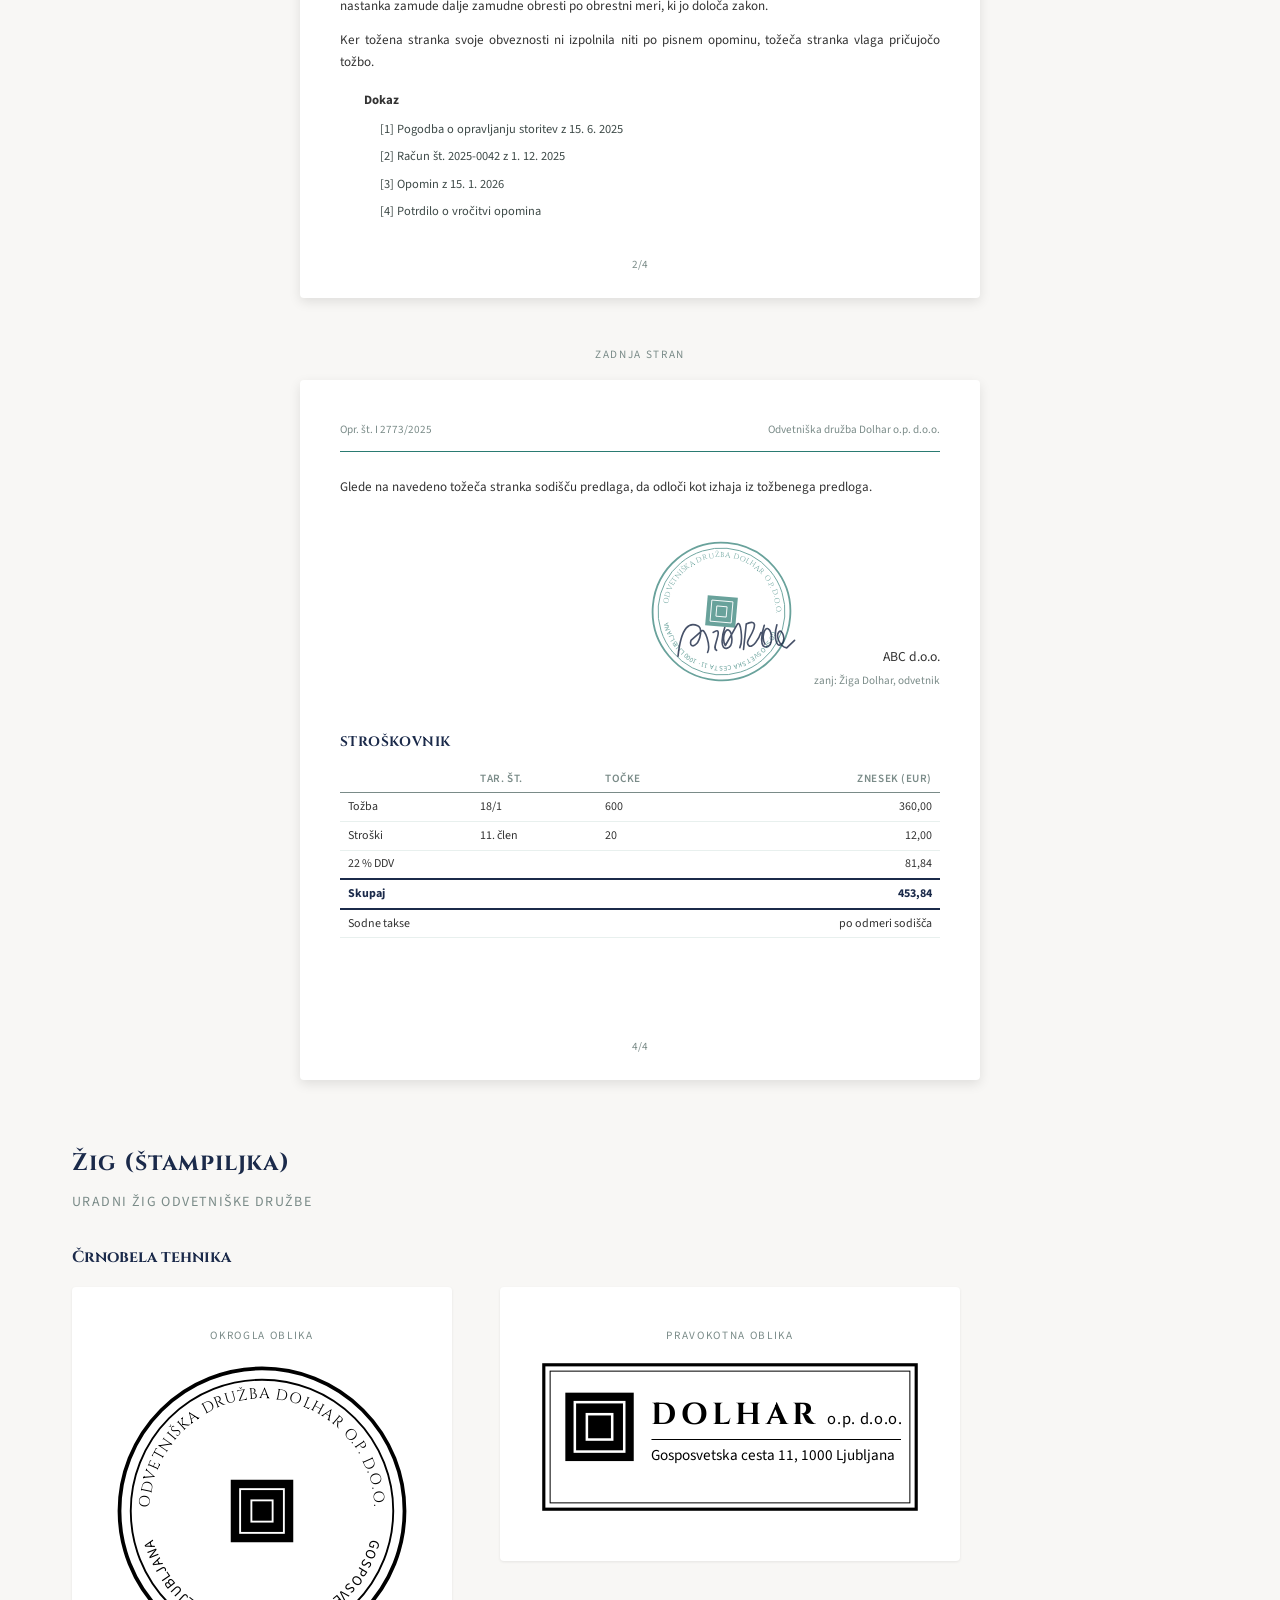
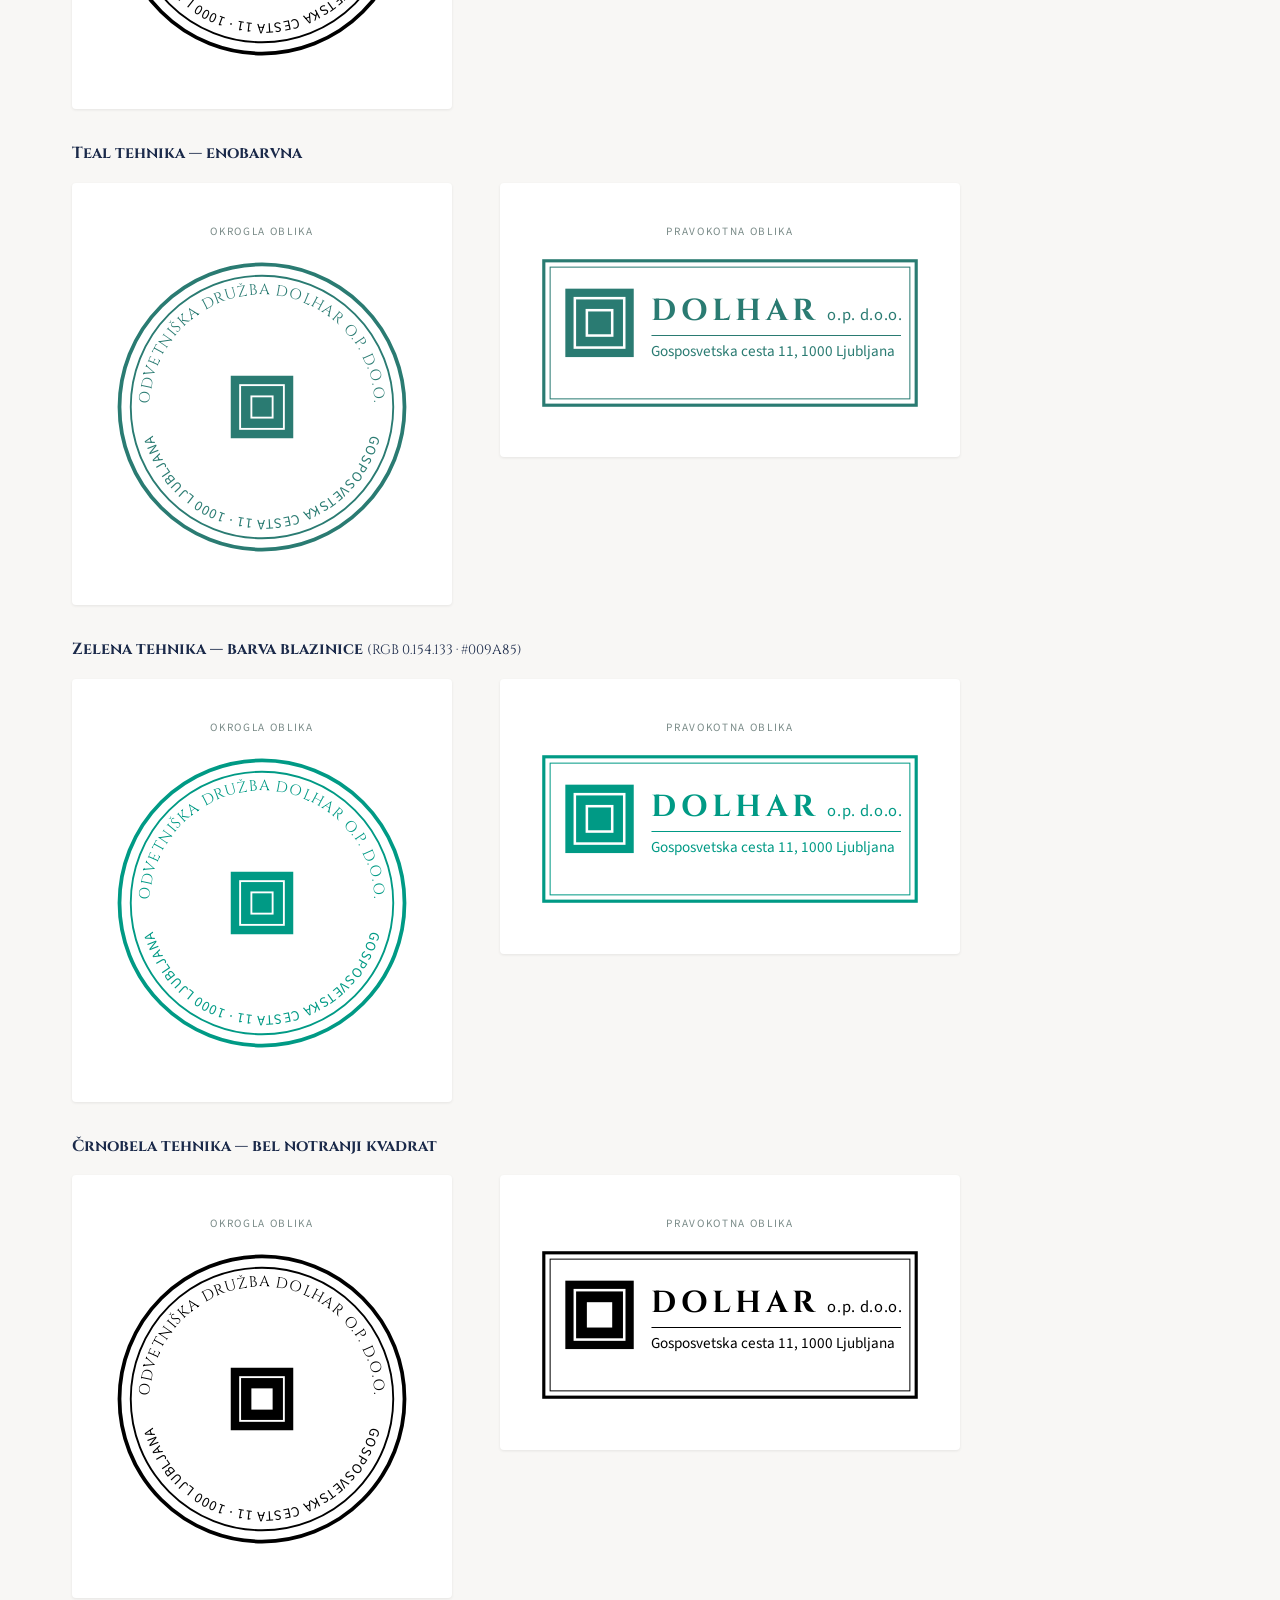
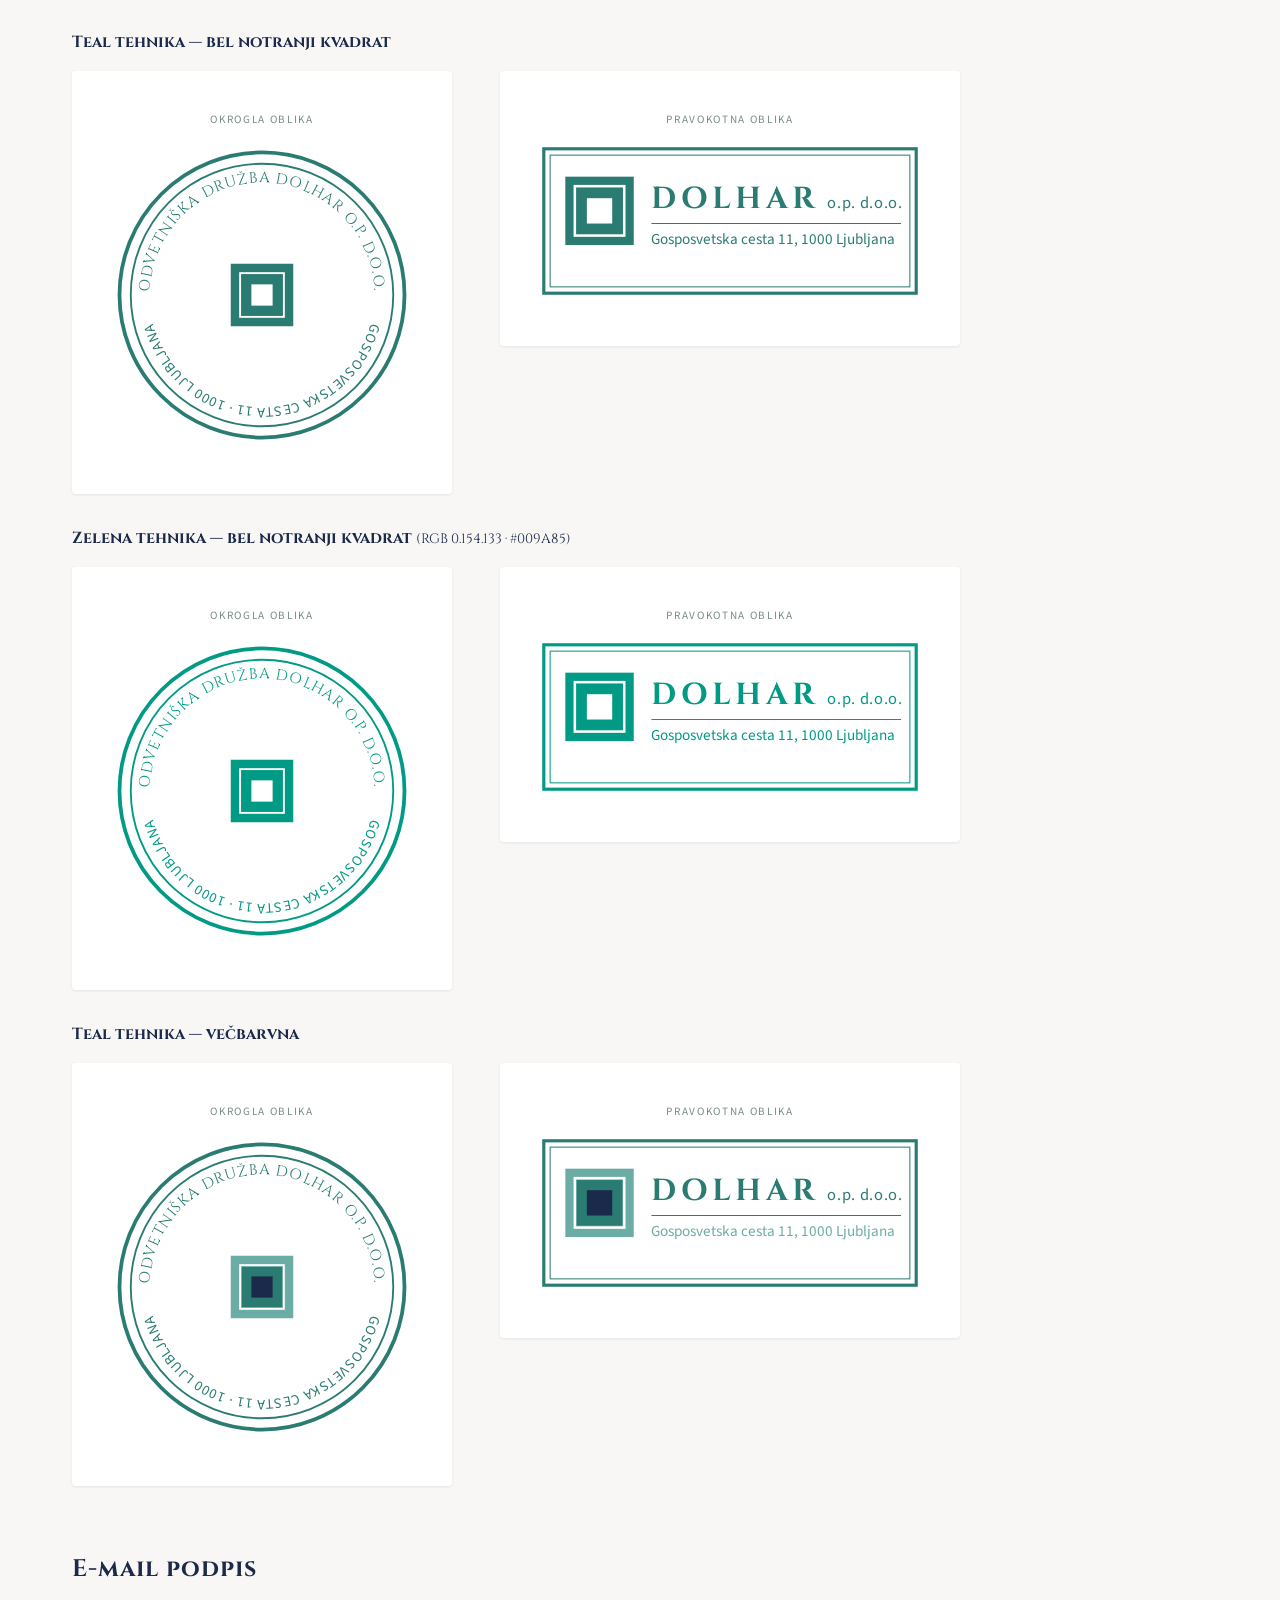
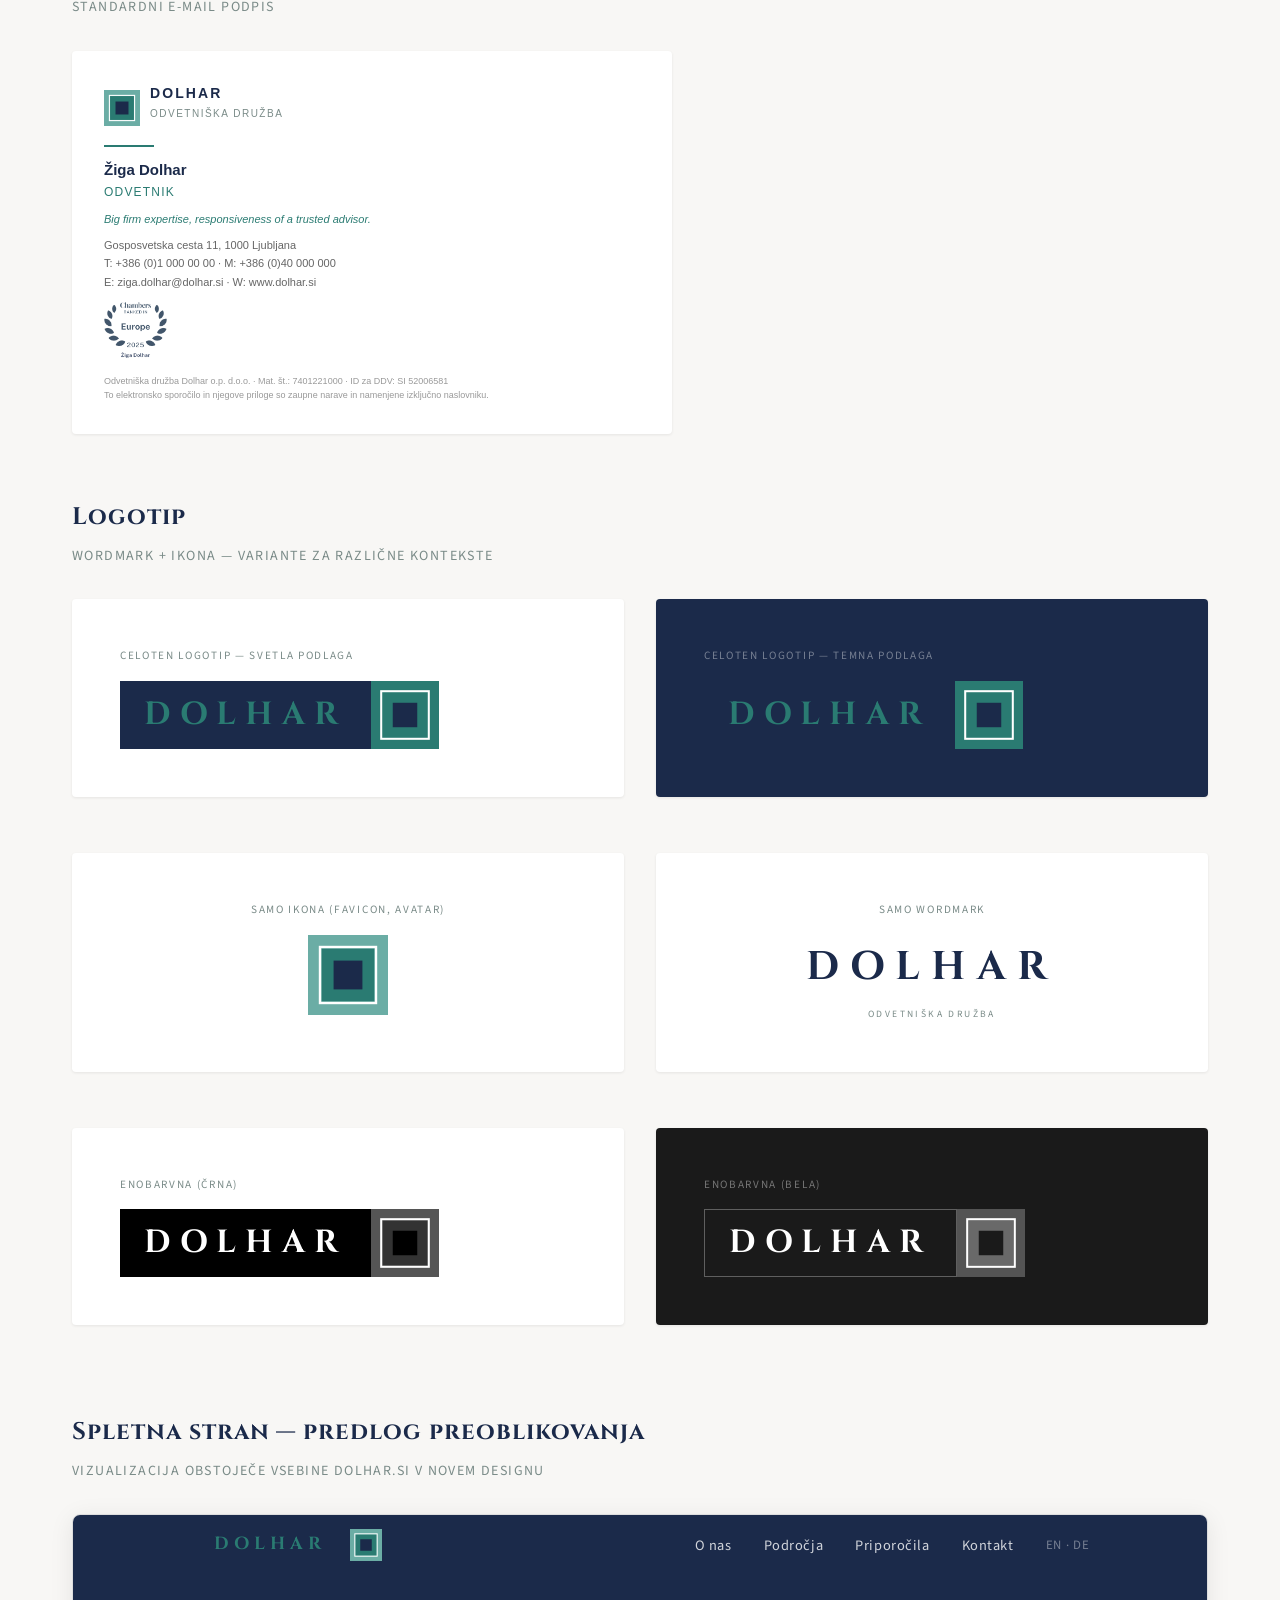
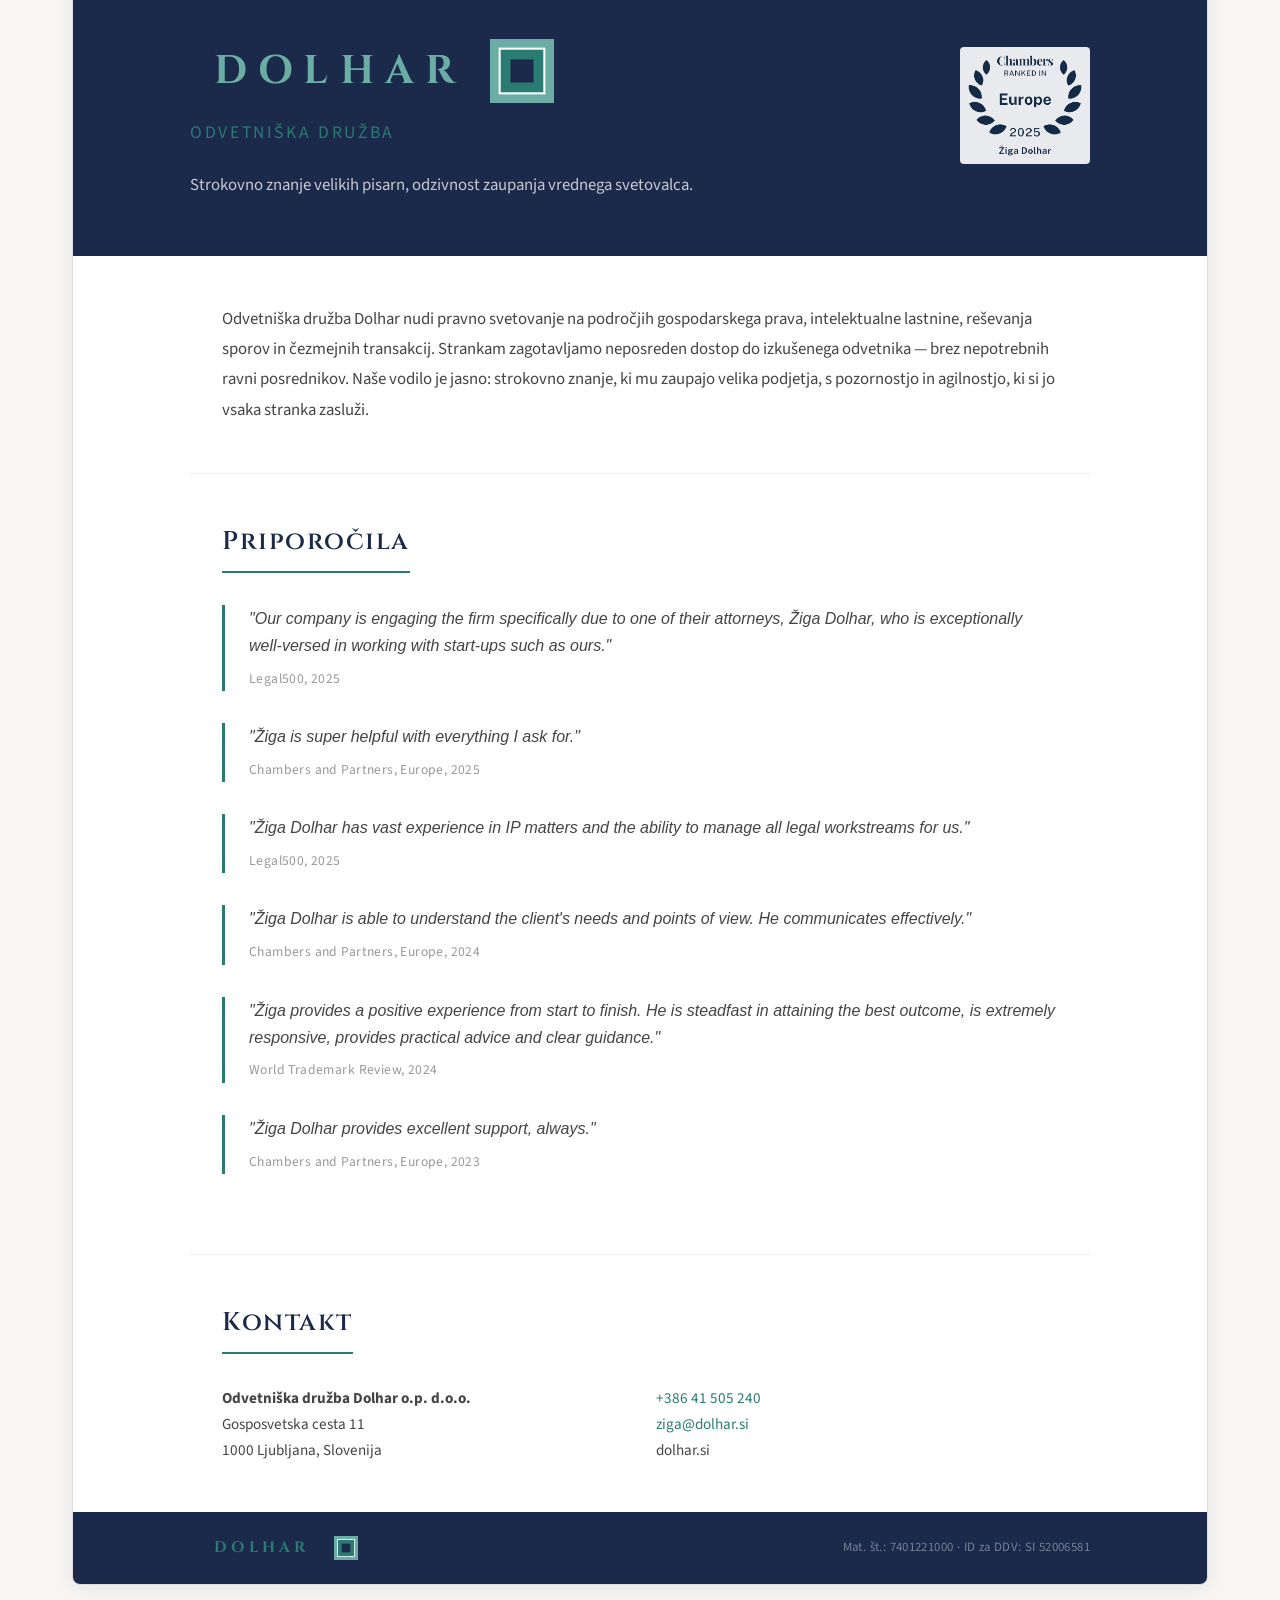
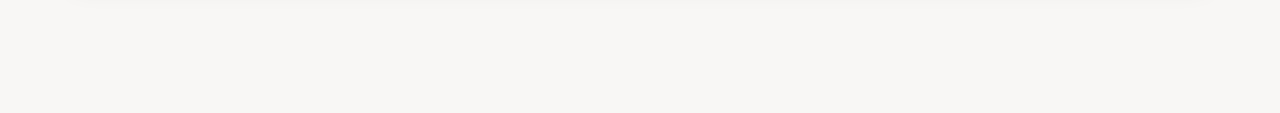
==== commit 1d035705: "Add monochrome stamp variants with white inner square New stamp groups for all three monochrome colo" ====
--- a/Sample7/website/index.html
+++ b/Sample7/website/index.html
@@ -758,6 +758,136 @@
         </div>
       </div>
 
+      <!-- Enobarvna tehnika — bel notranji kvadrat -->
+      <h3 class="stamp-group-title">Črnobela tehnika — bel notranji kvadrat</h3>
+      <div class="stamp-container">
+        <div class="stamp-card">
+          <div class="type-label">Okrogla oblika</div>
+          <div class="stamp stamp-round">
+            <svg viewBox="0 0 240 240" xmlns="http://www.w3.org/2000/svg" class="stamp-svg">
+              <circle cx="120" cy="120" r="114" fill="none" stroke="#000" stroke-width="3"/>
+              <circle cx="120" cy="120" r="105" fill="none" stroke="#000" stroke-width="1.5"/>
+              <defs>
+                <path id="topArcBWW" d="M 30,120 a 90,90 0 1,1 180,0" fill="none"/>
+                <path id="bottomArcBWW" d="M 210,120 a 90,90 0 1,1 -180,0" fill="none"/>
+              </defs>
+              <text class="stamp-firm-text" font-family="var(--font-body)" font-size="13" fill="#000" letter-spacing="0.1em">
+                <textPath href="#topArcBWW" startOffset="50%" text-anchor="middle">ODVETNIŠKA DRUŽBA DOLHAR O.P. D.O.O.</textPath>
+              </text>
+              <text class="stamp-firm-horiz" font-family="var(--font-body)" font-size="18" fill="#000" letter-spacing="0.1em" text-anchor="middle" x="120" y="80" display="none" class="stamp-wordmark">DOLHAR<tspan font-family="var(--font-body)" font-size="11" font-weight="400" letter-spacing="0.04em" dx="4">o.p. d.o.o.</tspan></text>
+              <text font-family="var(--font-body)" font-size="11.5" fill="#000" letter-spacing="0.05em">
+                <textPath href="#bottomArcBWW" startOffset="50%" text-anchor="middle">GOSPOSVETSKA CESTA 11 · 1000 LJUBLJANA</textPath>
+              </text>
+              <rect x="95" y="95" width="50" height="50" fill="#000"/>
+              <rect x="102.5" y="102.5" width="35" height="35" fill="none" stroke="#fff" stroke-width="1.5"/>
+              <rect x="111.5" y="111.5" width="17" height="17" fill="#fff"/>
+            </svg>
+          </div>
+        </div>
+
+        <div class="stamp-card">
+          <div class="type-label">Pravokotna oblika</div>
+          <div class="stamp stamp-rect">
+            <svg viewBox="0 0 300 120" xmlns="http://www.w3.org/2000/svg" class="stamp-svg">
+              <rect x="3" y="3" width="294" height="114" fill="none" stroke="#000" stroke-width="2.5"/>
+              <rect x="8" y="8" width="284" height="104" fill="none" stroke="#000" stroke-width="0.8"/>
+              <rect x="20" y="25" width="54" height="54" fill="#000"/>
+              <rect x="27.5" y="32.5" width="39" height="39" fill="none" stroke="#fff" stroke-width="2"/>
+              <rect x="37" y="42" width="20" height="20" fill="#fff"/>
+              <text x="88" y="50" font-family="var(--font-display)" font-size="24" font-weight="700" fill="#000" letter-spacing="0.15em" class="stamp-wordmark">DOLHAR<tspan font-family="var(--font-body)" font-size="13" font-weight="400" letter-spacing="0.04em" dx="6">o.p. d.o.o.</tspan></text>
+              <line x1="88" y1="62" x2="285" y2="62" stroke="#000" stroke-width="0.8"/>
+              <text x="88" y="78" font-family="var(--font-body)" font-size="12" fill="#000">Gosposvetska cesta 11, 1000 Ljubljana</text>
+            </svg>
+          </div>
+        </div>
+      </div>
+
+      <h3 class="stamp-group-title">Teal tehnika — bel notranji kvadrat</h3>
+      <div class="stamp-container">
+        <div class="stamp-card">
+          <div class="type-label">Okrogla oblika</div>
+          <div class="stamp stamp-round">
+            <svg viewBox="0 0 240 240" xmlns="http://www.w3.org/2000/svg" class="stamp-svg">
+              <circle cx="120" cy="120" r="114" fill="none" stroke="var(--color-accent)" stroke-width="3"/>
+              <circle cx="120" cy="120" r="105" fill="none" stroke="var(--color-accent)" stroke-width="1.5"/>
+              <defs>
+                <path id="topArcTWW" d="M 30,120 a 90,90 0 1,1 180,0" fill="none"/>
+                <path id="bottomArcTWW" d="M 210,120 a 90,90 0 1,1 -180,0" fill="none"/>
+              </defs>
+              <text class="stamp-firm-text" font-family="var(--font-body)" font-size="13" fill="var(--color-accent)" letter-spacing="0.1em">
+                <textPath href="#topArcTWW" startOffset="50%" text-anchor="middle">ODVETNIŠKA DRUŽBA DOLHAR O.P. D.O.O.</textPath>
+              </text>
+              <text class="stamp-firm-horiz" font-family="var(--font-body)" font-size="18" fill="var(--color-accent)" letter-spacing="0.1em" text-anchor="middle" x="120" y="80" display="none" class="stamp-wordmark">DOLHAR<tspan font-family="var(--font-body)" font-size="11" font-weight="400" letter-spacing="0.04em" dx="4">o.p. d.o.o.</tspan></text>
+              <text font-family="var(--font-body)" font-size="11.5" fill="var(--color-accent)" letter-spacing="0.05em">
+                <textPath href="#bottomArcTWW" startOffset="50%" text-anchor="middle">GOSPOSVETSKA CESTA 11 · 1000 LJUBLJANA</textPath>
+              </text>
+              <rect x="95" y="95" width="50" height="50" fill="var(--color-accent)"/>
+              <rect x="102.5" y="102.5" width="35" height="35" fill="none" stroke="#fff" stroke-width="1.5"/>
+              <rect x="111.5" y="111.5" width="17" height="17" fill="#fff"/>
+            </svg>
+          </div>
+        </div>
+
+        <div class="stamp-card">
+          <div class="type-label">Pravokotna oblika</div>
+          <div class="stamp stamp-rect">
+            <svg viewBox="0 0 300 120" xmlns="http://www.w3.org/2000/svg" class="stamp-svg">
+              <rect x="3" y="3" width="294" height="114" fill="none" stroke="var(--color-accent)" stroke-width="2.5"/>
+              <rect x="8" y="8" width="284" height="104" fill="none" stroke="var(--color-accent)" stroke-width="0.8"/>
+              <rect x="20" y="25" width="54" height="54" fill="var(--color-accent)"/>
+              <rect x="27.5" y="32.5" width="39" height="39" fill="none" stroke="#fff" stroke-width="2"/>
+              <rect x="37" y="42" width="20" height="20" fill="#fff"/>
+              <text x="88" y="50" font-family="var(--font-display)" font-size="24" font-weight="700" fill="var(--color-accent)" letter-spacing="0.15em" class="stamp-wordmark">DOLHAR<tspan font-family="var(--font-body)" font-size="13" font-weight="400" letter-spacing="0.04em" dx="6">o.p. d.o.o.</tspan></text>
+              <line x1="88" y1="62" x2="285" y2="62" stroke="var(--color-accent)" stroke-width="0.8"/>
+              <text x="88" y="78" font-family="var(--font-body)" font-size="12" fill="var(--color-accent)">Gosposvetska cesta 11, 1000 Ljubljana</text>
+            </svg>
+          </div>
+        </div>
+      </div>
+
+      <h3 class="stamp-group-title">Zelena tehnika — bel notranji kvadrat <span style="font-weight:400; font-size:0.85em;">(RGB 0.154.133 · #009A85)</span></h3>
+      <div class="stamp-container">
+        <div class="stamp-card">
+          <div class="type-label">Okrogla oblika</div>
+          <div class="stamp stamp-round">
+            <svg viewBox="0 0 240 240" xmlns="http://www.w3.org/2000/svg" class="stamp-svg">
+              <circle cx="120" cy="120" r="114" fill="none" stroke="#009A85" stroke-width="3"/>
+              <circle cx="120" cy="120" r="105" fill="none" stroke="#009A85" stroke-width="1.5"/>
+              <defs>
+                <path id="topArcIWW" d="M 30,120 a 90,90 0 1,1 180,0" fill="none"/>
+                <path id="bottomArcIWW" d="M 210,120 a 90,90 0 1,1 -180,0" fill="none"/>
+              </defs>
+              <text class="stamp-firm-text" font-family="var(--font-body)" font-size="13" fill="#009A85" letter-spacing="0.1em">
+                <textPath href="#topArcIWW" startOffset="50%" text-anchor="middle">ODVETNIŠKA DRUŽBA DOLHAR O.P. D.O.O.</textPath>
+              </text>
+              <text class="stamp-firm-horiz" font-family="var(--font-body)" font-size="18" fill="#009A85" letter-spacing="0.1em" text-anchor="middle" x="120" y="80" display="none" class="stamp-wordmark">DOLHAR<tspan font-family="var(--font-body)" font-size="11" font-weight="400" letter-spacing="0.04em" dx="4">o.p. d.o.o.</tspan></text>
+              <text font-family="var(--font-body)" font-size="11.5" fill="#009A85" letter-spacing="0.05em">
+                <textPath href="#bottomArcIWW" startOffset="50%" text-anchor="middle">GOSPOSVETSKA CESTA 11 · 1000 LJUBLJANA</textPath>
+              </text>
+              <rect x="95" y="95" width="50" height="50" fill="#009A85"/>
+              <rect x="102.5" y="102.5" width="35" height="35" fill="none" stroke="#fff" stroke-width="1.5"/>
+              <rect x="111.5" y="111.5" width="17" height="17" fill="#fff"/>
+            </svg>
+          </div>
+        </div>
+
+        <div class="stamp-card">
+          <div class="type-label">Pravokotna oblika</div>
+          <div class="stamp stamp-rect">
+            <svg viewBox="0 0 300 120" xmlns="http://www.w3.org/2000/svg" class="stamp-svg">
+              <rect x="3" y="3" width="294" height="114" fill="none" stroke="#009A85" stroke-width="2.5"/>
+              <rect x="8" y="8" width="284" height="104" fill="none" stroke="#009A85" stroke-width="0.8"/>
+              <rect x="20" y="25" width="54" height="54" fill="#009A85"/>
+              <rect x="27.5" y="32.5" width="39" height="39" fill="none" stroke="#fff" stroke-width="2"/>
+              <rect x="37" y="42" width="20" height="20" fill="#fff"/>
+              <text x="88" y="50" font-family="var(--font-display)" font-size="24" font-weight="700" fill="#009A85" letter-spacing="0.15em" class="stamp-wordmark">DOLHAR<tspan font-family="var(--font-body)" font-size="13" font-weight="400" letter-spacing="0.04em" dx="6">o.p. d.o.o.</tspan></text>
+              <line x1="88" y1="62" x2="285" y2="62" stroke="#009A85" stroke-width="0.8"/>
+              <text x="88" y="78" font-family="var(--font-body)" font-size="12" fill="#009A85">Gosposvetska cesta 11, 1000 Ljubljana</text>
+            </svg>
+          </div>
+        </div>
+      </div>
+
       <!-- Teal tehnika — večbarvna -->
       <h3 class="stamp-group-title">Teal tehnika — večbarvna</h3>
       <div class="stamp-container">
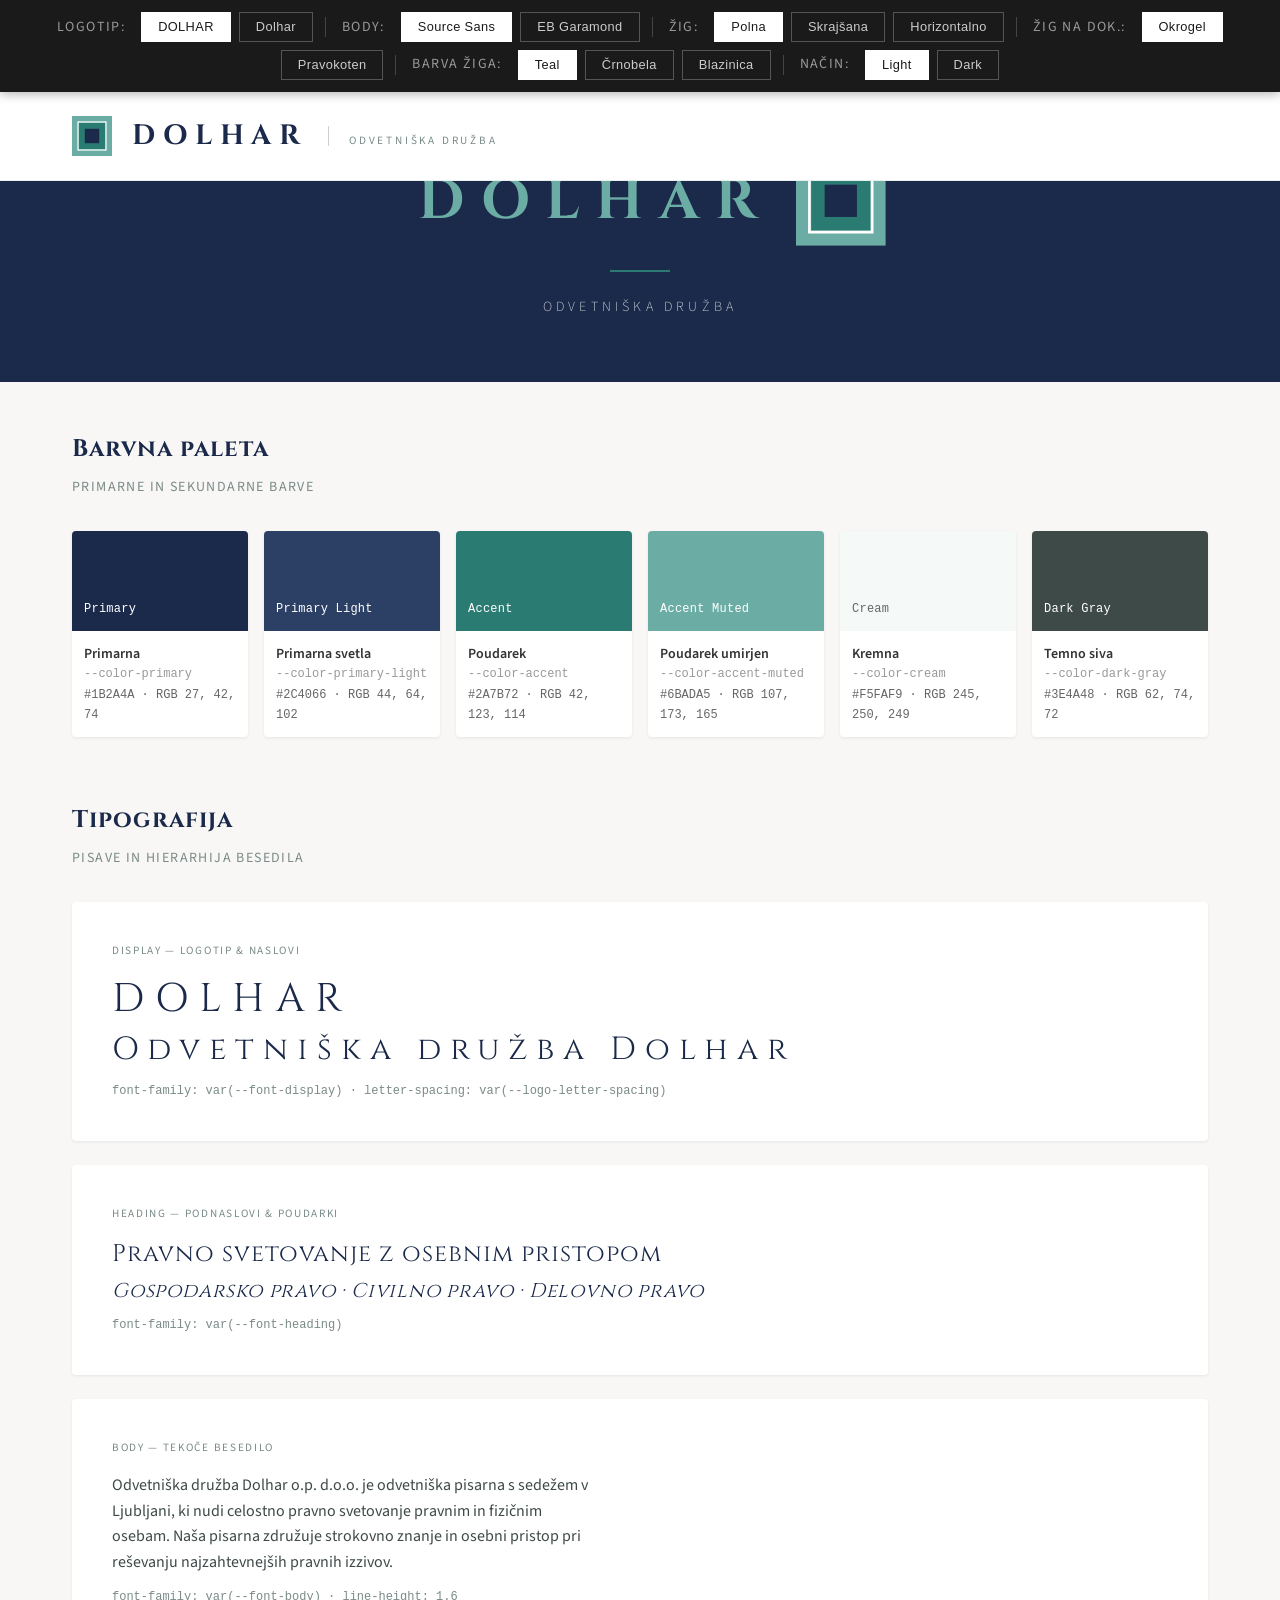
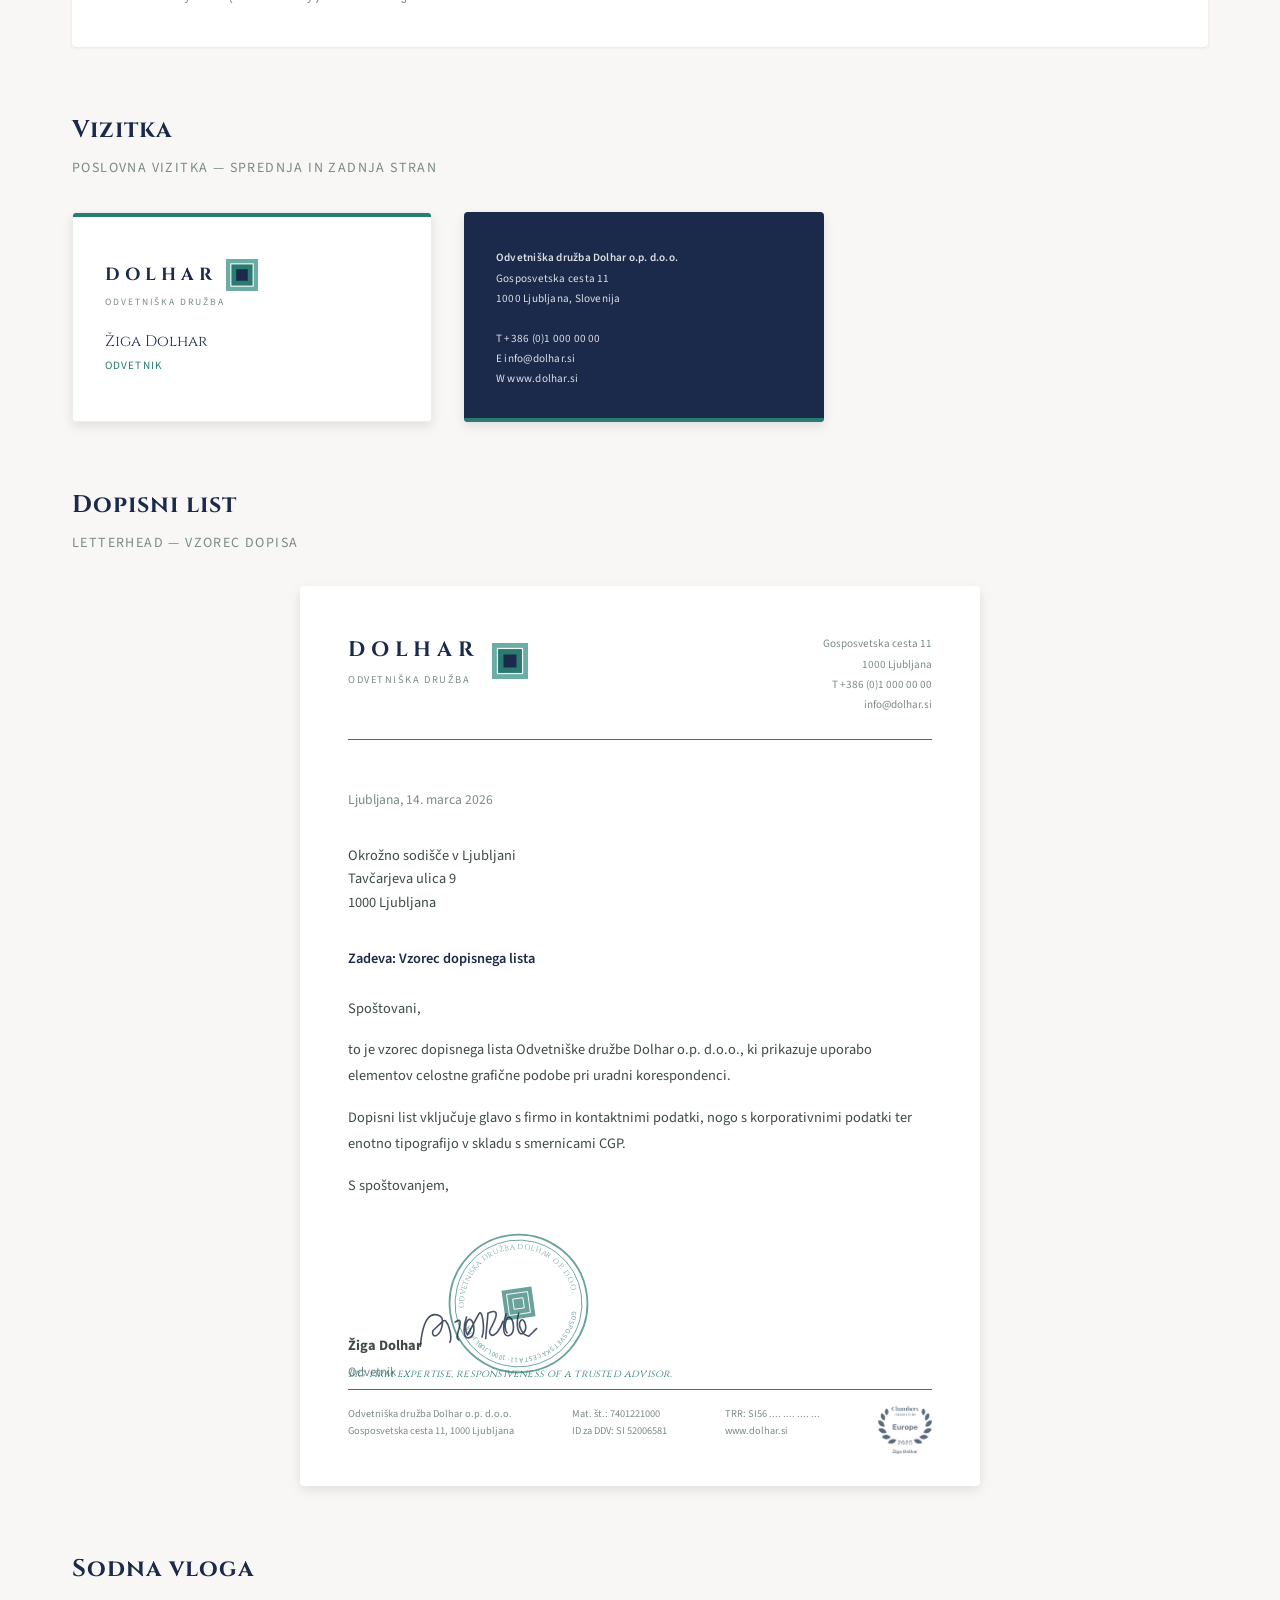
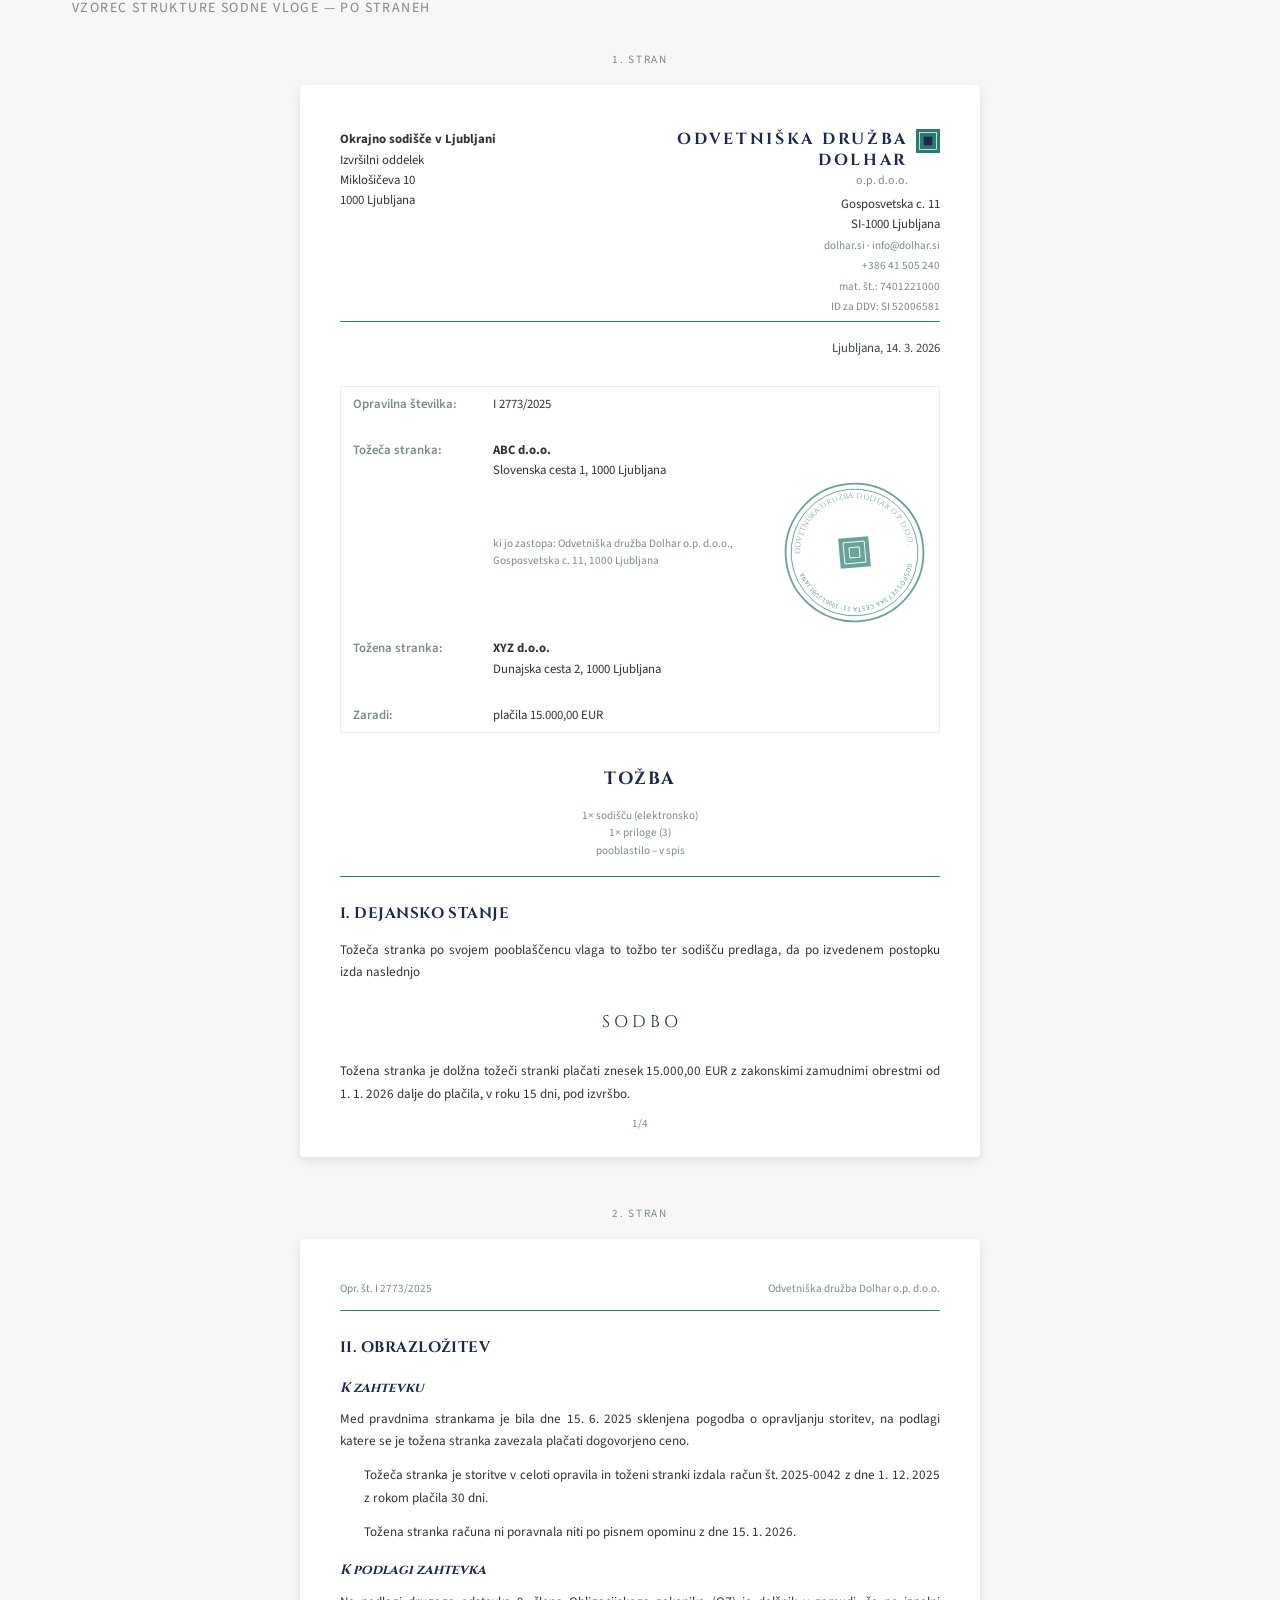
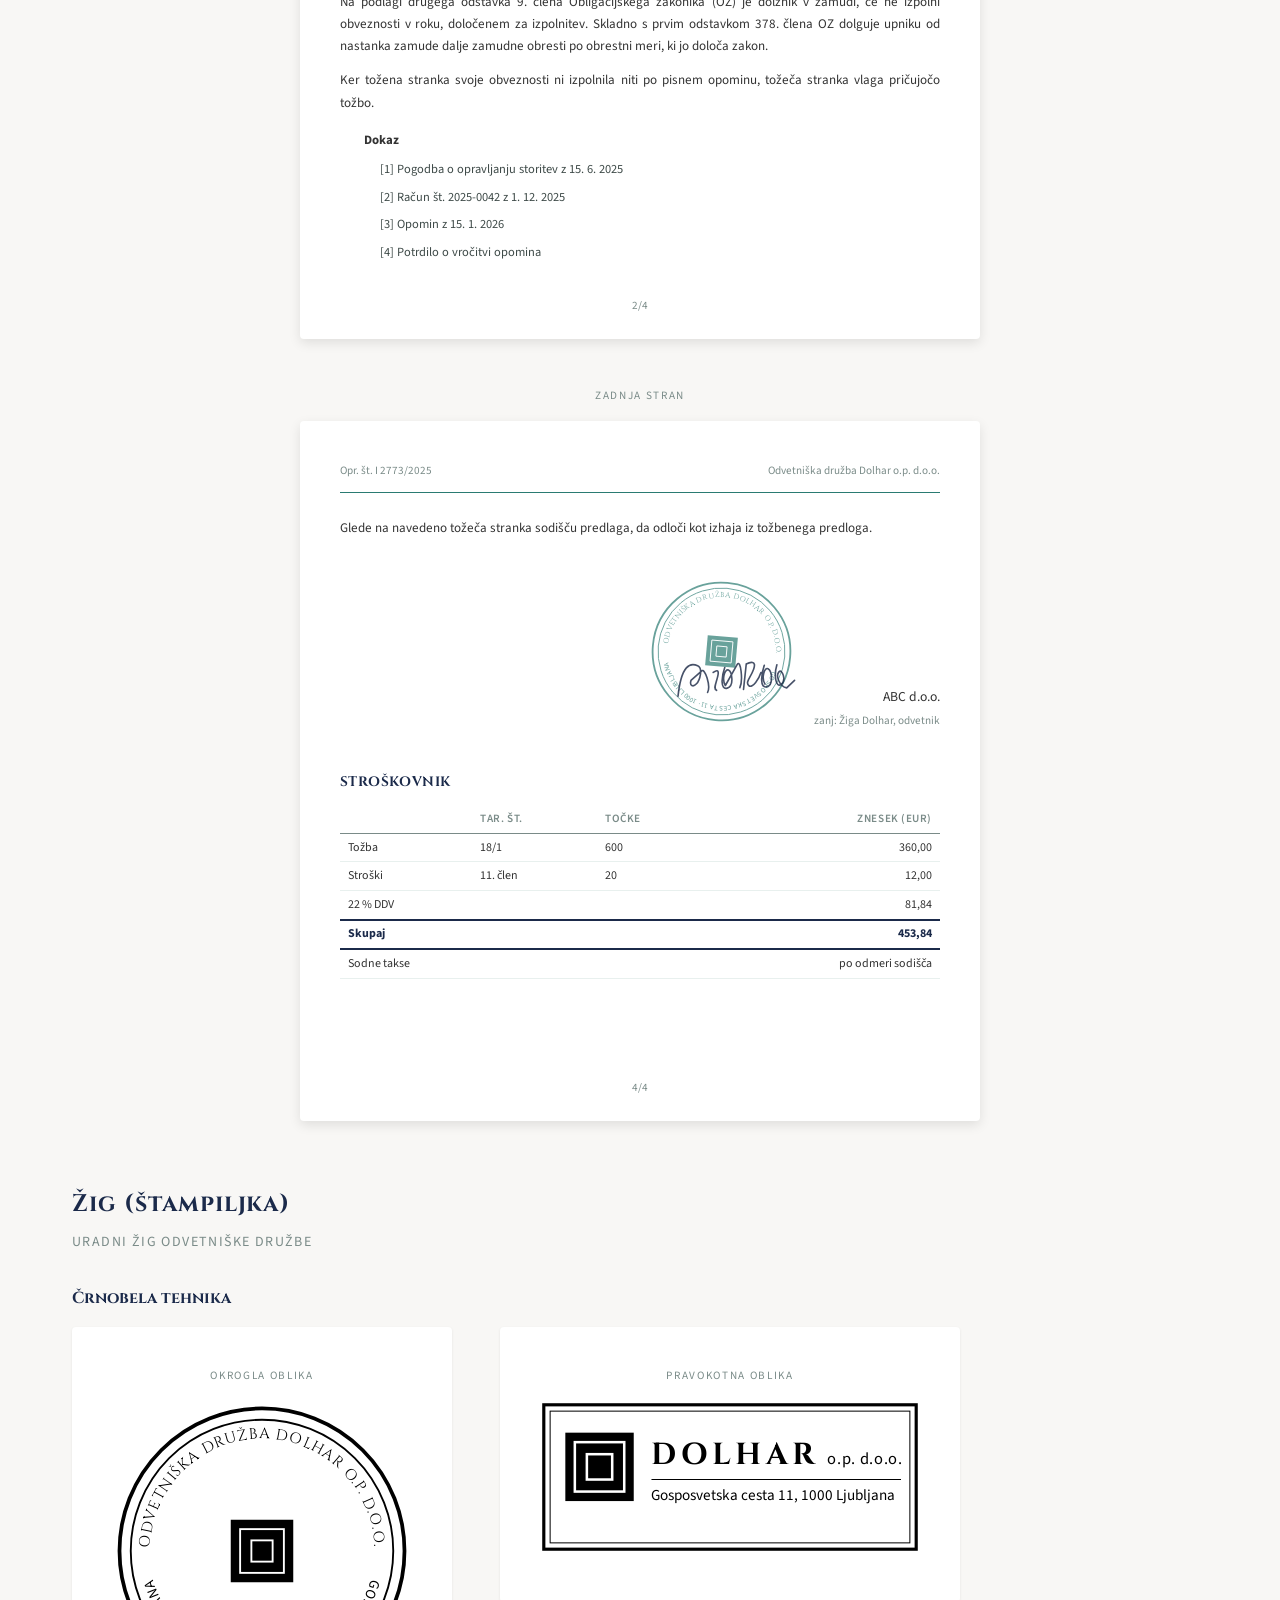
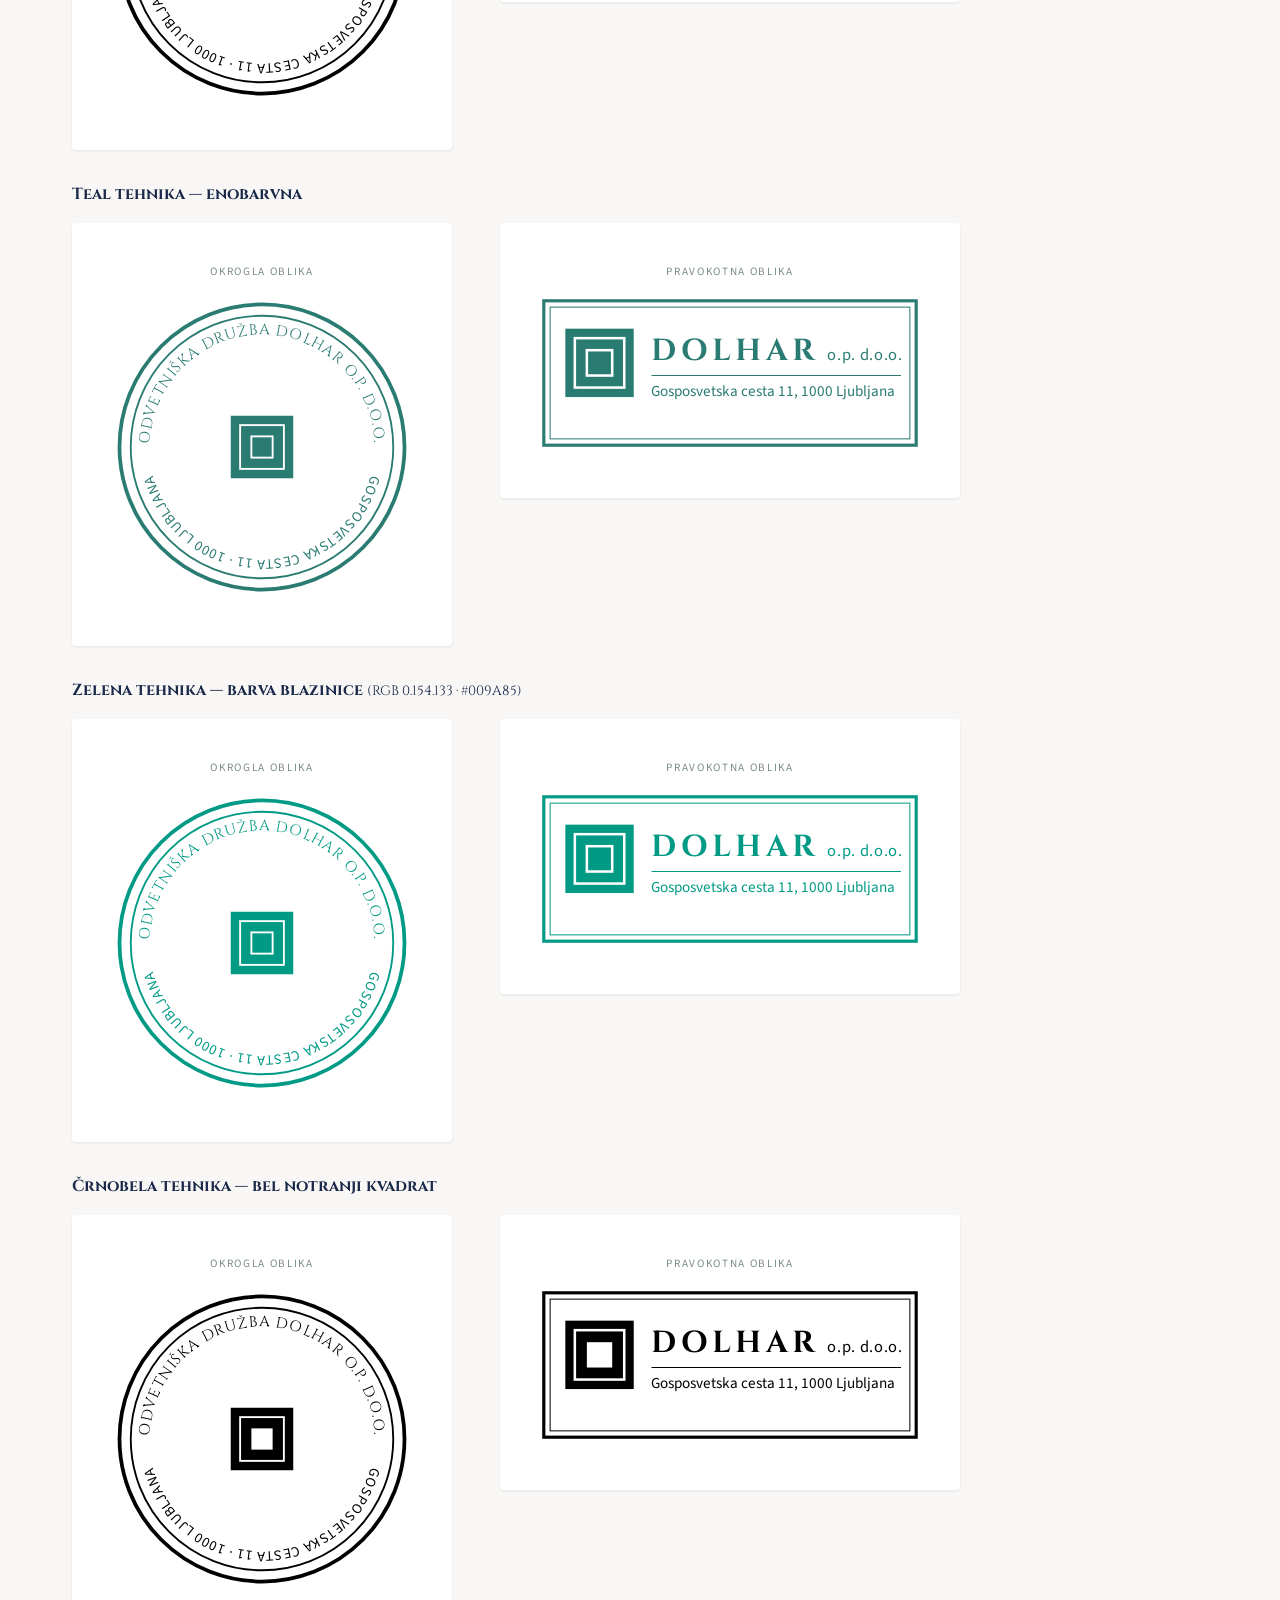
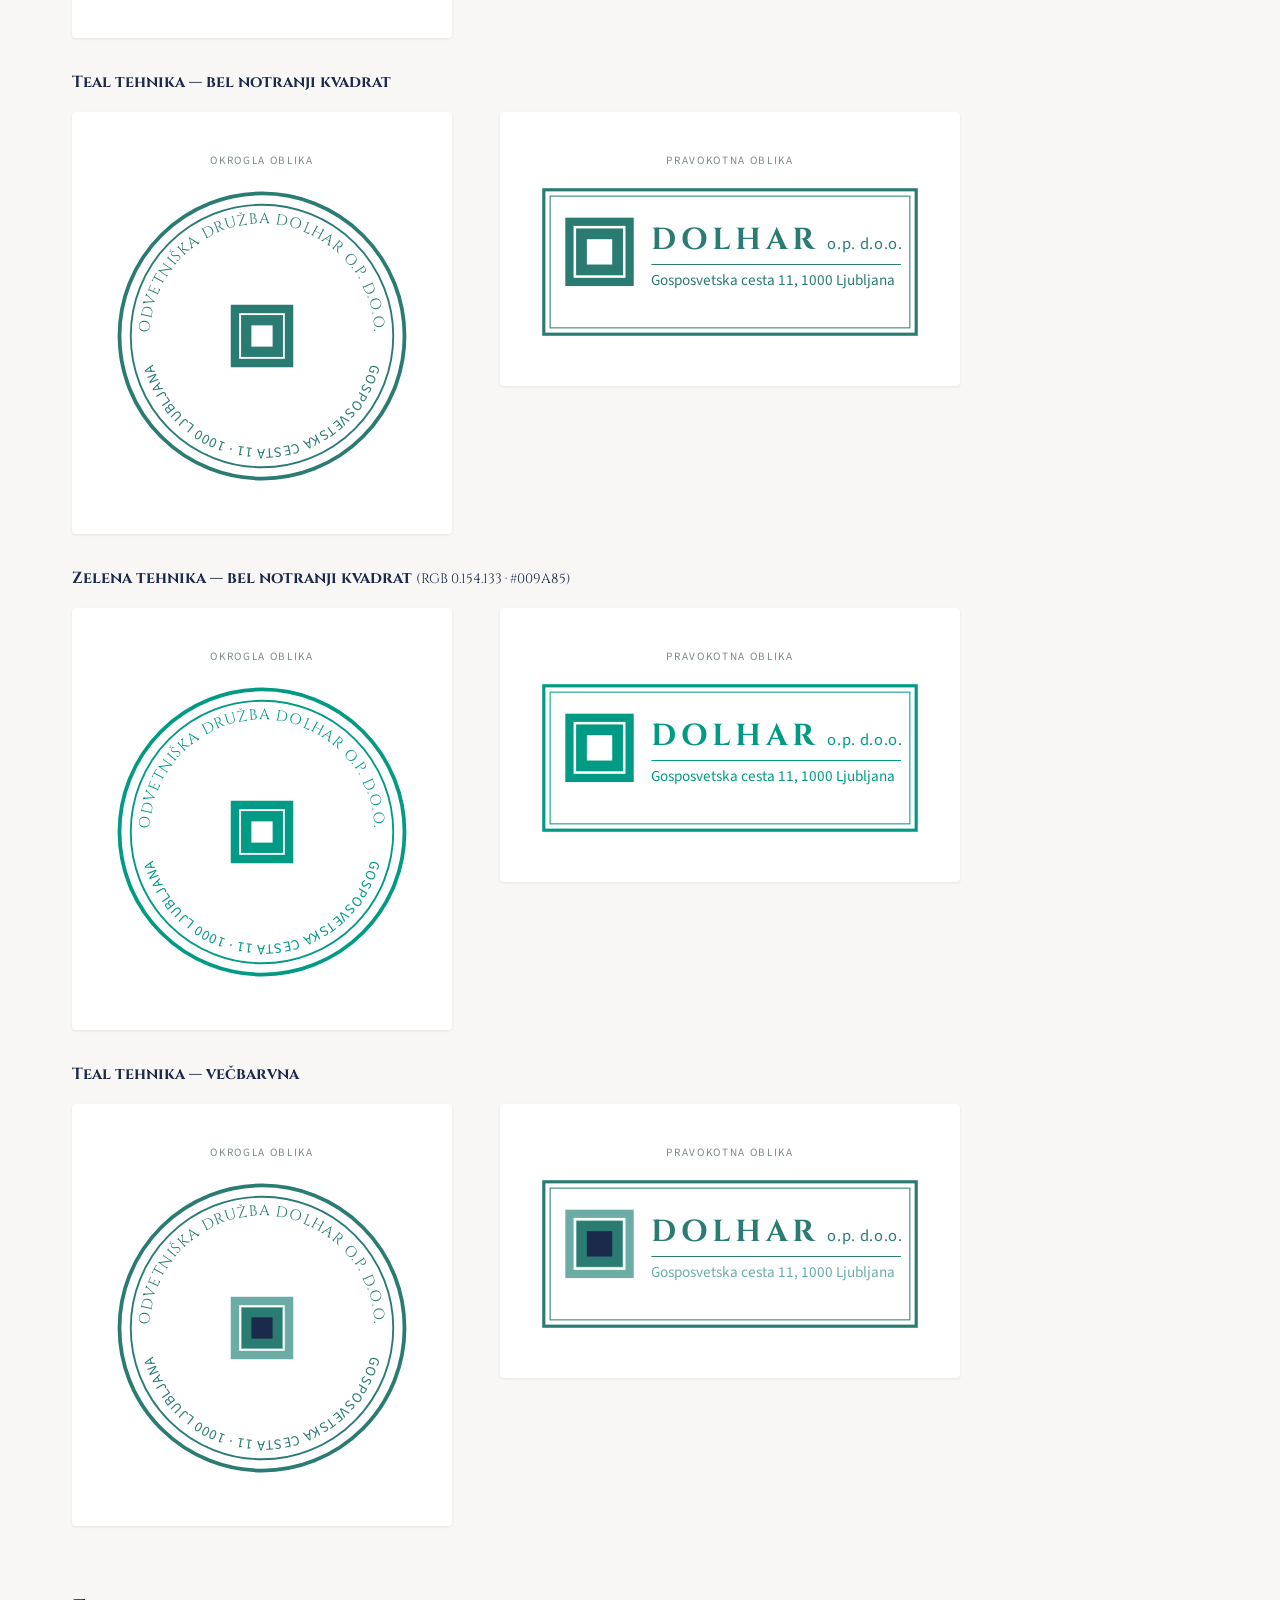
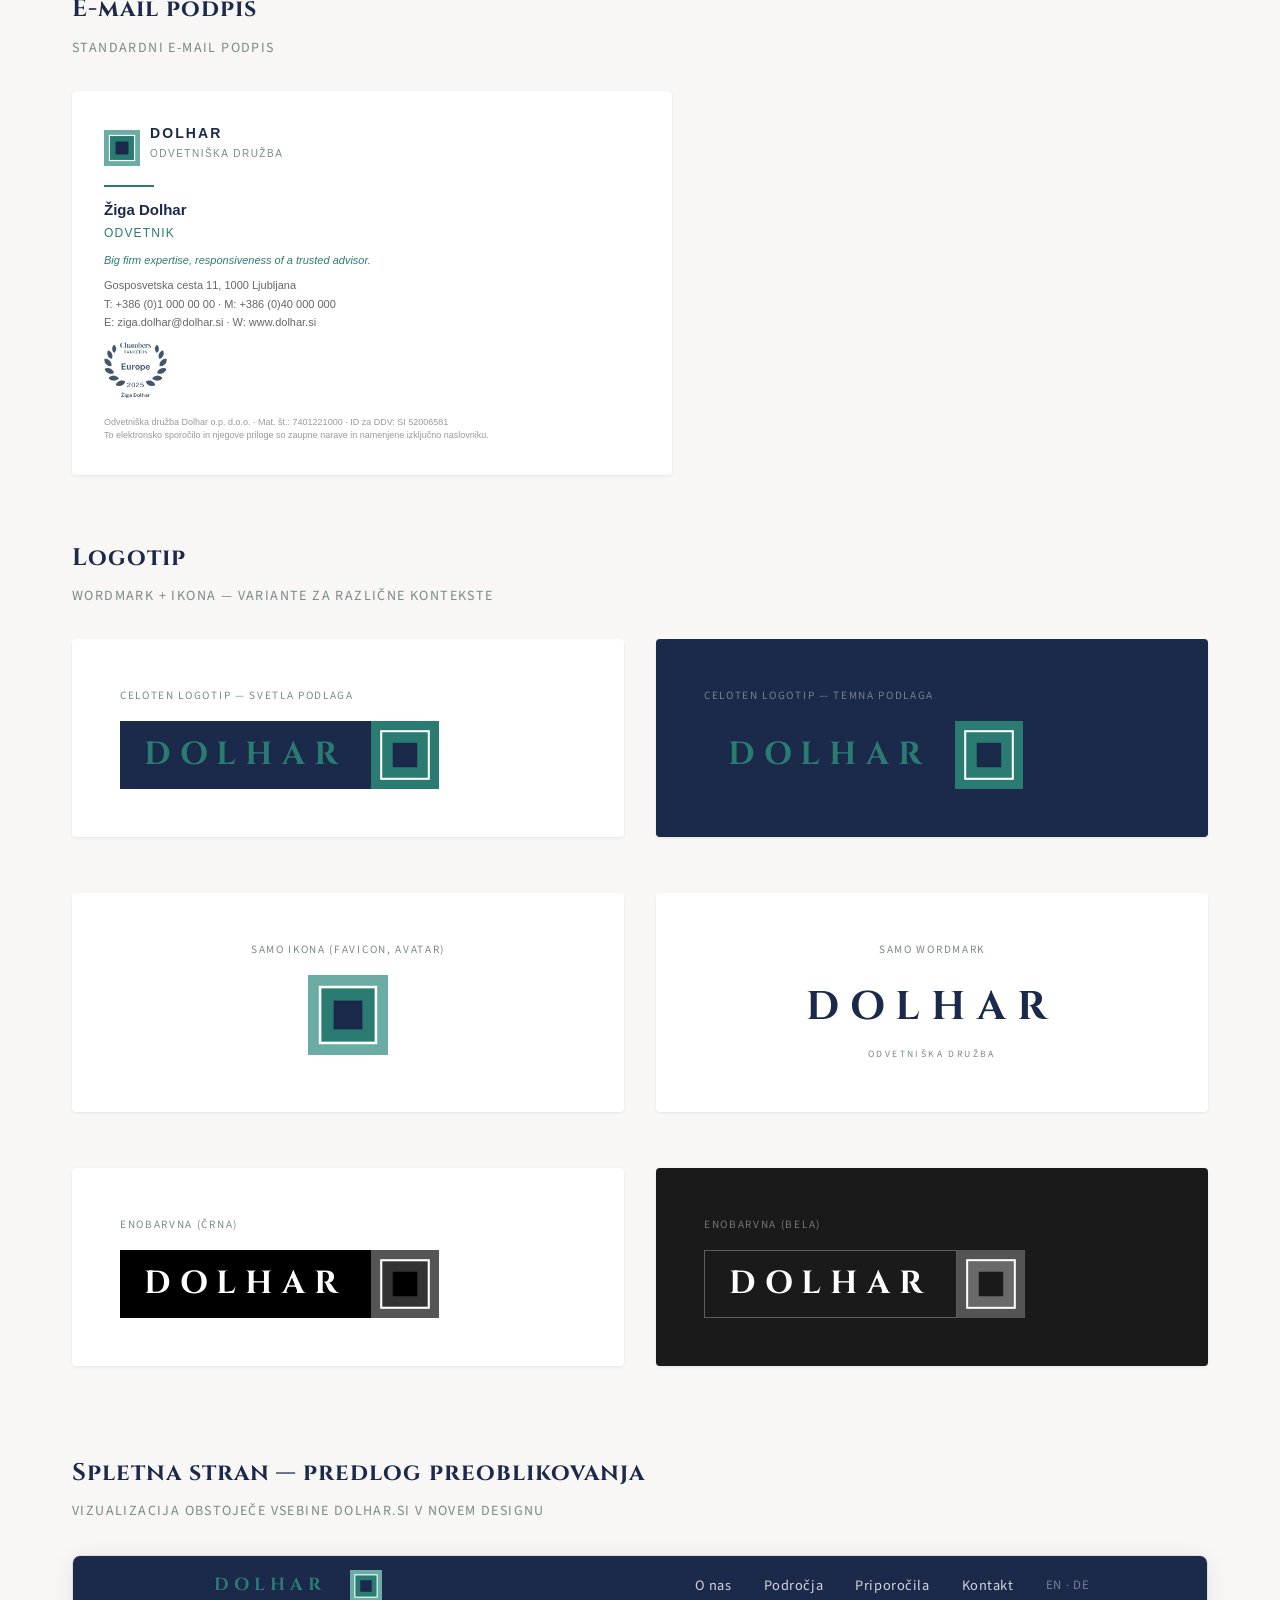
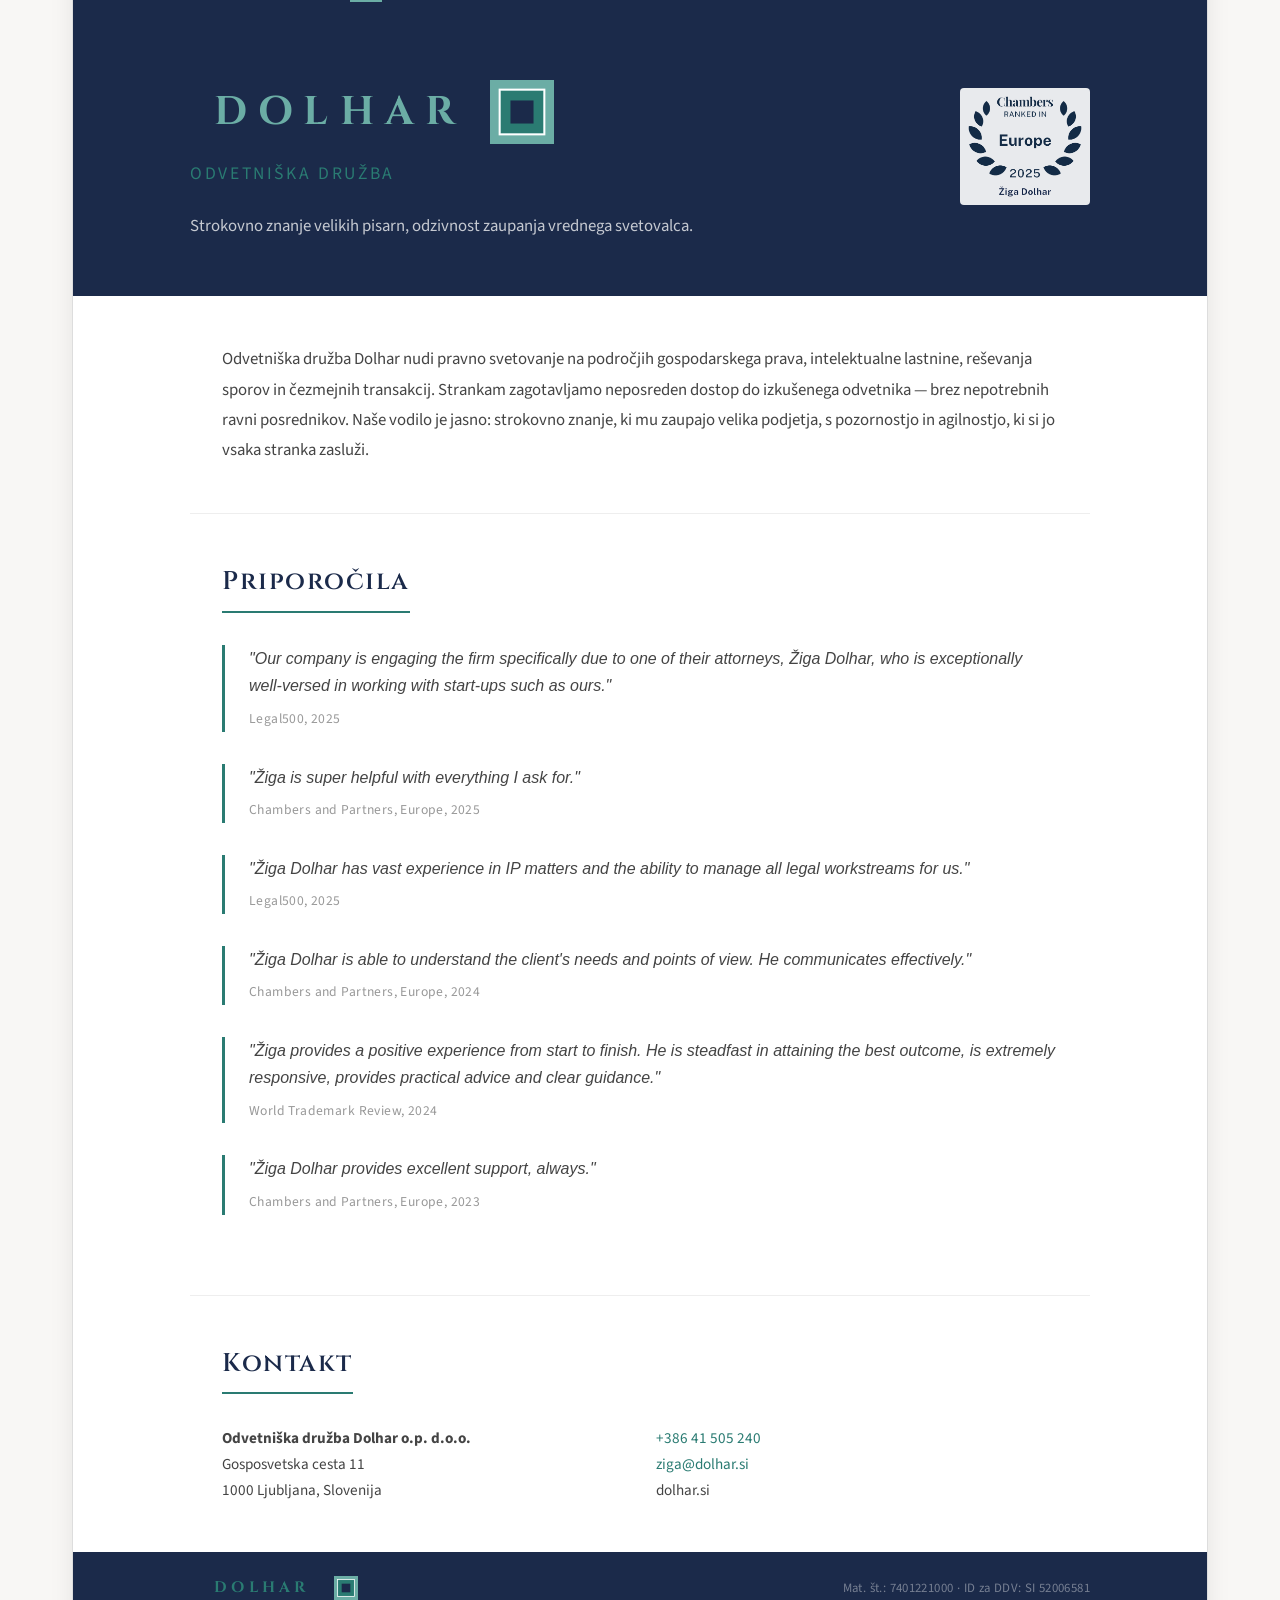
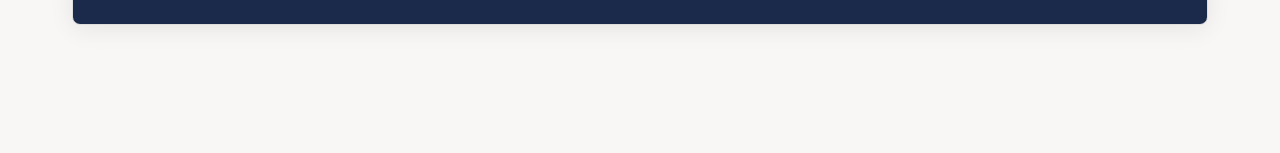
==== commit 076c7996: "Add dynamic HEX/RGB color codes to palette swatches Each color swatch now displays the computed HEX " ====
--- a/Sample7/website/index.html
+++ b/Sample7/website/index.html
@@ -97,6 +97,7 @@
           <div class="swatch-info">
             <div class="swatch-name">Primarna</div>
             <div class="swatch-var">--color-primary</div>
+            <div class="swatch-hex" data-var="--color-primary"></div>
           </div>
         </div>
 
@@ -107,6 +108,7 @@
           <div class="swatch-info">
             <div class="swatch-name">Primarna svetla</div>
             <div class="swatch-var">--color-primary-light</div>
+            <div class="swatch-hex" data-var="--color-primary-light"></div>
           </div>
         </div>
 
@@ -117,6 +119,7 @@
           <div class="swatch-info">
             <div class="swatch-name">Poudarek</div>
             <div class="swatch-var">--color-accent</div>
+            <div class="swatch-hex" data-var="--color-accent"></div>
           </div>
         </div>
 
@@ -127,6 +130,7 @@
           <div class="swatch-info">
             <div class="swatch-name">Poudarek umirjen</div>
             <div class="swatch-var">--color-accent-muted</div>
+            <div class="swatch-hex" data-var="--color-accent-muted"></div>
           </div>
         </div>
 
@@ -137,6 +141,7 @@
           <div class="swatch-info">
             <div class="swatch-name">Kremna</div>
             <div class="swatch-var">--color-cream</div>
+            <div class="swatch-hex" data-var="--color-cream"></div>
           </div>
         </div>
 
@@ -147,6 +152,7 @@
           <div class="swatch-info">
             <div class="swatch-name">Temno siva</div>
             <div class="swatch-var">--color-dark-gray</div>
+            <div class="swatch-hex" data-var="--color-dark-gray"></div>
           </div>
         </div>
       </div>
--- a/Sample7/website/css/style.css
+++ b/Sample7/website/css/style.css
@@ -454,6 +454,13 @@
   font-family: monospace;
 }
 
+.color-swatch .swatch-hex {
+  font-size: 0.75rem;
+  color: #666;
+  font-family: monospace;
+  margin-top: 2px;
+}
+
 /* === Typography === */
 .type-specimen {
   background: #fff;
@@ -1242,6 +1249,10 @@
   color: #777;
 }
 
+[data-mode="dark"] .color-swatch .swatch-hex {
+  color: #999;
+}
+
 /* Business cards */
 [data-mode="dark"] .business-card.front {
   background: #1a1a1a;
